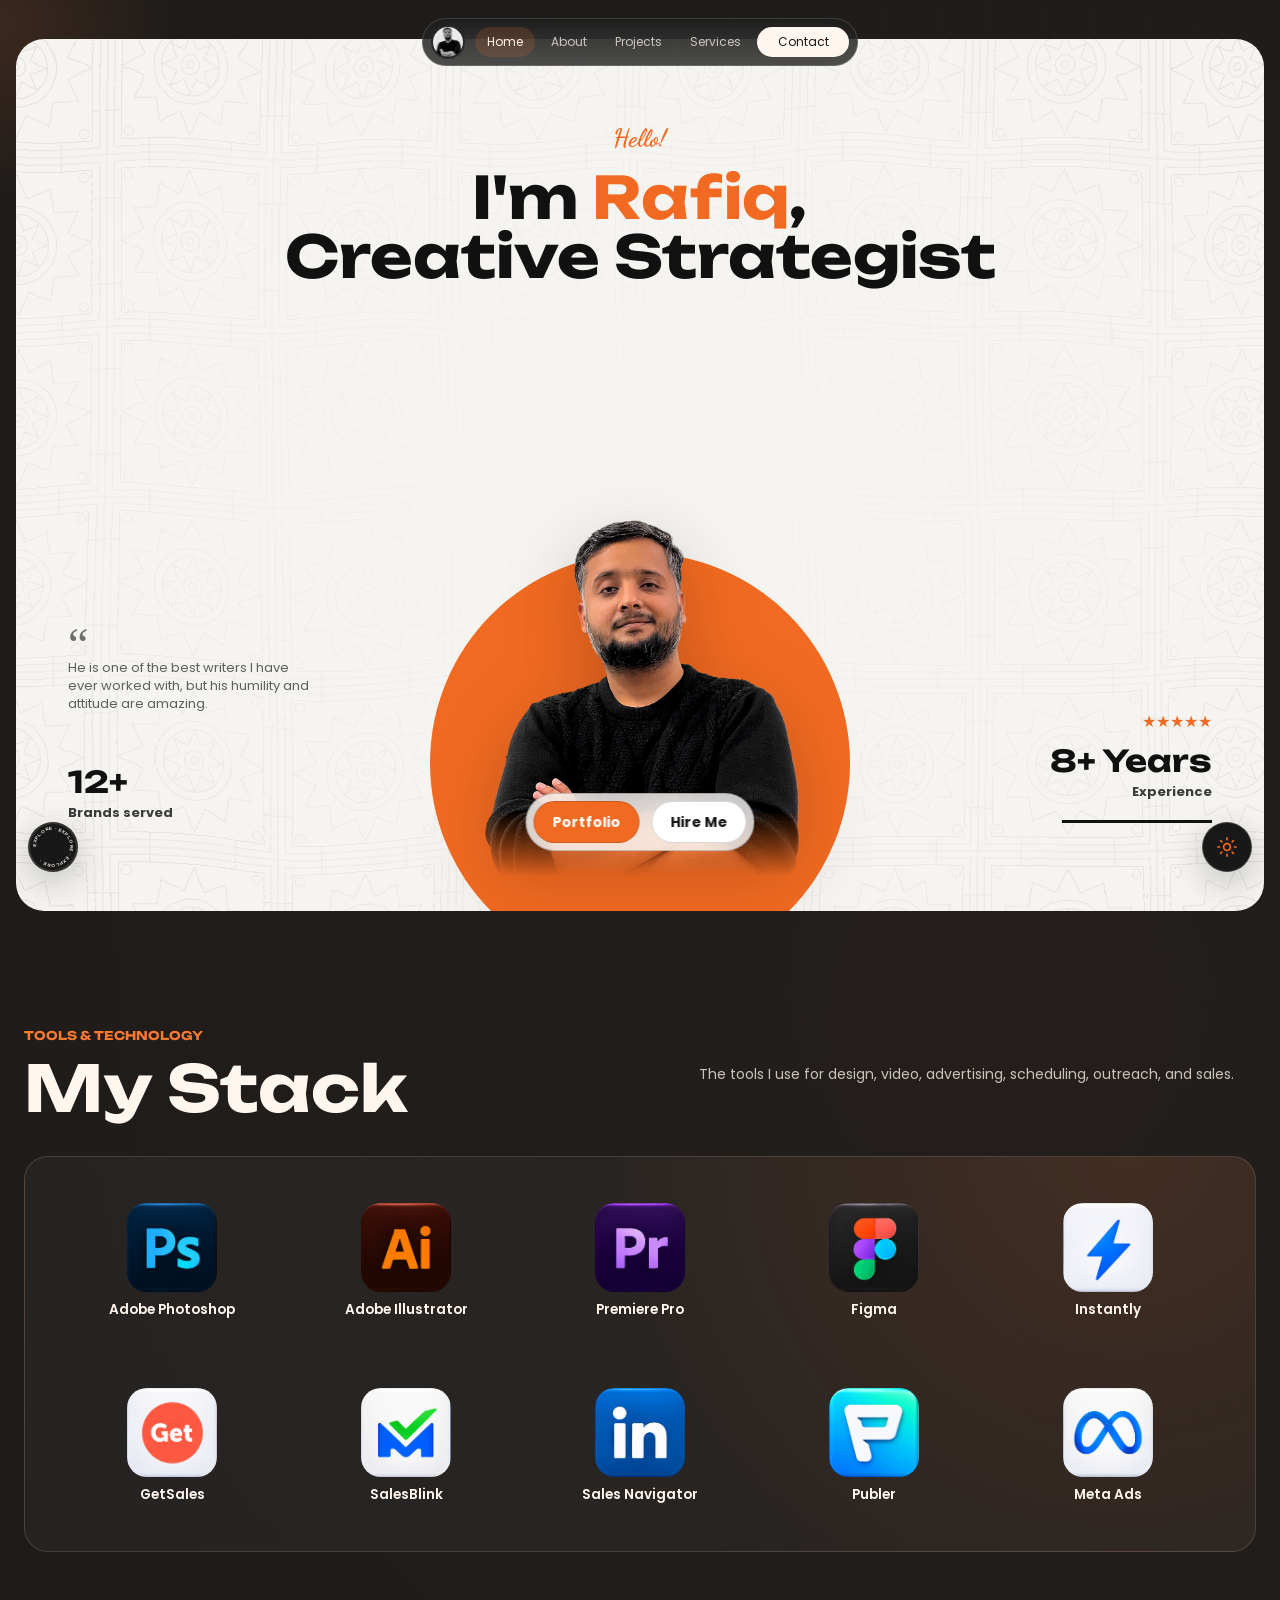
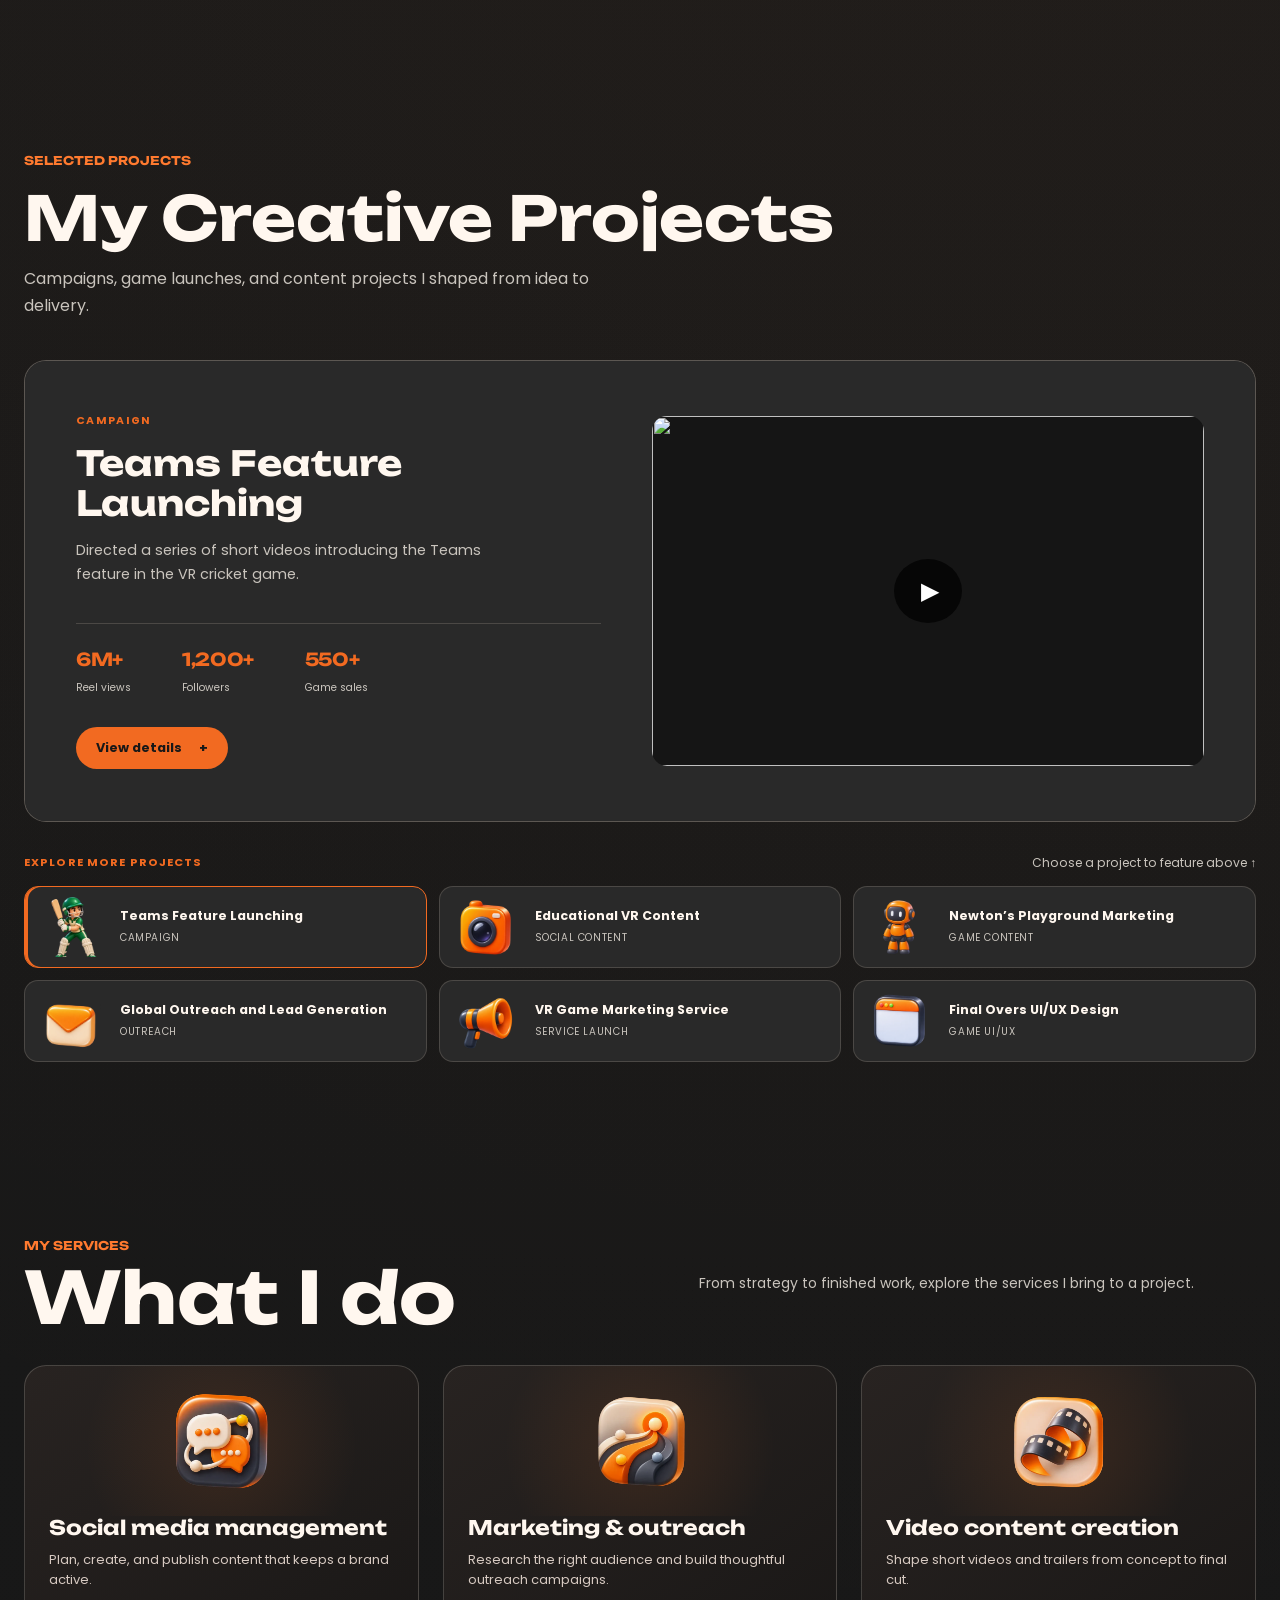
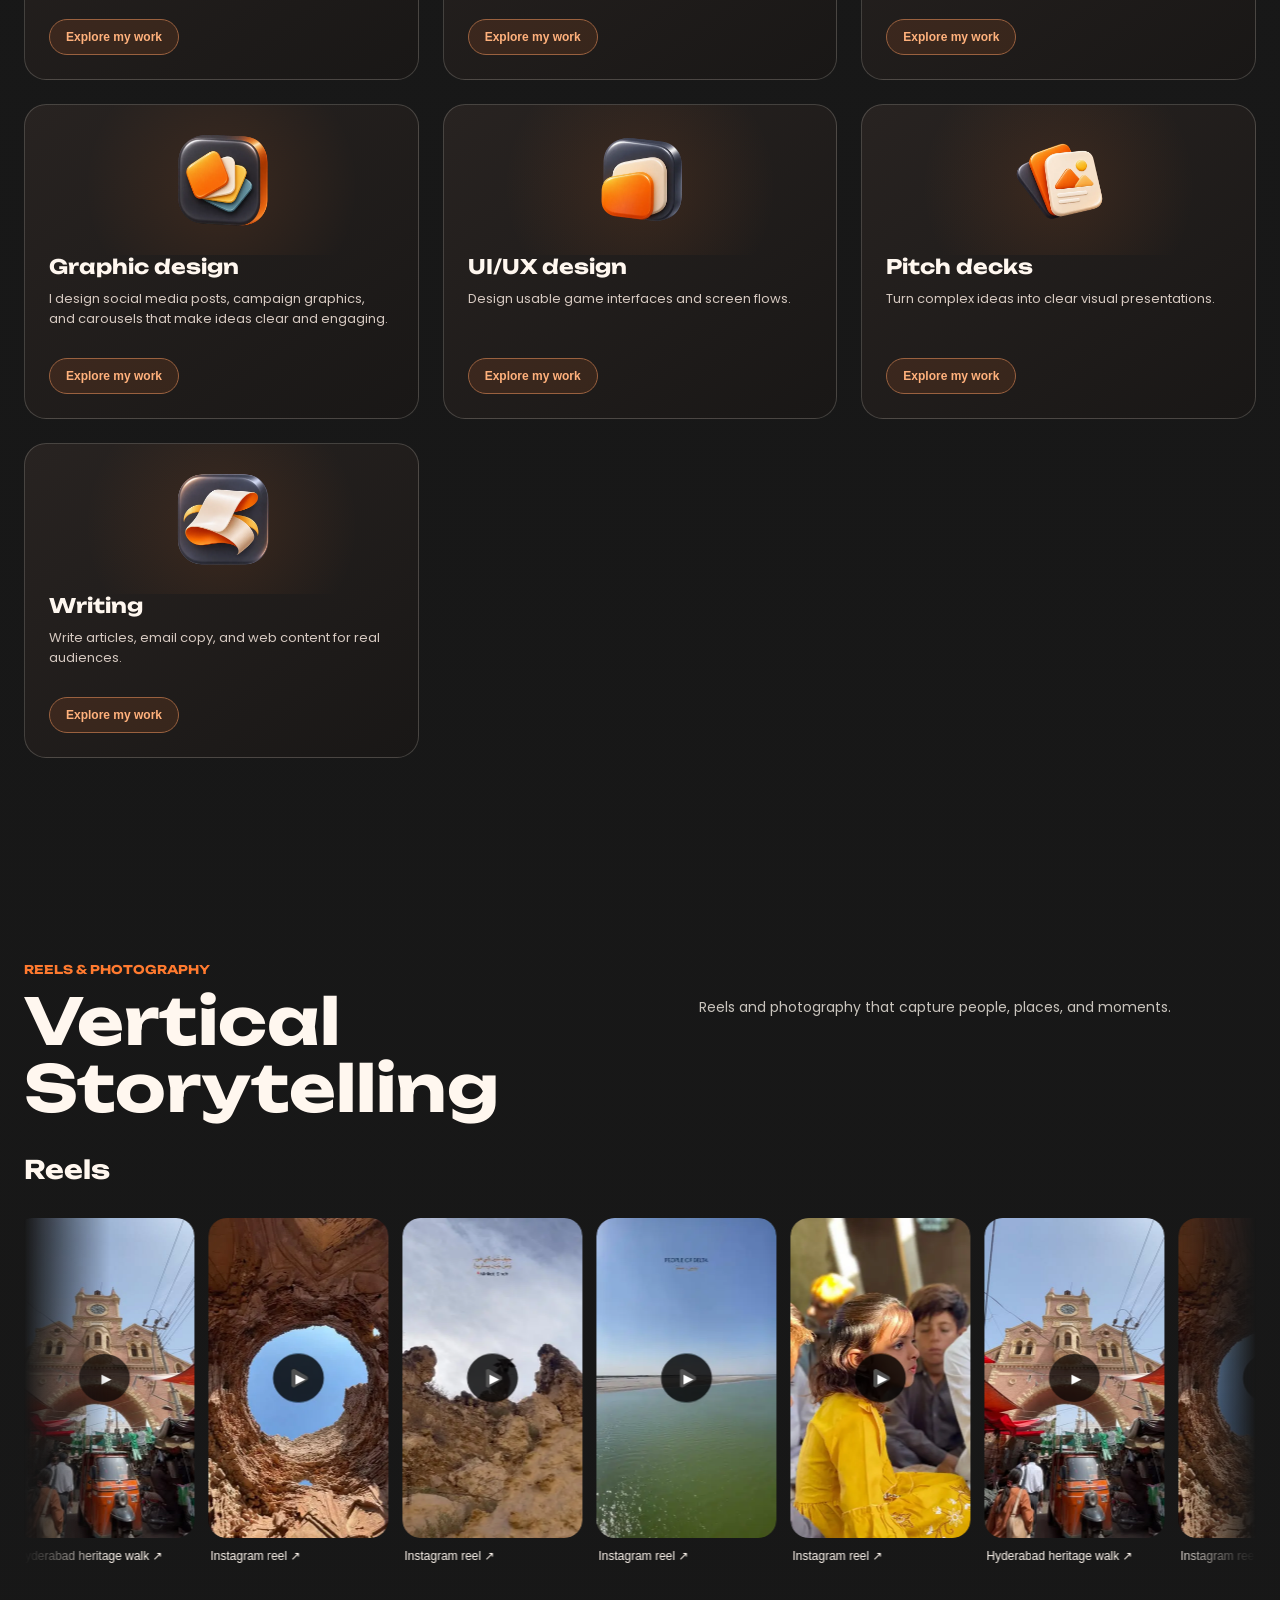
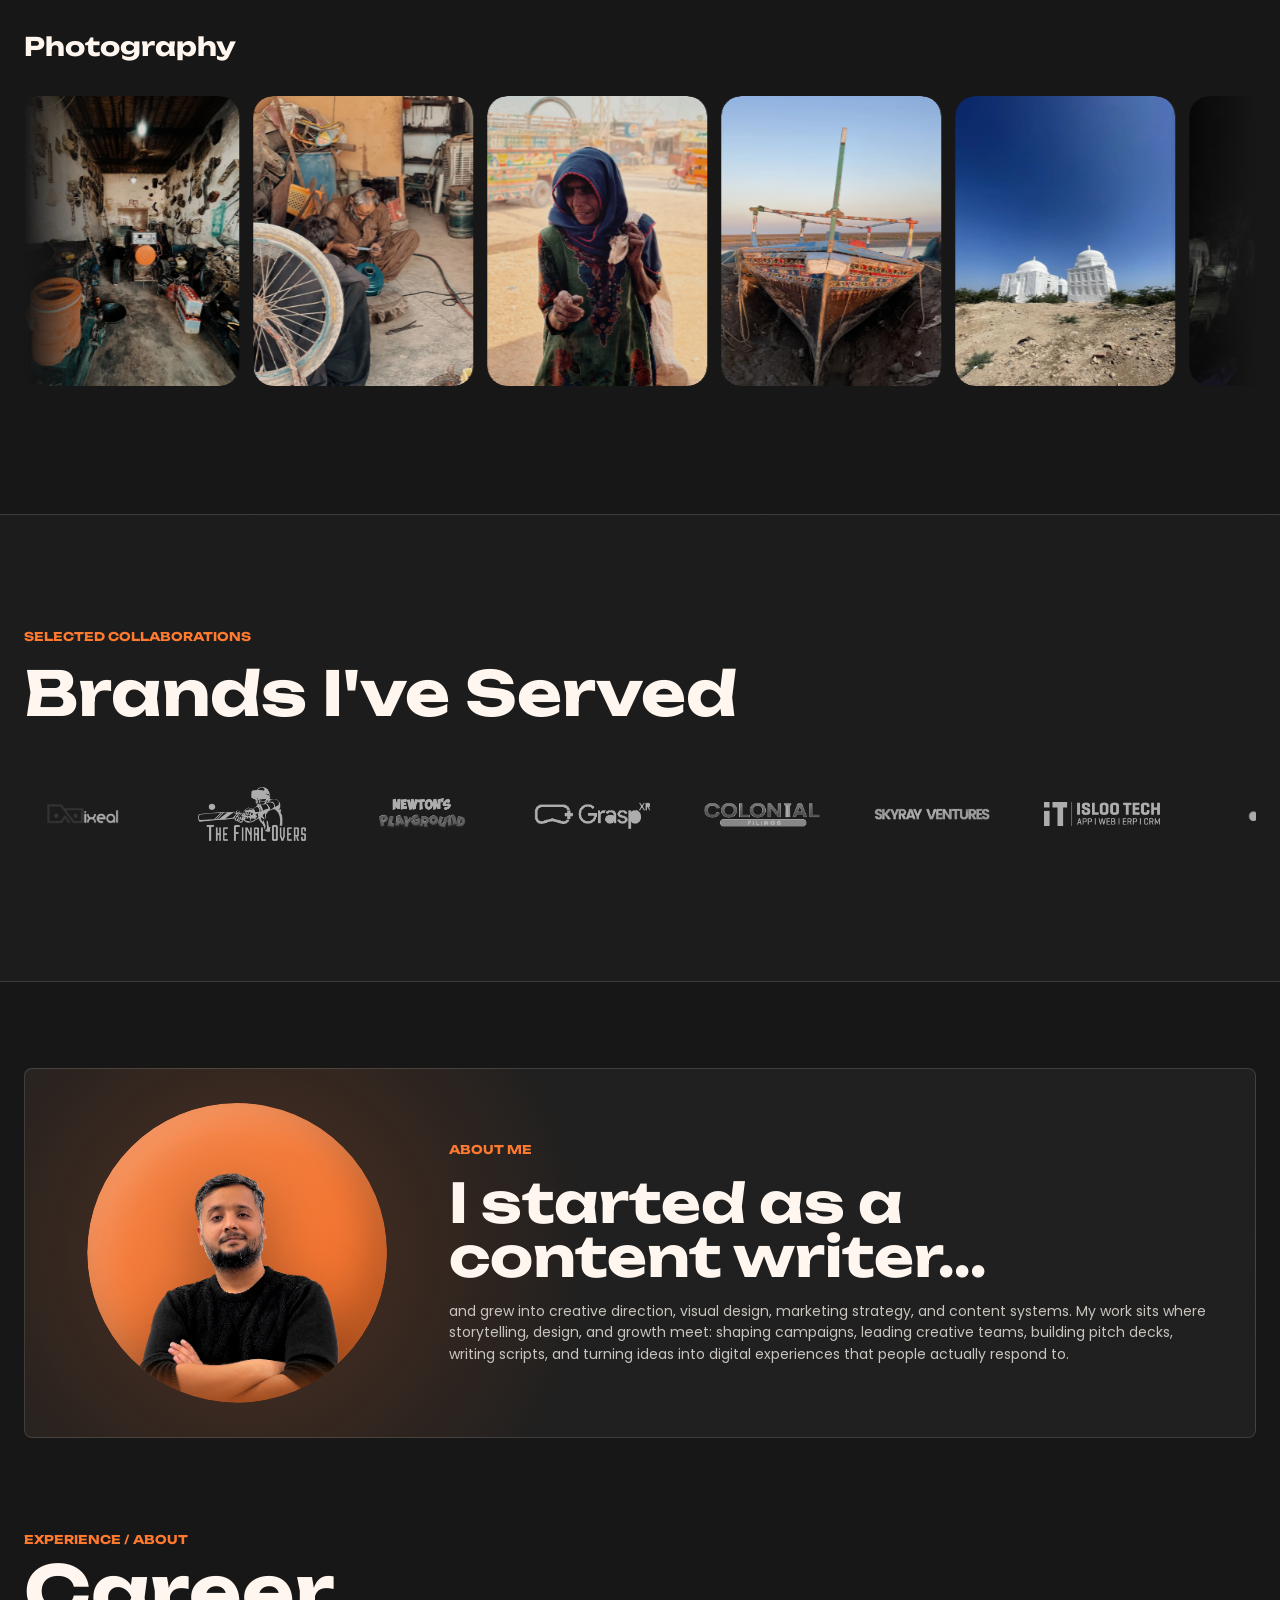
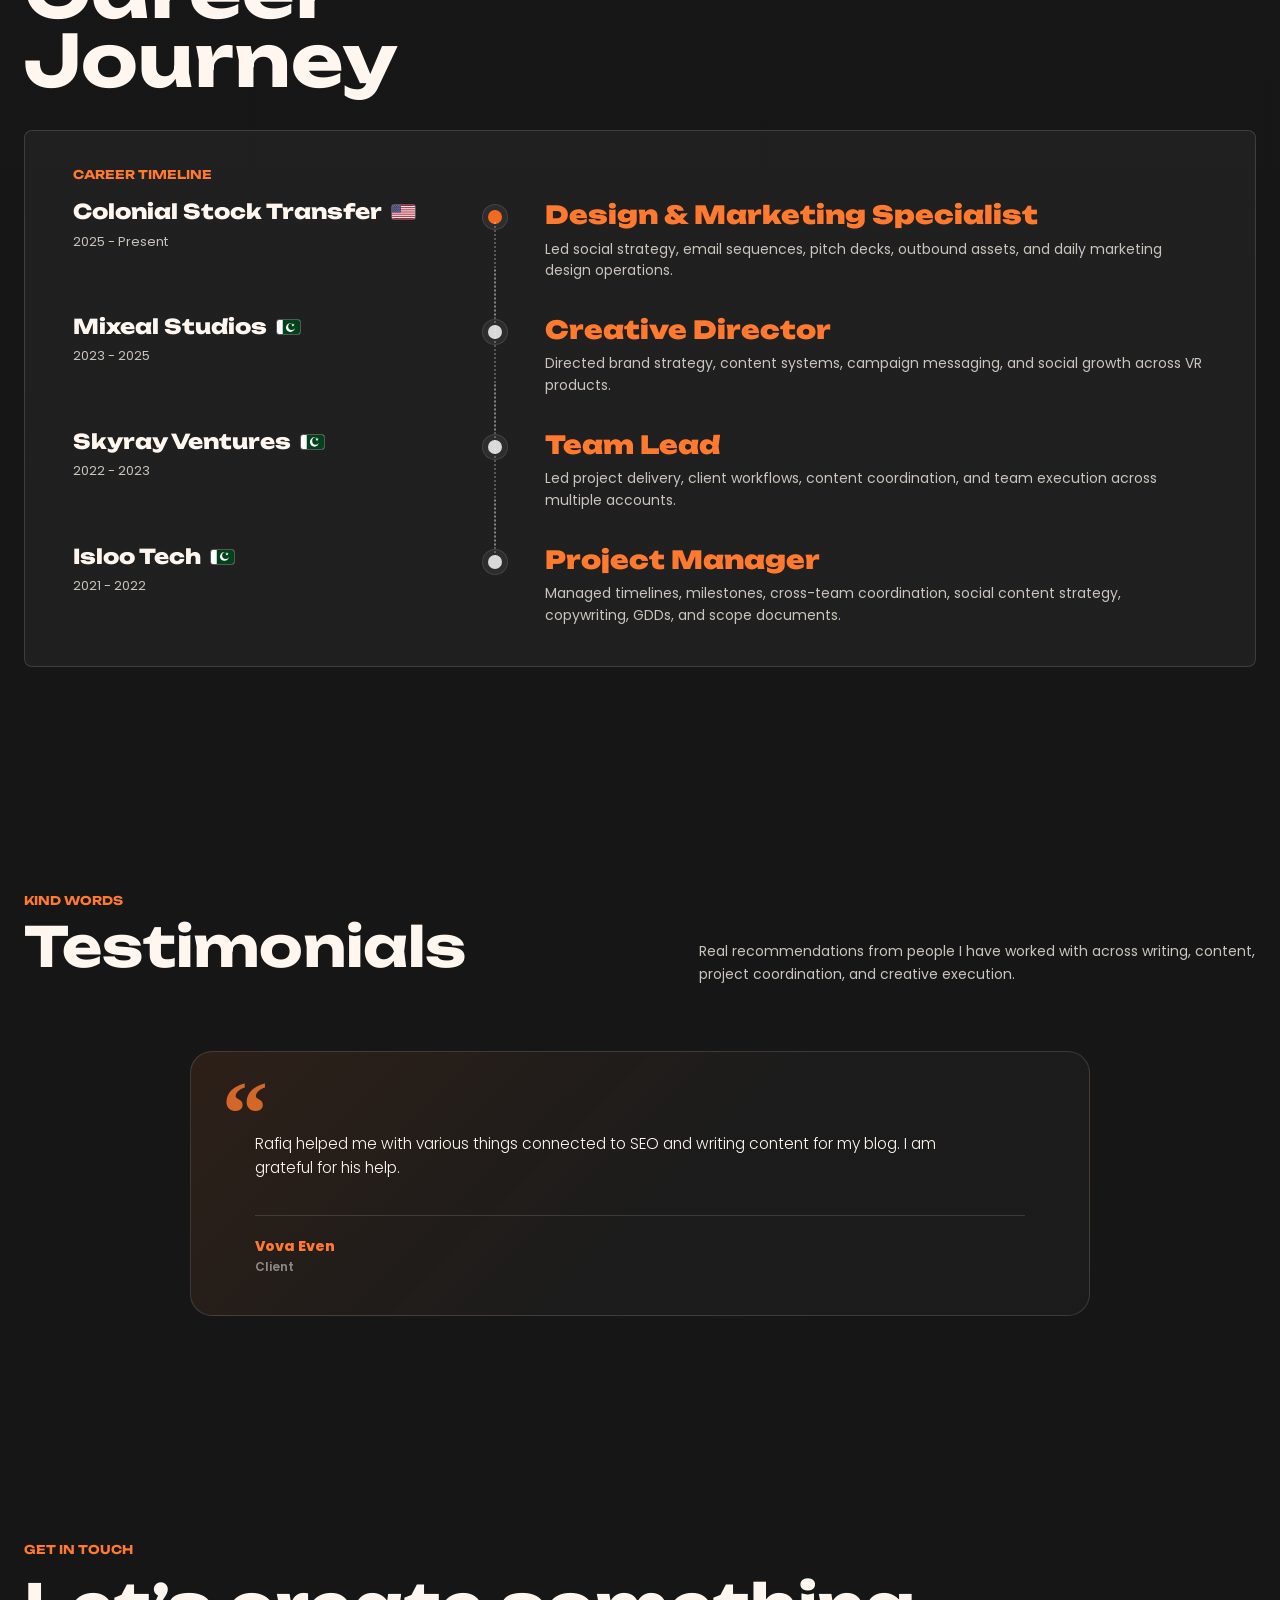
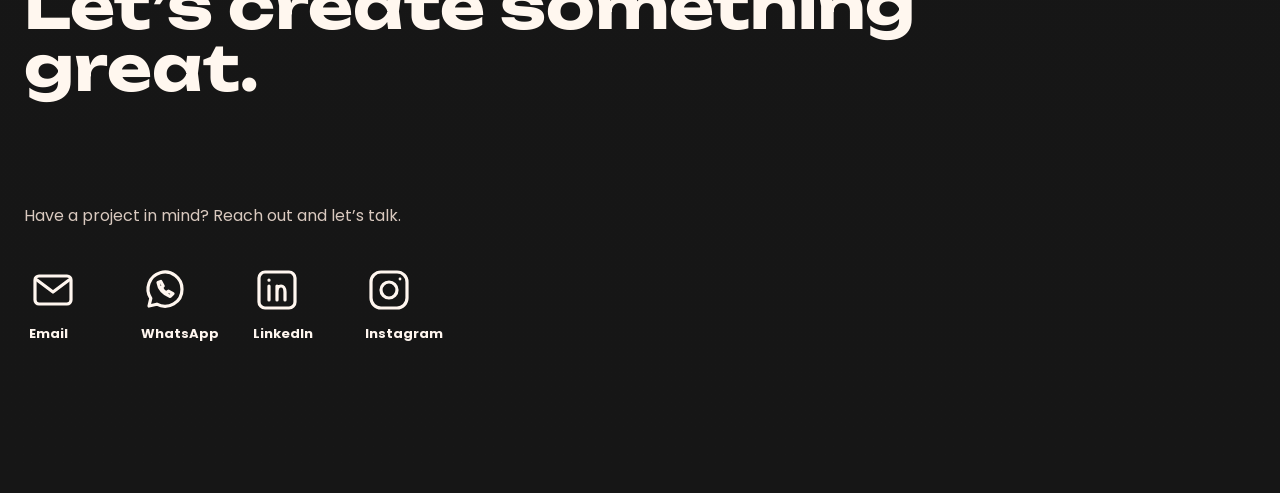
==== index.html @ 6b61ed1b "Refine service details and UI image" ====
<!DOCTYPE html>
<html lang="en">
  <head>
    <meta charset="UTF-8" />
    <meta name="viewport" content="width=device-width, initial-scale=1.0" />
    <title>Rafiq Azad - Creative Strategist & Creative Lead</title>
    <meta
      name="description"
      content="Portfolio of Rafiq Azad, a creative strategist and creative lead specializing in campaigns, content systems, visual direction, and brand growth."
    />
    <link rel="preconnect" href="https://fonts.googleapis.com" />
    <link rel="preconnect" href="https://fonts.gstatic.com" crossorigin />
    <link href="https://fonts.googleapis.com/css2?family=Dancing+Script:wght@700&family=Poppins:wght@200;300;400;600;700;800&family=Unbounded:wght@400;500;600;700;800&display=swap" rel="stylesheet" />
    <link rel="stylesheet" href="styles.css?v=20261031-flags-aligned" />
    <link rel="stylesheet" href="service-feature.css?v=20261113-v6" />
    <link rel="stylesheet" href="theme-navigation.css?v=20261105" />
    <script>try{if(localStorage.getItem("rafiq-theme")==="light")document.documentElement.dataset.theme="light"}catch(e){}</script>
  <link rel="stylesheet" href="creative-grid.css?v=20261113-v6" />
  <link rel="stylesheet" href="corner-controls.css?v=20261113-v5" />
  </head>
  <body>
    <svg class="ajrak-filters" aria-hidden="true" focusable="false" width="0" height="0">
      <filter id="ajrak-wave" x="-10%" y="-10%" width="120%" height="120%" color-interpolation-filters="sRGB">
        <feTurbulence type="fractalNoise" baseFrequency="0.006 0.002" numOctaves="1" seed="6" result="ripples" />
        <feOffset in="ripples" dx="0" dy="0" result="moving-ripples">
          <animate attributeName="dx" values="-120;120;-120" dur="9s" repeatCount="indefinite" />
        </feOffset>
        <feDisplacementMap in="SourceGraphic" in2="moving-ripples" scale="34" xChannelSelector="R" yChannelSelector="G" />
      </filter>
    </svg>
    <div class="noise" aria-hidden="true"></div>
    <div class="cursor-glow" aria-hidden="true"></div>

    <header class="site-header">
      <a class="brand-mark avatar-mark" href="#intro" aria-label="Rafiq Azad home">
        <img src="media/001-my-photo.webp" alt="" aria-hidden="true" />
      </a>
      <nav aria-label="Primary navigation">
        <a href="#intro">Home</a>
        <a href="#about">About</a>
        <a href="#projects">Projects</a>
        <a href="#work">Services</a>
        <a class="nav-contact" href="#contact">Contact</a>
      </nav>
      <span class="nav-progress" role="progressbar" aria-label="Page scroll progress" aria-valuemin="0" aria-valuemax="100" aria-valuenow="0"></span>
      <button class="theme-toggle" type="button" aria-label="Switch to light mode" title="Switch to light mode"><span aria-hidden="true">☀</span></button>
    </header>

    <main>
      <section class="hero" id="intro">
        <div class="hero-intro reveal">
          <p class="hello-badge">Hello!</p>
          <h1>
            I'm <span class="hero-name">Rafiq</span><span class="hero-punctuation">,</span><br />
            <span
              class="role-rotator"
              role="text"
              aria-label="Creative Strategist and Creative Lead"
            >
              <span class="role-track" aria-hidden="true">
                <span>Creative Strategist</span>
                <span>Creative Lead</span>
                <span>Creative Strategist</span>
              </span>
            </span>
          </h1>
        </div>

        <aside class="hero-testimonial reveal" aria-live="polite">
          <span class="quote-mark">“</span>
          <p id="hero-testimonial-text">Rafiq helped me with SEO and writing content for my blog. I am grateful for his help.</p>
          <div class="hero-metric">
            <strong>12+</strong>
            <span>Brands served</span>
          </div>
        </aside>

        <div class="hero-stage reveal">
          <div class="orange-sun" aria-hidden="true"></div>
          <img src="media/002-rafeeq-hero-cutout-color-fade.webp" alt="Portrait of Rafiq Azad" />
          <div class="hero-actions hero-actions-floating">
            <a class="button primary" href="#projects">Portfolio</a>
            <a class="button ghost" href="#contact">Hire Me</a>
          </div>
        </div>

        <aside class="hero-proof reveal">
          <div class="stars" aria-label="Five star rating">★★★★★</div>
          <strong>8+ Years</strong>
          <span>Experience</span>
        </aside>

        <a class="hero-bottom-pill" href="#tools" aria-label="Scroll to tools section"></a>
      </section>

      <section class="tools-section" id="tools" aria-labelledby="tools-title">
        <div class="section-heading reveal">
          <p class="eyebrow">Tools &amp; technology</p>
          <h2 id="tools-title">My Stack</h2>
          <p class="section-description">The tools I use for design, video, advertising, scheduling, outreach, and sales.</p>
        </div>
        <div class="tools-groups">
          <div class="tools-group reveal">
            <ul class="tools-grid">
              <li class="tool-card"><button class="tool-button" type="button" aria-describedby="tool-tip-1" aria-expanded="false"><span class="tool-icon" aria-hidden="true"><img loading="lazy" decoding="async" src="media/tool-icons/photoshop.svg" alt="" /></span><span class="tool-name">Adobe Photoshop</span></button><span class="tool-tip" id="tool-tip-1" role="tooltip">Photo editing and visual design.</span></li>
              <li class="tool-card"><button class="tool-button" type="button" aria-describedby="tool-tip-2" aria-expanded="false"><span class="tool-icon" aria-hidden="true"><img loading="lazy" decoding="async" src="media/tool-icons/illustrator.svg" alt="" /></span><span class="tool-name">Adobe Illustrator</span></button><span class="tool-tip" id="tool-tip-2" role="tooltip">Vector graphics and illustration.</span></li>
              <li class="tool-card"><button class="tool-button" type="button" aria-describedby="tool-tip-3" aria-expanded="false"><span class="tool-icon" aria-hidden="true"><img loading="lazy" decoding="async" src="media/tool-icons/premiere.svg" alt="" /></span><span class="tool-name">Premiere Pro</span></button><span class="tool-tip" id="tool-tip-3" role="tooltip">Editing videos and Reels.</span></li>
              <li class="tool-card"><button class="tool-button" type="button" aria-describedby="tool-tip-4" aria-expanded="false"><span class="tool-icon" aria-hidden="true"><img loading="lazy" decoding="async" src="media/tool-icons/figma.png" alt="" /></span><span class="tool-name">Figma</span></button><span class="tool-tip" id="tool-tip-4" role="tooltip">UI/UX design and wireframes.</span></li>
              <li class="tool-card"><button class="tool-button" type="button" aria-describedby="tool-tip-5" aria-expanded="false"><span class="tool-icon" aria-hidden="true"><img loading="lazy" decoding="async" src="media/tool-icons/instantly.png" alt="" /></span><span class="tool-name">Instantly</span></button><span class="tool-tip" id="tool-tip-5" role="tooltip">Cold email outreach.</span></li>
              <li class="tool-card"><button class="tool-button" type="button" aria-describedby="tool-tip-6" aria-expanded="false"><span class="tool-icon" aria-hidden="true"><img loading="lazy" decoding="async" src="media/tool-icons/getsales.png" alt="" /></span><span class="tool-name">GetSales</span></button><span class="tool-tip" id="tool-tip-6" role="tooltip">Outreach and lead generation.</span></li>
              <li class="tool-card"><button class="tool-button" type="button" aria-describedby="tool-tip-7" aria-expanded="false"><span class="tool-icon" aria-hidden="true"><img loading="lazy" decoding="async" src="media/tool-icons/salesblink.png" alt="" /></span><span class="tool-name">SalesBlink</span></button><span class="tool-tip" id="tool-tip-7" role="tooltip">Email outreach and sequences.</span></li>
              <li class="tool-card"><button class="tool-button" type="button" aria-describedby="tool-tip-8" aria-expanded="false"><span class="tool-icon" aria-hidden="true"><img loading="lazy" decoding="async" src="media/tool-icons/linkedin.png" alt="" /></span><span class="tool-name">Sales Navigator</span></button><span class="tool-tip" id="tool-tip-8" role="tooltip">Researching and finding prospects.</span></li>
              <li class="tool-card"><button class="tool-button" type="button" aria-describedby="tool-tip-9" aria-expanded="false"><span class="tool-icon" aria-hidden="true"><span class="stack-letter">P</span></span><span class="tool-name">Publer</span></button><span class="tool-tip" id="tool-tip-9" role="tooltip">Scheduling social media posts.</span></li>
              <li class="tool-card"><button class="tool-button" type="button" aria-describedby="tool-tip-10" aria-expanded="false"><span class="tool-icon" aria-hidden="true"><span class="stack-meta">∞</span></span><span class="tool-name">Meta Ads</span></button><span class="tool-tip" id="tool-tip-10" role="tooltip">Managing social media advertising.</span></li>
            </ul>
          </div>
        </div>
      </section>

<section class="creative-project-grid" id="projects" aria-labelledby="led-projects-title">
<div class="creative-project-heading"><p class="eyebrow">SELECTED PROJECTS</p><h2 id="led-projects-title">My Creative Projects</h2><p>Campaigns, game launches, and content projects I shaped from idea to delivery.</p></div>
<div class="creative-project-cards"><a class="project-grid-card" href="project-final-overs.html" aria-label="View Final Overs: Teams Feature Launch">
      <div class="project-grid-art"><img src="media/project-avatars/v3-final-overs.webp" alt="" loading="lazy"></div>
      <div class="project-grid-copy"><p class="project-grid-tag">CAMPAIGN</p><h3>Final Overs: Teams Feature Launch</h3><p class="project-grid-description">Launched the Teams feature for the VR cricket game.</p><span class="project-grid-action">Explore project <span aria-hidden="true">↗</span></span></div></a><a class="project-grid-card" href="project-mixeal.html" aria-label="View Mixeal: VR Education Content">
      <div class="project-grid-art"><img src="media/project-avatars/v3-mixeal.webp" alt="" loading="lazy"></div>
      <div class="project-grid-copy"><p class="project-grid-tag">SOCIAL CONTENT</p><h3>Mixeal: VR Education Content</h3><p class="project-grid-description">Social videos that made VR easier to understand.</p><span class="project-grid-action">Explore project <span aria-hidden="true">↗</span></span></div></a><a class="project-grid-card" href="project-newtons-playground.html" aria-label="View Newton’s Playground: Videos &amp; Trailer">
      <div class="project-grid-art"><img src="media/project-avatars/v3-newtons.webp" alt="" loading="lazy"></div>
      <div class="project-grid-copy"><p class="project-grid-tag">GAME CONTENT</p><h3>Newton’s Playground: Videos &amp; Trailer</h3><p class="project-grid-description">Created trailers and social videos for the sandbox game.</p><span class="project-grid-action">Explore project <span aria-hidden="true">↗</span></span></div></a><a class="project-grid-card" href="project-colonial.html" aria-label="View Colonial Stock Transfer: Global Outreach">
      <div class="project-grid-art"><img src="media/project-avatars/v3-outreach.webp" alt="" loading="lazy"></div>
      <div class="project-grid-copy"><p class="project-grid-tag">OUTREACH</p><h3>Colonial Stock Transfer: Global Outreach</h3><p class="project-grid-description">Global CFO, controller, and IR prospecting with Instantly and GetSales.</p><span class="project-grid-action">Explore project <span aria-hidden="true">↗</span></span></div></a><a class="project-grid-card" href="project-vr-marketing.html" aria-label="View VR Game Marketing: Service Launch">
      <div class="project-grid-art"><img src="media/project-avatars/v3-vr-marketing.webp" alt="" loading="lazy"></div>
      <div class="project-grid-copy"><p class="project-grid-tag">SERVICE LAUNCH</p><h3>VR Game Marketing: Service Launch</h3><p class="project-grid-description">Led the rollout of a VR game marketing service.</p><span class="project-grid-action">Explore project <span aria-hidden="true">↗</span></span></div></a><a class="project-grid-card" href="ui-ux.html" aria-label="View Final Overs: Cricket Game UI/UX">
      <div class="project-grid-art"><img src="media/project-avatars/v3-cricket-ui.webp" alt="" loading="lazy"></div>
      <div class="project-grid-copy"><p class="project-grid-tag">GAME UI/UX</p><h3>Final Overs: Cricket Game UI/UX</h3><p class="project-grid-description">Designed game screens and interface flows.</p><span class="project-grid-action">Explore project <span aria-hidden="true">↗</span></span></div></a></div></section>
<section class="service-offers" id="work" aria-labelledby="service-offers-title"><div class="section-heading"><p class="eyebrow">MY SERVICES</p><h2 id="service-offers-title">What I do</h2><p class="section-description">From strategy to finished work, explore the services I bring to a project.</p></div><div class="service-offer-grid"><article class="service-offer-card"><div class="service-offer-art" aria-hidden="true"><img class="service-offer-rest" src="media/service-visuals/social-media.webp" alt="" loading="lazy" decoding="async" /><img class="service-offer-hover" src="media/service-visuals/social-media-hover.webp" alt="" loading="lazy" decoding="async" /></div><div class="service-offer-copy"><h3>Social media management</h3><p>Plan, create, and publish content that keeps a brand active.</p><button type="button" data-service-id="social-media" aria-label="Explore my Social media management work">Explore my work</button></div></article><article class="service-offer-card"><div class="service-offer-art" aria-hidden="true"><img class="service-offer-rest" src="media/service-visuals/marketing.webp" alt="" loading="lazy" decoding="async" /><img class="service-offer-hover" src="media/service-visuals/marketing-hover.webp" alt="" loading="lazy" decoding="async" /></div><div class="service-offer-copy"><h3>Marketing & outreach</h3><p>Research the right audience and build thoughtful outreach campaigns.</p><button type="button" data-service-id="marketing" aria-label="Explore my Marketing & outreach work">Explore my work</button></div></article><article class="service-offer-card"><div class="service-offer-art" aria-hidden="true"><img class="service-offer-rest" src="media/service-visuals/content-creation.webp" alt="" loading="lazy" decoding="async" /><img class="service-offer-hover" src="media/service-visuals/content-creation-hover.webp" alt="" loading="lazy" decoding="async" /></div><div class="service-offer-copy"><h3>Video content creation</h3><p>Shape short videos and trailers from concept to final cut.</p><button type="button" data-service-id="content-creation" aria-label="Explore my Video content creation work">Explore my work</button></div></article><article class="service-offer-card"><div class="service-offer-art" aria-hidden="true"><img class="service-offer-rest" src="media/service-visuals/social.webp" alt="" loading="lazy" decoding="async" /><img class="service-offer-hover" src="media/service-visuals/social-hover.webp" alt="" loading="lazy" decoding="async" /></div><div class="service-offer-copy"><h3>Graphic design</h3><p>I design social media posts, campaign graphics, and carousels that make ideas clear and engaging.</p><button type="button" data-service-id="social" aria-label="Explore my Graphic design work">Explore my work</button></div></article><article class="service-offer-card"><div class="service-offer-art" aria-hidden="true"><img class="service-offer-rest" src="media/service-visuals/uiux.webp" alt="" loading="lazy" decoding="async" /><img class="service-offer-hover" src="media/service-visuals/uiux-hover.webp" alt="" loading="lazy" decoding="async" /></div><div class="service-offer-copy"><h3>UI/UX design</h3><p>Design usable game interfaces and screen flows.</p><button type="button" data-service-id="uiux" aria-label="Explore my UI/UX design work">Explore my work</button></div></article><article class="service-offer-card"><div class="service-offer-art" aria-hidden="true"><img class="service-offer-rest" src="media/service-visuals/decks.webp" alt="" loading="lazy" decoding="async" /><img class="service-offer-hover" src="media/service-visuals/decks-hover.webp" alt="" loading="lazy" decoding="async" /></div><div class="service-offer-copy"><h3>Pitch decks</h3><p>Turn complex ideas into clear visual presentations.</p><button type="button" data-service-id="decks" aria-label="Explore my Pitch decks work">Explore my work</button></div></article><article class="service-offer-card"><div class="service-offer-art" aria-hidden="true"><img class="service-offer-rest" src="media/service-visuals/writing.webp" alt="" loading="lazy" decoding="async" /><img class="service-offer-hover" src="media/service-visuals/writing-hover.webp" alt="" loading="lazy" decoding="async" /></div><div class="service-offer-copy"><h3>Writing</h3><p>Write articles, email copy, and web content for real audiences.</p><button type="button" data-service-id="writing" aria-label="Explore my Writing work">Explore my work</button></div></article></div></section><div class="service-content-vault" hidden>
<section class="service-feature" id="social-media" aria-labelledby="social-media-title"><div class="service-feature-copy"><p class="eyebrow">SOCIAL MEDIA</p><h2 id="social-media-title">Social Media Management</h2><p>Social content, planning, and publishing for brands across different platforms.</p><div class="service-feature-tags" aria-label="Areas of work"><span>Content planning</span><span>Social posts</span><span>LinkedIn</span><span>Scheduling</span></div><div class="service-impact"><p class="impact-label">IMPACT</p><div class="impact-pills"><div class="impact-pill"><strong>100K+</strong><span>content impressions</span></div><div class="impact-pill"><strong>2K+</strong><span>LinkedIn followers gained</span></div></div></div></div><div class="service-marquee" data-marquee aria-label="Social Media Management examples"><div class="marquee-viewport"><div class="marquee-track"><div class="marquee-group"><button class="marquee-card" type="button" data-kind="image" data-media="media/022-cloudraise-cp-edited.webp" data-caption="Social post · CloudRaise"   aria-label="Open Social post · CloudRaise"><span class="marquee-media"><img src="media/022-cloudraise-cp-edited.webp" alt="" loading="lazy" decoding="async" /></span><span class="marquee-caption">Social post · CloudRaise</span></button><button class="marquee-card" type="button" data-kind="image" data-media="media/040-virtual-reality-med-vr-must.webp" data-caption="Social post · Mixeal"   aria-label="Open Social post · Mixeal"><span class="marquee-media"><img src="media/040-virtual-reality-med-vr-must.webp" alt="" loading="lazy" decoding="async" /></span><span class="marquee-caption">Social post · Mixeal</span></button><button class="marquee-card" type="button" data-kind="image" data-media="media/046-joe-root.webp" data-caption="Social post · Final Overs"   aria-label="Open Social post · Final Overs"><span class="marquee-media"><img src="media/046-joe-root.webp" alt="" loading="lazy" decoding="async" /></span><span class="marquee-caption">Social post · Final Overs</span></button><button class="marquee-card" type="button" data-kind="image" data-media="media/023-cap-table-management-cp.webp" data-caption="Social post · Colonial"   aria-label="Open Social post · Colonial"><span class="marquee-media"><img src="media/023-cap-table-management-cp.webp" alt="" loading="lazy" decoding="async" /></span><span class="marquee-caption">Social post · Colonial</span></button></div><div class="marquee-group" aria-hidden="true"><button class="marquee-card" type="button" data-kind="image" data-media="media/022-cloudraise-cp-edited.webp" data-caption="Social post · CloudRaise"  tabindex="-1" aria-label="Open Social post · CloudRaise"><span class="marquee-media"><img src="media/022-cloudraise-cp-edited.webp" alt="" loading="lazy" decoding="async" /></span><span class="marquee-caption">Social post · CloudRaise</span></button><button class="marquee-card" type="button" data-kind="image" data-media="media/040-virtual-reality-med-vr-must.webp" data-caption="Social post · Mixeal"  tabindex="-1" aria-label="Open Social post · Mixeal"><span class="marquee-media"><img src="media/040-virtual-reality-med-vr-must.webp" alt="" loading="lazy" decoding="async" /></span><span class="marquee-caption">Social post · Mixeal</span></button><button class="marquee-card" type="button" data-kind="image" data-media="media/046-joe-root.webp" data-caption="Social post · Final Overs"  tabindex="-1" aria-label="Open Social post · Final Overs"><span class="marquee-media"><img src="media/046-joe-root.webp" alt="" loading="lazy" decoding="async" /></span><span class="marquee-caption">Social post · Final Overs</span></button><button class="marquee-card" type="button" data-kind="image" data-media="media/023-cap-table-management-cp.webp" data-caption="Social post · Colonial"  tabindex="-1" aria-label="Open Social post · Colonial"><span class="marquee-media"><img src="media/023-cap-table-management-cp.webp" alt="" loading="lazy" decoding="async" /></span><span class="marquee-caption">Social post · Colonial</span></button></div></div></div></div></section>
<section class="service-feature service-feature-reverse" id="marketing" aria-labelledby="marketing-title"><div class="service-feature-copy"><p class="eyebrow">MARKETING</p><h2 id="marketing-title">Marketing & Outreach</h2><p>Prospect research, email outreach, and campaign work to reach the right people.</p><div class="service-feature-tags" aria-label="Areas of work"><span>Lead generation</span><span>Email outreach</span><span>Research</span><span>Campaigns</span></div><div class="service-impact"><p class="impact-label">IMPACT</p><div class="impact-pills"><div class="impact-pill"><strong>53%</strong><span>overall email open rate</span></div><div class="impact-pill"><strong>41%</strong><span>overall email reply rate</span></div><div class="impact-pill"><strong>200K+</strong><span>targeted leads</span></div></div></div></div><div class="service-marquee" data-marquee aria-label="Marketing & Outreach examples"><div class="marquee-viewport"><div class="marquee-track"><div class="marquee-group"><button class="marquee-card" type="button" data-kind="image" data-media="media/155-colonial-email-message-preview-v2.webp" data-caption="Email campaign · Colonial"   aria-label="Open Email campaign · Colonial"><span class="marquee-media"><img src="media/155-colonial-email-message-preview-v2.webp" alt="" loading="lazy" decoding="async" /></span><span class="marquee-caption">Email campaign · Colonial</span></button><button class="marquee-card" type="button" data-kind="image" data-media="media/156-colonial-email-analytics-v2.webp" data-caption="Email performance · Colonial"   aria-label="Open Email performance · Colonial"><span class="marquee-media"><img src="media/156-colonial-email-analytics-v2.webp" alt="" loading="lazy" decoding="async" /></span><span class="marquee-caption">Email performance · Colonial</span></button></div><div class="marquee-group" aria-hidden="true"><button class="marquee-card" type="button" data-kind="image" data-media="media/155-colonial-email-message-preview-v2.webp" data-caption="Email campaign · Colonial"  tabindex="-1" aria-label="Open Email campaign · Colonial"><span class="marquee-media"><img src="media/155-colonial-email-message-preview-v2.webp" alt="" loading="lazy" decoding="async" /></span><span class="marquee-caption">Email campaign · Colonial</span></button><button class="marquee-card" type="button" data-kind="image" data-media="media/156-colonial-email-analytics-v2.webp" data-caption="Email performance · Colonial"  tabindex="-1" aria-label="Open Email performance · Colonial"><span class="marquee-media"><img src="media/156-colonial-email-analytics-v2.webp" alt="" loading="lazy" decoding="async" /></span><span class="marquee-caption">Email performance · Colonial</span></button></div></div></div></div></section>
<section class="service-feature" id="content-creation" aria-labelledby="content-creation-title"><div class="service-feature-copy"><p class="eyebrow">CONTENT CREATION</p><h2 id="content-creation-title">Video Content Creation</h2><p>Ideas, scripts, and videos for social media, games, and brands.</p><div class="service-feature-tags" aria-label="Areas of work"><span>Ideas</span><span>Scriptwriting</span><span>Social content</span><span>Creative direction</span></div><div class="service-impact"><p class="impact-label">IMPACT</p><div class="impact-pills"><div class="impact-pill"><strong>6.23M+</strong><span>video views</span></div><div class="impact-pill"><strong>12K+</strong><span>likes &amp; comments</span></div><div class="impact-pill"><strong>1,200+</strong><span>followers</span></div></div></div></div><div class="service-marquee" data-marquee aria-label="Content Creation examples"><div class="marquee-viewport"><div class="marquee-track"><div class="marquee-group"><button class="marquee-card marquee-video" type="button" data-kind="video" data-media="media/201-mixeal-reel-meta-quest-2.mp4" data-preview="media/reel-previews-smooth/201.mp4" data-animated="media/reel-animated-smooth/201.webp" data-caption="Meta Quest 2: VR Headset" data-poster="media/reel-posters/201.webp"  aria-label="Open Meta Quest 2: VR Headset"><span class="marquee-media"><video muted loop playsinline preload="none" poster="media/reel-posters/201.webp" aria-hidden="true"></video></span><span class="marquee-caption">Meta Quest 2: VR Headset</span></button><button class="marquee-card marquee-video" type="button" data-kind="video" data-media="media/211-finalovers-reel-afridi.mp4" data-preview="media/reel-previews-smooth/211.mp4" data-animated="media/reel-animated-smooth/211.webp" data-caption="Facing Shaheen Afridi" data-poster="media/214-finalovers-thumb-afridi.webp"  aria-label="Open Facing Shaheen Afridi"><span class="marquee-media"><video muted loop playsinline preload="none" poster="media/214-finalovers-thumb-afridi.webp" aria-hidden="true"></video></span><span class="marquee-caption">Facing Shaheen Afridi</span></button><button class="marquee-card marquee-video" type="button" data-kind="video" data-media="media/217-newtons-reel-weapons.mp4" data-preview="media/reel-previews-smooth/217.mp4" data-animated="media/reel-animated-smooth/217.webp" data-caption="Newton’s Playground · Weapons" data-poster="media/220-newtons-thumb-weapons.webp"  aria-label="Open Newton’s Playground · Weapons"><span class="marquee-media"><video muted loop playsinline preload="none" poster="media/220-newtons-thumb-weapons.webp" aria-hidden="true"></video></span><span class="marquee-caption">Newton’s Playground · Weapons</span></button><button class="marquee-card marquee-video" type="button" data-kind="external" data-url="https://www.instagram.com/readsbyrafiq/reel/DcVdwLmAIKW/" data-caption="Tower Market · Hyderabad heritage walk" aria-label="Play Tower Market heritage walk"><span class="marquee-media"><img src="media/223-hyderabad-heritage-reel.jpg" alt="" loading="lazy" decoding="async" /></span><span class="marquee-caption">Tower Market · Hyderabad heritage walk</span></button><button class="marquee-card marquee-video" type="button" data-kind="video" data-media="media/202-mixeal-reel-meta-quest-3.mp4" data-preview="media/reel-previews-smooth/202.mp4" data-animated="media/reel-animated-smooth/202.webp" data-caption="Inside Mixeal with Meta Quest 3" data-poster="media/reel-posters/202.webp"  aria-label="Open Inside Mixeal with Meta Quest 3"><span class="marquee-media"><video muted loop playsinline preload="none" poster="media/reel-posters/202.webp" aria-hidden="true"></video></span><span class="marquee-caption">Inside Mixeal with Meta Quest 3</span></button><button class="marquee-card marquee-video" type="button" data-kind="video" data-media="media/212-finalovers-reel-wood.mp4" data-preview="media/reel-previews-smooth/212.mp4" data-animated="media/reel-animated-smooth/212.webp" data-caption="Facing Mark Wood" data-poster="media/215-finalovers-thumb-wood.webp"  aria-label="Open Facing Mark Wood"><span class="marquee-media"><video muted loop playsinline preload="none" poster="media/215-finalovers-thumb-wood.webp" aria-hidden="true"></video></span><span class="marquee-caption">Facing Mark Wood</span></button><button class="marquee-card marquee-video" type="button" data-kind="video" data-media="media/218-newtons-reel-crazy-things.mp4" data-preview="media/reel-previews-smooth/218.mp4" data-animated="media/reel-animated-smooth/218.webp" data-caption="Newton’s Playground · Crazy things" data-poster="media/221-newtons-thumb-crazy-things.webp"  aria-label="Open Newton’s Playground · Crazy things"><span class="marquee-media"><video muted loop playsinline preload="none" poster="media/221-newtons-thumb-crazy-things.webp" aria-hidden="true"></video></span><span class="marquee-caption">Newton’s Playground · Crazy things</span></button><button class="marquee-card marquee-video" type="button" data-kind="video" data-media="media/203-mixeal-reel-cornfield-chase.mp4" data-preview="media/reel-previews-smooth/203.mp4" data-animated="media/reel-animated-smooth/203.webp" data-caption="Mixeal · Cornfield Chase" data-poster="media/reel-posters/203.webp"  aria-label="Open Mixeal · Cornfield Chase"><span class="marquee-media"><video muted loop playsinline preload="none" poster="media/reel-posters/203.webp" aria-hidden="true"></video></span><span class="marquee-caption">Mixeal · Cornfield Chase</span></button><button class="marquee-card marquee-video" type="button" data-kind="video" data-media="media/213-finalovers-reel-starc.mp4" data-preview="media/reel-previews-smooth/213.mp4" data-animated="media/reel-animated-smooth/213.webp" data-caption="Facing Mitchell Starc" data-poster="media/216-finalovers-thumb-starc.webp"  aria-label="Open Facing Mitchell Starc"><span class="marquee-media"><video muted loop playsinline preload="none" poster="media/216-finalovers-thumb-starc.webp" aria-hidden="true"></video></span><span class="marquee-caption">Facing Mitchell Starc</span></button><button class="marquee-card marquee-video" type="button" data-kind="video" data-media="media/219-newtons-reel-insane-details.mp4" data-preview="media/reel-previews-smooth/219.mp4" data-animated="media/reel-animated-smooth/219.webp" data-caption="Newton’s Playground · Details" data-poster="media/222-newtons-thumb-insane-details.webp"  aria-label="Open Newton’s Playground · Details"><span class="marquee-media"><video muted loop playsinline preload="none" poster="media/222-newtons-thumb-insane-details.webp" aria-hidden="true"></video></span><span class="marquee-caption">Newton’s Playground · Details</span></button><button class="marquee-card marquee-video" type="button" data-kind="video" data-media="media/204-mixeal-reel-vr-development-skills.mp4" data-preview="media/reel-previews-smooth/204.mp4" data-animated="media/reel-animated-smooth/204.webp" data-caption="Five Skills Every VR Developer Needs" data-poster="media/reel-posters/204.webp"  aria-label="Open Five Skills Every VR Developer Needs"><span class="marquee-media"><video muted loop playsinline preload="none" poster="media/reel-posters/204.webp" aria-hidden="true"></video></span><span class="marquee-caption">Five Skills Every VR Developer Needs</span></button><button class="marquee-card marquee-video" type="button" data-kind="video" data-media="media/210-newtons-playground-early-access-trailer.mp4" data-preview="media/reel-previews-smooth/210.mp4" data-animated="media/reel-animated-smooth/210.webp" data-caption="Newton’s Playground · Early Access trailer" data-poster="media/reel-posters/210.webp"  aria-label="Open Newton’s Playground · Early Access trailer"><span class="marquee-media"><video muted loop playsinline preload="none" poster="media/reel-posters/210.webp" aria-hidden="true"></video></span><span class="marquee-caption">Newton’s Playground · Early Access trailer</span></button><button class="marquee-card marquee-video" type="button" data-kind="video" data-media="media/205-mixeal-reel-final-overs-development.mp4" data-preview="media/reel-previews-smooth/205.mp4" data-animated="media/reel-animated-smooth/205.webp" data-caption="How We Develop VR Games Like The Final Overs" data-poster="media/reel-posters/205.webp"  aria-label="Open How We Develop VR Games Like The Final Overs"><span class="marquee-media"><video muted loop playsinline preload="none" poster="media/reel-posters/205.webp" aria-hidden="true"></video></span><span class="marquee-caption">How We Develop VR Games Like The Final Overs</span></button><button class="marquee-card marquee-video" type="button" data-kind="video" data-media="media/206-mixeal-reel-vr-programming.mp4" data-preview="media/reel-previews-smooth/206.mp4" data-animated="media/reel-animated-smooth/206.webp" data-caption="VR Programming Challenge" data-poster="media/reel-posters/206.webp"  aria-label="Open VR Programming Challenge"><span class="marquee-media"><video muted loop playsinline preload="none" poster="media/reel-posters/206.webp" aria-hidden="true"></video></span><span class="marquee-caption">VR Programming Challenge</span></button></div><div class="marquee-group" aria-hidden="true"><button class="marquee-card marquee-video" type="button" data-kind="video" data-media="media/201-mixeal-reel-meta-quest-2.mp4" data-preview="media/reel-previews-smooth/201.mp4" data-animated="media/reel-animated-smooth/201.webp" data-caption="Meta Quest 2: VR Headset" data-poster="media/reel-posters/201.webp"  tabindex="-1" aria-label="Open Meta Quest 2: VR Headset"><span class="marquee-media"><video muted loop playsinline preload="none" poster="media/reel-posters/201.webp" aria-hidden="true"></video></span><span class="marquee-caption">Meta Quest 2: VR Headset</span></button><button class="marquee-card marquee-video" type="button" data-kind="video" data-media="media/211-finalovers-reel-afridi.mp4" data-preview="media/reel-previews-smooth/211.mp4" data-animated="media/reel-animated-smooth/211.webp" data-caption="Facing Shaheen Afridi" data-poster="media/214-finalovers-thumb-afridi.webp"  tabindex="-1" aria-label="Open Facing Shaheen Afridi"><span class="marquee-media"><video muted loop playsinline preload="none" poster="media/214-finalovers-thumb-afridi.webp" aria-hidden="true"></video></span><span class="marquee-caption">Facing Shaheen Afridi</span></button><button class="marquee-card marquee-video" type="button" data-kind="video" data-media="media/217-newtons-reel-weapons.mp4" data-preview="media/reel-previews-smooth/217.mp4" data-animated="media/reel-animated-smooth/217.webp" data-caption="Newton’s Playground · Weapons" data-poster="media/220-newtons-thumb-weapons.webp"  tabindex="-1" aria-label="Open Newton’s Playground · Weapons"><span class="marquee-media"><video muted loop playsinline preload="none" poster="media/220-newtons-thumb-weapons.webp" aria-hidden="true"></video></span><span class="marquee-caption">Newton’s Playground · Weapons</span></button><button class="marquee-card marquee-video" type="button" data-kind="external" data-url="https://www.instagram.com/readsbyrafiq/reel/DcVdwLmAIKW/" data-caption="Tower Market · Hyderabad heritage walk" tabindex="-1" aria-label="Play Tower Market heritage walk"><span class="marquee-media"><img src="media/223-hyderabad-heritage-reel.jpg" alt="" loading="lazy" decoding="async" /></span><span class="marquee-caption">Tower Market · Hyderabad heritage walk</span></button><button class="marquee-card marquee-video" type="button" data-kind="video" data-media="media/202-mixeal-reel-meta-quest-3.mp4" data-preview="media/reel-previews-smooth/202.mp4" data-animated="media/reel-animated-smooth/202.webp" data-caption="Inside Mixeal with Meta Quest 3" data-poster="media/reel-posters/202.webp"  tabindex="-1" aria-label="Open Inside Mixeal with Meta Quest 3"><span class="marquee-media"><video muted loop playsinline preload="none" poster="media/reel-posters/202.webp" aria-hidden="true"></video></span><span class="marquee-caption">Inside Mixeal with Meta Quest 3</span></button><button class="marquee-card marquee-video" type="button" data-kind="video" data-media="media/212-finalovers-reel-wood.mp4" data-preview="media/reel-previews-smooth/212.mp4" data-animated="media/reel-animated-smooth/212.webp" data-caption="Facing Mark Wood" data-poster="media/215-finalovers-thumb-wood.webp"  tabindex="-1" aria-label="Open Facing Mark Wood"><span class="marquee-media"><video muted loop playsinline preload="none" poster="media/215-finalovers-thumb-wood.webp" aria-hidden="true"></video></span><span class="marquee-caption">Facing Mark Wood</span></button><button class="marquee-card marquee-video" type="button" data-kind="video" data-media="media/218-newtons-reel-crazy-things.mp4" data-preview="media/reel-previews-smooth/218.mp4" data-animated="media/reel-animated-smooth/218.webp" data-caption="Newton’s Playground · Crazy things" data-poster="media/221-newtons-thumb-crazy-things.webp"  tabindex="-1" aria-label="Open Newton’s Playground · Crazy things"><span class="marquee-media"><video muted loop playsinline preload="none" poster="media/221-newtons-thumb-crazy-things.webp" aria-hidden="true"></video></span><span class="marquee-caption">Newton’s Playground · Crazy things</span></button><button class="marquee-card marquee-video" type="button" data-kind="video" data-media="media/203-mixeal-reel-cornfield-chase.mp4" data-preview="media/reel-previews-smooth/203.mp4" data-animated="media/reel-animated-smooth/203.webp" data-caption="Mixeal · Cornfield Chase" data-poster="media/reel-posters/203.webp"  tabindex="-1" aria-label="Open Mixeal · Cornfield Chase"><span class="marquee-media"><video muted loop playsinline preload="none" poster="media/reel-posters/203.webp" aria-hidden="true"></video></span><span class="marquee-caption">Mixeal · Cornfield Chase</span></button><button class="marquee-card marquee-video" type="button" data-kind="video" data-media="media/213-finalovers-reel-starc.mp4" data-preview="media/reel-previews-smooth/213.mp4" data-animated="media/reel-animated-smooth/213.webp" data-caption="Facing Mitchell Starc" data-poster="media/216-finalovers-thumb-starc.webp"  tabindex="-1" aria-label="Open Facing Mitchell Starc"><span class="marquee-media"><video muted loop playsinline preload="none" poster="media/216-finalovers-thumb-starc.webp" aria-hidden="true"></video></span><span class="marquee-caption">Facing Mitchell Starc</span></button><button class="marquee-card marquee-video" type="button" data-kind="video" data-media="media/219-newtons-reel-insane-details.mp4" data-preview="media/reel-previews-smooth/219.mp4" data-animated="media/reel-animated-smooth/219.webp" data-caption="Newton’s Playground · Details" data-poster="media/222-newtons-thumb-insane-details.webp"  tabindex="-1" aria-label="Open Newton’s Playground · Details"><span class="marquee-media"><video muted loop playsinline preload="none" poster="media/222-newtons-thumb-insane-details.webp" aria-hidden="true"></video></span><span class="marquee-caption">Newton’s Playground · Details</span></button><button class="marquee-card marquee-video" type="button" data-kind="video" data-media="media/204-mixeal-reel-vr-development-skills.mp4" data-preview="media/reel-previews-smooth/204.mp4" data-animated="media/reel-animated-smooth/204.webp" data-caption="Five Skills Every VR Developer Needs" data-poster="media/reel-posters/204.webp"  tabindex="-1" aria-label="Open Five Skills Every VR Developer Needs"><span class="marquee-media"><video muted loop playsinline preload="none" poster="media/reel-posters/204.webp" aria-hidden="true"></video></span><span class="marquee-caption">Five Skills Every VR Developer Needs</span></button><button class="marquee-card marquee-video" type="button" data-kind="video" data-media="media/210-newtons-playground-early-access-trailer.mp4" data-preview="media/reel-previews-smooth/210.mp4" data-animated="media/reel-animated-smooth/210.webp" data-caption="Newton’s Playground · Early Access trailer" data-poster="media/reel-posters/210.webp"  tabindex="-1" aria-label="Open Newton’s Playground · Early Access trailer"><span class="marquee-media"><video muted loop playsinline preload="none" poster="media/reel-posters/210.webp" aria-hidden="true"></video></span><span class="marquee-caption">Newton’s Playground · Early Access trailer</span></button><button class="marquee-card marquee-video" type="button" data-kind="video" data-media="media/205-mixeal-reel-final-overs-development.mp4" data-preview="media/reel-previews-smooth/205.mp4" data-animated="media/reel-animated-smooth/205.webp" data-caption="How We Develop VR Games Like The Final Overs" data-poster="media/reel-posters/205.webp"  tabindex="-1" aria-label="Open How We Develop VR Games Like The Final Overs"><span class="marquee-media"><video muted loop playsinline preload="none" poster="media/reel-posters/205.webp" aria-hidden="true"></video></span><span class="marquee-caption">How We Develop VR Games Like The Final Overs</span></button><button class="marquee-card marquee-video" type="button" data-kind="video" data-media="media/206-mixeal-reel-vr-programming.mp4" data-preview="media/reel-previews-smooth/206.mp4" data-animated="media/reel-animated-smooth/206.webp" data-caption="VR Programming Challenge" data-poster="media/reel-posters/206.webp"  tabindex="-1" aria-label="Open VR Programming Challenge"><span class="marquee-media"><video muted loop playsinline preload="none" poster="media/reel-posters/206.webp" aria-hidden="true"></video></span><span class="marquee-caption">VR Programming Challenge</span></button></div></div></div></div></section>
<section class="service-feature" id="social" aria-labelledby="social-title"><div class="service-feature-copy"><p class="eyebrow">GRAPHIC DESIGN</p><h2 id="social-title">Graphic Design</h2><p>I create social media posts, campaign graphics, and carousels for brands, turning ideas into visuals that communicate clearly.</p><div class="service-feature-tags" aria-label="Areas of work"><span>Social posts</span><span>Campaign graphics</span><span>Carousels</span></div></div><div class="service-marquee" data-marquee aria-label="Graphic Design examples"><div class="marquee-viewport"><div class="marquee-track"><div class="marquee-group"><button class="marquee-card" type="button" data-kind="image" data-media="media/022-cloudraise-cp-edited.webp" data-caption="Cloudraise company poster"   aria-label="Open Cloudraise company poster"><span class="marquee-media"><img src="media/022-cloudraise-cp-edited.webp" alt="" loading="lazy" decoding="async" /></span><span class="marquee-caption">Cloudraise company poster</span></button><button class="marquee-card" type="button" data-kind="image" data-media="media/020-mixeal-game-marketing-ad-must.webp" data-caption="Mixeal game marketing poster"   aria-label="Open Mixeal game marketing poster"><span class="marquee-media"><img src="media/020-mixeal-game-marketing-ad-must.webp" alt="" loading="lazy" decoding="async" /></span><span class="marquee-caption">Mixeal game marketing poster</span></button><button class="marquee-card" type="button" data-kind="image" data-media="media/046-joe-root.webp" data-caption="Final Overs Joe Root poster"   aria-label="Open Final Overs Joe Root poster"><span class="marquee-media"><img src="media/046-joe-root.webp" alt="" loading="lazy" decoding="async" /></span><span class="marquee-caption">Final Overs Joe Root poster</span></button><button class="marquee-card" type="button" data-kind="image" data-media="media/023-cap-table-management-cp.webp" data-caption="Cap Table Management company poster"   aria-label="Open Cap Table Management company poster"><span class="marquee-media"><img src="media/023-cap-table-management-cp.webp" alt="" loading="lazy" decoding="async" /></span><span class="marquee-caption">Cap Table Management company poster</span></button><button class="marquee-card" type="button" data-kind="image" data-media="media/040-virtual-reality-med-vr-must.webp" data-caption="Mixeal medical VR poster"   aria-label="Open Mixeal medical VR poster"><span class="marquee-media"><img src="media/040-virtual-reality-med-vr-must.webp" alt="" loading="lazy" decoding="async" /></span><span class="marquee-caption">Mixeal medical VR poster</span></button><button class="marquee-card" type="button" data-kind="image" data-media="media/047-vr-ad-must.webp" data-caption="Final Overs VR ad poster"   aria-label="Open Final Overs VR ad poster"><span class="marquee-media"><img src="media/047-vr-ad-must.webp" alt="" loading="lazy" decoding="async" /></span><span class="marquee-caption">Final Overs VR ad poster</span></button><button class="marquee-card" type="button" data-kind="image" data-media="media/024-form345-cp.webp" data-caption="Form345 company poster"   aria-label="Open Form345 company poster"><span class="marquee-media"><img src="media/024-form345-cp.webp" alt="" loading="lazy" decoding="async" /></span><span class="marquee-caption">Form345 company poster</span></button><button class="marquee-card" type="button" data-kind="image" data-media="media/041-cricket-vr-tournament-must.webp" data-caption="Mixeal cricket VR tournament poster"   aria-label="Open Mixeal cricket VR tournament poster"><span class="marquee-media"><img src="media/041-cricket-vr-tournament-must.webp" alt="" loading="lazy" decoding="async" /></span><span class="marquee-caption">Mixeal cricket VR tournament poster</span></button><button class="marquee-card" type="button" data-kind="image" data-media="media/048-must.webp" data-caption="Final Overs Ramadan poster"   aria-label="Open Final Overs Ramadan poster"><span class="marquee-media"><img src="media/048-must.webp" alt="" loading="lazy" decoding="async" /></span><span class="marquee-caption">Final Overs Ramadan poster</span></button><button class="marquee-card" type="button" data-kind="image" data-media="media/014-10-k-filing-deadline-must.webp" data-caption="10-K filing deadline"   aria-label="Open 10-K filing deadline"><span class="marquee-media"><img src="media/014-10-k-filing-deadline-must.webp" alt="" loading="lazy" decoding="async" /></span><span class="marquee-caption">10-K filing deadline</span></button><button class="marquee-card" type="button" data-kind="image" data-media="media/043-programming-is-the-creative-art-of-problem.webp" data-caption="Programming and creativity"   aria-label="Open Programming and creativity"><span class="marquee-media"><img src="media/043-programming-is-the-creative-art-of-problem.webp" alt="" loading="lazy" decoding="async" /></span><span class="marquee-caption">Programming and creativity</span></button><button class="marquee-card" type="button" data-kind="image" data-media="media/049-the-ultimate-test-begins-today-at-lord-s-m.webp" data-caption="The Ultimate Test"   aria-label="Open The Ultimate Test"><span class="marquee-media"><img src="media/049-the-ultimate-test-begins-today-at-lord-s-m.webp" alt="" loading="lazy" decoding="async" /></span><span class="marquee-caption">The Ultimate Test</span></button><button class="marquee-card" type="button" data-kind="image" data-media="media/026-crowdfunding-must.webp" data-caption="Crowdfunding"   aria-label="Open Crowdfunding"><span class="marquee-media"><img src="media/026-crowdfunding-must.webp" alt="" loading="lazy" decoding="async" /></span><span class="marquee-caption">Crowdfunding</span></button><button class="marquee-card" type="button" data-kind="image" data-media="media/044-virtual-reality-gaming-is-no-longer-a-thin.webp" data-caption="VR gaming"   aria-label="Open VR gaming"><span class="marquee-media"><img src="media/044-virtual-reality-gaming-is-no-longer-a-thin.webp" alt="" loading="lazy" decoding="async" /></span><span class="marquee-caption">VR gaming</span></button><button class="marquee-card" type="button" data-kind="image" data-media="media/050-we-re-excited-to-give-you-the-chance.webp" data-caption="Cricket community announcement"   aria-label="Open Cricket community announcement"><span class="marquee-media"><img src="media/050-we-re-excited-to-give-you-the-chance.webp" alt="" loading="lazy" decoding="async" /></span><span class="marquee-caption">Cricket community announcement</span></button><button class="marquee-card" type="button" data-kind="image" data-media="media/027-escheatment-must.webp" data-caption="Escheatment"   aria-label="Open Escheatment"><span class="marquee-media"><img src="media/027-escheatment-must.webp" alt="" loading="lazy" decoding="async" /></span><span class="marquee-caption">Escheatment</span></button><button class="marquee-card" type="button" data-kind="image" data-media="media/045-we-had-an-incredible-2023-and-for-that-we.webp" data-caption="Year in review"   aria-label="Open Year in review"><span class="marquee-media"><img src="media/045-we-had-an-incredible-2023-and-for-that-we.webp" alt="" loading="lazy" decoding="async" /></span><span class="marquee-caption">Year in review</span></button><button class="marquee-card" type="button" data-kind="image" data-media="media/051-over-6-500-international-runs-and-366-wick.webp" data-caption="Cricketer spotlight"   aria-label="Open Cricketer spotlight"><span class="marquee-media"><img src="media/051-over-6-500-international-runs-and-366-wick.webp" alt="" loading="lazy" decoding="async" /></span><span class="marquee-caption">Cricketer spotlight</span></button><button class="marquee-card" type="button" data-kind="image" data-media="media/028-guide-1-must.webp" data-caption="Investor guide"   aria-label="Open Investor guide"><span class="marquee-media"><img src="media/028-guide-1-must.webp" alt="" loading="lazy" decoding="async" /></span><span class="marquee-caption">Investor guide</span></button><button class="marquee-card" type="button" data-kind="image" data-media="media/021-final-overs-new-stadium-ad.webp" data-caption="New stadium announcement"   aria-label="Open New stadium announcement"><span class="marquee-media"><img src="media/021-final-overs-new-stadium-ad.webp" alt="" loading="lazy" decoding="async" /></span><span class="marquee-caption">New stadium announcement</span></button><button class="marquee-card" type="button" data-kind="image" data-media="media/029-insider-reporting-mistakes-must.webp" data-caption="Insider reporting mistakes"   aria-label="Open Insider reporting mistakes"><span class="marquee-media"><img src="media/029-insider-reporting-mistakes-must.webp" alt="" loading="lazy" decoding="async" /></span><span class="marquee-caption">Insider reporting mistakes</span></button><button class="marquee-card" type="button" data-kind="image" data-media="media/030-ipo-confidential-must.webp" data-caption="Confidential IPO filings"   aria-label="Open Confidential IPO filings"><span class="marquee-media"><img src="media/030-ipo-confidential-must.webp" alt="" loading="lazy" decoding="async" /></span><span class="marquee-caption">Confidential IPO filings</span></button><button class="marquee-card" type="button" data-kind="image" data-media="media/031-ipo-readiness-checklist-must.webp" data-caption="IPO readiness checklist"   aria-label="Open IPO readiness checklist"><span class="marquee-media"><img src="media/031-ipo-readiness-checklist-must.webp" alt="" loading="lazy" decoding="async" /></span><span class="marquee-caption">IPO readiness checklist</span></button><button class="marquee-card" type="button" data-kind="image" data-media="media/032-sec-proposes-must.webp" data-caption="SEC proposal"   aria-label="Open SEC proposal"><span class="marquee-media"><img src="media/032-sec-proposes-must.webp" alt="" loading="lazy" decoding="async" /></span><span class="marquee-caption">SEC proposal</span></button><button class="marquee-card" type="button" data-kind="image" data-media="media/033-top-ceos-must.webp" data-caption="CEO spotlight"   aria-label="Open CEO spotlight"><span class="marquee-media"><img src="media/033-top-ceos-must.webp" alt="" loading="lazy" decoding="async" /></span><span class="marquee-caption">CEO spotlight</span></button><button class="marquee-card" type="button" data-kind="image" data-media="media/034-cf-comparison-final.webp" data-caption="Regulatory comparison"   aria-label="Open Regulatory comparison"><span class="marquee-media"><img src="media/034-cf-comparison-final.webp" alt="" loading="lazy" decoding="async" /></span><span class="marquee-caption">Regulatory comparison</span></button><button class="marquee-card" type="button" data-kind="image" data-media="media/035-company-ipo.webp" data-caption="Going public"   aria-label="Open Going public"><span class="marquee-media"><img src="media/035-company-ipo.webp" alt="" loading="lazy" decoding="async" /></span><span class="marquee-caption">Going public</span></button><button class="marquee-card" type="button" data-kind="image" data-media="media/036-de-listed-stock.webp" data-caption="Delisted stock"   aria-label="Open Delisted stock"><span class="marquee-media"><img src="media/036-de-listed-stock.webp" alt="" loading="lazy" decoding="async" /></span><span class="marquee-caption">Delisted stock</span></button><button class="marquee-card" type="button" data-kind="image" data-media="media/037-employee-stock-purchase-plan.webp" data-caption="Employee stock purchase plan"   aria-label="Open Employee stock purchase plan"><span class="marquee-media"><img src="media/037-employee-stock-purchase-plan.webp" alt="" loading="lazy" decoding="async" /></span><span class="marquee-caption">Employee stock purchase plan</span></button><button class="marquee-card" type="button" data-kind="image" data-media="media/038-raising-capital.webp" data-caption="Raising capital"   aria-label="Open Raising capital"><span class="marquee-media"><img src="media/038-raising-capital.webp" alt="" loading="lazy" decoding="async" /></span><span class="marquee-caption">Raising capital</span></button><button class="marquee-card" type="button" data-kind="image" data-media="media/039-reg-comparison.webp" data-caption="Regulation comparison"   aria-label="Open Regulation comparison"><span class="marquee-media"><img src="media/039-reg-comparison.webp" alt="" loading="lazy" decoding="async" /></span><span class="marquee-caption">Regulation comparison</span></button></div><div class="marquee-group" aria-hidden="true"><button class="marquee-card" type="button" data-kind="image" data-media="media/022-cloudraise-cp-edited.webp" data-caption="Cloudraise company poster"   tabindex="-1" aria-label="Open Cloudraise company poster"><span class="marquee-media"><img src="media/022-cloudraise-cp-edited.webp" alt="" loading="lazy" decoding="async" /></span><span class="marquee-caption">Cloudraise company poster</span></button><button class="marquee-card" type="button" data-kind="image" data-media="media/020-mixeal-game-marketing-ad-must.webp" data-caption="Mixeal game marketing poster"   tabindex="-1" aria-label="Open Mixeal game marketing poster"><span class="marquee-media"><img src="media/020-mixeal-game-marketing-ad-must.webp" alt="" loading="lazy" decoding="async" /></span><span class="marquee-caption">Mixeal game marketing poster</span></button><button class="marquee-card" type="button" data-kind="image" data-media="media/046-joe-root.webp" data-caption="Final Overs Joe Root poster"   tabindex="-1" aria-label="Open Final Overs Joe Root poster"><span class="marquee-media"><img src="media/046-joe-root.webp" alt="" loading="lazy" decoding="async" /></span><span class="marquee-caption">Final Overs Joe Root poster</span></button><button class="marquee-card" type="button" data-kind="image" data-media="media/023-cap-table-management-cp.webp" data-caption="Cap Table Management company poster"   tabindex="-1" aria-label="Open Cap Table Management company poster"><span class="marquee-media"><img src="media/023-cap-table-management-cp.webp" alt="" loading="lazy" decoding="async" /></span><span class="marquee-caption">Cap Table Management company poster</span></button><button class="marquee-card" type="button" data-kind="image" data-media="media/040-virtual-reality-med-vr-must.webp" data-caption="Mixeal medical VR poster"   tabindex="-1" aria-label="Open Mixeal medical VR poster"><span class="marquee-media"><img src="media/040-virtual-reality-med-vr-must.webp" alt="" loading="lazy" decoding="async" /></span><span class="marquee-caption">Mixeal medical VR poster</span></button><button class="marquee-card" type="button" data-kind="image" data-media="media/047-vr-ad-must.webp" data-caption="Final Overs VR ad poster"   tabindex="-1" aria-label="Open Final Overs VR ad poster"><span class="marquee-media"><img src="media/047-vr-ad-must.webp" alt="" loading="lazy" decoding="async" /></span><span class="marquee-caption">Final Overs VR ad poster</span></button><button class="marquee-card" type="button" data-kind="image" data-media="media/024-form345-cp.webp" data-caption="Form345 company poster"   tabindex="-1" aria-label="Open Form345 company poster"><span class="marquee-media"><img src="media/024-form345-cp.webp" alt="" loading="lazy" decoding="async" /></span><span class="marquee-caption">Form345 company poster</span></button><button class="marquee-card" type="button" data-kind="image" data-media="media/041-cricket-vr-tournament-must.webp" data-caption="Mixeal cricket VR tournament poster"   tabindex="-1" aria-label="Open Mixeal cricket VR tournament poster"><span class="marquee-media"><img src="media/041-cricket-vr-tournament-must.webp" alt="" loading="lazy" decoding="async" /></span><span class="marquee-caption">Mixeal cricket VR tournament poster</span></button><button class="marquee-card" type="button" data-kind="image" data-media="media/048-must.webp" data-caption="Final Overs Ramadan poster"   tabindex="-1" aria-label="Open Final Overs Ramadan poster"><span class="marquee-media"><img src="media/048-must.webp" alt="" loading="lazy" decoding="async" /></span><span class="marquee-caption">Final Overs Ramadan poster</span></button><button class="marquee-card" type="button" data-kind="image" data-media="media/014-10-k-filing-deadline-must.webp" data-caption="10-K filing deadline"   tabindex="-1" aria-label="Open 10-K filing deadline"><span class="marquee-media"><img src="media/014-10-k-filing-deadline-must.webp" alt="" loading="lazy" decoding="async" /></span><span class="marquee-caption">10-K filing deadline</span></button><button class="marquee-card" type="button" data-kind="image" data-media="media/043-programming-is-the-creative-art-of-problem.webp" data-caption="Programming and creativity"   tabindex="-1" aria-label="Open Programming and creativity"><span class="marquee-media"><img src="media/043-programming-is-the-creative-art-of-problem.webp" alt="" loading="lazy" decoding="async" /></span><span class="marquee-caption">Programming and creativity</span></button><button class="marquee-card" type="button" data-kind="image" data-media="media/049-the-ultimate-test-begins-today-at-lord-s-m.webp" data-caption="The Ultimate Test"   tabindex="-1" aria-label="Open The Ultimate Test"><span class="marquee-media"><img src="media/049-the-ultimate-test-begins-today-at-lord-s-m.webp" alt="" loading="lazy" decoding="async" /></span><span class="marquee-caption">The Ultimate Test</span></button><button class="marquee-card" type="button" data-kind="image" data-media="media/026-crowdfunding-must.webp" data-caption="Crowdfunding"   tabindex="-1" aria-label="Open Crowdfunding"><span class="marquee-media"><img src="media/026-crowdfunding-must.webp" alt="" loading="lazy" decoding="async" /></span><span class="marquee-caption">Crowdfunding</span></button><button class="marquee-card" type="button" data-kind="image" data-media="media/044-virtual-reality-gaming-is-no-longer-a-thin.webp" data-caption="VR gaming"   tabindex="-1" aria-label="Open VR gaming"><span class="marquee-media"><img src="media/044-virtual-reality-gaming-is-no-longer-a-thin.webp" alt="" loading="lazy" decoding="async" /></span><span class="marquee-caption">VR gaming</span></button><button class="marquee-card" type="button" data-kind="image" data-media="media/050-we-re-excited-to-give-you-the-chance.webp" data-caption="Cricket community announcement"   tabindex="-1" aria-label="Open Cricket community announcement"><span class="marquee-media"><img src="media/050-we-re-excited-to-give-you-the-chance.webp" alt="" loading="lazy" decoding="async" /></span><span class="marquee-caption">Cricket community announcement</span></button><button class="marquee-card" type="button" data-kind="image" data-media="media/027-escheatment-must.webp" data-caption="Escheatment"   tabindex="-1" aria-label="Open Escheatment"><span class="marquee-media"><img src="media/027-escheatment-must.webp" alt="" loading="lazy" decoding="async" /></span><span class="marquee-caption">Escheatment</span></button><button class="marquee-card" type="button" data-kind="image" data-media="media/045-we-had-an-incredible-2023-and-for-that-we.webp" data-caption="Year in review"   tabindex="-1" aria-label="Open Year in review"><span class="marquee-media"><img src="media/045-we-had-an-incredible-2023-and-for-that-we.webp" alt="" loading="lazy" decoding="async" /></span><span class="marquee-caption">Year in review</span></button><button class="marquee-card" type="button" data-kind="image" data-media="media/051-over-6-500-international-runs-and-366-wick.webp" data-caption="Cricketer spotlight"   tabindex="-1" aria-label="Open Cricketer spotlight"><span class="marquee-media"><img src="media/051-over-6-500-international-runs-and-366-wick.webp" alt="" loading="lazy" decoding="async" /></span><span class="marquee-caption">Cricketer spotlight</span></button><button class="marquee-card" type="button" data-kind="image" data-media="media/028-guide-1-must.webp" data-caption="Investor guide"   tabindex="-1" aria-label="Open Investor guide"><span class="marquee-media"><img src="media/028-guide-1-must.webp" alt="" loading="lazy" decoding="async" /></span><span class="marquee-caption">Investor guide</span></button><button class="marquee-card" type="button" data-kind="image" data-media="media/021-final-overs-new-stadium-ad.webp" data-caption="New stadium announcement"   tabindex="-1" aria-label="Open New stadium announcement"><span class="marquee-media"><img src="media/021-final-overs-new-stadium-ad.webp" alt="" loading="lazy" decoding="async" /></span><span class="marquee-caption">New stadium announcement</span></button><button class="marquee-card" type="button" data-kind="image" data-media="media/029-insider-reporting-mistakes-must.webp" data-caption="Insider reporting mistakes"   tabindex="-1" aria-label="Open Insider reporting mistakes"><span class="marquee-media"><img src="media/029-insider-reporting-mistakes-must.webp" alt="" loading="lazy" decoding="async" /></span><span class="marquee-caption">Insider reporting mistakes</span></button><button class="marquee-card" type="button" data-kind="image" data-media="media/030-ipo-confidential-must.webp" data-caption="Confidential IPO filings"   tabindex="-1" aria-label="Open Confidential IPO filings"><span class="marquee-media"><img src="media/030-ipo-confidential-must.webp" alt="" loading="lazy" decoding="async" /></span><span class="marquee-caption">Confidential IPO filings</span></button><button class="marquee-card" type="button" data-kind="image" data-media="media/031-ipo-readiness-checklist-must.webp" data-caption="IPO readiness checklist"   tabindex="-1" aria-label="Open IPO readiness checklist"><span class="marquee-media"><img src="media/031-ipo-readiness-checklist-must.webp" alt="" loading="lazy" decoding="async" /></span><span class="marquee-caption">IPO readiness checklist</span></button><button class="marquee-card" type="button" data-kind="image" data-media="media/032-sec-proposes-must.webp" data-caption="SEC proposal"   tabindex="-1" aria-label="Open SEC proposal"><span class="marquee-media"><img src="media/032-sec-proposes-must.webp" alt="" loading="lazy" decoding="async" /></span><span class="marquee-caption">SEC proposal</span></button><button class="marquee-card" type="button" data-kind="image" data-media="media/033-top-ceos-must.webp" data-caption="CEO spotlight"   tabindex="-1" aria-label="Open CEO spotlight"><span class="marquee-media"><img src="media/033-top-ceos-must.webp" alt="" loading="lazy" decoding="async" /></span><span class="marquee-caption">CEO spotlight</span></button><button class="marquee-card" type="button" data-kind="image" data-media="media/034-cf-comparison-final.webp" data-caption="Regulatory comparison"   tabindex="-1" aria-label="Open Regulatory comparison"><span class="marquee-media"><img src="media/034-cf-comparison-final.webp" alt="" loading="lazy" decoding="async" /></span><span class="marquee-caption">Regulatory comparison</span></button><button class="marquee-card" type="button" data-kind="image" data-media="media/035-company-ipo.webp" data-caption="Going public"   tabindex="-1" aria-label="Open Going public"><span class="marquee-media"><img src="media/035-company-ipo.webp" alt="" loading="lazy" decoding="async" /></span><span class="marquee-caption">Going public</span></button><button class="marquee-card" type="button" data-kind="image" data-media="media/036-de-listed-stock.webp" data-caption="Delisted stock"   tabindex="-1" aria-label="Open Delisted stock"><span class="marquee-media"><img src="media/036-de-listed-stock.webp" alt="" loading="lazy" decoding="async" /></span><span class="marquee-caption">Delisted stock</span></button><button class="marquee-card" type="button" data-kind="image" data-media="media/037-employee-stock-purchase-plan.webp" data-caption="Employee stock purchase plan"   tabindex="-1" aria-label="Open Employee stock purchase plan"><span class="marquee-media"><img src="media/037-employee-stock-purchase-plan.webp" alt="" loading="lazy" decoding="async" /></span><span class="marquee-caption">Employee stock purchase plan</span></button><button class="marquee-card" type="button" data-kind="image" data-media="media/038-raising-capital.webp" data-caption="Raising capital"   tabindex="-1" aria-label="Open Raising capital"><span class="marquee-media"><img src="media/038-raising-capital.webp" alt="" loading="lazy" decoding="async" /></span><span class="marquee-caption">Raising capital</span></button><button class="marquee-card" type="button" data-kind="image" data-media="media/039-reg-comparison.webp" data-caption="Regulation comparison"   tabindex="-1" aria-label="Open Regulation comparison"><span class="marquee-media"><img src="media/039-reg-comparison.webp" alt="" loading="lazy" decoding="async" /></span><span class="marquee-caption">Regulation comparison</span></button></div></div></div></div><details class="service-more"><summary>View more graphic designs</summary><div class="unified-design-grid"><button type="button" data-full="media/022-cloudraise-cp-edited.webp" aria-label="Open Cloudraise company poster"><img loading="lazy" decoding="async" src="media/022-cloudraise-cp-edited.webp" alt="Cloudraise company poster" /></button><button type="button" data-full="media/023-cap-table-management-cp.webp" aria-label="Open Cap Table Management company poster"><img loading="lazy" decoding="async" src="media/023-cap-table-management-cp.webp" alt="Cap Table Management company poster" /></button><button type="button" data-full="media/024-form345-cp.webp" aria-label="Open Form345 company poster"><img loading="lazy" decoding="async" src="media/024-form345-cp.webp" alt="Form345 company poster" /></button><button type="button" data-full="media/014-10-k-filing-deadline-must.webp" aria-label="Open Colonial campaign design"><img loading="lazy" decoding="async" src="media/014-10-k-filing-deadline-must.webp" alt="Colonial campaign design" /></button><button type="button" data-full="media/020-mixeal-game-marketing-ad-must.webp" aria-label="Open Mixeal game marketing poster"><img loading="lazy" decoding="async" src="media/020-mixeal-game-marketing-ad-must.webp" alt="Mixeal game marketing poster" /></button><button type="button" data-full="media/040-virtual-reality-med-vr-must.webp" aria-label="Open Mixeal medical VR poster"><img loading="lazy" decoding="async" src="media/040-virtual-reality-med-vr-must.webp" alt="Mixeal medical VR poster" /></button><button type="button" data-full="media/041-cricket-vr-tournament-must.webp" aria-label="Open Mixeal cricket VR tournament poster"><img loading="lazy" decoding="async" src="media/041-cricket-vr-tournament-must.webp" alt="Mixeal cricket VR tournament poster" /></button><button type="button" data-full="media/046-joe-root.webp" aria-label="Open Final Overs Joe Root poster"><img loading="lazy" decoding="async" src="media/046-joe-root.webp" alt="Final Overs Joe Root poster" /></button><button type="button" data-full="media/026-crowdfunding-must.webp" aria-label="Open Colonial campaign design"><img loading="lazy" decoding="async" src="media/026-crowdfunding-must.webp" alt="Colonial campaign design" /></button><button type="button" data-full="media/027-escheatment-must.webp" aria-label="Open Colonial campaign design"><img loading="lazy" decoding="async" src="media/027-escheatment-must.webp" alt="Colonial campaign design" /></button><button type="button" data-full="media/028-guide-1-must.webp" aria-label="Open Colonial campaign design"><img loading="lazy" decoding="async" src="media/028-guide-1-must.webp" alt="Colonial campaign design" /></button><button type="button" data-full="media/029-insider-reporting-mistakes-must.webp" aria-label="Open Colonial campaign design"><img loading="lazy" decoding="async" src="media/029-insider-reporting-mistakes-must.webp" alt="Colonial campaign design" /></button><button type="button" data-full="media/030-ipo-confidential-must.webp" aria-label="Open Colonial campaign design"><img loading="lazy" decoding="async" src="media/030-ipo-confidential-must.webp" alt="Colonial campaign design" /></button><button type="button" data-full="media/031-ipo-readiness-checklist-must.webp" aria-label="Open Colonial campaign design"><img loading="lazy" decoding="async" src="media/031-ipo-readiness-checklist-must.webp" alt="Colonial campaign design" /></button><button type="button" data-full="media/032-sec-proposes-must.webp" aria-label="Open Colonial campaign design"><img loading="lazy" decoding="async" src="media/032-sec-proposes-must.webp" alt="Colonial campaign design" /></button><button type="button" data-full="media/033-top-ceos-must.webp" aria-label="Open Colonial campaign design"><img loading="lazy" decoding="async" src="media/033-top-ceos-must.webp" alt="Colonial campaign design" /></button><button type="button" data-full="media/034-cf-comparison-final.webp" aria-label="Open Colonial campaign design"><img loading="lazy" decoding="async" src="media/034-cf-comparison-final.webp" alt="Colonial campaign design" /></button><button type="button" data-full="media/035-company-ipo.webp" aria-label="Open Colonial campaign design"><img loading="lazy" decoding="async" src="media/035-company-ipo.webp" alt="Colonial campaign design" /></button><button type="button" data-full="media/036-de-listed-stock.webp" aria-label="Open Colonial campaign design"><img loading="lazy" decoding="async" src="media/036-de-listed-stock.webp" alt="Colonial campaign design" /></button><button type="button" data-full="media/037-employee-stock-purchase-plan.webp" aria-label="Open Colonial campaign design"><img loading="lazy" decoding="async" src="media/037-employee-stock-purchase-plan.webp" alt="Colonial campaign design" /></button><button type="button" data-full="media/038-raising-capital.webp" aria-label="Open Colonial campaign design"><img loading="lazy" decoding="async" src="media/038-raising-capital.webp" alt="Colonial campaign design" /></button><button type="button" data-full="media/039-reg-comparison.webp" aria-label="Open Colonial campaign design"><img loading="lazy" decoding="async" src="media/039-reg-comparison.webp" alt="Colonial campaign design" /></button><button type="button" data-full="media/043-programming-is-the-creative-art-of-problem.webp" aria-label="Open Mixeal social design"><img loading="lazy" decoding="async" src="media/043-programming-is-the-creative-art-of-problem.webp" alt="Mixeal social design" /></button><button type="button" data-full="media/044-virtual-reality-gaming-is-no-longer-a-thin.webp" aria-label="Open Mixeal social design"><img loading="lazy" decoding="async" src="media/044-virtual-reality-gaming-is-no-longer-a-thin.webp" alt="Mixeal social design" /></button><button type="button" data-full="media/045-we-had-an-incredible-2023-and-for-that-we.webp" aria-label="Open Mixeal social design"><img loading="lazy" decoding="async" src="media/045-we-had-an-incredible-2023-and-for-that-we.webp" alt="Mixeal social design" /></button><button type="button" data-full="media/047-vr-ad-must.webp" aria-label="Open Final Overs VR ad poster"><img loading="lazy" decoding="async" src="media/047-vr-ad-must.webp" alt="Final Overs VR ad poster" /></button><button type="button" data-full="media/048-must.webp" aria-label="Open Final Overs Ramadan poster"><img loading="lazy" decoding="async" src="media/048-must.webp" alt="Final Overs Ramadan poster" /></button><button type="button" data-full="media/049-the-ultimate-test-begins-today-at-lord-s-m.webp" aria-label="Open Final Overs social design"><img loading="lazy" decoding="async" src="media/049-the-ultimate-test-begins-today-at-lord-s-m.webp" alt="Final Overs social design" /></button><button type="button" data-full="media/050-we-re-excited-to-give-you-the-chance.webp" aria-label="Open Final Overs social design"><img loading="lazy" decoding="async" src="media/050-we-re-excited-to-give-you-the-chance.webp" alt="Final Overs social design" /></button><button type="button" data-full="media/051-over-6-500-international-runs-and-366-wick.webp" aria-label="Open Final Overs social design"><img loading="lazy" decoding="async" src="media/051-over-6-500-international-runs-and-366-wick.webp" alt="Final Overs social design" /></button><button type="button" data-full="media/021-final-overs-new-stadium-ad.webp" aria-label="Open Final Overs social design"><img loading="lazy" decoding="async" src="media/021-final-overs-new-stadium-ad.webp" alt="Final Overs social design" /></button></div></details></section>
<section class="service-feature service-feature-reverse" id="uiux" aria-labelledby="uiux-title"><div class="service-feature-copy"><p class="eyebrow">UI/UX DESIGN</p><h2 id="uiux-title">UI/UX Design</h2><p>Game interfaces and screens I’ve worked on.</p><div class="service-feature-tags" aria-label="Areas of work"><span>Game UI</span><span>Game screens</span></div></div><div class="service-marquee" data-marquee aria-label="UI/UX Design examples"><div class="marquee-viewport"><div class="marquee-track"><div class="marquee-group"><button class="marquee-card" type="button" data-kind="image" data-media="media/155-main-menu.webp" data-caption="Final Overs · Main menu"   aria-label="Open Final Overs · Main menu"><span class="marquee-media"><img src="media/155-main-menu.webp" alt="" loading="lazy" decoding="async" /></span><span class="marquee-caption">Final Overs · Main menu</span></button><button class="marquee-card" type="button" data-kind="image" data-media="media/160-batting-scorecard.webp" data-caption="Final Overs · Batting scorecard" aria-label="Open Final Overs · Batting scorecard"><span class="marquee-media"><img src="media/160-batting-scorecard.webp" alt="" loading="lazy" decoding="async" /></span><span class="marquee-caption">Final Overs · Batting scorecard</span></button><button class="marquee-card" type="button" data-kind="image" data-media="media/156-select-teams.webp" data-caption="Final Overs · Team selection"   aria-label="Open Final Overs · Team selection"><span class="marquee-media"><img src="media/156-select-teams.webp" alt="" loading="lazy" decoding="async" /></span><span class="marquee-caption">Final Overs · Team selection</span></button><button class="marquee-card" type="button" data-kind="image" data-media="media/161-over-completed.webp" data-caption="Final Overs · Over completed" aria-label="Open Final Overs · Over completed"><span class="marquee-media"><img src="media/161-over-completed.webp" alt="" loading="lazy" decoding="async" /></span><span class="marquee-caption">Final Overs · Over completed</span></button><button class="marquee-card" type="button" data-kind="image" data-media="media/162-scorecard-10.webp" data-caption="Final Overs · Scorecard" aria-label="Open Final Overs · Scorecard"><span class="marquee-media"><img src="media/162-scorecard-10.webp" alt="" loading="lazy" decoding="async" /></span><span class="marquee-caption">Final Overs · Scorecard</span></button></div><div class="marquee-group" aria-hidden="true"><button class="marquee-card" type="button" data-kind="image" data-media="media/155-main-menu.webp" data-caption="Final Overs · Main menu"  tabindex="-1" aria-label="Open Final Overs · Main menu"><span class="marquee-media"><img src="media/155-main-menu.webp" alt="" loading="lazy" decoding="async" /></span><span class="marquee-caption">Final Overs · Main menu</span></button><button class="marquee-card" type="button" data-kind="image" data-media="media/160-batting-scorecard.webp" data-caption="Final Overs · Batting scorecard" tabindex="-1" aria-label="Open Final Overs · Batting scorecard"><span class="marquee-media"><img src="media/160-batting-scorecard.webp" alt="" loading="lazy" decoding="async" /></span><span class="marquee-caption">Final Overs · Batting scorecard</span></button><button class="marquee-card" type="button" data-kind="image" data-media="media/156-select-teams.webp" data-caption="Final Overs · Team selection"  tabindex="-1" aria-label="Open Final Overs · Team selection"><span class="marquee-media"><img src="media/156-select-teams.webp" alt="" loading="lazy" decoding="async" /></span><span class="marquee-caption">Final Overs · Team selection</span></button><button class="marquee-card" type="button" data-kind="image" data-media="media/161-over-completed.webp" data-caption="Final Overs · Over completed" tabindex="-1" aria-label="Open Final Overs · Over completed"><span class="marquee-media"><img src="media/161-over-completed.webp" alt="" loading="lazy" decoding="async" /></span><span class="marquee-caption">Final Overs · Over completed</span></button><button class="marquee-card" type="button" data-kind="image" data-media="media/162-scorecard-10.webp" data-caption="Final Overs · Scorecard" tabindex="-1" aria-label="Open Final Overs · Scorecard"><span class="marquee-media"><img src="media/162-scorecard-10.webp" alt="" loading="lazy" decoding="async" /></span><span class="marquee-caption">Final Overs · Scorecard</span></button></div></div></div></div><details class="service-more"><summary>Explore UI/UX projects</summary>      <section class="ui-section" >
        <div class="section-heading reveal">
          <p class="eyebrow">UI/UX design work</p>
          <h2>UI/UX Design</h2>
          <p class="section-description">
            Here are some interface designs and wireframes I’ve worked on.
          </p>
        </div>
        <div class="ui-showcase reveal" data-ui-showcase>
          <button class="ui-nav ui-prev" type="button" data-ui-prev aria-label="Previous UI project">‹</button>
          <div class="ui-view">
            <div class="ui-identity">
              <p class="case-index" id="ui-kicker">Final Overs</p>
              <h3 id="ui-title">VR game interface system</h3>
            </div>
            <div class="ui-stage" data-ui-stage aria-label="Selected UI design screens"></div>
            <div class="ui-screen-rail" data-ui-strip aria-label="Selected UI design previews"></div>
            <div class="ui-tabs" data-ui-tabs aria-label="Choose UI project"></div>
          </div>
          <button class="ui-nav ui-next" type="button" data-ui-next aria-label="Next UI project">›</button>
        </div>
      </section>

</details></section>
<section class="service-feature" id="decks" aria-labelledby="decks-title"><div class="service-feature-copy"><p class="eyebrow">PITCH DECKS</p><h2 id="decks-title">Pitch Decks</h2><p>Presentations I’ve worked on for businesses, products, and services.</p><div class="deck-choices" role="group" aria-label="Choose a pitch deck"></div></div><div class="service-marquee" data-marquee aria-label="Selected pitch deck slides"><div class="marquee-viewport"><div class="marquee-track"><div class="marquee-group"></div><div class="marquee-group" aria-hidden="true"></div></div></div></div></section>
      <section class="writing-thumbs">
        <div class="split-section">
          <article class="mini-section reveal" id="writing">
            <div class="mini-heading">
              <div>
                <p class="eyebrow">Writing projects</p>
                <h2>Writing</h2>
              </div>
              <p>
                I started out as a content writer in 2019. Here are some of the articles, emails, and website content I’ve written.
              </p>
            </div>
            <a class="button writing-button" href="https://drive.google.com/drive/folders/1t4JWBqvAzOPCVdxQEkCY_nLgbKG4IuG4?usp=sharing" target="_blank" rel="noreferrer">View writing archive</a>
          </article>

        </div>
      </section>


      </div>
<section class="vertical story-compact" id="vertical" aria-labelledby="vertical-title"><div class="section-heading"><p class="eyebrow">REELS &amp; PHOTOGRAPHY</p><h2 id="vertical-title">Vertical Storytelling</h2><p class="section-description">Reels and photography that capture people, places, and moments.</p></div><div class="story-pair"><div class="story-lane"><h3>Reels</h3><div class="service-marquee" data-marquee aria-label="Reels gallery"><div class="marquee-viewport"><div class="marquee-track"><div class="marquee-group"><button class="marquee-card story-card" type="button" data-kind="external-link" data-url="https://www.instagram.com/readsbyrafiq/reel/DcVdwLmAIKW/" data-caption="Hyderabad heritage walk" aria-label="Open Hyderabad heritage walk on Instagram"><span class="marquee-media"><img src="media/223-hyderabad-heritage-reel.jpg" alt="" loading="lazy" decoding="async" /></span><span class="marquee-caption">Hyderabad heritage walk ↗</span></button><button class="marquee-card story-card" type="button" data-kind="external-link" data-url="https://www.instagram.com/readsbyrafiq/reel/DTBJwD5Dei0/" data-caption="Instagram reel" aria-label="Open Instagram reel on Instagram"><span class="marquee-media"><img src="media/058-reel-1-cover.webp" alt="" loading="lazy" decoding="async" /></span><span class="marquee-caption">Instagram reel ↗</span></button><button class="marquee-card story-card" type="button" data-kind="external-link" data-url="https://www.instagram.com/readsbyrafiq/reel/DTSZ8t0jBWI/" data-caption="Instagram reel" aria-label="Open Instagram reel on Instagram"><span class="marquee-media"><img src="media/059-reel-2-cover.webp" alt="" loading="lazy" decoding="async" /></span><span class="marquee-caption">Instagram reel ↗</span></button><button class="marquee-card story-card" type="button" data-kind="external-link" data-url="https://www.instagram.com/readsbyrafiq/reel/DTc5N-VDAMR/" data-caption="Instagram reel" aria-label="Open Instagram reel on Instagram"><span class="marquee-media"><img src="media/060-reel-3-cover.webp" alt="" loading="lazy" decoding="async" /></span><span class="marquee-caption">Instagram reel ↗</span></button><button class="marquee-card story-card" type="button" data-kind="external-link" data-url="https://www.instagram.com/readsbyrafiq/reel/DThwWYnjAeB/" data-caption="Instagram reel" aria-label="Open Instagram reel on Instagram"><span class="marquee-media"><img src="media/061-reel-4-cover.webp" alt="" loading="lazy" decoding="async" /></span><span class="marquee-caption">Instagram reel ↗</span></button></div><div class="marquee-group" aria-hidden="true"><button class="marquee-card story-card" type="button" data-kind="external-link" data-url="https://www.instagram.com/readsbyrafiq/reel/DcVdwLmAIKW/" data-caption="Hyderabad heritage walk" tabindex="-1" aria-label="Open Hyderabad heritage walk on Instagram"><span class="marquee-media"><img src="media/223-hyderabad-heritage-reel.jpg" alt="" loading="lazy" decoding="async" /></span><span class="marquee-caption">Hyderabad heritage walk ↗</span></button><button class="marquee-card story-card" type="button" data-kind="external-link" data-url="https://www.instagram.com/readsbyrafiq/reel/DTBJwD5Dei0/" data-caption="Instagram reel" tabindex="-1" aria-label="Open Instagram reel on Instagram"><span class="marquee-media"><img src="media/058-reel-1-cover.webp" alt="" loading="lazy" decoding="async" /></span><span class="marquee-caption">Instagram reel ↗</span></button><button class="marquee-card story-card" type="button" data-kind="external-link" data-url="https://www.instagram.com/readsbyrafiq/reel/DTSZ8t0jBWI/" data-caption="Instagram reel" tabindex="-1" aria-label="Open Instagram reel on Instagram"><span class="marquee-media"><img src="media/059-reel-2-cover.webp" alt="" loading="lazy" decoding="async" /></span><span class="marquee-caption">Instagram reel ↗</span></button><button class="marquee-card story-card" type="button" data-kind="external-link" data-url="https://www.instagram.com/readsbyrafiq/reel/DTc5N-VDAMR/" data-caption="Instagram reel" tabindex="-1" aria-label="Open Instagram reel on Instagram"><span class="marquee-media"><img src="media/060-reel-3-cover.webp" alt="" loading="lazy" decoding="async" /></span><span class="marquee-caption">Instagram reel ↗</span></button><button class="marquee-card story-card" type="button" data-kind="external-link" data-url="https://www.instagram.com/readsbyrafiq/reel/DThwWYnjAeB/" data-caption="Instagram reel" tabindex="-1" aria-label="Open Instagram reel on Instagram"><span class="marquee-media"><img src="media/061-reel-4-cover.webp" alt="" loading="lazy" decoding="async" /></span><span class="marquee-caption">Instagram reel ↗</span></button></div></div></div></div></div><span class="story-and" aria-hidden="true">&amp;</span><div class="story-lane"><h3>Photography</h3><div class="service-marquee" data-marquee aria-label="Photography gallery"><div class="marquee-viewport"><div class="marquee-track"><div class="marquee-group"><button class="marquee-card story-card" type="button" data-kind="image" data-media="media/062-a-local-auto-shop.webp" data-caption="Photo · a local auto shop" aria-label="Open Photo · a local auto shop"><span class="marquee-media"><img src="media/062-a-local-auto-shop.webp" alt="" loading="lazy" decoding="async" /></span><span class="marquee-caption">Photo · a local auto shop</span></button><button class="marquee-card story-card" type="button" data-kind="image" data-media="media/063-a-mechanic-staring-electricity-bill.webp" data-caption="Photo · a mechanic staring electricity bill" aria-label="Open Photo · a mechanic staring electricity bill"><span class="marquee-media"><img src="media/063-a-mechanic-staring-electricity-bill.webp" alt="" loading="lazy" decoding="async" /></span><span class="marquee-caption">Photo · a mechanic staring electricity bill</span></button><button class="marquee-card story-card" type="button" data-kind="image" data-media="media/064-a-underprivileged-woman.webp" data-caption="Photo · a underprivileged woman" aria-label="Open Photo · a underprivileged woman"><span class="marquee-media"><img src="media/064-a-underprivileged-woman.webp" alt="" loading="lazy" decoding="async" /></span><span class="marquee-caption">Photo · a underprivileged woman</span></button><button class="marquee-card story-card" type="button" data-kind="image" data-media="media/065-boat-1.webp" data-caption="Photo · boat 1" aria-label="Open Photo · boat 1"><span class="marquee-media"><img src="media/065-boat-1.webp" alt="" loading="lazy" decoding="async" /></span><span class="marquee-caption">Photo · boat 1</span></button><button class="marquee-card story-card" type="button" data-kind="image" data-media="media/066-img-5811.webp" data-caption="Photo · people and places" aria-label="Open Photo · people and places"><span class="marquee-media"><img src="media/066-img-5811.webp" alt="" loading="lazy" decoding="async" /></span><span class="marquee-caption">Photo · people and places</span></button><button class="marquee-card story-card" type="button" data-kind="image" data-media="media/067-img-5857.webp" data-caption="Photo · people and places" aria-label="Open Photo · people and places"><span class="marquee-media"><img src="media/067-img-5857.webp" alt="" loading="lazy" decoding="async" /></span><span class="marquee-caption">Photo · people and places</span></button><button class="marquee-card story-card" type="button" data-kind="image" data-media="media/068-img-6568.webp" data-caption="Photo · people and places" aria-label="Open Photo · people and places"><span class="marquee-media"><img src="media/068-img-6568.webp" alt="" loading="lazy" decoding="async" /></span><span class="marquee-caption">Photo · people and places</span></button><button class="marquee-card story-card" type="button" data-kind="image" data-media="media/069-img-6804.webp" data-caption="Photo · people and places" aria-label="Open Photo · people and places"><span class="marquee-media"><img src="media/069-img-6804.webp" alt="" loading="lazy" decoding="async" /></span><span class="marquee-caption">Photo · people and places</span></button><button class="marquee-card story-card" type="button" data-kind="image" data-media="media/070-img-8979.webp" data-caption="Photo · people and places" aria-label="Open Photo · people and places"><span class="marquee-media"><img src="media/070-img-8979.webp" alt="" loading="lazy" decoding="async" /></span><span class="marquee-caption">Photo · people and places</span></button><button class="marquee-card story-card" type="button" data-kind="image" data-media="media/071-mechanic-tools.webp" data-caption="Photo · mechanic tools" aria-label="Open Photo · mechanic tools"><span class="marquee-media"><img src="media/071-mechanic-tools.webp" alt="" loading="lazy" decoding="async" /></span><span class="marquee-caption">Photo · mechanic tools</span></button><button class="marquee-card story-card" type="button" data-kind="image" data-media="media/072-mechanic-wielding-cycle.webp" data-caption="Photo · mechanic wielding cycle" aria-label="Open Photo · mechanic wielding cycle"><span class="marquee-media"><img src="media/072-mechanic-wielding-cycle.webp" alt="" loading="lazy" decoding="async" /></span><span class="marquee-caption">Photo · mechanic wielding cycle</span></button><button class="marquee-card story-card" type="button" data-kind="image" data-media="media/073-sea-port.webp" data-caption="Photo · sea port" aria-label="Open Photo · sea port"><span class="marquee-media"><img src="media/073-sea-port.webp" alt="" loading="lazy" decoding="async" /></span><span class="marquee-caption">Photo · sea port</span></button><button class="marquee-card story-card" type="button" data-kind="image" data-media="media/074-unequal-shops.webp" data-caption="Photo · unequal shops" aria-label="Open Photo · unequal shops"><span class="marquee-media"><img src="media/074-unequal-shops.webp" alt="" loading="lazy" decoding="async" /></span><span class="marquee-caption">Photo · unequal shops</span></button><button class="marquee-card story-card" type="button" data-kind="image" data-media="media/075-img-6795.webp" data-caption="Photo · people and places" aria-label="Open Photo · people and places"><span class="marquee-media"><img src="media/075-img-6795.webp" alt="" loading="lazy" decoding="async" /></span><span class="marquee-caption">Photo · people and places</span></button><button class="marquee-card story-card" type="button" data-kind="image" data-media="media/076-img-6797.webp" data-caption="Photo · people and places" aria-label="Open Photo · people and places"><span class="marquee-media"><img src="media/076-img-6797.webp" alt="" loading="lazy" decoding="async" /></span><span class="marquee-caption">Photo · people and places</span></button><button class="marquee-card story-card" type="button" data-kind="image" data-media="media/077-img-9436.webp" data-caption="Photo · people and places" aria-label="Open Photo · people and places"><span class="marquee-media"><img src="media/077-img-9436.webp" alt="" loading="lazy" decoding="async" /></span><span class="marquee-caption">Photo · people and places</span></button><button class="marquee-card story-card" type="button" data-kind="image" data-media="media/078-img-8170.webp" data-caption="Photo · people and places" aria-label="Open Photo · people and places"><span class="marquee-media"><img src="media/078-img-8170.webp" alt="" loading="lazy" decoding="async" /></span><span class="marquee-caption">Photo · people and places</span></button><button class="marquee-card story-card" type="button" data-kind="image" data-media="media/079-img-7419.webp" data-caption="Photo · people and places" aria-label="Open Photo · people and places"><span class="marquee-media"><img src="media/079-img-7419.webp" alt="" loading="lazy" decoding="async" /></span><span class="marquee-caption">Photo · people and places</span></button><button class="marquee-card story-card" type="button" data-kind="image" data-media="media/080-car-mechanic-cleansing-filter.webp" data-caption="Photo · car mechanic cleansing filter" aria-label="Open Photo · car mechanic cleansing filter"><span class="marquee-media"><img src="media/080-car-mechanic-cleansing-filter.webp" alt="" loading="lazy" decoding="async" /></span><span class="marquee-caption">Photo · car mechanic cleansing filter</span></button><button class="marquee-card story-card" type="button" data-kind="image" data-media="media/081-vlcsnap-2025-04-26-15h12m52s404.webp" data-caption="Photo · people and places" aria-label="Open Photo · people and places"><span class="marquee-media"><img src="media/081-vlcsnap-2025-04-26-15h12m52s404.webp" alt="" loading="lazy" decoding="async" /></span><span class="marquee-caption">Photo · people and places</span></button><button class="marquee-card story-card" type="button" data-kind="image" data-media="media/082-vlcsnap-2025-04-26-15h40m32s011.webp" data-caption="Photo · people and places" aria-label="Open Photo · people and places"><span class="marquee-media"><img src="media/082-vlcsnap-2025-04-26-15h40m32s011.webp" alt="" loading="lazy" decoding="async" /></span><span class="marquee-caption">Photo · people and places</span></button><button class="marquee-card story-card" type="button" data-kind="image" data-media="media/083-img-6734.webp" data-caption="Photo · people and places" aria-label="Open Photo · people and places"><span class="marquee-media"><img src="media/083-img-6734.webp" alt="" loading="lazy" decoding="async" /></span><span class="marquee-caption">Photo · people and places</span></button></div><div class="marquee-group" aria-hidden="true"><button class="marquee-card story-card" type="button" data-kind="image" data-media="media/062-a-local-auto-shop.webp" data-caption="Photo · a local auto shop" tabindex="-1" aria-label="Open Photo · a local auto shop"><span class="marquee-media"><img src="media/062-a-local-auto-shop.webp" alt="" loading="lazy" decoding="async" /></span><span class="marquee-caption">Photo · a local auto shop</span></button><button class="marquee-card story-card" type="button" data-kind="image" data-media="media/063-a-mechanic-staring-electricity-bill.webp" data-caption="Photo · a mechanic staring electricity bill" tabindex="-1" aria-label="Open Photo · a mechanic staring electricity bill"><span class="marquee-media"><img src="media/063-a-mechanic-staring-electricity-bill.webp" alt="" loading="lazy" decoding="async" /></span><span class="marquee-caption">Photo · a mechanic staring electricity bill</span></button><button class="marquee-card story-card" type="button" data-kind="image" data-media="media/064-a-underprivileged-woman.webp" data-caption="Photo · a underprivileged woman" tabindex="-1" aria-label="Open Photo · a underprivileged woman"><span class="marquee-media"><img src="media/064-a-underprivileged-woman.webp" alt="" loading="lazy" decoding="async" /></span><span class="marquee-caption">Photo · a underprivileged woman</span></button><button class="marquee-card story-card" type="button" data-kind="image" data-media="media/065-boat-1.webp" data-caption="Photo · boat 1" tabindex="-1" aria-label="Open Photo · boat 1"><span class="marquee-media"><img src="media/065-boat-1.webp" alt="" loading="lazy" decoding="async" /></span><span class="marquee-caption">Photo · boat 1</span></button><button class="marquee-card story-card" type="button" data-kind="image" data-media="media/066-img-5811.webp" data-caption="Photo · people and places" tabindex="-1" aria-label="Open Photo · people and places"><span class="marquee-media"><img src="media/066-img-5811.webp" alt="" loading="lazy" decoding="async" /></span><span class="marquee-caption">Photo · people and places</span></button><button class="marquee-card story-card" type="button" data-kind="image" data-media="media/067-img-5857.webp" data-caption="Photo · people and places" tabindex="-1" aria-label="Open Photo · people and places"><span class="marquee-media"><img src="media/067-img-5857.webp" alt="" loading="lazy" decoding="async" /></span><span class="marquee-caption">Photo · people and places</span></button><button class="marquee-card story-card" type="button" data-kind="image" data-media="media/068-img-6568.webp" data-caption="Photo · people and places" tabindex="-1" aria-label="Open Photo · people and places"><span class="marquee-media"><img src="media/068-img-6568.webp" alt="" loading="lazy" decoding="async" /></span><span class="marquee-caption">Photo · people and places</span></button><button class="marquee-card story-card" type="button" data-kind="image" data-media="media/069-img-6804.webp" data-caption="Photo · people and places" tabindex="-1" aria-label="Open Photo · people and places"><span class="marquee-media"><img src="media/069-img-6804.webp" alt="" loading="lazy" decoding="async" /></span><span class="marquee-caption">Photo · people and places</span></button><button class="marquee-card story-card" type="button" data-kind="image" data-media="media/070-img-8979.webp" data-caption="Photo · people and places" tabindex="-1" aria-label="Open Photo · people and places"><span class="marquee-media"><img src="media/070-img-8979.webp" alt="" loading="lazy" decoding="async" /></span><span class="marquee-caption">Photo · people and places</span></button><button class="marquee-card story-card" type="button" data-kind="image" data-media="media/071-mechanic-tools.webp" data-caption="Photo · mechanic tools" tabindex="-1" aria-label="Open Photo · mechanic tools"><span class="marquee-media"><img src="media/071-mechanic-tools.webp" alt="" loading="lazy" decoding="async" /></span><span class="marquee-caption">Photo · mechanic tools</span></button><button class="marquee-card story-card" type="button" data-kind="image" data-media="media/072-mechanic-wielding-cycle.webp" data-caption="Photo · mechanic wielding cycle" tabindex="-1" aria-label="Open Photo · mechanic wielding cycle"><span class="marquee-media"><img src="media/072-mechanic-wielding-cycle.webp" alt="" loading="lazy" decoding="async" /></span><span class="marquee-caption">Photo · mechanic wielding cycle</span></button><button class="marquee-card story-card" type="button" data-kind="image" data-media="media/073-sea-port.webp" data-caption="Photo · sea port" tabindex="-1" aria-label="Open Photo · sea port"><span class="marquee-media"><img src="media/073-sea-port.webp" alt="" loading="lazy" decoding="async" /></span><span class="marquee-caption">Photo · sea port</span></button><button class="marquee-card story-card" type="button" data-kind="image" data-media="media/074-unequal-shops.webp" data-caption="Photo · unequal shops" tabindex="-1" aria-label="Open Photo · unequal shops"><span class="marquee-media"><img src="media/074-unequal-shops.webp" alt="" loading="lazy" decoding="async" /></span><span class="marquee-caption">Photo · unequal shops</span></button><button class="marquee-card story-card" type="button" data-kind="image" data-media="media/075-img-6795.webp" data-caption="Photo · people and places" tabindex="-1" aria-label="Open Photo · people and places"><span class="marquee-media"><img src="media/075-img-6795.webp" alt="" loading="lazy" decoding="async" /></span><span class="marquee-caption">Photo · people and places</span></button><button class="marquee-card story-card" type="button" data-kind="image" data-media="media/076-img-6797.webp" data-caption="Photo · people and places" tabindex="-1" aria-label="Open Photo · people and places"><span class="marquee-media"><img src="media/076-img-6797.webp" alt="" loading="lazy" decoding="async" /></span><span class="marquee-caption">Photo · people and places</span></button><button class="marquee-card story-card" type="button" data-kind="image" data-media="media/077-img-9436.webp" data-caption="Photo · people and places" tabindex="-1" aria-label="Open Photo · people and places"><span class="marquee-media"><img src="media/077-img-9436.webp" alt="" loading="lazy" decoding="async" /></span><span class="marquee-caption">Photo · people and places</span></button><button class="marquee-card story-card" type="button" data-kind="image" data-media="media/078-img-8170.webp" data-caption="Photo · people and places" tabindex="-1" aria-label="Open Photo · people and places"><span class="marquee-media"><img src="media/078-img-8170.webp" alt="" loading="lazy" decoding="async" /></span><span class="marquee-caption">Photo · people and places</span></button><button class="marquee-card story-card" type="button" data-kind="image" data-media="media/079-img-7419.webp" data-caption="Photo · people and places" tabindex="-1" aria-label="Open Photo · people and places"><span class="marquee-media"><img src="media/079-img-7419.webp" alt="" loading="lazy" decoding="async" /></span><span class="marquee-caption">Photo · people and places</span></button><button class="marquee-card story-card" type="button" data-kind="image" data-media="media/080-car-mechanic-cleansing-filter.webp" data-caption="Photo · car mechanic cleansing filter" tabindex="-1" aria-label="Open Photo · car mechanic cleansing filter"><span class="marquee-media"><img src="media/080-car-mechanic-cleansing-filter.webp" alt="" loading="lazy" decoding="async" /></span><span class="marquee-caption">Photo · car mechanic cleansing filter</span></button><button class="marquee-card story-card" type="button" data-kind="image" data-media="media/081-vlcsnap-2025-04-26-15h12m52s404.webp" data-caption="Photo · people and places" tabindex="-1" aria-label="Open Photo · people and places"><span class="marquee-media"><img src="media/081-vlcsnap-2025-04-26-15h12m52s404.webp" alt="" loading="lazy" decoding="async" /></span><span class="marquee-caption">Photo · people and places</span></button><button class="marquee-card story-card" type="button" data-kind="image" data-media="media/082-vlcsnap-2025-04-26-15h40m32s011.webp" data-caption="Photo · people and places" tabindex="-1" aria-label="Open Photo · people and places"><span class="marquee-media"><img src="media/082-vlcsnap-2025-04-26-15h40m32s011.webp" alt="" loading="lazy" decoding="async" /></span><span class="marquee-caption">Photo · people and places</span></button><button class="marquee-card story-card" type="button" data-kind="image" data-media="media/083-img-6734.webp" data-caption="Photo · people and places" tabindex="-1" aria-label="Open Photo · people and places"><span class="marquee-media"><img src="media/083-img-6734.webp" alt="" loading="lazy" decoding="async" /></span><span class="marquee-caption">Photo · people and places</span></button></div></div></div></div></div></div></section>
<section class="logos-section full-bleed" aria-labelledby="brands-title">
        <div class="section-kicker reveal">
          <p class="eyebrow">Selected collaborations</p>
          <h2 id="brands-title">Brands I've Served</h2>
        </div>
        <div class="logo-marquee reveal" aria-label="Brand logos">
          <div class="logo-track">
            <img loading="lazy" decoding="async" src="media/003-mixeal-logo.webp" alt="Mixeal" />
            <img loading="lazy" decoding="async" src="media/004-tfo-logo.webp" alt="Final Overs" />
            <img loading="lazy" decoding="async" src="media/005-newtons-logo.webp" alt="Newton's Playground" />
            <img loading="lazy" decoding="async" src="media/006-grasp-white.webp" alt="Grasp XR" />
            <img loading="lazy" decoding="async" src="media/007-colonial-stock-logo-new.webp" alt="Colonial Stock Transfer" />
            <img loading="lazy" decoding="async" src="media/008-skyray-ventures-logo.webp" alt="Skyray Ventures" />
            <img loading="lazy" decoding="async" src="media/009-isloo-white.webp" alt="Isloo Tech" />
            <img loading="lazy" decoding="async" src="media/010-wedo-white.webp" alt="WeDo Digitals" />
            <img loading="lazy" decoding="async" src="media/003-mixeal-logo.webp" alt="" aria-hidden="true" />
            <img loading="lazy" decoding="async" src="media/004-tfo-logo.webp" alt="" aria-hidden="true" />
            <img loading="lazy" decoding="async" src="media/005-newtons-logo.webp" alt="" aria-hidden="true" />
            <img loading="lazy" decoding="async" src="media/006-grasp-white.webp" alt="" aria-hidden="true" />
          </div>
        </div>
      </section>

      <section class="about-section" id="about">
        <div class="about-card reveal">
          <div class="about-face" aria-hidden="true">
            <div class="face-orbit"></div>
            <img loading="lazy" decoding="async" src="media/002-rafeeq-hero-cutout-color-fade.webp" alt="" />
          </div>
          <div class="about-copy">
            <p class="eyebrow">About me</p>
            <h2>I started as a content writer...</h2>
            <p>
              and grew into creative direction, visual design, marketing strategy, and content systems. My work sits where storytelling, design, and growth meet: shaping campaigns, leading creative teams, building pitch decks, writing scripts, and turning ideas into digital experiences that people actually respond to.
            </p>
          </div>
        </div>
      </section>

      <section class="experience" id="experience">
        <div class="section-heading reveal">
          <p class="eyebrow">Experience / about</p>
          <h2>Career Journey</h2>
        </div>
        <div class="experience-stack-grid">
          <div class="work-panel reveal">
            <p class="eyebrow">Career Timeline</p>
            <div class="timeline">
              <article class="timeline-item">
                <div class="timeline-company">
                  <h3><span class="company-name">Colonial Stock Transfer</span><img class="company-flag" src="media/flags/united-states-v2.svg" alt="United States-based company" title="United States-based company" /></h3>
                  <span>2025 - Present</span>
                </div>
                <div class="timeline-dot active"></div>
                <div class="timeline-role">
                  <h3>Design & Marketing Specialist</h3>
                  <p>Led social strategy, email sequences, pitch decks, outbound assets, and daily marketing design operations.</p>
                </div>
              </article>
              <article class="timeline-item">
                <div class="timeline-company">
                  <h3><span class="company-name">Mixeal Studios</span><img class="company-flag" src="media/flags/pakistan.svg" alt="Pakistan-based company" title="Pakistan-based company" /></h3>
                  <span>2023 - 2025</span>
                </div>
                <div class="timeline-dot"></div>
                <div class="timeline-role">
                  <h3>Creative Director</h3>
                  <p>Directed brand strategy, content systems, campaign messaging, and social growth across VR products.</p>
                </div>
              </article>
              <article class="timeline-item">
                <div class="timeline-company">
                  <h3><span class="company-name">Skyray Ventures</span><img class="company-flag" src="media/flags/pakistan.svg" alt="Pakistan-based company" title="Pakistan-based company" /></h3>
                  <span>2022 - 2023</span>
                </div>
                <div class="timeline-dot"></div>
                <div class="timeline-role">
                  <h3>Team Lead</h3>
                  <p>Led project delivery, client workflows, content coordination, and team execution across multiple accounts.</p>
                </div>
              </article>
              <article class="timeline-item">
                <div class="timeline-company">
                  <h3><span class="company-name">Isloo Tech</span><img class="company-flag" src="media/flags/pakistan.svg" alt="Pakistan-based company" title="Pakistan-based company" /></h3>
                  <span>2021 - 2022</span>
                </div>
                <div class="timeline-dot"></div>
                <div class="timeline-role">
                  <h3>Project Manager</h3>
                  <p>Managed timelines, milestones, cross-team coordination, social content strategy, copywriting, GDDs, and scope documents.</p>
                </div>
              </article>
            </div>
          </div>
        </div>
      </section>

      <section class="testimonials" id="testimonials">
        <div class="section-heading testimonial-heading reveal">
          <p class="eyebrow">Kind Words</p>
          <h2>Testimonials</h2>
          <p class="section-description">
            Real recommendations from people I have worked with across writing, content, project coordination, and creative execution.
          </p>
        </div>
        <div class="testimonial-rotator reveal" data-testimonial-rotator>
          <span class="testimonial-quote-mark" aria-hidden="true">“</span>
          <blockquote>
            <p data-testimonial-quote>Rafiq helped me with various things connected to SEO and writing content for my blog. I am grateful for his help.</p>
            <cite>
              <strong data-testimonial-name>Vova Even</strong>
              <span data-testimonial-role>Client</span>
            </cite>
          </blockquote>
        </div>
      </section>

      <section class="contact contact-simple" id="contact"><p class="eyebrow reveal">GET IN TOUCH</p><h2 class="reveal">Let’s create something great.</h2><p class="contact-intro">Have a project in mind? Reach out and let’s talk.</p><div class="contact-icons reveal"><a href="mailto:rafiqazadm@gmail.com" aria-label="Email Rafiq"><svg viewBox="0 0 24 24" aria-hidden="true"><rect x="3" y="5" width="18" height="14" rx="2"/><path d="m4 7 8 6 8-6"/></svg><span>Email</span></a><a href="https://wa.me/923128097833" target="_blank" rel="noreferrer" aria-label="Message Rafiq on WhatsApp"><svg viewBox="0 0 24 24" aria-hidden="true"><path d="M20.5 11.6a8.5 8.5 0 0 1-12.6 7.5L4 20l.9-3.8a8.5 8.5 0 1 1 15.6-4.6Z"/><path d="M8.5 8.2c.5 3.3 2.7 5.6 6.1 7l1.4-1.4-2.3-1.2-.9.8c-1.2-.5-2-1.3-2.5-2.5l.8-.9-1.2-2.3-1.4.5Z"/></svg><span>WhatsApp</span></a><a href="https://linkedin.com/in/rafiqazadmangi" target="_blank" rel="noreferrer" aria-label="Open Rafiq's LinkedIn"><svg viewBox="0 0 24 24" aria-hidden="true"><rect x="3" y="3" width="18" height="18" rx="3"/><path d="M8 10v7m0-10v.1M12 17v-7m0 3c0-4 4-4 4 0v4"/></svg><span>LinkedIn</span></a><a href="https://www.instagram.com/readsbyrafiq/" target="_blank" rel="noreferrer" aria-label="Open Rafiq's Instagram"><svg viewBox="0 0 24 24" aria-hidden="true"><rect x="3" y="3" width="18" height="18" rx="5"/><circle cx="12" cy="12" r="4"/><circle cx="17.5" cy="6.5" r=".7" fill="currentColor" stroke="none"/></svg><span>Instagram</span></a></div></section>
    </main>

    <div class="lightbox" id="image-lightbox" aria-hidden="true">
      <button class="lightbox-close" type="button" aria-label="Close preview">X</button>
      <img src="" alt="" />
    </div>

    <script src="script.js?v=20261113-v2"></script>
    <dialog class="work-dialog" aria-labelledby="work-dialog-title"><div class="work-dialog-inner"><button type="button" class="work-dialog-close" aria-label="Close work details">×</button><div class="work-dialog-media"></div><p class="work-dialog-kicker">SELECTED WORK</p><h2 id="work-dialog-title"></h2><p class="work-dialog-description"></p></div></dialog>
    <dialog class="project-dialog" aria-labelledby="project-dialog-title"><div class="project-dialog-shell"><div class="project-dialog-bar"><p id="project-dialog-title">Project details</p><button class="project-dialog-close" type="button" aria-label="Close project details">×</button></div><p class="project-dialog-loading" role="status">Loading project…</p><iframe class="project-dialog-frame" title="Project details" loading="lazy"></iframe></div></dialog>
    <dialog class="service-dialog" aria-labelledby="service-dialog-title"><div class="service-dialog-shell"><div class="service-dialog-bar"><h2 id="service-dialog-title">Explore my work</h2><button type="button" class="service-dialog-close" aria-label="Close service details">×</button></div><div class="service-dialog-content"></div></div></dialog>
    <script src="service-feature.js?v=20261105-progress"></script>
    <script src="theme-navigation.js?v=20261105"></script>
    <script src="corner-controls.js?v=20261113-v2"></script>
  
<script src="project-browser.js?v=20261113-v6"></script>
  </body>
</html>
---- styles.css ----
:root {
  --bg: #181818;
  --bg-2: #202020;
  --panel: #292929;
  --panel-soft: rgba(255, 255, 255, 0.055);
  --text: #fff7ef;
  --muted: #c9c4bd;
  --soft: #8d8984;
  --orange: #f26a21;
  --orange-2: #ff7a2f;
  --line: rgba(255, 247, 239, 0.14);
  --shadow: 0 30px 90px rgba(0, 0, 0, 0.36);
  --sans: "Unbounded", "Poppins", "Avenir Next", "Inter", "Segoe UI", sans-serif;
  --body: "Poppins", "Avenir Next", "Inter", "Segoe UI", sans-serif;
  --script: "Dancing Script", "Brush Script MT", cursive;
}

* {
  box-sizing: border-box;
}

html {
  scroll-behavior: smooth;
  overflow-x: hidden;
}

body {
  margin: 0;
  background:
    radial-gradient(circle at 78% 12%, rgba(228, 133, 69, 0.055), transparent 30%),
    linear-gradient(180deg, #191919 0%, #161616 100%);
  color: var(--text);
  font-family: var(--body);
  letter-spacing: 0;
  overflow-x: hidden;
}

img {
  display: block;
  max-width: 100%;
}

a {
  color: inherit;
  text-decoration: none;
}

.noise {
  position: fixed;
  inset: 0;
  pointer-events: none;
  z-index: 80;
  opacity: 0.08;
  background-image:
    linear-gradient(90deg, rgba(255, 255, 255, 0.06) 1px, transparent 1px),
    linear-gradient(rgba(255, 255, 255, 0.04) 1px, transparent 1px);
  background-size: 52px 52px;
  mix-blend-mode: overlay;
}

.cursor-glow {
  position: fixed;
  width: 420px;
  height: 420px;
  border-radius: 50%;
  background: radial-gradient(circle, rgba(180, 95, 50, 0.2), transparent 62%);
  pointer-events: none;
  transform: translate(-50%, -50%);
  z-index: 1;
  contain: layout paint;
}

.site-header {
  position: fixed;
  top: 18px;
  left: 50%;
  z-index: 60;
  width: auto;
  display: flex;
  align-items: center;
  justify-content: space-between;
  gap: 10px;
  padding: 6px 8px;
  border: 1px solid var(--line);
  border-radius: 999px;
  background: rgba(18, 18, 18, 0.72);
  backdrop-filter: blur(20px);
  opacity: 1;
  transform: translateX(-50%);
  transition:
    width 320ms ease,
    opacity 220ms ease,
    transform 220ms ease,
    background 220ms ease,
    border-color 220ms ease,
    box-shadow 220ms ease;
}

.site-header:hover,
.site-header:focus-within {
  background: rgba(18, 18, 18, 0.86);
  opacity: 1;
  transform: translateX(-50%) translateY(0);
}

.site-header.is-glass {
  background: rgba(18, 18, 18, 0.34);
  border-color: rgba(255, 247, 239, 0.08);
  box-shadow: 0 18px 60px rgba(0, 0, 0, 0.22);
}

.site-header.is-glass:not(:hover):not(:focus-within) {
  opacity: 0.62;
}

.site-header.is-glass:not(:hover):not(:focus-within) .brand-mark,
.site-header.is-glass:not(:hover):not(:focus-within) nav {
  filter: blur(3px);
  opacity: 0.38;
  transform: scale(0.96);
}

.site-header .brand-mark,
.site-header nav {
  transition: filter 260ms ease, opacity 260ms ease, transform 260ms ease;
}

.brand-mark {
  display: grid;
  width: 34px;
  height: 34px;
  place-items: center;
  border-radius: 50%;
  background: var(--orange);
  color: #1f1d1a;
  font-family: var(--sans);
  font-size: 13px;
  font-weight: 800;
}

.avatar-mark {
  overflow: hidden;
  border: 2px solid rgba(255, 255, 255, 0.1);
  background: #111;
}

.avatar-mark img {
  width: 100%;
  height: 100%;
  object-fit: cover;
  filter: grayscale(1) contrast(1.08);
}

nav {
  display: flex;
  gap: 4px;
}

nav a {
  padding: 9px 12px;
  border-radius: 999px;
  color: var(--muted);
  font-size: 12px;
  line-height: 1;
  text-align: center;
  transition: color 180ms ease, background 180ms ease;
}

nav a:hover {
  background: var(--panel-soft);
  color: var(--text);
}

nav a.nav-contact {
  min-width: 92px;
  background: var(--text);
  color: #171717;
  text-align: center;
}

main {
  position: relative;
  z-index: 2;
}

section {
  width: min(1440px, calc(100% - 48px));
  margin: 0 auto;
  padding: 112px 0;
}

.full-bleed {
  width: 100%;
  max-width: none;
  padding-inline: max(24px, calc((100vw - 1440px) / 2));
  border-block: 1px solid var(--line);
  background: rgba(255, 255, 255, 0.025);
}

.hero {
  height: calc(100vh - 28px);
  min-height: 640px;
  display: grid;
  grid-template-columns: minmax(230px, 0.8fr) minmax(320px, 1.15fr) minmax(220px, 0.8fr);
  grid-template-rows: auto 1fr;
  align-items: end;
  gap: 4px 28px;
  width: min(1440px, calc(100% - 32px));
  margin-top: 14px;
  padding: 78px 52px 34px;
  position: relative;
  overflow: hidden;
  border-radius: 28px;
  background: #f5f4f0;
  color: #121212;
}

.eyebrow {
  margin: 0 0 16px;
  color: var(--orange-2);
  font-family: var(--sans);
  font-size: 12px;
  font-weight: 700;
  letter-spacing: 0;
  text-transform: uppercase;
}

h1,
h2,
h3 {
  margin: 0;
  font-family: var(--sans);
  letter-spacing: 0;
  overflow-wrap: normal;
  word-break: normal;
}

h1 {
  max-width: 840px;
  font-size: clamp(52px, 6.1vw, 86px);
  line-height: 0.86;
  text-transform: uppercase;
}

h2 {
  max-width: 900px;
  font-size: clamp(34px, 4.8vw, 64px);
  line-height: 1;
}

h3 {
  font-size: clamp(26px, 3vw, 44px);
  line-height: 1;
}

p {
  color: var(--muted);
  font-size: 16px;
  line-height: 1.7;
}

.hero-actions,
.contact-links {
  display: flex;
  flex-wrap: wrap;
  gap: 12px;
  margin-top: 34px;
}

.button,
.contact-links a {
  display: inline-flex;
  align-items: center;
  justify-content: center;
  min-height: 48px;
  padding: 0 20px;
  border: 1px solid var(--line);
  border-radius: 999px;
  color: var(--text);
  font-size: 14px;
  font-weight: 700;
  white-space: nowrap;
  transition: transform 180ms ease, background 180ms ease, border-color 180ms ease;
}

.button:hover,
.contact-links a:hover {
  transform: translateY(-2px);
  border-color: rgba(223, 137, 80, 0.65);
  background: rgba(223, 137, 80, 0.08);
}

.button.primary {
  border-color: transparent;
  background: var(--orange);
  color: #171512;
}

.button.compact {
  min-height: 42px;
  padding: 0 16px;
}

.hero-intro {
  grid-column: 1 / -1;
  align-self: start;
  justify-self: center;
  width: 100%;
  text-align: center;
  z-index: 4;
}

.hello-badge {
  display: inline-flex;
  margin: 0 0 10px;
  padding: 0;
  border: 0;
  border-radius: 999px;
  color: var(--orange);
  background: transparent;
  font-family: var(--script);
  font-size: 25px;
  font-style: normal;
  font-weight: 700;
  box-shadow: none;
}

.hero-intro h1 {
  width: 100%;
  max-width: 960px;
  margin-inline: auto;
  color: #111;
  font-size: clamp(42px, 4.55vw, 68px);
  line-height: 0.94;
  text-transform: none;
}

.hero-intro h1 .hero-name {
  color: var(--orange);
}

.role-rotator {
  position: relative;
  display: block;
  width: 100%;
  max-width: none;
  margin-inline: auto;
  height: 1.12em;
  overflow: hidden;
  overflow: clip;
  isolation: isolate;
  color: #111;
  font-size: clamp(34px, 4.55vw, 64px);
  line-height: 1.06;
  vertical-align: bottom;
}

.role-track {
  position: absolute;
  inset: 0;
  display: grid;
  grid-template-rows: repeat(3, 1fr);
  width: 100%;
  height: 300%;
  color: inherit;
  animation: hero-role-track 6s cubic-bezier(0.76, 0, 0.24, 1) infinite;
  will-change: transform;
}

.role-track > span {
  display: flex;
  align-items: center;
  justify-content: center;
  min-width: 0;
  color: inherit;
  white-space: nowrap;
}

@keyframes hero-role-track {
  0%,
  42% {
    transform: translate3d(0, 0, 0);
  }

  50%,
  92% {
    transform: translate3d(0, -33.333333%, 0);
  }

  100% {
    transform: translate3d(0, -66.666667%, 0);
  }
}

.hero-testimonial,
.hero-proof {
  position: relative;
  z-index: 5;
  align-self: center;
}

.hero-testimonial {
  max-width: 310px;
  align-self: end;
  padding-bottom: 54px;
}

.quote-mark {
  display: block;
  height: 24px;
  color: #6d6d6d;
  font-family: Georgia, serif;
  font-size: 46px;
  line-height: 0.7;
}

.hero-testimonial p {
  max-width: 250px;
  min-height: 54px;
  margin: 6px 0 54px;
  color: #5f5f5f;
  font-size: 13px;
  line-height: 1.38;
  transition: opacity 450ms ease, transform 450ms ease;
}

.hero-testimonial p.is-changing {
  opacity: 0;
  transform: translateY(8px);
}

.hero-metric strong,
.hero-proof strong {
  display: block;
  color: #111;
  font-family: var(--sans);
  font-size: clamp(22px, 2.35vw, 34px);
  line-height: 1;
}

.hero-metric span,
.hero-proof span {
  display: block;
  margin-top: 6px;
  color: #3b3b3b;
  font-size: 13px;
  font-weight: 700;
}

.hero-stage {
  position: relative;
  z-index: 3;
  align-self: end;
  justify-self: center;
  width: min(335px, 100%);
  min-height: 335px;
  display: flex;
  align-items: end;
  justify-content: center;
}

.orange-sun {
  position: absolute;
  bottom: -96px;
  left: 50%;
  width: min(420px, 118vw);
  aspect-ratio: 1;
  border-radius: 50%;
  background: var(--orange);
  transform: translateX(-50%);
  z-index: 1;
}

.hero-stage img {
  position: relative;
  z-index: 2;
  width: min(335px, 104%);
  max-height: 360px;
  object-fit: contain;
  object-position: center bottom;
  filter: drop-shadow(0 24px 36px rgba(0, 0, 0, 0.2));
}

.hero-actions-floating {
  position: absolute;
  left: 50%;
  bottom: 26px;
  z-index: 4;
  margin: 0;
  padding: 7px;
  border: 1px solid rgba(18, 18, 18, 0.2);
  border-radius: 999px;
  background: rgba(255, 255, 255, 0.78);
  backdrop-filter: blur(16px);
  transform: translateX(-50%);
  flex-wrap: nowrap;
}

.hero-actions-floating .button {
  min-height: 42px;
  border-color: rgba(18, 18, 18, 0.16);
  color: #171717;
  padding-inline: 18px;
}

.hero-actions-floating .button.primary {
  background: var(--orange);
  color: #fff;
}

.hero-actions-floating .button.ghost {
  background: #fff;
}

.hero-proof {
  justify-self: end;
  width: min(260px, 100%);
  text-align: right;
  align-self: end;
  padding-bottom: 54px;
}

.stars {
  margin-bottom: 12px;
  color: var(--orange);
  font-size: 16px;
}

.hero-proof::after {
  content: "";
  display: block;
  width: 150px;
  height: 3px;
  margin: 18px 0 0 auto;
  background: #111;
}

.hero-bottom-pill {
  position: absolute;
  left: 50%;
  bottom: 18px;
  width: 36px;
  height: 18px;
  border: 2px solid rgba(18, 18, 18, 0.2);
  border-radius: 999px;
  background: var(--orange);
  transform: translateX(-50%);
}

.hero-bottom-pill::before {
  content: "";
  position: absolute;
  top: 50%;
  left: 6px;
  width: 9px;
  height: 9px;
  border-radius: 50%;
  background: #fff;
  transform: translateY(-50%);
}

.section-kicker,
.section-heading {
  margin-bottom: 34px;
}

.section-heading {
  display: grid;
  grid-template-columns: minmax(260px, 0.9fr) minmax(320px, 0.82fr);
  column-gap: clamp(28px, 5vw, 78px);
  row-gap: 8px;
  align-items: start;
}

.section-heading .eyebrow {
  grid-column: 1 / -1;
  margin-bottom: 0;
}

.section-heading h2 {
  font-size: clamp(38px, 5.6vw, 74px);
  line-height: 0.96;
}

.section-description {
  max-width: 680px;
  margin: 8px 0 0;
  color: var(--muted);
  font-size: clamp(14px, 1vw, 17px);
  line-height: 1.68;
}

.logos-section {
  max-width: 100%;
  overflow: hidden;
}

.logo-marquee {
  max-width: 100%;
  overflow: hidden;
  border-block: 0;
  background: transparent;
  contain: paint;
}

.logo-track {
  display: flex;
  width: max-content;
  align-items: center;
  gap: 54px;
  padding: 28px 0;
  animation: marquee 28s linear infinite;
}

.logo-track img {
  width: 116px;
  max-height: 54px;
  object-fit: contain;
  filter: grayscale(1) brightness(1.6) contrast(0.72);
  opacity: 0.76;
}

.about-section {
  padding-top: 86px;
  padding-bottom: 46px;
}

.about-card {
  display: grid;
  grid-template-columns: minmax(260px, 0.45fr) minmax(0, 1fr);
  gap: 40px;
  align-items: center;
  padding: 34px 40px;
  border: 1px solid var(--line);
  border-radius: 8px;
  background:
    radial-gradient(circle at 18% 50%, rgba(242, 106, 33, 0.22), transparent 34%),
    rgba(255, 255, 255, 0.04);
  overflow: hidden;
}

.about-face {
  position: relative;
  width: min(300px, 100%);
  aspect-ratio: 1;
  justify-self: center;
  display: grid;
  place-items: end center;
  border-radius: 50%;
  background:
    linear-gradient(145deg, rgba(255, 255, 255, 0.18), rgba(255, 255, 255, 0.02)),
    var(--orange);
  box-shadow:
    inset -18px -22px 38px rgba(0, 0, 0, 0.22),
    inset 18px 18px 34px rgba(255, 255, 255, 0.16),
    0 34px 90px rgba(0, 0, 0, 0.34);
}

.about-face::before {
  content: "";
  position: absolute;
  inset: 0;
  z-index: 1;
  border-radius: 50%;
  overflow: hidden;
}

.about-face img {
  position: relative;
  z-index: 2;
  width: 68%;
  height: 91%;
  max-height: 91%;
  object-fit: contain;
  object-position: center bottom;
  filter: drop-shadow(0 20px 30px rgba(0, 0, 0, 0.34));
}

.about-face {
  clip-path: circle(50% at 50% 50%);
}

.face-orbit {
  position: absolute;
  inset: -18px;
  border: 1px solid rgba(255, 247, 239, 0.2);
  border-radius: 50%;
  transform: rotate(-8deg);
}

.face-orbit::after {
  content: "";
  position: absolute;
  right: 20%;
  top: 2%;
  width: 18px;
  height: 18px;
  border-radius: 50%;
  background: var(--orange-2);
  box-shadow: 0 0 0 8px rgba(242, 106, 33, 0.14);
}

.about-copy h2 {
  max-width: 640px;
  color: var(--text);
  font-size: clamp(33px, 4.25vw, 64px);
}

.about-copy p:not(.eyebrow) {
  max-width: 760px;
  margin: 16px 0 0;
  color: var(--muted);
  font-size: clamp(14px, 0.95vw, 15px);
  line-height: 1.55;
}

.experience-stack-grid > *,
.campaign-card > *,
.deck-showcase > *,
.split-section > *,
.mini-section {
  min-width: 0;
}

.work-panel,
.mini-section,
blockquote {
  border: 1px solid var(--line);
  border-radius: 8px;
  background: rgba(255, 255, 255, 0.04);
}

.experience-stack-grid {
  display: block;
}

.experience {
  padding-top: 46px;
}

.work-panel {
  position: relative;
  padding: 34px 48px 40px;
  overflow: hidden;
}

.timeline {
  position: relative;
  display: grid;
  gap: 34px;
  z-index: 2;
}

.timeline::before {
  display: none;
}

.timeline-item {
  display: grid;
  grid-template-columns: minmax(180px, 0.72fr) 56px minmax(300px, 1.28fr);
  gap: 0 22px;
  align-items: start;
}

.timeline-company h3,
.timeline-role h3 {
  line-height: 1.1;
}

.timeline-company h3 {
  color: var(--text);
  font-size: clamp(18px, 1.6vw, 23px);
  font-weight: 800;
}

.timeline-role h3 {
  color: var(--orange-2);
  font-size: clamp(20px, 1.95vw, 28px);
  font-weight: 900;
}

.timeline-company span {
  display: block;
  margin-top: 8px;
  color: var(--muted);
  font-size: 13px;
}

.timeline-dot {
  position: relative;
  z-index: 2;
  width: 24px;
  height: 24px;
  margin: 4px auto 0;
  border: 5px solid #2d2d2d;
  border-radius: 50%;
  background: #d9d9d9;
  box-shadow: 0 0 0 1px rgba(255, 255, 255, 0.16);
}

.timeline-dot::before {
  content: "";
  position: absolute;
  left: 50%;
  top: -56px;
  bottom: -92px;
  z-index: -1;
  border-left: 2px dotted rgba(255, 247, 239, 0.26);
  transform: translateX(-50%);
}

.timeline-item:first-child .timeline-dot::before {
  top: 12px;
}

.timeline-item:last-child .timeline-dot::before {
  bottom: 12px;
}

.timeline-dot.active {
  background: var(--orange);
}

.timeline-role p {
  margin: 10px 0 0;
  color: var(--muted);
  font-size: 14px;
  line-height: 1.55;
}

.campaign-section {
  padding-bottom: 0;
}

.campaign-scroll {
  display: grid;
  gap: 0;
}

.campaign-panel {
  display: flex;
  min-height: 142vh;
  align-items: flex-start;
  padding-top: 10vh;
  opacity: 0.3;
  transform: scale(0.965);
  transition: opacity 500ms ease, transform 500ms ease;
}

.campaign-panel.is-active {
  opacity: 1;
  transform: scale(1);
}

.campaign-card {
  position: sticky;
  top: 84px;
  display: grid;
  width: 100%;
  min-height: 0;
  grid-template-columns: minmax(0, 1.08fr) minmax(320px, 0.72fr);
  gap: 34px;
  align-items: center;
  padding: 34px;
  border: 1px solid rgba(255, 247, 239, 0.18);
  border-radius: 8px;
  background:
    radial-gradient(circle at 18% 12%, rgba(255, 114, 35, 0.14), transparent 28%),
    linear-gradient(135deg, rgba(255, 247, 239, 0.08), rgba(255, 255, 255, 0.025)),
    var(--bg-2);
  box-shadow: 0 26px 90px rgba(0, 0, 0, 0.24);
  overflow: hidden;
}

.campaign-card::before {
  content: "";
  position: absolute;
  inset: 18px;
  pointer-events: none;
  border: 1px solid rgba(255, 247, 239, 0.08);
  border-radius: 6px;
}

.campaign-copy {
  position: relative;
  z-index: 1;
  display: flex;
  min-width: 0;
  flex-direction: column;
}

.case-index {
  margin: 0 0 18px;
  color: var(--orange-2);
  font-family: var(--sans);
  font-size: 12px;
  font-weight: 800;
  text-transform: uppercase;
}

.campaign-copy h3 {
  max-width: 820px;
  margin-bottom: 20px;
  color: var(--text);
  font-size: clamp(25px, 2.65vw, 40px);
  line-height: 1;
}

.impact-title {
  margin: 0 0 14px;
  color: var(--orange);
  font-family: var(--sans);
  font-size: 13px;
  font-weight: 800;
  text-transform: uppercase;
}

.campaign-description {
  max-width: 680px;
  margin: 0 0 18px;
  color: rgba(255, 247, 239, 0.78);
  font-size: 15px;
  line-height: 1.55;
}

.campaign-keywords {
  display: flex;
  flex-wrap: wrap;
  gap: 8px;
  margin: 0 0 26px;
  padding-bottom: 22px;
  border-bottom: 1px solid rgba(255, 247, 239, 0.1);
}

.campaign-keywords span {
  padding: 8px 11px;
  border: 1px solid rgba(255, 114, 35, 0.34);
  border-radius: 999px;
  color: rgba(255, 247, 239, 0.78);
  background: rgba(255, 114, 35, 0.08);
  font-size: 11px;
  font-weight: 700;
  line-height: 1;
  text-transform: uppercase;
}

.campaign-process {
  max-width: 700px;
  margin-bottom: 14px;
  padding-top: 2px;
}

.strategy-timeline {
  position: relative;
  display: grid;
  grid-template-columns: repeat(3, minmax(0, 1fr));
  gap: 16px;
}

.strategy-timeline::before {
  content: "";
  position: absolute;
  top: 19px;
  left: 33px;
  width: calc(((100% - 32px) / 3) * 2 + 32px);
  height: 1px;
  background: rgba(255, 114, 35, 0.72);
}

.strategy-step {
  position: relative;
  display: grid;
  gap: 18px;
  align-content: start;
  min-height: 148px;
  padding: 0 14px 16px;
  border: 1px solid rgba(255, 247, 239, 0.11);
  border-radius: 7px;
  background: rgba(0, 0, 0, 0.13);
}

.step-icon {
  position: relative;
  z-index: 1;
  display: grid;
  width: 38px;
  height: 38px;
  place-items: center;
  margin-top: -1px;
  border: 1px solid rgba(255, 247, 239, 0.18);
  border-radius: 50%;
  color: #fff7ef;
  background: var(--orange);
  box-shadow: 0 0 0 7px rgba(255, 114, 35, 0.13);
  font-family: var(--sans);
  font-size: 11px;
  font-weight: 900;
}

.strategy-step p {

  margin: 8px 0 0;
  color: rgba(255, 247, 239, 0.68);
  font-size: 12px;
  line-height: 1.45;
}

.strategy-step strong,
.strategy-step span:not(.step-icon) {
  display: block;
}

.strategy-step strong {
  margin-bottom: 6px;
  color: var(--text);
  font-size: 14px;
  line-height: 1.1;
}

.campaign-impact {
  margin-top: 0;
}

.campaign-metrics {
  display: grid;
  grid-template-columns: repeat(3, minmax(0, 1fr));
  gap: 10px;
  max-width: 720px;
}

.campaign-metrics div {
  display: flex;
  min-height: 86px;
  flex-direction: column;
  justify-content: flex-end;
  padding: 13px;
  border: 1px solid rgba(255, 247, 239, 0.12);
  border-radius: 7px;
  background: rgba(0, 0, 0, 0.18);
}

.campaign-metrics strong {
  color: var(--text);
  font-family: var(--sans);
  font-size: clamp(24px, 2.45vw, 36px);
  line-height: 0.95;
}

.campaign-metrics span {
  margin-top: 8px;
  color: var(--muted);
  font-size: 12px;
  line-height: 1.25;
  text-transform: uppercase;
}

.campaign-visual {
  position: relative;
  z-index: 1;
  display: grid;
  place-items: center;
  align-self: center;
  aspect-ratio: 1;
  max-height: calc(100vh - 160px);
  min-height: 0;
  overflow: hidden;
  border: 1px solid rgba(255, 247, 239, 0.16);
  border-radius: 8px;
  background:
    linear-gradient(135deg, rgba(255, 247, 239, 0.92), rgba(244, 238, 231, 0.82)),
    rgba(255, 255, 255, 0.92);
}

.campaign-visual span {
  position: absolute;
  top: 16px;
  right: 18px;
  z-index: 2;
  color: rgba(19, 19, 18, 0.12);
  font-family: var(--sans);
  font-size: clamp(54px, 8vw, 96px);
  font-weight: 900;
  line-height: 1;
}

.campaign-visual img {
  width: 100%;
  height: 100%;
  object-fit: cover;
  transition: transform 700ms ease, filter 700ms ease;
}

.campaign-visual-logo img {
  width: 64%;
  height: 64%;
  object-fit: contain;
  filter: drop-shadow(0 26px 36px rgba(0, 0, 0, 0.18));
}

.campaign-card:hover .campaign-visual img {
  transform: scale(1.045);
}

.campaign-evidence-board {
  display: block;
  isolation: isolate;
  background:
    radial-gradient(circle at 68% 24%, rgba(23, 104, 187, 0.26), transparent 30%),
    radial-gradient(circle at 18% 80%, rgba(255, 114, 35, 0.18), transparent 32%),
    linear-gradient(145deg, #111315, #252525);
}

.campaign-evidence-board::after {
  content: "";
  position: absolute;
  inset: 0;
  z-index: 0;
  background:
    linear-gradient(rgba(255, 255, 255, 0.04) 1px, transparent 1px),
    linear-gradient(90deg, rgba(255, 255, 255, 0.035) 1px, transparent 1px);
  background-size: 34px 34px;
  opacity: 0.34;
  pointer-events: none;
}

.evidence-card {
  position: absolute;
  z-index: 1;
  appearance: none;
  overflow: hidden;
  padding: 0;
  border: 1px solid rgba(255, 247, 239, 0.17);
  border-radius: 8px;
  color: inherit;
  font: inherit;
  background: rgba(255, 255, 255, 0.08);
  box-shadow: 0 22px 46px rgba(0, 0, 0, 0.34);
  cursor: zoom-in;
  transition: transform 360ms ease, box-shadow 360ms ease, border-color 360ms ease;
}

.evidence-card img {
  display: block;
  width: 100%;
  height: 100%;
  object-fit: cover;
}

.campaign-card:hover .campaign-evidence-board img {
  transform: none;
}

.evidence-card:hover,
.evidence-card:focus-visible {
  z-index: 5;
  border-color: rgba(255, 114, 35, 0.58);
  box-shadow: 0 28px 70px rgba(0, 0, 0, 0.46);
  transform: scale(1.08);
}

.colonial-website-center {
  z-index: 3;
  left: 24%;
  top: 30%;
  width: 52%;
  height: 40%;
  border-color: rgba(255, 247, 239, 0.34);
  box-shadow: 0 28px 62px rgba(0, 0, 0, 0.48);
}

.colonial-website-center img {
  object-fit: cover;
  object-position: top center;
}

.colonial-calendar-corner {
  left: 4%;
  top: 5%;
  width: 40%;
  height: 30%;
}

.colonial-calendar-corner img {
  object-fit: cover;
  object-position: 58% center;
}

.colonial-email-corner {
  right: 4%;
  top: 5%;
  width: 40%;
  height: 30%;
  background: #17191c;
}

.colonial-email-corner img {
  object-fit: cover;
  object-position: center 42%;
}

.colonial-deck-corner {
  left: 4%;
  bottom: 5%;
  width: 40%;
  height: 30%;
  background: #ffffff;
}

.colonial-deck-corner img {
  object-fit: contain;
  object-position: center;
}

.colonial-analytics-corner {
  right: 4%;
  bottom: 5%;
  width: 40%;
  height: 30%;
  background: #17191c;
}

.colonial-analytics-corner img {
  object-fit: cover;
  object-position: center;
}

.evidence-chip {
  position: absolute;
  left: 18px;
  bottom: 18px;
  z-index: 3;
  margin: 0;
  padding: 9px 12px;
  border: 1px solid rgba(255, 114, 35, 0.38);
  border-radius: 999px;
  color: rgba(255, 247, 239, 0.9);
  background: rgba(0, 0, 0, 0.46);
  backdrop-filter: blur(10px);
  font-size: 11px;
  font-weight: 800;
  text-transform: uppercase;
}

.mixeal-reel-showcase {
  isolation: isolate;
  display: block;
  padding: 56px 48px 92px;
  color: #fff7ef;
  background:
    radial-gradient(circle at 50% 38%, rgba(75, 139, 255, 0.34), transparent 34%),
    radial-gradient(circle at 20% 84%, rgba(255, 114, 35, 0.24), transparent 30%),
    linear-gradient(145deg, #0b0d12, #171b24 54%, #111012);
}

.mixeal-reel-showcase::before {
  content: "";
  position: absolute;
  inset: 0;
  z-index: 0;
  background:
    linear-gradient(rgba(255, 255, 255, 0.035) 1px, transparent 1px),
    linear-gradient(90deg, rgba(255, 255, 255, 0.03) 1px, transparent 1px);
  background-size: 32px 32px;
  mask-image: linear-gradient(to bottom, black, transparent 88%);
  pointer-events: none;
}

.mixeal-reel-showcase span {
  position: static;
  color: inherit;
  font: inherit;
  line-height: inherit;
}

.mixeal-reel-topline {
  position: absolute;
  top: 18px;
  right: 22px;
  left: 22px;
  z-index: 6;
  display: flex;
  justify-content: space-between;
  align-items: center;
  gap: 14px;
}

.mixeal-reel-topline p,
.mixeal-reel-topline strong {
  margin: 0;
  color: rgba(255, 247, 239, 0.78);
  font-size: 10px;
  font-weight: 850;
  letter-spacing: 0.12em;
  text-transform: uppercase;
}

.mixeal-reel-topline strong { color: var(--orange); }

.mixeal-phone-stage {
  position: relative;
  z-index: 2;
  display: grid;
  width: 100%;
  height: 100%;
  place-items: center;
}

.mixeal-active-phone,
.mixeal-peek-phone {
  aspect-ratio: 9 / 16;
  border: 1px solid rgba(255, 247, 239, 0.22);
  box-shadow: 0 24px 54px rgba(0, 0, 0, 0.48);
}

.mixeal-active-phone {
  position: relative;
  z-index: 3;
  height: 100%;
  overflow: hidden;
  padding: 7px;
  border-radius: 28px;
  background: linear-gradient(145deg, #252a32, #050607 68%);
  transition: transform 360ms ease, opacity 260ms ease;
}

.mixeal-phone-speaker {
  position: absolute;
  top: 11px;
  left: 50%;
  z-index: 5;
  width: 34%;
  height: 12px;
  border-radius: 999px;
  background: #050607;
  transform: translateX(-50%);
  box-shadow: 0 1px 0 rgba(255, 255, 255, 0.12);
}

.mixeal-phone-screen {
  position: relative;
  width: 100%;
  height: 100%;
  overflow: hidden;
  border-radius: 21px;
  background: radial-gradient(circle at 45% 20%, rgba(75, 139, 255, 0.52), transparent 38%), linear-gradient(160deg, #151a22, #08090c);
}

.mixeal-phone-screen video {
  display: block;
  width: 100%;
  height: 100%;
  object-fit: cover;
  background: #08090c;
}

.mixeal-video-shade {
  position: absolute;
  inset: auto 0 0;
  height: 26%;
  background: linear-gradient(transparent, rgba(0, 0, 0, 0.58));
  pointer-events: none;
}

.mixeal-video-toggle {
  position: absolute;
  right: 10px;
  bottom: 10px;
  z-index: 4;
  min-width: 52px;
  padding: 7px 9px;
  border: 1px solid rgba(255, 247, 239, 0.3);
  border-radius: 999px;
  color: #fff7ef;
  background: rgba(0, 0, 0, 0.58);
  backdrop-filter: blur(8px);
  font: inherit;
  font-size: 9px;
  font-weight: 850;
  text-transform: uppercase;
  cursor: pointer;
}

.mixeal-peek-phone {
  position: absolute;
  top: 15%;
  z-index: 1;
  display: flex;
  height: 70%;
  flex-direction: column;
  justify-content: flex-end;
  gap: 5px;
  overflow: hidden;
  padding: 16px 11px;
  border-radius: 22px;
  color: rgba(255, 247, 239, 0.9);
  background:
    linear-gradient(180deg, transparent 34%, rgba(0, 0, 0, 0.82)),
    radial-gradient(circle at 50% 22%, rgba(75, 139, 255, 0.72), transparent 42%),
    linear-gradient(145deg, #262d3c, #0a0b0f);
  opacity: 0.62;
  cursor: pointer;
  transition: opacity 240ms ease, transform 320ms ease, border-color 240ms ease;
}

.mixeal-peek-phone::before {
  content: "▶";
  position: absolute;
  top: 24%;
  left: 50%;
  display: grid;
  width: 34px;
  height: 34px;
  place-items: center;
  border: 1px solid rgba(255, 247, 239, 0.32);
  border-radius: 50%;
  background: rgba(0, 0, 0, 0.34);
  transform: translateX(-50%);
}

.mixeal-peek-phone.is-prev { left: 3%; transform: translateX(-8%) scale(0.9) rotate(-4deg); }
.mixeal-peek-phone.is-next { right: 3%; transform: translateX(8%) scale(0.9) rotate(4deg); }

.mixeal-peek-phone:hover,
.mixeal-peek-phone:focus-visible {
  z-index: 4;
  border-color: rgba(255, 114, 35, 0.68);
  opacity: 0.94;
}

.mixeal-peek-phone.is-prev:hover,
.mixeal-peek-phone.is-prev:focus-visible { transform: translateX(-3%) scale(0.95) rotate(-2deg); }
.mixeal-peek-phone.is-next:hover,
.mixeal-peek-phone.is-next:focus-visible { transform: translateX(3%) scale(0.95) rotate(2deg); }

.mixeal-peek-phone span,
.mixeal-peek-phone strong {
  position: relative;
  z-index: 2;
  display: block;
  text-align: left;
}

.mixeal-peek-phone span {
  color: var(--orange);
  font-size: 8px;
  font-weight: 850;
  letter-spacing: 0.08em;
  text-transform: uppercase;
}

.mixeal-peek-phone strong { font-size: 10px; line-height: 1.15; }

.mixeal-reel-arrow {
  position: absolute;
  top: 50%;
  z-index: 7;
  display: grid;
  width: 38px;
  height: 38px;
  place-items: center;
  border: 1px solid rgba(255, 247, 239, 0.28);
  border-radius: 50%;
  color: #fff7ef;
  background: rgba(4, 5, 8, 0.72);
  backdrop-filter: blur(10px);
  cursor: pointer;
  transform: translateY(-50%);
  transition: border-color 220ms ease, background 220ms ease, transform 220ms ease;
}

.mixeal-reel-arrow.is-prev { left: 12px; }
.mixeal-reel-arrow.is-next { right: 12px; }

.mixeal-reel-arrow:hover,
.mixeal-reel-arrow:focus-visible {
  border-color: var(--orange);
  background: rgba(255, 114, 35, 0.22);
  transform: translateY(-50%) scale(1.08);
}

.mixeal-reel-meta {
  position: absolute;
  right: 18px;
  bottom: 15px;
  left: 18px;
  z-index: 6;
  display: grid;
  justify-items: center;
  gap: 5px;
  text-align: center;
}

.mixeal-reel-meta > strong {
  max-width: 88%;
  overflow: hidden;
  color: #fff7ef;
  font-size: 12px;
  line-height: 1.15;
  text-overflow: ellipsis;
  white-space: nowrap;
}

.mixeal-reel-meta p,
.mixeal-reel-meta small { margin: 0; }

.mixeal-reel-meta p {
  max-width: 88%;
  overflow: hidden;
  color: rgba(255, 247, 239, 0.66);
  font-size: 9px;
  text-overflow: ellipsis;
  white-space: nowrap;
}

.mixeal-reel-meta small {
  color: rgba(255, 247, 239, 0.42);
  font-size: 8px;
  font-weight: 700;
  letter-spacing: 0.06em;
  text-transform: uppercase;
}

.mixeal-reel-dots { display: flex; align-items: center; gap: 6px; }

.mixeal-reel-dots button {
  width: 7px;
  height: 7px;
  padding: 0;
  border: 0;
  border-radius: 999px;
  background: rgba(255, 247, 239, 0.28);
  cursor: pointer;
  transition: width 220ms ease, background 220ms ease;
}

.mixeal-reel-dots button.is-active { width: 22px; background: var(--orange); }

.mixeal-reel-showcase.is-changing .mixeal-active-phone {
  opacity: 0.42;
  transform: translateY(10px) scale(0.95);
}

@media (max-width: 680px) {
  .mixeal-reel-showcase { padding: 52px 42px 104px; }
  .mixeal-peek-phone { display: none; }
  .mixeal-active-phone { height: 100%; max-height: 360px; }
  .mixeal-reel-arrow.is-prev { left: 8px; }
  .mixeal-reel-arrow.is-next { right: 8px; }
  .mixeal-reel-meta > strong,
  .mixeal-reel-meta p { max-width: 96%; }
}

.final-root-post img {
  object-fit: contain;
  background:
    radial-gradient(circle at 50% 45%, rgba(255, 255, 255, 0.08), transparent 40%),
    #f1eeee;
}

.deck-showcase {
  --deck-glow: rgba(255, 114, 35, 0.2);
  position: relative;
  display: grid;
  grid-template-columns: 64px minmax(0, 1fr) 64px;
  gap: 18px;
  align-items: center;
  min-height: 680px;
  padding: 58px 30px 30px;
  border: 1px solid var(--line);
  border-radius: 8px;
  background:
    radial-gradient(circle at 50% 36%, var(--deck-glow), transparent 34%),
    linear-gradient(135deg, rgba(255, 247, 239, 0.06), rgba(255, 255, 255, 0.015)),
    var(--bg-2);
  overflow: hidden;
  transition: background 420ms ease;
}

.deck-view {
  display: grid;
  min-width: 0;
  gap: 30px;
  align-self: stretch;
  align-content: center;
}

.deck-brand {
  display: flex;
  justify-content: center;
  align-items: center;
  gap: 16px;
  text-align: left;
}

.deck-brand h3 {
  margin: 0;
  color: var(--text);
  font-size: clamp(28px, 3.2vw, 48px);
  line-height: 1;
}

.deck-logo {
  display: grid;
  width: 82px;
  height: 82px;
  place-items: center;
  padding: 14px;
  border: 1px solid rgba(255, 247, 239, 0.16);
  border-radius: 50%;
  color: #111110;
  background: rgba(255, 247, 239, 0.92);
  font-size: 22px;
  font-weight: 950;
  box-shadow: 0 18px 55px rgba(0, 0, 0, 0.24);
}

.deck-logo img {
  width: 100%;
  height: 100%;
  object-fit: contain;
}

.deck-nav {
  align-self: center;
  z-index: 8;
  display: grid;
  width: 58px;
  height: 58px;
  place-items: center;
  border: 1px solid rgba(255, 247, 239, 0.18);
  border-radius: 50%;
  color: var(--text);
  background: rgba(10, 10, 10, 0.64);
  font: inherit;
  font-size: 40px;
  line-height: 1;
  cursor: pointer;
  transition: transform 180ms ease, border-color 180ms ease, background 180ms ease;
}

.deck-nav:hover {
  border-color: rgba(255, 114, 35, 0.72);
  background: rgba(255, 114, 35, 0.18);
  transform: scale(1.06);
}

.deck-switcher {
  display: flex;
  flex-wrap: nowrap;
  justify-content: flex-start;
  max-width: min(100%, 760px);
  overflow-x: auto;
  overflow-y: hidden;
  padding: 0 4px 8px;
  gap: 9px;
  scrollbar-width: none;
}

.deck-switcher::-webkit-scrollbar {
  display: none;
}

.deck-switcher button {
  flex: 0 0 auto;
  min-height: 38px;
  padding: 0 14px;
  border: 1px solid rgba(255, 114, 35, 0.34);
  border-radius: 999px;
  color: rgba(255, 247, 239, 0.62);
  background: rgba(255, 114, 35, 0.08);
  font-size: 11px;
  font-weight: 900;
  text-transform: uppercase;
  cursor: pointer;
  transition: color 180ms ease, background 180ms ease, border-color 180ms ease, transform 180ms ease;
}

.deck-switcher button:hover,
.deck-switcher button.is-active {
  border-color: rgba(255, 114, 35, 0.84);
  color: #111110;
  background: var(--orange);
  transform: translateY(-2px);
}

.deck-rail {
  position: relative;
  display: grid;
  min-height: 410px;
  grid-template-columns: repeat(12, 1fr);
  align-items: center;
  overflow: visible;
  padding: 34px 42px 54px;
  isolation: isolate;
  cursor: grab;
  touch-action: pan-y;
  user-select: none;
}

.deck-rail::before {
  content: "";
  position: absolute;
  inset: 12% 6%;
  border-radius: 50%;
  background: radial-gradient(circle, rgba(255, 114, 35, 0.2), transparent 62%);
  filter: blur(18px);
  z-index: -1;
}

.deck-slide,
.deck-thumb {
  border: 0;
  padding: 0;
  color: inherit;
  font: inherit;
  cursor: zoom-in;
}

.deck-slide {
  background: transparent;
  transition: opacity 260ms ease, filter 300ms ease;
}

.deck-slide img {
  width: 100%;
  display: block;
  border: 1px solid var(--line);
  border-radius: 8px;
  box-shadow: var(--shadow);
  transform-origin: center;
  transition: transform 320ms cubic-bezier(0.2, 0.8, 0.2, 1), border-color 220ms ease, box-shadow 320ms ease;
}

.deck-slide:nth-child(1) {
  grid-column: 2 / 7;
  grid-row: 1;
  transform: rotate(-5deg) translateY(30px);
  z-index: 4;
}

.deck-slide:nth-child(2) {
  grid-column: 5 / 10;
  grid-row: 1;
  transform: rotate(1deg) translateY(-26px) scale(1.07);
  z-index: 5;
}

.deck-slide:nth-child(3) {
  grid-column: 8 / 12;
  grid-row: 1;
  transform: rotate(6deg) translateY(34px);
  z-index: 3;
}

.deck-slide:hover {
  z-index: 8;
}

.deck-slide:hover img {
  border-color: rgba(255, 114, 35, 0.7);
  box-shadow: 0 34px 95px rgba(0, 0, 0, 0.52), 0 0 0 1px rgba(255, 114, 35, 0.18);
  transform: scale(1.16);
}

.deck-strip-wrap {
  display: grid;
  gap: 26px;
  min-width: 0;
}

.deck-strip {
  display: grid;
  grid-auto-flow: column;
  grid-auto-columns: clamp(140px, 11vw, 178px);
  gap: 12px;
  overflow-x: auto;
  overflow-y: hidden;
  padding: 4px 4px 14px;
  scroll-snap-type: x proximity;
  scrollbar-color: rgba(255, 114, 35, 0.78) rgba(255, 247, 239, 0.08);
  scrollbar-width: thin;
}

.deck-strip::-webkit-scrollbar {
  height: 8px;
}

.deck-strip::-webkit-scrollbar-track {
  border-radius: 999px;
  background: rgba(255, 247, 239, 0.08);
}

.deck-strip::-webkit-scrollbar-thumb {
  border-radius: 999px;
  background: rgba(255, 114, 35, 0.78);
}

.deck-thumb {
  display: grid;
  min-height: 104px;
  place-items: center;
  padding: 8px;
  border: 1px solid rgba(255, 247, 239, 0.14);
  border-radius: 8px;
  background: rgba(0, 0, 0, 0.16);
  scroll-snap-align: start;
  overflow: visible;
  transition: border-color 180ms ease, opacity 180ms ease, box-shadow 220ms ease;
}

.deck-thumb img {
  width: 100%;
  height: 100%;
  max-height: 118px;
  object-fit: contain;
  border-radius: 5px;
  transform-origin: center;
  transition: transform 260ms cubic-bezier(0.2, 0.8, 0.2, 1);
}

.deck-thumb:hover {
  border-color: rgba(255, 114, 35, 0.58);
  box-shadow: 0 18px 42px rgba(0, 0, 0, 0.32);
  z-index: 3;
}

.deck-thumb:hover img {
  transform: scale(1.13);
}

.deck-more {
  justify-self: center;
  min-height: 44px;
  padding: 0 18px;
  border: 1px solid rgba(255, 247, 239, 0.18);
  border-radius: 999px;
  color: var(--text);
  background: rgba(0, 0, 0, 0.18);
  font: inherit;
  font-size: 13px;
  font-weight: 900;
  cursor: pointer;
  transition: transform 180ms ease, background 180ms ease, border-color 180ms ease;
}

.deck-more:hover {
  border-color: rgba(255, 114, 35, 0.68);
  background: rgba(255, 114, 35, 0.16);
  transform: translateY(-2px);
}

.deck-actions {
  display: grid;
  justify-items: center;
  gap: 18px;
}

.deck-showcase.is-changing .deck-rail,
.deck-showcase.is-changing .deck-brand,
.deck-showcase.is-changing .deck-strip {
  opacity: 0;
  transform: translateY(12px) scale(0.985);
}

.deck-rail,
.deck-brand,
.deck-strip {
  transition: opacity 300ms ease, transform 300ms ease;
}

.social-campaigns {
  display: grid;
  gap: 58px;
}

.social-case {
  display: grid;
  grid-template-columns: minmax(260px, 0.42fr) minmax(0, 1fr);
  gap: 28px;
  align-items: center;
  padding: 28px;
  border: 1px solid var(--line);
  border-radius: 8px;
  background:
    radial-gradient(circle at 16% 16%, rgba(255, 114, 35, 0.16), transparent 24%),
    linear-gradient(135deg, rgba(255, 247, 239, 0.06), rgba(255, 255, 255, 0.02)),
    var(--bg-2);
  overflow: hidden;
}

.social-case-copy {
  position: relative;
  z-index: 2;
}

.brand-tile {
  display: grid;
  width: 116px;
  height: 86px;
  place-items: center;
  margin-bottom: 26px;
  padding: 18px;
  border: 1px solid rgba(255, 247, 239, 0.16);
  border-radius: 8px;
  background: rgba(255, 247, 239, 0.92);
}

.brand-tile img {
  max-width: 100%;
  max-height: 100%;
  object-fit: contain;
}

.social-case-copy h3 {
  max-width: 520px;
  margin-bottom: 14px;
  color: var(--text);
  font-size: clamp(30px, 3.15vw, 46px);
  line-height: 1.02;
}

.social-case-copy p:not(.case-index) {
  max-width: 460px;
  margin: 0;
  color: var(--muted);
  font-size: 14px;
  line-height: 1.55;
}

.social-tags {
  display: flex;
  flex-wrap: wrap;
  gap: 8px;
  margin-top: 18px;
}

.social-tags span {
  padding: 8px 11px;
  border: 1px solid rgba(255, 114, 35, 0.32);
  border-radius: 999px;
  color: rgba(255, 247, 239, 0.76);
  background: rgba(255, 114, 35, 0.08);
  font-size: 11px;
  font-weight: 800;
  text-transform: uppercase;
}

.campaign-stage {
  position: relative;
  min-height: 560px;
  perspective: 1200px;
}

.showcase-post,
.design-board button {
  border: 0;
  padding: 0;
  color: inherit;
  font: inherit;
  cursor: zoom-in;
}

.showcase-post {
  position: absolute;
  display: grid;
  place-items: center;
  border: 1px solid rgba(255, 247, 239, 0.16);
  border-radius: 8px;
  background:
    linear-gradient(145deg, rgba(255, 247, 239, 0.1), rgba(255, 255, 255, 0.025)),
    rgba(0, 0, 0, 0.24);
  box-shadow: 0 26px 70px rgba(0, 0, 0, 0.3);
  overflow: hidden;
  transition: transform 500ms ease, border-color 180ms ease, z-index 180ms ease;
}

.showcase-post img,
.design-board img {
  display: block;
  width: 100%;
  height: 100%;
  object-fit: contain;
}

.hero-post {
  top: 54px;
  left: 12%;
  width: 42%;
  aspect-ratio: 4 / 5;
  padding: 12px;
  transform: rotate(-3deg) translateZ(50px);
  z-index: 4;
}

.side-post.one {
  top: 100px;
  left: 40%;
  width: 32%;
  aspect-ratio: 4 / 5;
  padding: 10px;
  transform: rotate(5deg) translateZ(20px);

  z-index: 3;
}

.side-post.two {
  right: 2%;
  bottom: 78px;
  width: 30%;
  aspect-ratio: 1;
  padding: 10px;
  transform: rotate(-7deg);
  z-index: 2;
}

.showcase-post:hover {
  border-color: rgba(255, 114, 35, 0.64);
  transform: scale(1.06) rotate(0deg) translateZ(80px);
  z-index: 8;
}

.phone-profile {
  position: absolute;
  top: 34px;
  right: 0;
  display: grid;
  width: 250px;
  min-height: 470px;
  align-content: start;
  padding: 38px 14px 16px;
  border: 1px solid rgba(255, 247, 239, 0.16);
  border-radius: 30px;
  background: #10100f;
  box-shadow: 0 28px 80px rgba(0, 0, 0, 0.38);
  transform: rotate(7deg);
  overflow: hidden;
  z-index: 1;
}

.profile-head {
  display: flex;
  align-items: center;
  gap: 10px;
  margin-bottom: 16px;
  color: var(--text);
  font-size: 12px;
}

.profile-head img {
  width: 42px;
  height: 42px;
  padding: 8px;
  border-radius: 50%;
  background: rgba(255, 247, 239, 0.92);
  object-fit: contain;
}

.profile-grid {
  display: grid;
  grid-template-columns: repeat(2, 1fr);
  gap: 6px;
}

.profile-grid img {
  width: 100%;
  aspect-ratio: 1;
  border-radius: 5px;
  object-fit: cover;
}

.design-board {
  grid-column: 1 / -1;
  display: grid;
  grid-auto-flow: column;
  grid-auto-columns: clamp(180px, 13vw, 230px);
  grid-template-columns: none;
  gap: 12px;
  padding: 8px 4px 14px;
  overflow-x: auto;
  overflow-y: hidden;
  overscroll-behavior-inline: contain;
  scroll-padding-inline: 4px;
  scroll-snap-type: x proximity;
  scrollbar-color: rgba(255, 114, 35, 0.78) rgba(255, 247, 239, 0.08);
  scrollbar-width: thin;
}

.design-board::-webkit-scrollbar {
  height: 8px;
}

.design-board::-webkit-scrollbar-track {
  border-radius: 999px;
  background: rgba(255, 247, 239, 0.08);
}

.design-board::-webkit-scrollbar-thumb {
  border-radius: 999px;
  background: rgba(255, 114, 35, 0.78);
}

.design-board button {
  display: grid;
  min-height: 220px;
  place-items: center;
  padding: 10px;
  border: 1px solid rgba(255, 247, 239, 0.14);
  border-radius: 8px;
  background: rgba(0, 0, 0, 0.16);
  scroll-snap-align: start;
  transition: transform 320ms ease, border-color 180ms ease;
}

.design-board button:hover {
  border-color: rgba(255, 114, 35, 0.58);
  transform: translateY(-5px);
}

.lightbox {
  position: fixed;
  inset: 0;
  z-index: 200;
  display: none;
  place-items: center;
  padding: 34px;
  background: rgba(6, 6, 6, 0.86);
  backdrop-filter: blur(12px);
}

.lightbox.is-open {
  display: grid;
}

.lightbox img {
  max-width: min(92vw, 1200px);
  max-height: 88vh;
  border: 1px solid rgba(255, 247, 239, 0.2);
  border-radius: 8px;
  object-fit: contain;
  background: #111;
  box-shadow: 0 30px 100px rgba(0, 0, 0, 0.55);
}

.lightbox-close {
  position: fixed;
  top: 22px;
  right: 24px;
  display: grid;
  width: 42px;
  height: 42px;
  place-items: center;
  border: 1px solid rgba(255, 247, 239, 0.28);
  border-radius: 50%;
  color: var(--text);
  background: rgba(255, 255, 255, 0.08);
  cursor: pointer;
}

.screen-frame,
.thumb-frame,
.desktop-mockup,
.phone-mockup,
.mobile-ui-frame {
  position: relative;
  margin: 0;
  border: 1px solid rgba(255, 247, 239, 0.14);
  border-radius: 8px;
  background:
    linear-gradient(145deg, rgba(255, 247, 239, 0.1), rgba(255, 255, 255, 0.025)),
    rgba(0, 0, 0, 0.18);
  box-shadow: 0 24px 70px rgba(0, 0, 0, 0.26);
  overflow: hidden;
  transition: transform 450ms ease, border-color 180ms ease;
}

.poster-frame:hover,
.screen-frame:hover,
.thumb-frame:hover,
.desktop-mockup:hover,
.phone-mockup:hover,
.mobile-ui-frame:hover {
  border-color: rgba(255, 114, 35, 0.58);
  transform: translateY(-5px);
}

.poster-frame {
  display: grid;
  place-items: center;
  padding: 12px;
}

.poster-portrait {
  aspect-ratio: 4 / 5;
}

.poster-landscape {
  aspect-ratio: 5 / 4;
}

.poster-square {
  aspect-ratio: 1;
}

.poster-frame img,
.screen-frame img,
.thumb-frame img,
.desktop-mockup img,
.phone-mockup img,
.mobile-ui-frame img {
  display: block;
  width: 100%;
  height: 100%;
  object-fit: contain;
}

.phone-mockup {
  display: grid;
  place-items: center;
  aspect-ratio: 9 / 16;
  padding: 36px 14px 18px;
  border-radius: 28px;
  background:
    linear-gradient(145deg, rgba(255, 247, 239, 0.12), rgba(255, 255, 255, 0.03)),
    #11100f;
}

.phone-mockup img {
  border-radius: 18px;
  background: #050505;
}

.phone-speaker {
  position: absolute;
  top: 14px;
  left: 50%;
  width: 58px;
  height: 6px;
  border-radius: 999px;
  background: rgba(255, 247, 239, 0.32);
  transform: translateX(-50%);
}

.tilted-left {
  transform: rotate(-5deg);
}

.tilted-left:hover {
  transform: rotate(-5deg) translateY(-5px);
}

.ui-showcase {
  --ui-glow: rgba(255, 114, 35, 0.2);
  position: relative;
  display: grid;
  grid-template-columns: 64px minmax(0, 1fr) 64px;
  gap: 18px;
  align-items: center;
  min-height: 760px;
  padding: 86px 30px 30px;
  border: 1px solid var(--line);
  border-radius: 8px;
  background:
    radial-gradient(circle at 50% 40%, var(--ui-glow), transparent 36%),
    linear-gradient(135deg, rgba(255, 247, 239, 0.06), rgba(255, 255, 255, 0.015)),
    var(--bg-2);
  overflow: hidden;
  transition: background 420ms ease;
}

.ui-view {
  display: grid;
  min-width: 0;
  gap: 30px;
  align-self: stretch;
  align-content: center;
}

.ui-identity {
  text-align: center;
}

.ui-identity h3 {
  margin: 0;
  color: var(--text);
  font-size: clamp(34px, 4.5vw, 72px);
  line-height: 0.96;
}

.ui-stage {
  position: relative;
  display: grid;
  min-height: 360px;
  grid-template-columns: repeat(3, minmax(0, 1fr));
  align-items: stretch;
  gap: 18px;
  padding: 28px 36px 38px;
  isolation: isolate;
}

.ui-stage::before {
  content: "";
  position: absolute;
  inset: 10% 7%;
  z-index: -1;
  border-radius: 50%;
  background: radial-gradient(circle, var(--ui-glow), transparent 65%);
  filter: blur(18px);
}

.ui-screen {
  display: grid;
  place-items: center;
  border: 0;
  padding: 0;
  background: transparent;
  color: inherit;
  font: inherit;
  cursor: zoom-in;
  transition: transform 520ms ease, filter 260ms ease;
}

.ui-screen img {
  display: block;
  width: 100%;
  border: 1px solid rgba(255, 247, 239, 0.16);
  border-radius: 8px;
  background: #10100f;
  box-shadow: 0 26px 80px rgba(0, 0, 0, 0.34);
}

.ui-screen.primary {
  z-index: 4;
}

.ui-screen.left {
  z-index: 3;
}

.ui-screen.right {
  z-index: 2;
}

.ui-screen.mobile {
  justify-self: center;
  width: min(210px, 100%);
  z-index: 4;
}

.ui-screen.mobile img {
  border-radius: 24px;
}

.ui-screen:hover {
  transform: translateY(-6px);
  z-index: 8;
}

.ui-screen-rail {
  display: grid;
  grid-auto-flow: column;
  grid-auto-columns: clamp(150px, 12vw, 190px);
  gap: 12px;
  overflow-x: auto;
  overflow-y: hidden;
  padding: 4px 4px 14px;
  scroll-snap-type: x proximity;
  scrollbar-color: rgba(255, 114, 35, 0.78) rgba(255, 247, 239, 0.08);
  scrollbar-width: thin;
}

.ui-screen-rail::-webkit-scrollbar {
  height: 8px;
}

.ui-screen-rail::-webkit-scrollbar-track {
  border-radius: 999px;
  background: rgba(255, 247, 239, 0.08);
}

.ui-screen-rail::-webkit-scrollbar-thumb {
  border-radius: 999px;
  background: rgba(255, 114, 35, 0.78);
}

.ui-thumb {
  display: grid;
  min-height: 112px;
  place-items: center;
  padding: 8px;
  border: 1px solid rgba(255, 247, 239, 0.14);
  border-radius: 8px;
  background: rgba(0, 0, 0, 0.16);
  color: inherit;
  font: inherit;
  cursor: zoom-in;
  scroll-snap-align: start;
  transition: transform 220ms ease, border-color 180ms ease;
}

.ui-thumb img {
  display: block;
  width: 100%;
  height: 100%;
  max-height: 126px;
  object-fit: contain;
  border-radius: 5px;
}

.ui-thumb:hover {
  border-color: rgba(255, 114, 35, 0.58);
  transform: translateY(-4px);
}

.ui-tabs {
  display: flex;
  flex-wrap: nowrap;
  justify-content: center;
  gap: 9px;
  overflow-x: auto;
  overflow-y: hidden;
  padding: 0 4px 8px;
  scrollbar-width: none;
}

.ui-tabs::-webkit-scrollbar {
  display: none;
}

.ui-tabs button {
  flex: 0 0 auto;
  min-height: 38px;
  padding: 0 14px;
  border: 1px solid rgba(255, 114, 35, 0.34);
  border-radius: 999px;
  color: rgba(255, 247, 239, 0.62);
  background: rgba(255, 114, 35, 0.08);
  font: inherit;
  font-size: 11px;
  font-weight: 900;
  text-transform: uppercase;
  cursor: pointer;
  transition: color 180ms ease, background 180ms ease, border-color 180ms ease, transform 180ms ease;
}

.ui-tabs button:hover,
.ui-tabs button.is-active {
  border-color: rgba(255, 114, 35, 0.84);
  color: #111110;
  background: var(--orange);
  transform: translateY(-2px);
}

.ui-nav {
  position: relative;
  z-index: 20;
  display: grid;
  width: 58px;
  height: 58px;
  place-items: center;
  border: 1px solid rgba(255, 247, 239, 0.18);
  border-radius: 50%;
  color: var(--text);
  background: rgba(10, 10, 10, 0.64);
  font: inherit;
  font-size: 40px;
  line-height: 1;
  cursor: pointer;
  transition: transform 180ms ease, border-color 180ms ease, background 180ms ease;
}

.ui-nav:hover {
  border-color: rgba(255, 114, 35, 0.72);
  background: rgba(255, 114, 35, 0.18);
  transform: scale(1.06);
}

.ui-showcase.is-changing .ui-stage,
.ui-showcase.is-changing .ui-identity,
.ui-showcase.is-changing .ui-screen-rail {
  opacity: 0;
  transform: translateY(12px) scale(0.985);
}

.ui-stage,
.ui-identity,
.ui-screen-rail {
  transition: opacity 300ms ease, transform 300ms ease;
}

.ui-view {
  gap: 42px;
}

.split-section {
  display: grid;
  grid-template-columns: minmax(0, 0.85fr) minmax(0, 1.15fr);
  gap: 24px;
}

.mini-section {
  padding: 28px;
  overflow: hidden;
}

.mini-heading {
  display: grid;
  grid-template-columns: minmax(220px, 0.74fr) minmax(300px, 1fr);
  gap: clamp(22px, 4vw, 54px);
  align-items: start;
}

#writing .mini-heading {
  grid-template-columns: 1fr;
  gap: 18px;
}

.mini-section h2 {
  font-size: clamp(32px, 3.8vw, 50px);
  line-height: 1;
}

#writing h2 {
  max-width: 420px;
  font-size: clamp(32px, 3vw, 44px);
  overflow-wrap: normal;
  word-break: normal;
}

#writing .mini-heading > p {
  max-width: min(100%, 520px);
  font-size: clamp(14px, 0.95vw, 16px);
}

.mini-section p:not(.eyebrow) {
  max-width: 760px;
  color: var(--muted);
  font-size: clamp(15px, 1.05vw, 18px);
  line-height: 1.58;
}

.writing-button {
  margin-top: 26px;
}

.thumb-showcase {
  display: grid;
  grid-template-columns: repeat(2, minmax(0, 1fr));
  gap: 14px;
  margin-top: 24px;
}

.thumb-frame {
  grid-column: auto;
  aspect-ratio: 16 / 9;
  padding: 10px;
}

.thumb-frame:nth-child(3) {
  grid-column: auto;
}

.vertical-story-stream {
  display: grid;
  grid-template-columns: repeat(12, 1fr);
  gap: 18px;
  align-items: start;
}

.vertical-story-card {
  position: relative;
  grid-column: span 3;
  display: block;
  aspect-ratio: 9 / 13.5;
  border: 0;
  border-radius: 8px;
  padding: 0;
  background: transparent;
  cursor: zoom-in;
  overflow: hidden;
  transition: transform 420ms ease, filter 420ms ease;
}

.vertical-story-card:nth-child(4n + 2) {
  margin-top: 0;
}

.vertical-story-card:nth-child(4n + 3) {
  margin-top: 0;
}

.vertical-story-card.tall {
  aspect-ratio: 9 / 13.5;
}

.vertical-story-card img {
  display: block;
  width: 100%;
  height: 100%;
  border-radius: 8px;
  object-fit: cover;
  box-shadow: 0 24px 70px rgba(0, 0, 0, 0.26);
}

.vertical-story-card:hover {
  transform: translateY(-8px);
  filter: saturate(1.08);
}

.vertical-story-card.reel::after {
  content: "";
  position: absolute;
  left: 50%;
  top: 50%;
  width: 62px;
  height: 62px;
  border: 1px solid rgba(255, 247, 239, 0.52);
  border-radius: 50%;
  background:
    linear-gradient(90deg, rgba(255, 247, 239, 0.92) 0 0) center / 0 0 no-repeat,
    rgba(0, 0, 0, 0.38);
  transform: translate(-50%, -50%);
  backdrop-filter: blur(8px);
}

.vertical-story-card.reel::before {
  content: "";
  position: absolute;
  left: calc(50% + 4px);
  top: 50%;
  z-index: 2;
  width: 0;
  height: 0;
  border-top: 11px solid transparent;
  border-bottom: 11px solid transparent;
  border-left: 16px solid rgba(255, 247, 239, 0.92);
  transform: translate(-50%, -50%);
}

.testimonial-heading h2 {
  max-width: 520px;
  font-size: clamp(34px, 4.3vw, 58px);
}

.testimonial-rotator {
  position: relative;
  display: grid;
  justify-items: center;
  max-width: 900px;
  min-height: 360px;
  margin: 72px auto 0;
  padding: clamp(36px, 5vw, 62px) clamp(18px, 3vw, 36px);
  text-align: left;
}

.testimonial-quote-mark {
  position: absolute;
  left: 50%;
  top: -14px;
  z-index: 0;
  color: var(--orange-2);
  font-family: Georgia, serif;
  font-size: clamp(210px, 17vw, 320px);
  font-weight: 900;
  line-height: 1;
  opacity: 0.16;
  pointer-events: none;
  transform: translateX(-50%);
}

.testimonial-rotator blockquote {
  position: relative;
  z-index: 1;
  display: grid;
  justify-items: stretch;
  align-content: center;
  width: min(100%, 790px);
  min-height: 230px;
  margin: 0;
  padding: clamp(28px, 3.6vw, 44px) clamp(34px, 4.8vw, 54px) 26px;
  border-color: rgba(255, 247, 239, 0.11);
  background:
    radial-gradient(circle at 50% 10%, rgba(255, 114, 35, 0.09), transparent 35%),
    rgba(255, 255, 255, 0.026);
  box-shadow: 0 26px 84px rgba(0, 0, 0, 0.25);
  transition: opacity 520ms ease, transform 520ms ease;
}

.testimonial-rotator.is-changing blockquote {
  opacity: 0;
  transform: translateY(10px);
}

.testimonial-rotator blockquote p {
  position: relative;
  z-index: 2;
  max-width: 620px;
  min-height: 92px;
  margin: 0 auto 26px 0;
  color: var(--text);
  font-family: var(--body);
  font-size: clamp(15px, 1.18vw, 18px);
  font-weight: 200;
  line-height: 1.58;
}

.testimonial-rotator cite {
  position: relative;
  z-index: 2;
  display: grid;
  gap: 3px;
  justify-items: center;
  align-self: end;
  margin-top: 4px;
}

.testimonial-rotator cite strong {
  color: var(--orange-2);
  font-size: clamp(14px, 1vw, 17px);
  font-style: normal;
  font-weight: 800;
}

.testimonial-rotator cite span {
  color: var(--soft);
  font-size: 12px;
  font-weight: 600;
  line-height: 1.1;
}

cite {
  display: grid;
  gap: 4px;
  color: var(--orange-2);
  font-style: normal;
  font-weight: 800;
}

cite span {
  color: var(--soft);
  font-size: 12px;
  font-weight: 600;
}

.contact {
  margin-bottom: 32px;
}

.contact h2 {
  max-width: 1040px;
}

.contact-links {
  display: grid;
  grid-template-columns: repeat(4, minmax(0, 1fr));
  gap: 14px;
}

.contact-card {
  --contact-color: var(--orange);
  position: relative;
  justify-content: flex-start;
  min-height: 116px;
  padding: 18px;
  gap: 14px;
  border-color: color-mix(in srgb, var(--contact-color) 42%, rgba(255, 247, 239, 0.16));
  border-radius: 8px;
  background:
    radial-gradient(circle at 18% 16%, color-mix(in srgb, var(--contact-color) 24%, transparent), transparent 48%),
    linear-gradient(145deg, rgba(255, 247, 239, 0.06), rgba(255, 255, 255, 0.015)),
    rgba(255, 255, 255, 0.03);
  box-shadow: inset 0 0 0 1px rgba(255, 255, 255, 0.025);
  white-space: normal;
  overflow: hidden;
}

.contact-card::before {
  content: "";
  position: absolute;
  inset: -1px;
  pointer-events: none;
  border-radius: inherit;
  background: linear-gradient(135deg, color-mix(in srgb, var(--contact-color) 70%, transparent), transparent 45%);
  opacity: 0.12;
}

.contact-card:hover {
  border-color: color-mix(in srgb, var(--contact-color) 82%, rgba(255, 247, 239, 0.18));
  background:
    radial-gradient(circle at 18% 16%, color-mix(in srgb, var(--contact-color) 34%, transparent), transparent 50%),
    rgba(255, 255, 255, 0.045);
  box-shadow: 0 18px 50px color-mix(in srgb, var(--contact-color) 18%, transparent);
}

.contact-card small,
.contact-card span:last-child {
  position: relative;
  z-index: 1;
}

.contact-card span:last-child {
  display: grid;
  min-width: 0;
  gap: 6px;
  color: var(--text);
  font-size: 14px;
  line-height: 1.25;
  overflow-wrap: anywhere;
}

.contact-card small {
  color: color-mix(in srgb, var(--contact-color) 74%, var(--text));
  font-family: var(--sans);
  font-size: 11px;
  font-weight: 800;
  letter-spacing: 0;
  text-transform: uppercase;
}

.contact-icon {
  position: relative;
  z-index: 1;
  display: grid;
  flex: 0 0 auto;
  width: 46px;
  height: 46px;
  place-items: center;
  border: 1px solid color-mix(in srgb, var(--contact-color) 62%, rgba(255, 255, 255, 0.12));
  border-radius: 50%;
  color: var(--contact-color);
  background: color-mix(in srgb, var(--contact-color) 14%, rgba(0, 0, 0, 0.46));
  box-shadow: 0 0 32px color-mix(in srgb, var(--contact-color) 22%, transparent);
}

.contact-icon svg {
  width: 24px;
  height: 24px;
  fill: none;
  stroke: currentColor;
  stroke-linecap: round;
  stroke-linejoin: round;
  stroke-width: 1.8;
}

.contact-icon.text-icon {
  font-family: Arial, sans-serif;
  font-size: 21px;
  font-weight: 800;
}

.contact-card.gmail {
  --contact-color: #ea4335;
}

.contact-card.whatsapp {
  --contact-color: #25d366;
}

.contact-card.linkedin {
  --contact-color: #0a66c2;
}

.contact-card.instagram {
  --contact-color: #e1306c;
}

.contact-links .contact-card {
  justify-content: flex-start;
  min-height: 116px;
  padding: 18px;
  border-color: color-mix(in srgb, var(--contact-color) 42%, rgba(255, 247, 239, 0.16));
  border-radius: 8px;
  background:
    radial-gradient(circle at 18% 16%, color-mix(in srgb, var(--contact-color) 24%, transparent), transparent 48%),
    linear-gradient(145deg, rgba(255, 247, 239, 0.06), rgba(255, 255, 255, 0.015)),
    rgba(255, 255, 255, 0.03);
  white-space: normal;
}

.contact-links .contact-card:hover {
  border-color: color-mix(in srgb, var(--contact-color) 82%, rgba(255, 247, 239, 0.18));
  background:
    radial-gradient(circle at 18% 16%, color-mix(in srgb, var(--contact-color) 34%, transparent), transparent 50%),
    rgba(255, 255, 255, 0.045);
  box-shadow: 0 18px 50px color-mix(in srgb, var(--contact-color) 18%, transparent);
}

.reveal {
  opacity: 0;
  transform: translateY(26px);
  transition: opacity 700ms ease, transform 700ms ease;
}

.reveal.visible {
  opacity: 1;
  transform: translateY(0);
}

.campaign-panel.reveal,
.campaign-panel.reveal.visible {
  opacity: 0.3;
  transform: scale(0.965);
}

.campaign-panel.reveal.is-active,
.campaign-panel.reveal.visible.is-active {
  opacity: 1;
  transform: scale(1);
}

.scroll-scene {
  opacity: 0.32;
  transform: scale(0.972) translateY(24px);
  transition: opacity 620ms ease, transform 620ms ease;
}

.scroll-scene.is-active {
  opacity: 1;
  transform: scale(1) translateY(0);
}

/* Keep work readable as it enters the viewport while retaining gentle depth. */
.scroll-scene,
.campaign-panel.reveal,
.campaign-panel.reveal.visible {
  opacity: 1;
  transform: none;
}

.tools-section {
  padding: clamp(70px, 9vw, 140px) 0;
  scroll-margin-top: 90px;
}

.tools-groups { display: block; }

.tools-group {
  padding: clamp(22px, 3vw, 38px);
  border: 1px solid var(--line);
  border-radius: 24px;
  background: radial-gradient(circle at 90% 0%, rgba(242, 106, 33, .12), transparent 45%), rgba(255, 255, 255, .035);
}

.tools-group-heading span {
  color: var(--orange-2);
  font-size: .7rem;
  font-weight: 700;
  letter-spacing: .1em;
}

.tools-group-heading h3 {
  font-family: var(--sans);
  font-size: clamp(1.1rem, 1.6vw, 1.5rem);
  margin: 10px 0 24px;
}

.tools-grid {
  display: grid;
  grid-template-columns: repeat(3, minmax(0, 1fr));
  gap: 12px;
  list-style: none;
  margin: 0;
  padding: 0;
}

.tool-card {
  display: flex;
  align-items: center;
  gap: 14px;
  min-width: 0;
  min-height: 88px;
  padding: 14px;
  border: 1px solid rgba(255,255,255,.08);
  border-radius: 16px;
  background: rgba(0,0,0,.2);
  font-size: .85rem;
  font-weight: 600;
  transition: border-color 250ms ease, transform 250ms ease;
}

.tool-card:hover { transform: translateY(-4px); border-color: rgba(242,106,33,.5); }
.tool-icon {
  display: grid;
  place-items: center;
  flex: 0 0 50px;
  width: 50px;
  height: 50px;
  border: 1px solid rgba(255,255,255,.26);
  border-radius: 14px;
  color: white;
  font-family: var(--sans);
  font-size: 1rem;
  font-weight: 700;
  box-shadow: inset 0 1px 2px rgba(255,255,255,.35), inset 0 -5px 10px rgba(0,0,0,.25), 0 7px 0 rgba(0,0,0,.26), 0 14px 20px rgba(0,0,0,.2);
  transform: rotate(-4deg);
  transition: transform 250ms ease;
}
.tool-card:hover .tool-icon { transform: rotate(3deg) translateY(-3px); }
.tool-icon-blue { background: linear-gradient(145deg, #337acc, #183a77); }
.tool-icon-orange { background: linear-gradient(145deg, #f98939, #9f3b16); }
.tool-icon-purple { background: linear-gradient(145deg, #8e70cf, #443379); }
.tool-icon-pink { background: linear-gradient(145deg, #dc748d, #863d63); }
@media (max-width: 680px) {
  .tools-grid { grid-template-columns: repeat(2, minmax(0, 1fr)); }
  .tool-card { gap: 10px; padding: 10px; font-size: .76rem; }
  .tool-icon { flex-basis: 42px; width: 42px; height: 42px; }
}
@media (prefers-reduced-motion: reduce) {
  .tool-card:hover { transform: none; }
  .tool-card:hover .tool-icon { transform: rotate(-4deg); }
}

.work-index {
  display: flex;
  flex-wrap: wrap;
  align-items: center;
  gap: 10px;
  margin: 0 0 32px;
}

.work-index-label {
  color: var(--muted);
  font-size: 0.75rem;
  font-weight: 600;
  letter-spacing: 0.09em;
  margin-right: 8px;
  text-transform: uppercase;
}

.work-index a {
  display: inline-flex;
  align-items: center;
  gap: 12px;
  padding: 10px 15px;
  border: 1px solid var(--line);
  border-radius: 999px;
  background: rgba(255, 255, 255, 0.04);
  font-size: 0.78rem;
  transition: background 220ms ease, border-color 220ms ease, transform 220ms ease;
}

.work-index a:hover,
.work-index a:focus-visible {
  background: rgba(242, 106, 33, 0.16);
  border-color: var(--orange);
  transform: translateY(-3px);
}

.work-index a:focus-visible {
  outline: 2px solid var(--orange);
  outline-offset: 3px;
}

.work-index a span {
  color: var(--orange-2);
  transition: transform 220ms ease;
}

.work-index a:hover span,
.work-index a:focus-visible span {
  transform: translate(3px, -3px);
}

@media (prefers-reduced-motion: reduce) {
  .work-index a:hover,
  .work-index a:focus-visible,
  .work-index a:hover span,
  .work-index a:focus-visible span {
    transform: none;
  }
}

@keyframes marquee {
  from {
    transform: translateX(0);
  }
  to {
    transform: translateX(-50%);
  }
}

@keyframes breathe {
  0%,
  100% {
    transform: scale(1);
  }
  50% {
    transform: scale(1.04);
  }
}

@media (max-width: 980px) {
  section {
    padding-block: 78px;
  }

  .section-heading {
    grid-template-columns: 1fr;
    align-items: start;
  }

  .section-heading .eyebrow {
    grid-column: auto;
  }

  .section-description {
    max-width: 760px;
  }

  .testimonial-rotator {
    min-height: 340px;
    padding-inline: 0;
  }

  .testimonial-rotator blockquote p {
    min-height: 92px;
  }

  .mini-heading {
    grid-template-columns: 1fr;
  }

  #writing .mini-heading {
    grid-template-columns: 1fr;
  }

  .hero,
  .about-card,
  .experience-stack-grid,
  .campaign-card,
  .split-section {
    grid-template-columns: 1fr;
  }

  .hero {
    grid-template-rows: auto;
    gap: 24px;
    padding-inline: 28px;
    height: auto;
    min-height: 0;
    text-align: center;
  }

  .hero-intro {
    order: 1;
  }

  .hero-stage {
    order: 2;
    min-height: 390px;
  }

  .hero-testimonial {
    order: 3;

    justify-self: center;
    text-align: center;
  }

  .hero-proof {
    order: 4;
    justify-self: center;
    text-align: center;
  }

  .hero-proof::after {
    margin-inline: auto;
  }

  .campaign-panel {
    min-height: auto;
    padding-block: 18px;
    opacity: 1;
    transform: none;
  }

  .campaign-panel.reveal,
  .campaign-panel.reveal.visible,
  .campaign-panel.reveal.is-active,
  .campaign-panel.reveal.visible.is-active {
    opacity: 1;
    transform: none;
  }

  .campaign-card {
    position: relative;
    top: auto;
    min-height: 0;
  }

  .campaign-visual {
    order: -1;
    max-height: 460px;
  }

  .campaign-metrics {
    grid-template-columns: repeat(2, minmax(0, 1fr));
  }

  .strategy-timeline {
    grid-template-columns: 1fr;
  }

  .strategy-timeline::before {
    top: 18px;
    bottom: calc(100% / 6 + 18px);
    left: 19px;
    width: 1px;
    height: auto;
    background: rgba(255, 114, 35, 0.72);
  }

  .strategy-step {
    min-height: 0;
    grid-template-columns: 38px 1fr;
    padding: 0 12px 16px 0;
    border-color: transparent;
    background: transparent;
  }

  .strategy-step p {
    margin-top: 2px;
  }

  .step-icon {
    grid-row: 1;
  }

  .hero {
    padding-top: 118px;
  }

  .social-case,
  .ui-stack,
  .vertical-story-stream {
    grid-template-columns: 1fr 1fr;
  }

  .ui-showcase {
    grid-template-columns: 52px minmax(0, 1fr) 52px;
    min-height: 700px;
    padding: 76px 24px 28px;
  }

  .ui-nav {
    width: 48px;
    height: 48px;
    font-size: 34px;
  }

  .ui-stage {
    min-height: 330px;
    grid-template-columns: repeat(3, minmax(0, 1fr));
    padding-inline: 22px;
  }

  .vertical-story-card {
    grid-column: span 1;
  }

  .social-case {
    grid-template-columns: 1fr;
  }

  .campaign-stage {
    min-height: 520px;
  }

  .design-board {
    grid-auto-columns: clamp(170px, 28vw, 220px);
    grid-template-columns: none;
  }

  .deck-showcase {
    grid-template-columns: 52px minmax(0, 1fr) 52px;
    min-height: 700px;
    padding: 42px 24px 28px;
  }

  .deck-nav {
    width: 48px;
    height: 48px;
    font-size: 34px;
  }

  .deck-rail {
    min-height: 430px;
    padding-inline: 24px;
  }

  .deck-slide:nth-child(1) {
    grid-column: 1 / 6;
  }

  .deck-slide:nth-child(2) {
    grid-column: 4 / 10;
  }

  .deck-slide:nth-child(3) {
    grid-column: 8 / 13;
  }

  .timeline::before {
    left: 24px;
  }

  .timeline-item {
    grid-template-columns: 48px 1fr;
    gap: 0 18px;
  }

  .timeline-company {
    grid-column: 2;
  }

  .timeline-dot {
    grid-column: 1;
    grid-row: 1 / span 2;
  }

  .timeline-role {
    grid-column: 2;
  }

  .about-card {
    text-align: center;
  }

  .about-face {
    width: min(260px, 82vw);
  }

  .deck-rail {
    min-height: 440px;
  }

  .deck-slide:nth-child(1) {
    grid-column: 1 / 8;
  }

  .deck-slide:nth-child(2) {
    grid-column: 4 / 11;
  }

  .deck-slide:nth-child(3) {
    grid-column: 7 / 13;
  }

  .deck-switcher {
    margin-top: 0;
  }

  .contact-links {
    grid-template-columns: repeat(2, minmax(0, 1fr));
  }
}

@media (max-width: 680px) {
  .cursor-glow {
    display: none;
  }

  .site-header {
    top: 10px;
    right: auto;
    left: 50%;
    width: calc(100% - 18px);
    flex-direction: row;
    justify-content: center;
    gap: 8px;
    border-radius: 999px;
    opacity: 1;
    transform: translateX(-50%);
  }

  .site-header.is-glass:not(:hover):not(:focus-within) {
    opacity: 0.82;
  }

  .site-header.is-glass:not(:hover):not(:focus-within) .brand-mark,
  .site-header.is-glass:not(:hover):not(:focus-within) nav {
    filter: blur(1.4px);
    opacity: 0.62;
    transform: scale(0.98);
  }

  .site-header:hover,
  .site-header:focus-within {
    transform: translateX(-50%);
  }

  nav {
    width: auto;
    flex-direction: row;
  }

  nav a {
    padding: 10px 7px;
    font-size: 12px;
  }

  nav a.nav-contact {
    min-width: 82px;
  }

  .contact-links {
    grid-template-columns: 1fr;
  }

  .contact-card {
    min-height: 96px;
  }

  .brand-mark {
    width: 38px;
    height: 38px;
  }

  section {
    width: min(100% - 18px, 1440px);
  }

  h1 {
    font-size: clamp(48px, 15vw, 74px);
  }

  h2 {
    font-size: clamp(34px, 12vw, 54px);
  }

  .hero {
    min-height: auto;
    width: min(100% - 18px, 1440px);
    padding: 104px 18px 76px;
  }

  .hero-intro h1 {
    font-size: clamp(36px, 10.5vw, 56px);
  }

  .hero-stage {
    width: min(320px, 92vw);
    min-height: 360px;
  }

  .hero-stage img {
    width: min(300px, 94%);
  }

  .orange-sun {
    bottom: -76px;
    width: min(380px, 112vw);
  }

  .hero-actions-floating {
    bottom: 24px;
    max-width: calc(100vw - 42px);
  }

  .hero-actions-floating .button {
    min-height: 42px;
    padding-inline: 14px;
    font-size: 13px;
  }

  .hero-testimonial p {
    min-height: 116px;
  }

  .hero-proof::after {
    width: 110px;
  }

  .stack-grid,
  .campaign-metrics,
  .social-case,
  .ui-stack,
  .vertical-story-stream,
  .thumb-showcase {
    grid-template-columns: 1fr;
  }

  .full-bleed {
    padding-inline: 9px;
  }

  .about-card {
    padding: 24px;
  }

  .about-copy h2 {
    font-size: clamp(34px, 12vw, 50px);
  }

  .deck-showcase {
    grid-template-columns: 1fr;
    min-height: 0;
    gap: 18px;
    padding: 30px 18px 20px;
  }

  .deck-prev {
    order: 2;
    justify-self: start;
    margin-left: 8px;
  }

  .deck-next {
    order: 3;
    justify-self: end;
    margin-right: 8px;
    margin-top: -66px;
  }

  .deck-view {
    order: 1;
  }

  .deck-brand {
    display: grid;
    justify-items: center;
    text-align: center;
  }

  .deck-logo {
    width: 70px;
    height: 70px;
  }

  .deck-rail {
    min-height: 380px;
    padding-inline: 18px;
  }

  .deck-brand h3 {
    font-size: clamp(34px, 12vw, 50px);
  }

  .deck-slide:nth-child(1) {
    grid-column: 1 / 10;
    transform: rotate(-5deg) translateY(16px);
  }

  .deck-slide:nth-child(2) {
    grid-column: 3 / 13;
    transform: rotate(4deg) translateY(-42px);
  }

  .deck-slide:nth-child(3) {
    display: none;
  }

  .deck-strip {
    grid-auto-columns: minmax(170px, 72vw);
  }

  .ui-showcase {
    grid-template-columns: 1fr;
    min-height: 0;
    gap: 18px;
    padding: 30px 18px 20px;
  }

  .ui-prev {
    order: 2;
    justify-self: start;
    margin-left: 8px;
  }

  .ui-next {
    order: 3;
    justify-self: end;
    margin-top: -66px;
    margin-right: 8px;
  }

  .ui-view {
    order: 1;
  }

  .ui-identity h3 {
    font-size: clamp(34px, 12vw, 50px);
  }

  .ui-stage {
    min-height: 0;
    grid-template-columns: 1fr;
    gap: 14px;
    padding-inline: 12px;
  }

  .ui-screen.primary,
  .ui-screen.left,
  .ui-screen.right,
  .ui-screen.mobile {
    width: 100%;
    transform: none;
  }

  .ui-screen-rail {
    grid-auto-columns: minmax(170px, 72vw);
  }

  .campaign-panel {
    padding-block: 12px;
  }

  .campaign-card {
    padding: 18px;
  }

  .campaign-copy h3 {
    font-size: clamp(28px, 10vw, 42px);
  }

  .campaign-description {
    font-size: 15px;
  }

  .campaign-keywords span {
    font-size: 10px;
  }

  .strategy-step p {
    font-size: 12px;
  }

  .campaign-metrics div {
    min-height: 90px;
  }

  .campaign-visual {
    max-height: none;
  }

  .social-case {
    padding: 18px;
  }

  .social-case-copy h3 {
    font-size: clamp(34px, 11vw, 48px);
  }

  .brand-tile {
    width: 104px;
    height: 76px;
    margin-bottom: 18px;
  }

  .campaign-stage {
    display: grid;
    min-height: 0;
    gap: 14px;
  }

  .showcase-post,
  .hero-post,
  .side-post.one,
  .side-post.two,
  .phone-profile,
  .thumb-frame,
  .thumb-frame:nth-child(3) {
    position: relative;
    top: auto;
    right: auto;
    bottom: auto;
    left: auto;
    width: 100%;
    grid-column: auto;
    transform: none;
  }

  .phone-profile {
    min-height: 0;
    width: min(100%, 280px);
    justify-self: center;
  }

  .hero-post,
  .side-post.one,
  .side-post.two {
    aspect-ratio: auto;
    min-height: 260px;
  }

  .design-board {
    grid-auto-columns: minmax(170px, 72vw);
    grid-template-columns: none;
  }

  .design-board button {
    min-height: 230px;
  }

  .desktop-mockup {
    padding: 32px 10px 10px;
  }

  .phone-mockup {
    width: min(100%, 300px);
    justify-self: center;
  }

  .vertical-story-card,
  .vertical-story-card.tall {
    min-height: 420px;
    margin-top: 0;
  }
}

@media (prefers-reduced-motion: reduce) {
  .role-track {
    animation: none !important;
    transform: none;
  }

  .role-track > span:not(:first-child) {
    display: none;
  }

  *,
  *::before,
  *::after {
    animation-duration: 0.01ms !important;
    animation-iteration-count: 1 !important;
    scroll-behavior: auto !important;
    transition-duration: 0.01ms !important;
  }
}


/* VR game marketing campaign: strategy to secured-client proof */
.vr-game-proof {
  isolation: isolate;
  display: block;
  padding: 0;
  color: #fff7ef;
  background:
    radial-gradient(circle at 18% 18%, rgba(124, 86, 255, 0.28), transparent 34%),
    radial-gradient(circle at 86% 78%, rgba(255, 114, 35, 0.2), transparent 30%),
    linear-gradient(145deg, #0b0d14, #171720 58%, #0b0c10);
}

.vr-game-proof::before {
  content: "";
  position: absolute;
  inset: 0;
  z-index: 0;
  background:
    linear-gradient(rgba(255, 255, 255, 0.035) 1px, transparent 1px),
    linear-gradient(90deg, rgba(255, 255, 255, 0.03) 1px, transparent 1px);
  background-size: 28px 28px;
  mask-image: linear-gradient(to bottom, black, transparent 92%);
  pointer-events: none;
}

.vr-game-proof span {
  position: static;
  color: inherit;
  font: inherit;
  line-height: inherit;
}

.vr-proof-deck {
  position: absolute;
  top: 5%;
  left: 5%;
  z-index: 2;
  width: 61%;
  height: 37%;
  overflow: hidden;
  padding: 0;
  border: 1px solid rgba(255, 247, 239, 0.22);
  border-radius: 9px;
  background: #071d25;
  box-shadow: 0 24px 54px rgba(0, 0, 0, 0.42);
  cursor: pointer;
}

.vr-proof-deck::after {
  content: "";
  position: absolute;
  inset: 0;
  background: linear-gradient(180deg, transparent 42%, rgba(3, 5, 9, 0.9));
  pointer-events: none;
}

.vr-proof-deck img {
  display: block;
  width: 100%;
  height: 100%;
  object-fit: cover;
  object-position: center;
  transition: transform 500ms ease, filter 500ms ease;
}

.campaign-card:hover .vr-game-proof img {
  transform: none;
}

.vr-proof-deck:hover img,
.vr-proof-deck:focus-visible img {
  transform: scale(1.035);
  filter: saturate(1.08);
}

.vr-proof-caption {
  position: absolute !important;
  right: 14px !important;
  bottom: 12px;
  left: 14px;
  z-index: 2;
  display: grid;
  gap: 2px;
  text-align: left;
}

.vr-proof-caption small,
.vr-client-card small,
.vr-trailer-feature small {
  color: var(--orange-2);
  font-size: 8px;
  font-style: normal;
  font-weight: 850;
  letter-spacing: 0.1em;
  text-transform: uppercase;
}

.vr-proof-caption strong {
  color: #fff7ef;
  font-size: clamp(10px, 1.05vw, 14px);
  line-height: 1.15;
}

.vr-client-stack {
  position: absolute;
  top: 5%;
  right: 5%;
  z-index: 2;
  display: grid;
  width: 26%;
  height: 37%;
  grid-template-rows: repeat(3, 1fr);
  gap: 6px;
}

.vr-client-card {
  position: relative;
  display: grid;
  min-height: 0;
  grid-template-columns: 42% 1fr;
  gap: 7px;
  align-items: center;
  overflow: hidden;
  padding: 7px;
  border: 1px solid rgba(255, 247, 239, 0.14);
  border-radius: 8px;
  background: rgba(6, 8, 12, 0.76);
  box-shadow: 0 12px 26px rgba(0, 0, 0, 0.22);
  backdrop-filter: blur(10px);
}

.vr-client-card::after {
  content: "✓";
  position: absolute;
  top: 5px;
  right: 6px;
  display: grid;
  width: 15px;
  height: 15px;
  place-items: center;
  border-radius: 50%;
  color: #10110f;
  background: var(--orange);
  font-size: 9px;
  font-weight: 900;
}

.vr-client-card img {
  display: block;
  width: 100%;
  height: 100%;
  max-height: 54px;
  object-fit: contain;
}

.vr-client-card.is-newtons img {
  border-radius: 4px;
  background: #000;
}

.vr-client-card span {
  display: grid;
  min-width: 0;
  gap: 2px;
  padding-right: 10px;
  text-align: left;
}

.vr-client-card strong {
  overflow: hidden;
  color: #fff7ef;
  font-size: clamp(8px, 0.76vw, 11px);
  line-height: 1.08;
  text-overflow: ellipsis;
}

.vr-client-card small {
  color: rgba(255, 247, 239, 0.46);
  font-size: 6px;
}

.vr-trailer-feature {
  position: absolute;
  right: 5%;
  bottom: 5%;
  left: 5%;
  z-index: 2;
  height: 49%;
  overflow: hidden;
  margin: 0;
  border: 1px solid rgba(255, 247, 239, 0.2);
  border-radius: 9px;
  background: #040507;
  box-shadow: 0 28px 60px rgba(0, 0, 0, 0.5);
}

.vr-trailer-feature video {
  display: block;
  width: 100%;
  height: 100%;
  object-fit: cover;
  background: #040507;
}

.vr-trailer-feature figcaption {
  position: absolute;
  top: 10px;
  right: 10px;
  left: 10px;
  z-index: 2;
  display: flex;
  align-items: start;
  justify-content: space-between;
  gap: 12px;
  padding: 9px 10px 28px;
  border-radius: 7px;
  color: #fff7ef;
  background: linear-gradient(rgba(0, 0, 0, 0.84), transparent);
  pointer-events: none;
}

.vr-trailer-feature figcaption span {
  display: grid;
  gap: 2px;
  text-align: left;
}

.vr-trailer-feature figcaption strong {
  color: #fff7ef;
  font-size: clamp(11px, 1.1vw, 15px);
}

.vr-trailer-feature figcaption em {
  color: rgba(255, 247, 239, 0.72);
  font-size: 8px;
  font-style: normal;
  font-weight: 750;
  letter-spacing: 0.06em;
  text-transform: uppercase;
}

.vr-client-impact {
  position: absolute;
  top: 42.8%;
  left: 6.5%;
  z-index: 4;
  display: flex;
  align-items: center;
  gap: 7px;
  margin: 0;
  padding: 6px 10px;
  border: 1px solid rgba(255, 114, 35, 0.45);
  border-radius: 999px;
  background: rgba(6, 7, 10, 0.9);
  box-shadow: 0 12px 28px rgba(0, 0, 0, 0.34);
  backdrop-filter: blur(10px);
}

.vr-client-impact strong {
  color: var(--orange);
  font-size: 17px;
  line-height: 1;
}

.vr-client-impact span {
  color: rgba(255, 247, 239, 0.8);
  font-size: 7px;
  font-weight: 800;
  letter-spacing: 0.07em;
  text-transform: uppercase;
}

@media (max-width: 680px) {
  .vr-proof-deck {
    width: 58%;
  }

  .vr-client-stack {
    width: 29%;
  }

  .vr-client-card {
    grid-template-columns: 1fr;
    gap: 1px;
    padding: 5px;
  }

  .vr-client-card img {
    max-height: 28px;
  }

  .vr-client-card span {
    display: none;
  }

  .vr-client-card::after {
    width: 13px;
    height: 13px;
    font-size: 8px;
  }

  .vr-trailer-feature figcaption {
    padding-inline: 7px;
  }

  .vr-trailer-feature figcaption em {
    display: none;
  }
}

@media (prefers-reduced-motion: reduce) {
  .vr-proof-deck img {
    transition: none;
  }
}


/* Colonial campaign automatic visual slider */
.colonial-showcase {
  isolation: isolate;
  display: block;
  padding: 0;
  color: #fff7ef;
  background:
    radial-gradient(circle at 18% 22%, rgba(255, 114, 35, 0.22), transparent 30%),
    radial-gradient(circle at 82% 70%, rgba(24, 89, 164, 0.3), transparent 34%),
    linear-gradient(145deg, #0d0f12, #1b1d22 58%, #0a0b0d);
}

.colonial-showcase::before {
  content: "";
  position: absolute;
  inset: 0;
  z-index: 0;
  background:
    linear-gradient(rgba(255, 255, 255, 0.035) 1px, transparent 1px),
    linear-gradient(90deg, rgba(255, 255, 255, 0.03) 1px, transparent 1px);
  background-size: 30px 30px;
  mask-image: linear-gradient(to bottom, black, transparent 92%);
  pointer-events: none;
}

.colonial-showcase span {
  position: static;
  color: inherit;
  font: inherit;
  line-height: inherit;
}

.colonial-slide-stage {
  position: absolute;
  inset: 0;
  z-index: 1;
  overflow: hidden;
}

.colonial-slide {
  position: absolute;
  inset: 0;
  display: grid;
  opacity: 0;
  pointer-events: none;
  transform: translateX(14%) scale(0.985);
  transition: opacity 660ms ease, transform 760ms cubic-bezier(0.22, 1, 0.36, 1);
}

.colonial-slide.is-active {
  z-index: 2;
  opacity: 1;
  pointer-events: auto;
  transform: translateX(0) scale(1);
}

.colonial-slide.is-leaving {
  z-index: 1;
  opacity: 0;
  transform: translateX(-16%) scale(0.975);
}

.colonial-slide.is-entering-back {
  transform: translateX(-14%) scale(0.985);
}

.colonial-slide.is-leaving-back {
  z-index: 1;
  opacity: 0;
  transform: translateX(16%) scale(0.975);
}

.colonial-poster-slide {
  grid-template-columns: repeat(3, minmax(0, 1fr));
  gap: 11px;
  align-items: center;
  padding: 10% 6% 21%;
}

.colonial-poster-slide button,
.colonial-single-slide button {
  appearance: none;
  overflow: hidden;
  padding: 0;
  border: 1px solid rgba(255, 247, 239, 0.2);
  border-radius: 8px;
  background: rgba(5, 7, 10, 0.7);
  box-shadow: 0 24px 52px rgba(0, 0, 0, 0.42);
  cursor: zoom-in;
}

.colonial-poster-slide button {
  aspect-ratio: 4 / 5;
  transform: translateY(5px) rotate(-2deg);
  transition: transform 260ms ease, border-color 260ms ease;
}

.colonial-poster-slide button:nth-child(2) {
  z-index: 2;
  transform: translateY(-5px) scale(1.04);
}

.colonial-poster-slide button:nth-child(3) {
  transform: translateY(5px) rotate(2deg);
}

.colonial-poster-slide button:hover,

.colonial-poster-slide button:focus-visible {
  z-index: 3;
  border-color: rgba(255, 114, 35, 0.75);
  transform: translateY(-7px) scale(1.055);
}

.colonial-poster-slide img {
  display: block;
  width: 100%;
  height: 100%;
  object-fit: cover;
}

.colonial-single-slide {
  place-items: center;
  padding: 7% 5% 21%;
}

.colonial-single-slide button {
  display: grid;
  width: 100%;
  height: 100%;
  place-items: center;
  overflow: visible;
  border: 0;
  background: transparent;
  box-shadow: none;
}

.colonial-single-slide img {
  display: block;
  width: auto;
  height: auto;
  max-width: 100%;
  max-height: 100%;
  object-fit: contain;
  border-radius: 11px;
  background: transparent;
  box-shadow:
    0 26px 64px rgba(0, 0, 0, 0.52),
    0 0 34px rgba(255, 114, 35, 0.16),
    0 0 54px rgba(24, 89, 164, 0.12);
  transition: transform 500ms ease, filter 500ms ease, box-shadow 500ms ease;
}

.colonial-single-slide button:hover img,
.colonial-single-slide button:focus-visible img {
  transform: scale(1.025);
  filter: saturate(1.05);
}

.campaign-card:hover .colonial-showcase img {
  transform: none;
}

.campaign-card:hover .colonial-showcase .colonial-poster-slide button:hover img,
.campaign-card:hover .colonial-showcase .colonial-single-slide button:hover img {
  transform: scale(1.025);
}

.colonial-slider-arrow {
  position: absolute;
  top: 45%;
  z-index: 6;
  display: grid;
  width: 38px;
  height: 38px;
  place-items: center;
  padding: 0;
  border: 1px solid rgba(255, 247, 239, 0.25);
  border-radius: 50%;
  color: #fff7ef;
  background: rgba(4, 5, 8, 0.7);
  box-shadow: 0 12px 28px rgba(0, 0, 0, 0.3);
  backdrop-filter: blur(10px);
  cursor: pointer;
  transform: translateY(-50%);
  transition: border-color 220ms ease, background 220ms ease, transform 220ms ease;
}

.colonial-slider-arrow.is-prev {
  left: 12px;
}

.colonial-slider-arrow.is-next {
  right: 12px;
}

.colonial-slider-arrow:hover,
.colonial-slider-arrow:focus-visible {
  border-color: var(--orange);
  background: rgba(255, 114, 35, 0.22);
  transform: translateY(-50%) scale(1.08);
}

.colonial-slider-meta {
  position: absolute;
  right: 20px;
  bottom: 16px;
  left: 20px;
  z-index: 7;
  display: grid;
  justify-items: center;
  gap: 9px;
  text-align: center;
  pointer-events: none;
}

.colonial-slider-meta > strong {
  overflow: hidden;
  max-width: 92%;
  color: #fff7ef;
  font-size: clamp(12px, 1.3vw, 17px);
  line-height: 1.1;
  text-overflow: ellipsis;
  white-space: nowrap;
}

.colonial-slider-controls {
  display: flex;
  align-items: center;
  gap: 12px;
  pointer-events: auto;
}

.colonial-slider-dots {
  display: flex;
  align-items: center;
  gap: 6px;
}

.colonial-slider-dots button {
  width: 7px;
  height: 7px;
  padding: 0;
  border: 0;
  border-radius: 999px;
  background: rgba(255, 247, 239, 0.3);
  cursor: pointer;
  transition: width 220ms ease, background 220ms ease;
}

.colonial-slider-dots button.is-active {
  width: 22px;
  background: var(--orange);
}

.colonial-slider-toggle {
  min-width: 54px;
  padding: 6px 9px;
  border: 1px solid rgba(255, 247, 239, 0.24);
  border-radius: 999px;
  color: rgba(255, 247, 239, 0.9);
  background: rgba(4, 5, 8, 0.72);
  font: inherit;
  font-size: 8px;
  font-weight: 850;
  letter-spacing: 0.06em;
  text-transform: uppercase;
  cursor: pointer;
}

@media (max-width: 680px) {
  .colonial-poster-slide {
    gap: 6px;
    padding: 11% 5% 24%;
  }

  .colonial-single-slide {
    padding: 8% 5% 24%;
  }

  .colonial-slider-arrow {
    width: 34px;
    height: 34px;
  }

  .colonial-slider-arrow.is-prev {
    left: 7px;
  }

  .colonial-slider-arrow.is-next {
    right: 7px;
  }

  .colonial-slider-meta {
    right: 12px;
    bottom: 12px;
    left: 12px;
  }
}

@media (prefers-reduced-motion: reduce) {
  .colonial-slide,
  .colonial-poster-slide button,
  .colonial-single-slide img {
    transition: none;
  }
}


/* VR game marketing slider, matched to the Colonial showcase */
.vr-marketing-showcase {
  background:
    radial-gradient(circle at 18% 22%, rgba(124, 86, 255, 0.3), transparent 32%),
    radial-gradient(circle at 82% 72%, rgba(255, 114, 35, 0.22), transparent 34%),
    linear-gradient(145deg, #090b12, #171823 58%, #090a0e);
}

.vr-trailer-slide {
  place-items: center;
  padding: 7% 5% 21%;
}

.vr-trailer-slide video {
  display: block;
  width: 100%;
  height: 100%;
  object-fit: cover;
  overflow: hidden;
  border: 1px solid rgba(255, 247, 239, 0.2);
  border-radius: 11px;
  background: #040507;
  box-shadow:
    0 28px 66px rgba(0, 0, 0, 0.56),
    0 0 40px rgba(124, 86, 255, 0.22),
    0 0 58px rgba(255, 114, 35, 0.1);
}

.vr-logo-slide {
  grid-template-columns: repeat(3, minmax(0, 1fr));
  gap: 11px;
  align-items: center;
  padding: 10% 6% 21%;
}

.vr-logo-slide figure {
  position: relative;
  display: grid;
  aspect-ratio: 1;
  min-width: 0;
  place-items: center;
  overflow: hidden;
  margin: 0;
  padding: 10px;
  border: 1px solid rgba(255, 247, 239, 0.18);
  border-radius: 12px;
  background: rgba(5, 7, 11, 0.78);
  box-shadow:
    0 24px 54px rgba(0, 0, 0, 0.48),
    0 0 30px rgba(124, 86, 255, 0.14);
  transform: translateY(5px) rotate(-2deg);
}

.vr-logo-slide figure:nth-child(2) {
  z-index: 2;
  transform: translateY(-5px) scale(1.04);
}

.vr-logo-slide figure:nth-child(3) {
  transform: translateY(5px) rotate(2deg);
}

.vr-logo-slide img {
  display: block;
  width: 100%;
  height: 100%;
  object-fit: contain;
}

.vr-logo-slide .is-newtons {
  background: #000;
}

.vr-deck-slide img {
  box-shadow:
    0 28px 66px rgba(0, 0, 0, 0.56),
    0 0 42px rgba(124, 86, 255, 0.22),
    0 0 58px rgba(255, 114, 35, 0.1);
}

@media (max-width: 680px) {
  .vr-trailer-slide,
  .vr-logo-slide {
    padding-bottom: 24%;
  }

  .vr-logo-slide {
    gap: 6px;
  }

  .vr-logo-slide figure {
    padding: 6px;
    border-radius: 9px;
  }
}


/* Final Overs teams feature reels: active video with thumbnail side phones */
.finalovers-reel-showcase {
  background:
    radial-gradient(circle at 50% 38%, rgba(242, 209, 56, 0.2), transparent 34%),
    radial-gradient(circle at 20% 84%, rgba(113, 188, 48, 0.2), transparent 30%),
    linear-gradient(145deg, #090c0b, #172018 54%, #100e0c);
}

.finalovers-peek-phone {
  padding: 6px;
  background: linear-gradient(145deg, #252a28, #050706 68%);
}

.finalovers-peek-phone img {
  position: absolute;
  inset: 6px;
  z-index: 0;
  display: block;
  width: calc(100% - 12px);
  height: calc(100% - 12px);
  object-fit: cover;
  border-radius: 16px;
  filter: saturate(0.86) brightness(0.76);
  transition: filter 260ms ease, transform 320ms ease;
}

.finalovers-peek-phone::before {
  z-index: 2;
}

.finalovers-peek-phone::after {
  content: "";
  position: absolute;
  inset: 6px;
  z-index: 1;
  border-radius: 16px;
  background: linear-gradient(180deg, transparent 45%, rgba(0, 0, 0, 0.88));
  pointer-events: none;
}

.finalovers-peek-phone:hover img,
.finalovers-peek-phone:focus-visible img {
  filter: saturate(1.05) brightness(0.94);
  transform: scale(1.035);
}

.finalovers-peek-phone span,
.finalovers-peek-phone strong {
  z-index: 3;
  padding-inline: 3px;
  text-shadow: 0 2px 10px rgba(0, 0, 0, 0.8);
}

.campaign-card:hover .finalovers-reel-showcase img {
  transform: none;
}

.campaign-card:hover .finalovers-reel-showcase .finalovers-peek-phone:hover img,
.campaign-card:hover .finalovers-reel-showcase .finalovers-peek-phone:focus-visible img {
  transform: scale(1.035);
}

@media (max-width: 680px) {
  .finalovers-reel-showcase .mixeal-active-phone {
    max-height: 360px;
  }
}


/* Responsive hardening pass: phones and tablets */
[id] {
  scroll-margin-top: 92px;
}

@media (min-width: 681px) and (max-width: 980px) {
  .hero {
    grid-template-columns: minmax(0, 1fr) minmax(0, 1fr);
    gap: 18px 28px;
    padding-bottom: 48px;
  }

  .hero-intro,
  .hero-stage {
    grid-column: 1 / -1;
  }

  .hero-stage {
    min-height: 420px;
  }

  .hero-testimonial {
    grid-column: 1;
    align-self: start;
    justify-self: stretch;
    max-width: none;
    text-align: left;
  }

  .hero-testimonial p {
    min-height: 0;
  }

  .hero-proof {
    grid-column: 2;
    align-self: start;
    justify-self: stretch;
    padding-bottom: 0;
    text-align: right;
  }

  .campaign-visual {
    width: min(100%, 560px);
    justify-self: center;
  }

  .work-panel {
    padding-inline: 30px;
  }
}

@media (max-width: 680px) {
  html,
  body {
    max-width: 100%;
    overflow-x: clip;
  }

  [id] {
    scroll-margin-top: 78px;
  }

  section {
    padding-block: 62px;
  }

  .section-heading,
  .section-kicker {
    margin-bottom: 26px;
  }

  .section-description {
    font-size: 14px;
    line-height: 1.58;
  }

  .site-header {
    max-width: calc(100vw - 18px);
    overflow: hidden;
  }

  .site-header nav {
    min-width: 0;
  }

  .site-header nav a {
    flex: 0 1 auto;
    white-space: nowrap;
  }

  .hero-stage {
    width: 100%;
    max-width: 320px;
    overflow: hidden;
  }

  .hero-stage img {
    max-width: 100%;
  }

  .orange-sun {
    max-width: 118%;
  }

  .about-face {
    width: min(260px, 100%);
    max-width: 100%;
    overflow: hidden;
  }

  .face-orbit {
    inset: 0;
  }

  .work-panel {
    padding: 26px 18px 30px;
  }

  .timeline,
  .timeline-item,
  .timeline-company,
  .timeline-role {
    width: 100%;
    min-width: 0;
  }

  .timeline-item {
    grid-template-columns: 34px minmax(0, 1fr);
    gap: 0 12px;
  }

  .timeline::before {
    left: 17px;
  }

  .timeline-dot {
    width: 22px;
    height: 22px;
  }

  .campaign-card {
    gap: 24px;
    padding: 18px;
  }

  .campaign-card::before {
    inset: 10px;
  }

  .campaign-copy,
  .campaign-process,
  .campaign-impact {
    min-width: 0;
  }

  .campaign-copy h3,
  .social-case-copy h3,
  .deck-brand h3,
  .ui-identity h3 {
    overflow-wrap: anywhere;
  }

  .campaign-visual {
    width: 100%;
    max-width: 480px;
    justify-self: center;
  }

  .mixeal-reel-showcase {
    min-height: 350px;
    padding: 48px 24px 82px;
  }

  .mixeal-reel-topline {
    top: 14px;
    right: 16px;
    left: 16px;
  }

  .mixeal-reel-topline p,
  .mixeal-reel-topline strong {
    font-size: 8px;
  }

  .mixeal-active-phone {
    max-height: none;
  }

  .mixeal-reel-meta {
    right: 34px;
    bottom: 12px;
    left: 34px;
    gap: 5px;
  }

  .mixeal-reel-meta small {
    font-size: 7px;
  }

  .deck-view,
  .deck-strip-wrap,
  .deck-actions,
  .ui-view,
  .ui-screen-rail-wrap {
    width: 100%;
    min-width: 0;
    overflow: hidden;
  }

  .deck-strip,
  .deck-switcher,
  .ui-screen-rail {
    max-width: 100%;
    overscroll-behavior-inline: contain;
  }

  .deck-actions {
    gap: 12px;
  }

  .social-case,
  .about-card,
  .work-panel,
  .campaign-card,
  .deck-showcase,
  .ui-showcase {
    max-width: 100%;
  }

  .contact-card,
  .button,
  .deck-nav,
  .ui-nav,
  .mixeal-reel-arrow,
  .colonial-slider-arrow {
    touch-action: manipulation;
  }
}

@media (max-width: 420px) {
  .mixeal-reel-showcase {
    aspect-ratio: 4 / 5;
    min-height: 340px;
  }

  .hero {
    padding-inline: 14px;
  }

  .hero-stage {
    min-height: 330px;
  }

  .hero-actions-floating {
    max-width: calc(100vw - 34px);
  }

  .campaign-copy h3 {
    font-size: clamp(27px, 9.6vw, 38px);
  }

  .campaign-metrics strong {
    font-size: clamp(30px, 11vw, 44px);
  }

  .colonial-slider-meta > strong {
    max-width: 82%;
  }
}

@media (max-width: 360px) {
  .site-header {
    padding-inline: 6px;
  }

  .site-header .brand-mark {
    display: none;
  }

  .site-header nav {
    width: 100%;
    justify-content: space-between;
    gap: 2px;
  }

  .site-header nav a {
    padding: 9px 4px;
    font-size: 10.5px;
  }

  .site-header nav a.nav-contact {
    min-width: 68px;
  }

  .hero-intro h1 {
    font-size: clamp(34px, 10.2vw, 42px);
  }

  .role-rotator {
    font-size: clamp(23px, 6.65vw, 30px);
  }

  .about-card,
  .social-case,
  .campaign-card {
    padding-inline: 16px;
  }

  .deck-showcase,
  .ui-showcase {
    padding-inline: 14px;
  }

  .mixeal-reel-showcase {
    min-height: 330px;
    padding-inline: 18px;
  }
}

/* Mobile visual polish: preserve artwork, simplify timelines, and keep media visible. */
@media (max-width: 680px) {
  .hero-stage {
    overflow: visible;
  }

  .orange-sun {
    bottom: -58px;
    width: min(310px, 100%);
    max-width: 100%;
  }

  .timeline {
    gap: 30px;
  }

  .timeline::before {
    content: "";
    position: absolute;
    top: 15px;
    bottom: 18px;
    left: 17px;
    display: block;
    width: 2px;
    height: auto;
    background: linear-gradient(
      to bottom,
      rgba(242, 106, 33, 0.9),
      rgba(255, 247, 239, 0.22) 18%,
      rgba(255, 247, 239, 0.22) 82%,
      rgba(242, 106, 33, 0.9)
    );
    transform: translateX(-50%);
  }

  .timeline-dot {
    margin-top: 3px;
    border-width: 4px;
    box-shadow:
      0 0 0 1px rgba(255, 247, 239, 0.18),
      0 0 14px rgba(242, 106, 33, 0.14);
  }

  .timeline-dot::before {
    display: none;
  }

  .mixeal-reel-showcase {
    padding-bottom: 96px;
  }

  .mixeal-phone-stage {
    align-items: start;
  }

  .mixeal-active-phone,
  .finalovers-reel-showcase .mixeal-active-phone {
    height: calc(100% - 22px);
    max-height: 338px;
  }

  .mixeal-reel-meta {
    bottom: 14px;
  }

  .vertical {
    overflow: hidden;
  }

  .vertical-story-stream,
  .vertical-story-stream.reveal {
    display: grid;
    grid-template-columns: none;
    grid-auto-flow: column;
    grid-auto-columns: min(78vw, 300px);
    gap: 14px;
    width: 100%;
    max-width: 100%;
    overflow-x: auto;
    overflow-y: hidden;
    padding: 4px 2px 18px;
    opacity: 1;
    transform: none;
    scroll-snap-type: inline mandatory;
    scroll-padding-inline: 2px;
    overscroll-behavior-inline: contain;
    scrollbar-width: none;
    -webkit-overflow-scrolling: touch;
  }

  .vertical-story-stream::-webkit-scrollbar {
    display: none;
  }

  .vertical-story-card,
  .vertical-story-card.tall {
    grid-column: auto;
    width: 100%;
    max-width: none;
    min-height: 0;
    margin-top: 0;
    aspect-ratio: 9 / 13.5;
    scroll-snap-align: start;
    scroll-snap-stop: always;
  }
}

@media (max-width: 420px) {
  .orange-sun {
    bottom: -46px;
    width: min(286px, 96%);
  }

  .mixeal-reel-showcase {
    min-height: 360px;
  }

  .mixeal-active-phone,
  .finalovers-reel-showcase .mixeal-active-phone {
    max-height: 316px;
  }
}

/* Final mobile spacing pass based on physical-device review. */
@media (max-width: 680px) {
  .hero-stage {
    width: min(292px, 82vw);
    min-height: 338px;
    margin-bottom: 62px;
  }

  .hero-stage img {
    width: min(250px, 90%);
    max-height: 304px;
    filter: none;
    -webkit-mask-image: linear-gradient(
      to bottom,
      #000 0%,
      #000 76%,
      rgba(0, 0, 0, 0.92) 84%,
      rgba(0, 0, 0, 0.48) 93%,
      transparent 100%
    );
    mask-image: linear-gradient(
      to bottom,
      #000 0%,
      #000 76%,
      rgba(0, 0, 0, 0.92) 84%,
      rgba(0, 0, 0, 0.48) 93%,
      transparent 100%
    );
  }

  .hero-stage::before,
  .hero-stage::after {
    content: "";
    position: absolute;
    bottom: -38px;
    z-index: 3;
    width: 50%;
    aspect-ratio: 1;
    pointer-events: none;
  }

  .hero-stage::before {
    left: 0;
    background: radial-gradient(
      circle farthest-side at 100% 0%,
      transparent calc(100% - 1px),
      #f5f4f0 100%
    );
  }

  .hero-stage::after {
    right: 0;
    background: radial-gradient(
      circle farthest-side at 0% 0%,
      transparent calc(100% - 1px),
      #f5f4f0 100%
    );
  }

  .orange-sun {
    bottom: -38px;
    width: min(292px, 100%);
  }

  .hero-testimonial {
    max-width: min(300px, 100%);
    padding-bottom: 20px;
  }

  .hero-testimonial p {
    min-height: 0;
    margin: 8px 0 34px;
  }

  .about-copy {
    display: grid;
    justify-items: start;
    text-align: left;
  }

  .about-copy h2,
  .about-copy p:not(.eyebrow) {
    margin-right: auto;
    margin-left: 0;
  }

  .mixeal-reel-showcase,
  .finalovers-reel-showcase,
  .newtons-reel-showcase {
    aspect-ratio: auto;
    min-height: 458px;
    padding: 48px 24px 94px;
  }

  .mixeal-phone-stage {
    height: 316px;
    align-items: start;
  }

  .mixeal-active-phone,
  .finalovers-reel-showcase .mixeal-active-phone {
    width: auto;
    height: 294px;
    max-height: 294px;
  }

  .mixeal-reel-meta {
    bottom: 18px;
  }

  .contact-card.whatsapp .contact-icon svg {
    width: 25px;
    height: 25px;
    stroke-width: 1.65;
  }
}

@media (max-width: 420px) {
  .hero-stage {
    width: min(280px, 80vw);
    min-height: 326px;
  }

  .hero-stage img {
    width: min(246px, 90%);
  }

  .orange-sun {
    width: min(280px, 100%);
  }

  .hero-stage::after {
    width: min(280px, 100%);
  }

  .mixeal-reel-showcase,
  .finalovers-reel-showcase,
  .newtons-reel-showcase {
    aspect-ratio: auto;
    min-height: 442px;
  }

  .mixeal-phone-stage {
    height: 300px;
  }

  .mixeal-active-phone,
  .finalovers-reel-showcase .mixeal-active-phone {
    height: 280px;
    max-height: 280px;
  }
}

@media (max-width: 680px) {
  .hero-intro,
  .hero-intro h1,
  .role-rotator {
    width: 100%;
    max-width: 100%;
    min-width: 0;
  }

  .hero-intro {
    justify-self: stretch;
    overflow: hidden;
  }

  .role-rotator {
    height: 1.16em;
    margin-top: 0.14em;
    font-size: clamp(22px, 6.6vw, 28px);
    line-height: 1.06;
    contain: paint;
    clip-path: inset(1px 0);
  }

  .hero-punctuation {
    display: none;
  }
}


/* Keep the navigation legible and section headings clear of the fixed header. */
.site-header.is-glass,
.site-header.is-glass:not(:hover):not(:focus-within) {
  background: rgba(18, 18, 18, .88);
  opacity: 1;
}
.site-header.is-glass:not(:hover):not(:focus-within) .brand-mark,
.site-header.is-glass:not(:hover):not(:focus-within) nav {
  filter: none;
  opacity: 1;
  transform: none;
}
main [id] { scroll-margin-top: 100px; }
.campaign-section .section-heading h2,
.decks .section-heading h2,
.gallery-section .section-heading h2,
.ui-section .section-heading h2,
.vertical .section-heading h2,
.tools-section .section-heading h2 {
  font-size: clamp(2.2rem, 5vw, 4.6rem);
  line-height: 1.05;
}
.campaign-copy h3 { font-size: clamp(1.45rem, 2.6vw, 2.6rem); line-height: 1.12; }
.site-header a:focus-visible {
  outline: 2px solid var(--orange-2);
  outline-offset: 2px;
}

/* Authentic app marks on dimensional cards. */
.tool-icon { background: #f5f4f0; padding: 5px; overflow: hidden; }
.tool-icon img { width: 100%; height: 100%; object-fit: contain; border-radius: 8px; }

/* A restrained Ajrak-inspired outline drifts like a light piece of cloth. */
.hero { isolation: isolate; }
.hero::before {
  content: "";
  position: absolute;
  inset: -7%;
  z-index: 0;
  pointer-events: none;
  background: url("media/ajrak-outline.svg") repeat;
  background-size: 175px 175px;
  opacity: .10;
  mask-image: radial-gradient(ellipse at center, transparent 5%, rgba(0,0,0,.38) 50%, #000 100%);
  transform-origin: center;
  animation: ajrak-breeze 12s ease-in-out infinite alternate;
  filter: url(#ajrak-wave);
}
@keyframes ajrak-breeze {
  0% { transform: translate3d(-8px, 0, 0) skewY(-.4deg) scale(1.01); }
  50% { transform: translate3d(0, 3px, 0) skewY(.35deg) scale(1.015); }
  100% { transform: translate3d(8px, 0, 0) skewY(-.4deg) scale(1.01); }
}
@media (prefers-reduced-motion: reduce) {
  .hero::before { animation: none; transform: none; filter: none; }
}

/* Editorial campaign process: clear numbered rows. */
.campaign-process .strategy-timeline {
  display: grid;
  grid-template-columns: 1fr;
  gap: 0;
}
.campaign-process .strategy-timeline::before { display: none; }
.campaign-process .strategy-step {
  display: grid;
  grid-template-columns: clamp(58px, 7vw, 92px) minmax(0, 1fr);
  align-items: center;
  align-content: center;
  gap: clamp(14px, 2vw, 24px);
  min-height: 90px;
  padding: 16px 0;
  border: 0;
  border-bottom: 1px solid rgba(255,247,239,.14);
  border-radius: 0;
  background: transparent;
}
.campaign-process .step-icon {
  display: flex;
  align-items: center;
  justify-content: flex-start;
  width: auto;
  height: 100%;
  min-height: 58px;
  margin: 0;
  padding-right: 14px;
  border: 0;
  border-right: 1px solid rgba(255,247,239,.16);
  border-radius: 0;
  background: transparent;
  box-shadow: none;
  color: var(--orange-2);
  font-size: clamp(2rem, 3.1vw, 3.25rem);
  line-height: 1;
  letter-spacing: -.06em;
}
.campaign-process .strategy-step p {
  margin: 0;
  font-size: clamp(.82rem, 1vw, .95rem);
  line-height: 1.5;
  color: rgba(255,247,239,.78);
}
.campaign-process .strategy-step strong {
  margin-bottom: 7px;
  font-size: clamp(1rem, 1.3vw, 1.2rem);
  line-height: 1.15;
}
@media (max-width: 680px) {
  .campaign-process .strategy-step { grid-template-columns: 64px minmax(0, 1fr); min-height: 78px; gap: 14px; padding: 13px 0; }
  .campaign-process .step-icon { min-height: 48px; font-size: 1.7rem; }
  .campaign-process .strategy-step p { font-size: .82rem; }
}

/* Keep the number and divider separate at every width. */
.campaign-process .strategy-step { grid-template-columns: max-content minmax(0, 1fr); }
.campaign-process .step-icon { width: 2.45em; box-sizing: border-box; }
@media (max-width: 680px) {
  .campaign-process .strategy-step { grid-template-columns: max-content minmax(0, 1fr); }
}

/* Dimensional tool blocks with the real marks as their face. */
.tools-grid { gap: 18px; padding: 4px 4px 12px; }
.tool-card {
  position: relative;
  overflow: visible;
  background: linear-gradient(145deg, #3a3533 0%, #272422 48%, #1e1d1c 100%);
  border: 1px solid rgba(255,247,239,.15);
  box-shadow: inset 0 1px 0 rgba(255,255,255,.1), 0 5px 0 #161514, 0 8px 0 #11100f, 0 15px 20px rgba(0,0,0,.32);
  transform: translateY(0);
  transition: transform 240ms ease, box-shadow 240ms ease, border-color 240ms ease;
}
.tool-card:hover {
  transform: translateY(-4px);
  border-color: rgba(255,122,47,.65);
  box-shadow: inset 0 1px 0 rgba(255,255,255,.13), 0 8px 0 #161514, 0 12px 0 #11100f, 0 22px 26px rgba(0,0,0,.32);
}
.tool-card .tool-icon, .tool-card:hover .tool-icon {
  background: transparent;
  border: 0;
  border-radius: 0;
  box-shadow: none;
  padding: 2px;
  transform: none;
}
.tool-card .tool-icon img { filter: drop-shadow(0 3px 3px rgba(0,0,0,.25)); }
@media (prefers-reduced-motion: reduce) {
  .tool-card:hover { transform: none; }
}

/* The logos themselves are dimensional; the surrounding cards stay flat. */
.tools-grid { gap: 24px 16px; padding: 0; }
.tool-card, .tool-card:hover {
  display: flex;
  flex-direction: column;
  justify-content: flex-start;
  align-items: center;
  gap: 8px;
  min-height: 0;
  padding: 8px;
  border: 0;
  border-radius: 0;
  background: transparent;
  box-shadow: none;
  transform: none;
  text-align: center;
}
.tool-card .tool-icon, .tool-card:hover .tool-icon {
  display: block;
  width: clamp(90px, 9vw, 124px);
  height: clamp(90px, 9vw, 124px);
  flex: 0 0 auto;
  padding: 0;
  overflow: visible;
  background: none;
  border: 0;
  box-shadow: none;
  transform: none;
}
.tool-card .tool-icon img { width: 100%; height: 100%; object-fit: contain; border-radius: 0; filter: none; transition: transform 250ms ease; }
.tool-card:hover .tool-icon img { transform: translateY(-4px); }
@media (max-width: 680px) {
  .tool-card .tool-icon, .tool-card:hover .tool-icon { width: 96px; height: 96px; }
  .tool-card { font-size: .8rem; }
}
@media (prefers-reduced-motion: reduce) { .tool-card:hover .tool-icon img { transform: none; } }

/* Compact campaign results on mobile. */
@media (max-width: 680px) {
  .campaign-metrics { grid-template-columns: repeat(2,minmax(0,1fr)); }
  .campaign-metrics div { min-height: 78px; padding: 12px; }
  .campaign-metrics strong { font-size: clamp(1.45rem, 7vw, 1.9rem); }
  .campaign-metrics span { font-size: .66rem; line-height: 1.3; }
}

/* Give mobile carousel controls more room for touch without enlarging the dots. */
@media (max-width: 680px) {
  .colonial-slider-arrow, .mixeal-reel-arrow { width: 44px; height: 44px; }
  .colonial-slider-dots, .mixeal-reel-dots { gap: 0; }
  .colonial-slider-dots button, .mixeal-reel-dots button,
  .colonial-slider-dots button.is-active, .mixeal-reel-dots button.is-active {
    position: relative;
    width: 24px;
    height: 24px;
    flex: 0 0 24px;
    background: transparent;
  }
  .colonial-slider-dots button::before, .mixeal-reel-dots button::before {
    content: '';
    position: absolute;
    top: 50%; left: 50%;
    width: 7px; height: 7px;
    border-radius: 999px;
    background: rgba(255, 247, 239, .3);
    transform: translate(-50%, -50%);
  }
  .colonial-slider-dots button.is-active::before, .mixeal-reel-dots button.is-active::before {
    width: 18px;
    background: var(--orange);
  }
  .colonial-slider-toggle, .mixeal-video-toggle { min-height: 44px; }
}

/* Keep enlarged portfolio images inside the padded viewer on narrow screens. */
.lightbox { grid-template-columns: minmax(0, 1fr); }
.lightbox img { max-width: min(100%, 1200px); justify-self: center; }

/* Keep the Ajrak movement light on phones and touch devices. */
@media (max-width: 767px), (pointer: coarse) {
  .hero::before { filter: none; }
}

/* Country flags sit quietly alongside company names. */
.timeline-company .company-flag {
  display: inline-block;
  width: 25px;
  height: 16px;
  margin-left: 5px;
  border: 1px solid rgba(255, 255, 255, .25);
  border-radius: 3px;
  object-fit: cover;
  vertical-align: .02em;
}
@media (min-width: 1000px) { .tools-grid { grid-template-columns: repeat(5, minmax(0, 1fr)); } }

/* Keep each company and its flag aligned even when a name wraps. */
.timeline-company h3 { display: flex; align-items: center; gap: 9px; }
.timeline-company h3 .company-name { display: block; margin: 0; color: inherit; font: inherit; min-width: 0; }
.timeline-company h3 .company-flag { flex: 0 0 25px; margin: 0; }
---- service-feature.css ----
.service-feature {display:grid;grid-template-columns:minmax(0,.9fr) minmax(0,1.1fr);align-items:center;gap:clamp(32px,6vw,85px);padding:clamp(70px,9vw,130px) 0;scroll-margin-top:90px;}
.service-feature-copy h2 {font-family:var(--sans);font-size:clamp(32px,4vw,58px);line-height:1.08;letter-spacing:-.04em;margin:12px 0 22px;}
.service-feature-copy>p:not(.eyebrow) {color:var(--muted);line-height:1.7;max-width:480px;}
.service-feature-tags {display:flex;flex-wrap:wrap;gap:8px;margin-top:24px;}
.service-feature-tags span {border:1px solid rgba(255,122,47,.3);border-radius:999px;color:#f4cfb6;padding:8px 13px;font-size:12px;}
.service-slider {border:1px solid rgba(255,247,239,.18);background:linear-gradient(145deg,#312822,#1b1b1b);border-radius:16px;padding:14px;}
.service-stage {position:relative;border-radius:9px;overflow:hidden;background:#17191e;aspect-ratio:4/3;}
.service-slide {position:absolute;inset:0;margin:0;display:grid;place-items:center;animation:service-fade .45s ease;}
.service-slide[hidden] {display:none;}
.service-slide img,.service-slide video {width:100%;height:100%;object-fit:contain;}
.service-slide figcaption {position:absolute;bottom:0;left:0;right:0;padding:24px 16px 13px;background:linear-gradient(transparent,rgba(0,0,0,.8));color:white;font-size:12px;font-weight:600;}
@keyframes service-fade {from{opacity:.3}to{opacity:1}}
.service-controls {display:flex;align-items:center;gap:10px;padding-top:12px;}
.service-controls button {min-width:44px;min-height:44px;border:1px solid rgba(255,247,239,.24);border-radius:50%;background:#23211f;color:#fff7ef;cursor:pointer;font:inherit;}
.service-controls .service-pause {margin-left:auto;border-radius:999px;padding:0 18px;font-size:12px;}
.service-controls button:focus-visible,.campaign-projects summary:focus-visible {outline:2px solid var(--orange-2);outline-offset:3px;}
.service-count {font-size:12px;color:var(--muted);font-variant-numeric:tabular-nums;}
.campaign-projects {margin-top:28px;}
.campaign-projects>summary {display:inline-flex;align-items:center;min-height:48px;padding:12px 20px;border:1px solid rgba(255,122,47,.4);border-radius:999px;cursor:pointer;font-size:13px;font-weight:600;list-style:none;}
.campaign-projects>summary::-webkit-details-marker {display:none;}
.campaign-projects>summary::after {content:' +';margin-left:10px;color:var(--orange-2);}
.campaign-projects[open]>summary::after {content:' −';}
@media(max-width:767px){.service-feature {grid-template-columns:1fr;gap:26px;padding:65px 0;}.service-feature-copy h2 {font-size:clamp(30px,8vw,40px);}.service-stage {aspect-ratio:1/1;}}
@media(prefers-reduced-motion:reduce){.service-slide {animation:none;}}
/* Service-first layout: each discipline pairs its description with real work. */
.service-overview {padding:75px 0 15px;scroll-margin-top:90px;}
.service-overview h2 {font-family:var(--sans);font-size:clamp(32px,5vw,60px);line-height:1.1;margin:12px 0 24px;}
.service-feature {border-top:1px solid rgba(255,247,239,.12);}
.service-feature-reverse .service-feature-copy {grid-column:2;grid-row:1;}
.service-feature-reverse .service-slider {grid-column:1;grid-row:1;}
.service-feature .service-result {color:#ff9d65;font-size:13px;font-weight:700;margin-top:25px;}
.service-slide {opacity:0;visibility:hidden;transition:opacity 800ms ease,visibility 800ms;animation:none;pointer-events:none;}
.service-slide.is-active {opacity:1;visibility:visible;z-index:1;}
.service-more {grid-column:1 / -1;margin-top:-5px;}
.service-more>summary {display:inline-flex;align-items:center;min-height:48px;padding:12px 20px;border:1px solid rgba(255,122,47,.4);border-radius:999px;cursor:pointer;font-size:13px;font-weight:600;list-style:none;}
.service-more>summary::-webkit-details-marker {display:none;}
.service-more>summary::after {content:' +';margin-left:10px;color:var(--orange-2);}
.service-more[open]>summary::after {content:' −';}
.unified-design-grid {display:grid;grid-template-columns:repeat(4,minmax(0,1fr));gap:12px;margin-top:24px;}
.unified-design-grid button {padding:0;border:1px solid var(--line);border-radius:9px;overflow:hidden;background:#242424;cursor:pointer;aspect-ratio:1;}
.unified-design-grid img {width:100%;height:100%;object-fit:cover;}
.service-more>section {width:100%;padding:35px 0;}
@media(max-width:767px){.service-feature-reverse .service-feature-copy,.service-feature-reverse .service-slider {grid-column:auto;grid-row:auto;}.service-more {grid-column:auto;}.unified-design-grid {grid-template-columns:repeat(2,minmax(0,1fr));gap:8px;}}
@media(prefers-reduced-motion:reduce){.service-slide {transition:none;}}
/* Show each full image; captions sit below the artwork rather than covering it. */
.service-stage .service-slide>img,.service-stage .service-slide>video {position:absolute;left:0;top:0;width:100%;height:calc(100% - 40px);object-fit:contain;}
.service-slide figcaption {height:40px;display:flex;align-items:center;padding:0 14px;background:#1d1c1c;color:#fff7ef;}
.service-stage.phone-showcase {min-height:430px;}
.service-phone {position:absolute;top:16px;bottom:52px;aspect-ratio:9/19;border:7px solid #202126;border-radius:29px;background:#050505;overflow:hidden;box-shadow:0 12px 30px rgba(0,0,0,.48),0 0 0 2px #51535b;}
.service-phone video {position:absolute;inset:0;width:100%;height:100%;object-fit:contain;background:#080808;}
.service-phone-notch {position:absolute;z-index:2;top:7px;left:50%;width:35%;height:9px;transform:translateX(-50%);border-radius:999px;background:#111;}
@media(max-width:767px){.service-stage.phone-showcase {min-height:420px;}}
.service-feature-copy,.service-slider {min-width:0;}
.service-stage.phone-showcase {aspect-ratio:auto;height:430px;min-height:0;}
@media(max-width:767px){.service-feature {grid-template-columns:minmax(0,1fr);}.service-stage.phone-showcase {height:420px;min-height:0;}}
/* Continuous, unboxed work strips. Each item remains fully visible. */
.service-feature-reverse .service-marquee {grid-column:1;grid-row:1;}
.service-marquee {min-width:0;overflow:hidden;}
.marquee-viewport {overflow:hidden;padding:20px 0 16px;}
.marquee-track {display:flex;width:max-content;animation:work-marquee var(--marquee-duration,50s) linear infinite;will-change:transform;}
.marquee-group {display:flex;flex:none;gap:14px;padding-right:14px;}
@keyframes work-marquee {to {transform:translateX(-50%);}}
.service-marquee:has(:focus-visible) .marquee-track,.service-marquee.is-paused .marquee-track,.service-marquee.is-offscreen .marquee-track {animation-play-state:paused;}
@media (hover:hover) {.service-marquee:hover .marquee-track {animation-play-state:paused;}}
.marquee-card {display:flex;flex:0 0 240px;width:240px;flex-direction:column;padding:0;border:0;border-radius:12px;background:#252321;color:#fff7ef;text-align:left;cursor:pointer;transition:transform .25s ease,box-shadow .25s ease;transform-origin:center;}
.marquee-card:hover,.marquee-card:focus-visible {transform:scale(1.055);box-shadow:0 14px 32px rgba(0,0,0,.35);position:relative;z-index:2;}
.marquee-card:focus-visible,.marquee-pause:focus-visible,.work-dialog-close:focus-visible {outline:3px solid #ff9a5a;outline-offset:4px;}
.marquee-media {display:flex;width:100%;height:210px;align-items:center;justify-content:center;overflow:hidden;border-radius:12px 12px 0 0;background:#17191e;}
.marquee-media img,.marquee-media video {display:block;width:100%;height:100%;object-fit:contain;}
.marquee-video .marquee-media {height:295px;}
.marquee-caption {display:flex;align-items:center;min-height:46px;padding:10px 12px;font-size:11px;line-height:1.35;}
.marquee-pause {border:0;background:transparent;color:#d4c8be;font:inherit;font-size:11px;text-decoration:underline;text-underline-offset:3px;padding:9px 3px;cursor:pointer;}
.service-impact {margin-top:30px;}
.service-impact .impact-label {color:var(--orange-2);font-family:var(--sans);font-size:13px;font-weight:800;letter-spacing:.05em;margin:0 0 12px;}
.impact-pills {display:flex;flex-wrap:wrap;gap:10px;}
.impact-pill {display:flex;flex-direction:column;justify-content:center;gap:3px;padding:13px 18px;border-radius:18px;background:#f37022;color:#20120a;min-width:132px;max-width:235px;}
.impact-pill strong {font-family:var(--sans);font-size:clamp(20px,2.3vw,30px);line-height:1.1;}
.impact-pill span {font-size:11px;line-height:1.35;font-weight:600;}
.work-dialog {width:min(860px,calc(100% - 28px));max-height:90dvh;padding:0;border:1px solid #62554c;border-radius:16px;color:#fff7ef;background:#201d1b;overflow:auto;}
.work-dialog::backdrop {background:rgba(0,0,0,.82);}
.work-dialog-inner {position:relative;padding:18px;}
.work-dialog-close {position:absolute;top:26px;right:26px;z-index:2;width:44px;height:44px;border:1px solid #777;border-radius:50%;color:white;background:#181818;cursor:pointer;font-size:25px;}
.work-dialog-media {display:grid;place-items:center;min-height:180px;background:#111;border-radius:10px;overflow:hidden;}
.work-dialog-media img,.work-dialog-media video {display:block;max-width:100%;max-height:65dvh;object-fit:contain;}
.work-dialog-kicker {font-size:11px;color:#ff8b49;font-weight:700;letter-spacing:.08em;margin:20px 0 6px;}
.work-dialog h2 {font-family:var(--sans);font-size:clamp(18px,3vw,27px);margin:0 0 8px;}
@media(max-width:767px){.service-feature-reverse .service-marquee {grid-column:auto;grid-row:auto;}.marquee-card {flex-basis:205px;width:205px;}.marquee-media {height:190px;}.marquee-video .marquee-media {height:260px;}.impact-pill {min-width:120px;flex:1 1 125px;}}
@media(prefers-reduced-motion:reduce){.marquee-track {animation:none;}.marquee-viewport {overflow-x:auto;}.marquee-group[aria-hidden="true"] {display:none;}.marquee-card {transition:none;}}
.work-dialog-description {color:#d2c9c2;font-size:14px;line-height:1.6;margin:0 0 8px;}
@media(prefers-reduced-motion:reduce){.marquee-pause {display:none;}}
/* Give the work more presence and soften its entry and exit at the edges. */
.marquee-viewport {
  -webkit-mask-image: linear-gradient(to right, transparent 0%, #000 7%, #000 93%, transparent 100%);
  mask-image: linear-gradient(to right, transparent 0%, #000 7%, #000 93%, transparent 100%);
}
.marquee-card { flex-basis: 310px; width: 310px; }
.marquee-media { height: 275px; }
.marquee-video .marquee-media { height: 390px; }
.marquee-caption { font-size: 12px; }
@media (max-width:767px) {
  .marquee-card { flex-basis: min(280px, 80vw); width: min(280px, 80vw); }
  .marquee-media { height: 255px; }
  .marquee-video .marquee-media { height: 355px; }
}
/* Larger full-frame work; labels appear on hover or keyboard focus. */
.marquee-card {position:relative;flex-basis:400px;width:400px;overflow:visible;}
.marquee-media {height:355px;border-radius:12px;}
.marquee-video .marquee-media {height:600px;}
.marquee-caption {position:absolute;left:0;right:0;bottom:0;min-height:0;padding:18px 14px 13px;border-radius:0 0 12px 12px;background:linear-gradient(transparent,rgba(0,0,0,.9));color:#fff;opacity:0;visibility:hidden;transition:opacity .22s ease,visibility .22s;pointer-events:none;}
.marquee-card:hover .marquee-caption,.marquee-card:focus-visible .marquee-caption {opacity:1;visibility:visible;}
@media (max-width:767px) {.marquee-card {flex-basis:min(340px,90vw);width:min(340px,90vw);}.marquee-media {height:320px;}.marquee-video .marquee-media {height:530px;}}
/* Tool details work with hover, keyboard focus, and tap. */
.tool-card {position:relative;overflow:visible;}
.tool-card:hover,.tool-card:has(.tool-button:focus-visible),.tool-card.is-open {z-index:5;}
.tool-button {display:flex;flex-direction:column;align-items:center;gap:8px;padding:0;border:0;color:inherit;background:transparent;font:inherit;cursor:pointer;text-align:center;}
.tool-button:focus-visible {outline:2px solid var(--orange-2);outline-offset:5px;border-radius:12px;}
.tool-card .tool-button .tool-icon img {transition:transform .25s ease;}
.tool-card:has(.tool-button:focus-visible) .tool-icon img,.tool-card.is-open .tool-icon img {transform:translateY(-5px) scale(1.1);}
.tool-tip {position:absolute;z-index:8;left:50%;top:calc(100% + 3px);width:210px;padding:12px 14px;border:1px solid rgba(255,135,65,.55);border-radius:12px;background:#2c2724;color:#fff7ef;box-shadow:0 12px 28px rgba(0,0,0,.42);font-size:12px;font-weight:500;line-height:1.45;text-align:center;opacity:0;visibility:hidden;pointer-events:none;transform:translate(-50%,-6px);transition:opacity .2s ease,transform .2s ease,visibility .2s;}
.tool-card:has(.tool-button:focus-visible) .tool-tip,.tool-card.is-open .tool-tip {opacity:1;visibility:visible;transform:translate(-50%,0);}
@media (hover:hover) {.tool-card:hover .tool-tip {opacity:1;visibility:visible;transform:translate(-50%,0);}.tool-card:hover .tool-icon img {transform:translateY(-5px) scale(1.1);}}
@media (max-width:680px) {.tool-card:nth-child(odd) .tool-tip {left:0;right:auto;transform:translate(0,-6px);}.tool-card:nth-child(even) .tool-tip {left:auto;right:0;transform:translate(0,-6px);}.tool-card.is-open .tool-tip,.tool-card:has(.tool-button:focus-visible) .tool-tip {transform:translate(0,0);}}
@media (prefers-reduced-motion:reduce) {.marquee-caption,.tool-tip,.tool-card .tool-button .tool-icon img {transition:none;}.tool-card:hover .tool-icon img,.tool-card:has(.tool-button:focus-visible) .tool-icon img,.tool-card.is-open .tool-icon img {transform:none;}}

/* Draggable work strips and light speech bubbles. */
.marquee-track {animation:none!important;}
.marquee-viewport {touch-action:pan-y;cursor:grab;user-select:none;}
.marquee-viewport.is-dragging {cursor:grabbing;}
.marquee-viewport.is-dragging .marquee-card {pointer-events:none;}
.marquee-viewport:focus-visible {outline:2px solid #ff9a5a;outline-offset:-3px;}
@media(prefers-reduced-motion:reduce){.marquee-viewport {overflow:hidden;}.marquee-group[aria-hidden="true"] {display:flex;}}
.tool-tip {background:#fff;color:#24201d;border:1px solid #e5dcd5;box-shadow:0 12px 28px rgba(0,0,0,.35);border-radius:14px;}
.tool-tip::before {content:"";position:absolute;top:-7px;left:50%;width:12px;height:12px;transform:translateX(-50%) rotate(45deg);background:#fff;border-left:1px solid #e5dcd5;border-top:1px solid #e5dcd5;}
@media(max-width:680px){.tool-card:nth-child(odd) .tool-tip::before {left:32%;}.tool-card:nth-child(even) .tool-tip::before {left:68%;}}
.deck-expanded {grid-column:1 / -1;min-width:0;}
.deck-switcher-top {display:flex;flex-wrap:wrap;gap:8px;margin:20px 0;}
.deck-switcher-top button {background:#f37022!important;color:#211309!important;border:1px solid #f37022!important;border-radius:999px!important;padding:9px 16px!important;font-weight:700;cursor:pointer;}
.deck-switcher-top button.is-active {background:#fff3e9!important;border-color:#fff3e9!important;}

/* Keep the visual work beside the description, with room to see the details. */
@media(min-width:768px){
 .service-feature {grid-template-columns:minmax(235px,.62fr) minmax(0,1.38fr);gap:clamp(24px,3vw,48px);}
 #uiux.service-feature-reverse .service-feature-copy {grid-column:1;grid-row:1;}
 #uiux.service-feature-reverse .service-marquee {grid-column:2;grid-row:1;}
 .marquee-card {flex-basis:clamp(400px,37vw,520px);width:clamp(400px,37vw,520px);}
 #uiux .marquee-card {flex-basis:clamp(480px,44vw,620px);width:clamp(480px,44vw,620px);}
 #uiux .marquee-media {height:410px;}
}
.impact-pill {min-width:110px;padding:10px 14px;border-radius:15px;}
.impact-pill strong {font-size:clamp(18px,1.8vw,25px);}
.impact-pill span {font-size:10px;}
.deck-choices {display:flex;flex-wrap:wrap;gap:8px;margin-top:26px;}
.deck-choices button {border:1px solid #f37022;border-radius:999px;background:#f37022;color:#24140a;padding:10px 14px;font:inherit;font-size:12px;font-weight:700;cursor:pointer;}
.deck-choices button.is-active {background:#fff3e9;border-color:#fff3e9;}
.deck-choices button:focus-visible {outline:3px solid #fff;outline-offset:3px;}
.marquee-media img,.marquee-media video {-webkit-user-drag:none;user-select:none;}

/* Give captions room and let artwork stand on its own. */
@media(min-width:768px){
 .service-feature {grid-template-columns:minmax(250px,.72fr) minmax(0,1.28fr);gap:clamp(52px,6vw,96px);}
 #marketing {grid-template-columns:minmax(0,1.28fr) minmax(250px,.72fr);}
}
.service-feature:not(#uiux) .marquee-card:not(.marquee-video) {width:auto;flex:0 0 auto;background:transparent;box-shadow:none;}
.service-feature:not(#uiux) .marquee-card:not(.marquee-video) .marquee-media {width:auto;background:transparent;overflow:visible;}
.service-feature:not(#uiux) .marquee-card:not(.marquee-video) .marquee-media img {width:auto;height:auto;max-width:min(480px,75vw);max-height:100%;object-fit:contain;border-radius:8px;}
.service-feature:not(#uiux) .marquee-group {align-items:center;gap:20px;padding-right:20px;}
#marketing .marquee-card:not(.marquee-video) .marquee-media img {max-width:min(560px,85vw);}
#marketing .marquee-media {height:390px;}
.work-dialog-media iframe {display:block;width:min(100%,420px);height:min(68dvh,700px);border:0;background:white;}
.reel-external-link {color:#ff9a5a;padding:12px;font-weight:700;}
@media(max-width:767px){#marketing .marquee-media {height:320px;}.service-feature:not(#uiux) .marquee-card:not(.marquee-video) .marquee-media img {max-width:82vw;}}

/* Let the short writing card fit its content beside the thumbnail gallery. */
.writing-thumbs .split-section {align-items:start;}

/* On touch devices, animated image previews avoid browser autoplay restrictions. */
.marquee-video .marquee-media {position:relative;}
.marquee-video .mobile-animated-preview {position:absolute;inset:0;width:100%;height:100%;object-fit:contain;}

/* Touch screens cannot rely on hover to identify a work item. */
@media (hover:none) {
  .marquee-caption {position:static;display:block;opacity:1;visibility:visible;min-height:0;padding:10px 3px 0;background:none;color:#eee4dd;font-size:12px;line-height:1.4;}
  .marquee-card {justify-content:flex-start;}
}

/* Rounded edges on video frames and mobile animated previews. */
.marquee-video .marquee-media {border-radius:20px;overflow:hidden;}
.marquee-video .marquee-media video,
.marquee-video .marquee-media img {border-radius:20px;}

/* One consistent left-to-right service layout. */
@media(min-width:768px){
 .service-feature-reverse .service-feature-copy {grid-column:1;grid-row:1;}
 .service-feature-reverse .service-marquee {grid-column:2;grid-row:1;}
 #marketing.service-feature {grid-template-columns:minmax(250px,.72fr) minmax(0,1.28fr);}
}
/* A project is a single link to its full case study. */
.project-marquee-card {display:flex!important;flex-direction:column!important;width:320px!important;flex:0 0 320px!important;background:#252220!important;border:1px solid #4d4038!important;border-radius:16px!important;overflow:hidden!important;color:#faf4ef!important;text-decoration:none!important;}
.project-art {display:block;width:100%;height:250px;background:#201d1c;overflow:hidden;}
.project-art img {display:block;width:100%;height:100%;object-fit:contain;}
.project-card-info {display:flex;flex-direction:column;gap:10px;padding:18px;min-height:142px;}
.project-card-tag {color:#ff985c;font-size:10px;font-weight:700;text-transform:uppercase;letter-spacing:.06em;}
.project-card-info strong {font-size:18px;line-height:1.25;}
.project-card-bottom {display:flex;align-items:center;justify-content:space-between;margin-top:auto;color:#ff985c;font-size:12px;font-weight:700;}
.project-card-bottom span:last-child {font-size:24px;}
.project-marquee-card:focus-visible {outline:3px solid #ff9a5a;outline-offset:3px;}
/* The visible video is the frame: portrait reels and landscape trailers keep their native proportions. */
#content-creation .marquee-card.marquee-video {width:min(340px,85vw);flex:0 0 min(340px,85vw);background:transparent;}
#content-creation .marquee-video .marquee-media {width:100%;height:auto;aspect-ratio:9 / 16;border-radius:20px;overflow:hidden;background:transparent;}
#content-creation .marquee-video[data-media^="media/210-"] .marquee-media {aspect-ratio:16 / 9;}
#content-creation .marquee-video .marquee-media video,#content-creation .marquee-video .marquee-media img {width:100%;height:100%;object-fit:cover;border-radius:20px;}
#content-creation .marquee-video[data-kind="external"] .marquee-media img {object-fit:contain;}
/* Reels and photographs share a compact two-column section. */
.story-pair {display:grid;grid-template-columns:minmax(0,1fr) auto minmax(0,1fr);gap:16px;align-items:center;}
.story-lane {min-width:0;}.story-lane h3 {font-family:var(--sans);font-size:clamp(22px,2vw,30px);margin:0 0 10px;}.story-and {color:#f4772b;font-family:var(--sans);font-size:34px;font-weight:800;}
.story-compact .story-card {flex:0 0 180px;width:180px;background:transparent;}
.story-compact .story-card .marquee-media {height:260px;background:transparent;border-radius:12px;}
.story-compact .story-card .marquee-media img {object-fit:contain;border-radius:12px;}
.story-compact .marquee-group {align-items:center;}
.writing-thumbs .split-section {grid-template-columns:minmax(0,1fr);}
.writing-thumbs #writing {max-width:650px;}
@media(max-width:767px){.story-pair {grid-template-columns:minmax(0,1fr);gap:22px;}.story-and {justify-self:center;font-size:24px;}.story-compact .story-card {flex-basis:155px;width:155px;}.story-compact .story-card .marquee-media {height:230px;}.project-marquee-card {width:min(320px,82vw)!important;flex-basis:min(320px,82vw)!important;}}

/* Floating project illustrations: no card or box around the 3D artwork. */
.led-projects .project-marquee-card {background:transparent!important;border:0!important;border-radius:0!important;overflow:visible!important;box-shadow:none!important;}
.led-projects .project-art {position:relative;display:grid;place-items:center;height:260px;background:transparent;overflow:visible;}
.led-projects .project-avatar {position:absolute;inset:0;display:block;width:100%;height:100%;object-fit:contain;transition:opacity .35s ease,transform .4s ease;}
.led-projects .project-avatar-hover {opacity:0;transform:translateY(6px) scale(.97);}
@media(hover:hover){.led-projects .project-marquee-card:hover .project-avatar-rest {opacity:0;transform:translateY(-4px) scale(1.02);}.led-projects .project-marquee-card:hover .project-avatar-hover {opacity:1;transform:translateY(0) scale(1.04);}}
.led-projects .project-marquee-card:focus-visible .project-avatar-rest {opacity:0;}
.led-projects .project-marquee-card:focus-visible .project-avatar-hover {opacity:1;transform:none;}
.led-projects .project-card-info {padding:12px 6px 18px;min-height:122px;}
@media(prefers-reduced-motion:reduce){.led-projects .project-avatar {transition:none!important;}}

/* Compact single-object illustrations for the led projects. */
.led-projects .project-marquee-card{width:240px!important;flex:0 0 240px!important;}
.led-projects .project-art{height:170px;}
.led-projects .project-avatar{inset:auto;left:50%;top:50%;width:148px;height:148px;max-width:68%;transform:translate(-50%,-50%);filter:drop-shadow(0 8px 8px rgba(0,0,0,.12));}
.led-projects .project-avatar-hover{opacity:0;transform:translate(-50%,-46%) scale(.96);}
@media(hover:hover){
  .led-projects .project-marquee-card:hover .project-avatar-rest{opacity:0;transform:translate(-50%,-53%) scale(1.02);}
  .led-projects .project-marquee-card:hover .project-avatar-hover{opacity:1;transform:translate(-50%,-50%) scale(1);}
}
.led-projects .project-marquee-card:focus-visible .project-avatar-rest{opacity:0;}
.led-projects .project-marquee-card:focus-visible .project-avatar-hover{opacity:1;transform:translate(-50%,-50%);}
.led-projects .project-card-info{align-items:center;text-align:center;padding:7px 8px 14px;min-height:104px;gap:7px;}
.led-projects .project-card-info strong{font-size:16px;line-height:1.25;}
.led-projects .project-card-bottom{justify-content:center;width:100%;font-size:11px;}
@media(max-width:767px){.led-projects .project-marquee-card{width:min(230px,72vw)!important;flex-basis:min(230px,72vw)!important;}}
.project-dialog{padding:0;border:1px solid #755543;border-radius:18px;background:#201d1c;color:#fffaf4;width:min(1100px,calc(100vw - 24px));max-width:none;height:min(88dvh,850px);max-height:none;overflow:hidden;box-shadow:0 26px 80px rgba(0,0,0,.6);}
.project-dialog::backdrop{background:rgba(11,9,8,.78);backdrop-filter:blur(6px);}
.project-dialog-shell{height:100%;display:flex;flex-direction:column;}
.project-dialog-bar{display:flex;align-items:center;justify-content:space-between;gap:20px;padding:10px 16px;background:#292321;border-bottom:1px solid #604638;}
.project-dialog-bar p{margin:0;font-size:12px;letter-spacing:.08em;text-transform:uppercase;color:#f5b089;font-weight:700;}
.project-dialog-close{width:38px;height:38px;border:1px solid #86543c;border-radius:50%;background:#3d2d27;color:#fff;font-size:26px;line-height:1;cursor:pointer;}
.project-dialog-close:hover,.project-dialog-close:focus-visible{background:#b65b2d;outline:2px solid #ffb88c;outline-offset:2px;}
.project-dialog-frame{display:block;width:100%;height:100%;flex:1;border:0;background:#201d1c;opacity:0;}
.project-dialog.is-loaded .project-dialog-frame{opacity:1;}
.project-dialog-loading{position:absolute;top:50%;left:50%;transform:translate(-50%,-50%);margin:0;color:#e9c7b4;}
.project-dialog.is-loaded .project-dialog-loading{display:none;}
@media(max-width:767px){.project-dialog{width:100vw;height:100dvh;border:0;border-radius:0;}.project-dialog-bar{padding:8px 14px;}}

/* Featured projects: names and purpose lead; images and CTAs stay evenly spaced. */
.led-projects .marquee-group{gap:24px;}
.led-projects .project-marquee-card{width:278px!important;flex:0 0 278px!important;padding:10px 12px 14px!important;background:linear-gradient(145deg,rgba(255,247,239,.065),rgba(255,247,239,.02))!important;border:1px solid rgba(255,247,239,.17)!important;border-radius:18px!important;overflow:hidden!important;transition:border-color .25s ease,background .25s ease,transform .25s ease;}
.led-projects .project-marquee-card:hover,.led-projects .project-marquee-card:focus-visible{border-color:rgba(244,119,43,.72)!important;background:linear-gradient(145deg,rgba(244,119,43,.11),rgba(255,247,239,.035))!important;}
.led-projects .project-art{height:164px;}
.led-projects .project-card-info{min-height:178px;padding:7px 4px 0;gap:8px;align-items:center;text-align:center;}
.led-projects .project-card-info strong{font-size:17px;line-height:1.28;max-width:24ch;}
.led-projects .project-card-summary{font-size:12px;line-height:1.45;color:#d4c8c0;max-width:30ch;}
.led-projects .project-card-bottom{display:block;width:auto;margin-top:auto;padding:8px 13px;border:1px solid rgba(244,119,43,.45);border-radius:999px;font-size:11px;letter-spacing:.02em;color:#ffb17c;}
@media(max-width:767px){.led-projects .project-marquee-card{width:min(270px,80vw)!important;flex-basis:min(270px,80vw)!important;}}

/* Seven service cards; detailed galleries move into a modal on demand. */
.service-content-vault[hidden]{display:none!important;}
.service-offers{padding:84px max(24px,calc((100vw - 1280px)/2)) 90px;scroll-margin-top:90px;}
.service-offers .section-heading{margin-bottom:32px;}
.service-offers .section-heading h2{max-width:18ch;}
.service-offer-grid{display:grid;grid-template-columns:repeat(3,minmax(0,1fr));gap:20px;}
.service-offer-card{position:relative;display:flex;flex-direction:column;min-width:0;min-height:350px;border:1px solid rgba(255,247,239,.18);border-radius:22px;overflow:hidden;background:linear-gradient(145deg,#282321,#191716);transition:transform .28s ease,border-color .28s ease,box-shadow .28s ease;}
.service-offer-card:hover,.service-offer-card:focus-within{transform:translateY(-5px);border-color:rgba(244,119,43,.65);box-shadow:0 22px 50px rgba(0,0,0,.22);}
.service-offer-card:last-child{grid-column:2;}
.service-offer-art{position:relative;height:180px;display:grid;place-items:center;background:radial-gradient(circle at 50% 54%,rgba(244,119,43,.12),transparent 64%);}
.service-offer-art img{position:absolute;inset:50% auto auto 50%;width:170px;height:170px;max-width:76%;object-fit:contain;transform:translate(-50%,-50%);transition:opacity .3s ease,transform .35s ease;}
.service-offer-hover{opacity:0;}
@media(hover:hover){.service-offer-card:hover .service-offer-rest{opacity:0;transform:translate(-50%,-54%) scale(.98);}.service-offer-card:hover .service-offer-hover{opacity:1;transform:translate(-50%,-50%) scale(1.04);}}
.service-offer-card:focus-within .service-offer-rest{opacity:0;}
.service-offer-card:focus-within .service-offer-hover{opacity:1;}
.service-offer-copy{display:flex;flex:1;flex-direction:column;align-items:flex-start;gap:10px;padding:0 24px 24px;}
.service-offer-copy h3{font-family:var(--sans);font-size:20px;line-height:1.2;margin:0;}
.service-offer-copy p{font-size:13px;line-height:1.55;color:#d6c9c1;margin:0 0 14px;}
.service-offer-copy button{margin-top:auto;border:1px solid #9a613f;border-radius:999px;background:rgba(244,119,43,.12);color:#ffb17c;padding:10px 16px;font-size:12px;font-weight:700;cursor:pointer;}
.service-offer-copy button:hover,.service-offer-copy button:focus-visible{background:#f4772b;color:#181411;outline:2px solid #ffb17c;outline-offset:2px;}
@media(max-width:900px){.service-offer-grid{grid-template-columns:repeat(2,minmax(0,1fr));}.service-offer-card:last-child{grid-column:auto;}}
@media(max-width:600px){.service-offers{padding:65px 20px;}.service-offer-grid{grid-template-columns:1fr;}.service-offer-card{min-height:330px;}.service-offer-art{height:165px;}}

.service-dialog{padding:0;border:1px solid #755543;border-radius:18px;background:#201d1c;color:#fffaf4;width:min(1120px,calc(100vw - 24px));max-width:none;height:min(88dvh,900px);max-height:none;overflow:hidden;box-shadow:0 26px 80px rgba(0,0,0,.6);}
.service-dialog::backdrop{background:rgba(11,9,8,.78);backdrop-filter:blur(6px);}
.service-dialog-shell{height:100%;display:flex;flex-direction:column;}
.service-dialog-bar{display:flex;align-items:center;justify-content:space-between;gap:20px;padding:10px 16px;background:#292321;border-bottom:1px solid #604638;}
.service-dialog-bar h2{margin:0;font-size:14px;letter-spacing:.02em;color:#f5b089;}
.service-dialog-close{width:38px;height:38px;border:1px solid #86543c;border-radius:50%;background:#3d2d27;color:#fff;font-size:26px;line-height:1;cursor:pointer;}
.service-dialog-close:hover,.service-dialog-close:focus-visible{background:#b65b2d;outline:2px solid #ffb88c;outline-offset:2px;}
.service-dialog-content{overflow:auto;flex:1;padding:16px 28px 40px;}
.service-dialog-content .service-feature,.service-dialog-content .writing-thumbs{margin:0;max-width:none;}
.service-dialog-content .service-feature{padding-top:35px;}
@media(max-width:767px){.service-dialog{width:100vw;height:100dvh;border:0;border-radius:0;}.service-dialog-content{padding:14px 18px 35px;}}

/* Reels first, photography second; the media itself is the frame. */
#vertical .story-pair{display:grid;grid-template-columns:minmax(0,1fr);gap:54px;}
#vertical .story-and{display:none;}
#vertical .story-lane{width:100%;}
#vertical .story-lane h3{margin-bottom:16px;}
#vertical .story-lane:first-child .story-card{width:180px;flex:0 0 180px;background:transparent;border:0;box-shadow:none;padding:0;}
#vertical .story-lane:first-child .story-card .marquee-media{width:100%;height:auto;aspect-ratio:9/16;border-radius:18px;overflow:hidden;background:transparent;}
#vertical .story-lane:first-child .story-card .marquee-media img{width:100%;height:100%;object-fit:cover;border-radius:18px;}
#vertical .story-lane:first-child .story-card .marquee-caption{bottom:8px;}
@media(max-width:767px){#vertical .story-pair{gap:38px;}}

/* Compact contact links with standalone glossy icons. */
.contact-simple .contact-intro{margin:10px auto 0;color:#d9c9bf;text-align:center;}
.contact-simple .contact-icons{display:flex;justify-content:center;align-items:flex-start;flex-wrap:wrap;gap:22px;margin-top:32px;}
.contact-simple .contact-icons a{display:flex;flex-direction:column;align-items:center;gap:7px;width:114px;padding:5px;color:#fff6ef;text-decoration:none;font-size:13px;font-weight:700;border:0;background:transparent;transition:transform .25s ease;}
.contact-simple .contact-icons a:hover,.contact-simple .contact-icons a:focus-visible{transform:translateY(-6px);color:#ffb17c;outline:none;}
.contact-simple .contact-icons a:focus-visible img{outline:2px solid #ffb17c;outline-offset:4px;border-radius:18px;}
.contact-simple .contact-icons img{display:block;width:86px;height:86px;object-fit:contain;}

/* Visible page-scroll progress, independent of project completion. */
.scroll-meter{position:fixed;right:20px;bottom:18px;z-index:58;display:grid;grid-template-columns:auto auto;gap:5px 11px;align-items:center;min-width:145px;padding:10px 12px;border:1px solid rgba(255,247,239,.23);border-radius:14px;background:rgba(18,18,18,.82);backdrop-filter:blur(16px);color:#f5e8de;box-shadow:0 8px 28px rgba(0,0,0,.3);font-size:10px;letter-spacing:.04em;text-transform:uppercase;}
.scroll-meter strong{justify-self:end;color:#ffad77;font-size:16px;letter-spacing:0;}
.scroll-meter-track{grid-column:1/-1;width:100%;height:4px;border-radius:999px;background:rgba(255,255,255,.18);overflow:hidden;}
.scroll-meter-track span{display:block;width:0;height:100%;background:#f4772b;border-radius:inherit;transition:width .12s linear;}
@media(max-width:600px){.scroll-meter{right:10px;bottom:10px;padding:7px 9px;min-width:112px;font-size:9px;}.scroll-meter strong{font-size:13px;}}
@media(prefers-reduced-motion:reduce){.service-offer-card,.service-offer-art img,.scroll-meter-track span{transition:none;}}

/* Shared left edge for the featured projects, service heading, and card grid. */
.led-projects{align-items:start;}
.led-projects .service-feature-copy{text-align:left;}
.led-projects .project-card-info{align-items:flex-start;text-align:left;}
.led-projects .project-card-info strong,.led-projects .project-card-summary{max-width:none;}
.led-projects .project-card-bottom{align-self:flex-start;}
.service-offers{width:min(1440px,calc(100% - 48px));padding:84px 0 90px;}
.service-offers .section-heading{justify-items:start;text-align:left;}
.service-offers .section-heading h2{max-width:18ch;}
.service-offer-card:last-child{grid-column:auto;}
.service-offer-card{min-height:315px;}
.service-offer-art{height:150px;}
.service-offer-art img{width:128px;height:128px;}
@media(min-width:1180px){.service-offer-grid{grid-template-columns:repeat(4,minmax(0,1fr));}}
@media(max-width:600px){.service-offers{width:calc(100% - 40px);padding:65px 0;}.service-offer-art{height:145px;}}

/* Larger rounded photo frames, matching the Reel presentation. */
#vertical .story-lane:last-child .story-card{width:220px;flex:0 0 220px;padding:0;border:0;border-radius:20px;background:transparent;box-shadow:none;overflow:hidden;}
#vertical .story-lane:last-child .story-card .marquee-media{width:100%;height:290px;border-radius:20px;overflow:hidden;background:transparent;}
#vertical .story-lane:last-child .story-card .marquee-media img{width:100%;height:100%;object-fit:cover;border-radius:20px;}
#vertical .story-lane:last-child .story-card .marquee-caption{padding:10px 2px;}
@media(max-width:600px){#vertical .story-lane:last-child .story-card{width:190px;flex-basis:190px;}#vertical .story-lane:last-child .story-card .marquee-media{height:250px;}}

/* Contact copy and links follow the page's left edge. */
.contact-simple{text-align:left;}
.contact-simple .contact-intro{max-width:520px;margin:clamp(72px,8vw,120px) 0 0;text-align:left;}
.contact-simple .contact-icons{justify-content:flex-start;}
.contact-simple .contact-icons a{align-items:flex-start;text-align:left;}

/* The header outline grows with the page's scroll position. */
.site-header{--page-progress:0%;isolation:isolate;}
.site-header::before{content:"";position:absolute;inset:-3px;padding:2px;border-radius:inherit;pointer-events:none;background:conic-gradient(from -90deg,#f4772b 0 var(--page-progress),rgba(255,247,239,.08) var(--page-progress) 100%);-webkit-mask:linear-gradient(#000 0 0) content-box,linear-gradient(#000 0 0);-webkit-mask-composite:xor;mask:linear-gradient(#000 0 0) content-box,linear-gradient(#000 0 0);mask-composite:exclude;}
.nav-progress{display:flex;align-items:center;justify-content:center;min-width:42px;padding:0 7px;color:#ffae76;font-size:11px;font-weight:800;font-variant-numeric:tabular-nums;}
@media(max-width:600px){.nav-progress{min-width:32px;padding:0 2px;font-size:9px;}}


/* Three evenly spaced service columns, with a quieter visual hierarchy. */
@media (min-width:901px){.service-offer-grid{grid-template-columns:repeat(3,minmax(0,1fr));gap:24px;}}
.service-offer-art img{width:108px;height:108px;}
.service-offer-card{height:100%;}
/* A simple editorial frame keeps the recommendation in focus. */
.testimonial-rotator{max-width:900px;min-height:0;margin:48px auto 0;padding:0;text-align:left;}
.testimonial-quote-mark{left:32px;top:16px;transform:none;font-size:92px;line-height:1;opacity:.8;}
.testimonial-rotator blockquote{width:100%;min-height:0;padding:80px clamp(26px,5vw,64px) 42px;border:1px solid rgba(255,247,239,.14);border-radius:22px;background:linear-gradient(135deg,rgba(244,119,43,.10),rgba(255,255,255,.025) 55%);box-shadow:none;}
.testimonial-rotator blockquote p{max-width:700px;min-height:0;margin:0 0 30px;font-size:clamp(18px,2vw,25px);font-weight:300;line-height:1.55;}
.testimonial-rotator cite{justify-items:start;border-top:1px solid rgba(255,247,239,.14);padding-top:20px;}

/* Portfolio refinement */
.tool-card .tool-icon, .tool-card:hover .tool-icon { width: clamp(66px, 7vw, 90px); height: clamp(66px, 7vw, 90px); }
@media(max-width:680px){.tool-card .tool-icon,.tool-card:hover .tool-icon{width:70px;height:70px;}}
.testimonial-heading .section-description { margin-top: 20px; }
.testimonial-rotator { margin-top: 64px; }
.testimonial-rotator blockquote p { font-size: clamp(16px, 1.35vw, 19px); line-height: 1.6; }
#vertical .story-lane:first-child .story-card { overflow: visible; }
#vertical .story-lane:first-child .story-card .marquee-caption { position: static; display:block; opacity:1; visibility:visible; padding:10px 2px 0; background:none; color:inherit; text-align:left; }
#vertical .story-lane:first-child .story-card .marquee-media { position:relative; }
#vertical .story-lane:first-child .story-card .marquee-media::after { content:"▶"; position:absolute; top:50%; left:50%; transform:translate(-50%,-50%); display:grid; place-items:center; width:48px; height:48px; padding-left:3px; border-radius:50%; color:white; background:rgba(0,0,0,.68); pointer-events:none; }
.corner-progress-number { visibility:hidden; }

.testimonial-rotator blockquote p {font-size:clamp(15px,1.2vw,17px);}
.testimonial-quote-mark {transition:opacity .52s ease, transform .52s ease;}
.testimonial-rotator.is-changing .testimonial-quote-mark {opacity:0;transform:translateY(8px);}
.contact-simple .contact-icons svg {display:block;width:48px;height:48px;fill:none;stroke:currentColor;stroke-width:1.6;stroke-linecap:round;stroke-linejoin:round;}
.contact-simple .contact-icons a {width:90px;gap:10px;}
.contact-simple .contact-icons a:focus-visible svg {outline:2px solid #ffb17c;outline-offset:5px;border-radius:8px;}
@media(prefers-reduced-motion:reduce){.testimonial-quote-mark{transition:none}}

/* Restrained dimensional tiles inspired by the approved concept. */
.tool-card .tool-icon,.tool-card:hover .tool-icon{display:grid;place-items:center;padding:13px;border:1px solid rgba(255,255,255,.13);border-radius:22%;background:linear-gradient(145deg,#292d34,#14171e);box-shadow:inset 0 1px 1px rgba(255,255,255,.16),inset 0 -3px 2px rgba(0,0,0,.3),0 8px 16px rgba(0,0,0,.25);}
.tool-card .tool-icon img{width:100%;height:100%;object-fit:contain;border-radius:10%;filter:none;}
.stack-letter,.stack-meta{font:700 38px/1 var(--sans);color:#fff}.stack-meta{font-size:48px;color:#328aff}
html[data-theme="light"] .tool-card .tool-icon{box-shadow:inset 0 1px 1px rgba(255,255,255,.2),0 8px 16px rgba(65,45,35,.18)}

/* Individually rendered icons from the coordinated dimensional artwork. */
.tools-grid .tool-card .tool-icon,.tools-grid .tool-card:hover .tool-icon{padding:0;border:0;border-radius:22%;box-shadow:none;background-image:url("media/tool-icons/stack-dimension-v2.png");background-repeat:no-repeat;background-size:500% 200%;overflow:hidden;}
.tools-grid .tool-icon img,.tools-grid .tool-icon .stack-letter,.tools-grid .tool-icon .stack-meta{display:none}
.tools-grid .tool-card:nth-child(1) .tool-icon{background-position:0% 0%}
.tools-grid .tool-card:nth-child(2) .tool-icon{background-position:25% 0%}
.tools-grid .tool-card:nth-child(3) .tool-icon{background-position:50% 0%}
.tools-grid .tool-card:nth-child(4) .tool-icon{background-position:75% 0%}
.tools-grid .tool-card:nth-child(5) .tool-icon{background-position:100% 0%}
.tools-grid .tool-card:nth-child(6) .tool-icon{background-position:0% 100%}
.tools-grid .tool-card:nth-child(7) .tool-icon{background-position:25% 100%}
.tools-grid .tool-card:nth-child(8) .tool-icon{background-position:50% 100%}
.tools-grid .tool-card:nth-child(9) .tool-icon{background-position:75% 100%}
.tools-grid .tool-card:nth-child(10) .tool-icon{background-position:100% 100%}

/* Keep more breathing room between the stack rows. */
.tools-grid{row-gap:clamp(34px,4vw,52px);}
---- theme-navigation.css ----
/* Navigation progress is drawn inside the header so mobile clipping cannot hide it. */
.site-header{overflow:visible!important;opacity:1!important}
.site-header::before{inset:0!important;padding:2px!important;z-index:5;opacity:1}
.site-header.is-glass:not(:hover):not(:focus-within) .brand-mark,.site-header.is-glass:not(:hover):not(:focus-within) nav{filter:none;opacity:1;transform:none}
.nav-progress{position:absolute!important;width:1px!important;height:1px!important;padding:0!important;margin:-1px!important;overflow:hidden!important;clip:rect(0,0,0,0)!important;white-space:nowrap;border:0}
.site-header nav a.is-current:not(.nav-contact){color:#fff3e9;background:rgba(244,119,43,.16)}
.site-header nav a.nav-contact.is-current{box-shadow:0 0 0 2px rgba(244,119,43,.65)}
.theme-toggle{position:relative;z-index:6;flex:0 0 34px;width:34px;height:34px;display:grid;place-items:center;border:1px solid rgba(255,247,239,.22);border-radius:50%;background:rgba(255,255,255,.07);color:#ffd09f;font-size:19px;line-height:1;cursor:pointer}
.theme-toggle:hover{background:rgba(244,119,43,.2)}
.theme-toggle:focus-visible{outline:2px solid #ff9a5a;outline-offset:3px}
@media(max-width:680px){.site-header{width:calc(100% - 16px);gap:2px;padding:5px 4px;justify-content:space-between}.site-header .brand-mark{width:30px;height:30px;flex:0 0 30px}.site-header nav{flex:1;justify-content:center;gap:0}.site-header nav a{padding:9px 4px;font-size:clamp(9px,2.7vw,11px)}.site-header nav a.nav-contact{min-width:0}.theme-toggle{width:30px;height:30px;flex-basis:30px;font-size:17px}}
/* A short, non-interactive day/night interlude. */
.theme-interlude{position:fixed;inset:0;z-index:1000;display:grid;place-items:center;pointer-events:none;opacity:0;visibility:hidden;transition:opacity .28s ease,visibility .28s;background:#f7ede0}
.theme-interlude.is-night{background:#1b1d2b}.theme-interlude.is-visible{opacity:1;visibility:visible}
.theme-interlude span{font-size:clamp(70px,14vw,130px);color:#e87623;transform:translateY(24px) scale(.8);transition:transform .4s ease}.theme-interlude.is-night span{color:#f7e8bf}.theme-interlude.is-visible span{transform:translateY(0) scale(1)}
/* Warm light palette, while photographs and video keep their original colors. */
html[data-theme="light"]{--bg:#f8f2e9;--bg-2:#f0e7db;--panel:#fffaf4;--panel-soft:rgba(75,45,27,.07);--text:#29231f;--muted:#62564e;--soft:#76685e;--line:rgba(78,51,34,.18);--shadow:0 25px 65px rgba(71,45,25,.12);--orange-2:#bd4912}
html[data-theme="light"] body{background:radial-gradient(circle at 80% 8%,rgba(244,147,68,.12),transparent 34%),linear-gradient(#fbf6ef,#efe6da);color:var(--text)}
html[data-theme="light"] .site-header,html[data-theme="light"] .site-header.is-glass{background:rgba(255,250,244,.94);border-color:rgba(85,55,36,.2);box-shadow:0 10px 35px rgba(70,45,25,.12)}
html[data-theme="light"] .site-header nav a{color:#594b43}
html[data-theme="light"] .site-header nav a.is-current:not(.nav-contact){color:#82360f;background:rgba(210,90,28,.15)}
html[data-theme="light"] .site-header nav a.nav-contact{background:#32271f;color:#fff8ef}
html[data-theme="light"] .theme-toggle{background:#fff8ef;border-color:rgba(85,55,36,.22);color:#753c1d}
html[data-theme="light"] .led-projects .project-marquee-card{background:linear-gradient(145deg,#fffaf5,#f5e8db)!important;border-color:rgba(106,68,42,.22)!important;color:#29231f!important}
html[data-theme="light"] .led-projects .project-card-summary{color:#62564e}
html[data-theme="light"] .led-projects .project-card-bottom{color:#99410f}
html[data-theme="light"] .service-offer-card{background:linear-gradient(145deg,#fffdf9,#f4e9dd);border-color:rgba(106,68,42,.2);box-shadow:0 12px 30px rgba(80,50,30,.06)}
html[data-theme="light"] .service-offer-copy p{color:#62564e}
html[data-theme="light"] .service-offer-copy button{color:#8e3c12;border-color:#bb805d}
html[data-theme="light"] .tools-group,html[data-theme="light"] .about-card,html[data-theme="light"] .testimonial-rotator blockquote{background:rgba(255,252,247,.76);border-color:rgba(106,68,42,.18);box-shadow:0 15px 40px rgba(70,45,25,.07)}
html[data-theme="light"] .tool-button{color:#29231f}
html[data-theme="light"] .service-dialog,html[data-theme="light"] .project-dialog{background:#faf3e9;color:#29231f;border-color:#c5a38a}
html[data-theme="light"] .service-dialog-bar,html[data-theme="light"] .project-dialog-bar{background:#f0e3d5;border-color:#d9c4b1}
html[data-theme="light"] .service-dialog-bar h2,html[data-theme="light"] .project-dialog-bar p{color:#8e3c12}
html[data-theme="light"] .service-dialog-close,html[data-theme="light"] .project-dialog-close{background:#fff9f1;color:#422b1d;border-color:#b78f73}
html[data-theme="light"] .case-story{background:#fffaf3;color:#29231f;border-color:#d8c5b4}
html[data-theme="light"] .case-story-item{border-color:#e2d0c0}
html[data-theme="light"] .case-story-item p,html[data-theme="light"] .case-story-heading>p:last-child{color:#62564e}
html[data-theme="light"] .case-story-item h3,html[data-theme="light"] .case-story-eyebrow{color:#a64211}
@media(prefers-reduced-motion:reduce){.theme-interlude,.theme-interlude span{transition:none}}
---- creative-grid.css ----
.creative-project-grid{padding:clamp(72px,9vw,140px) clamp(22px,6vw,96px)}
.creative-project-heading{max-width:1300px;margin:0 auto 40px}
.creative-project-heading h2{margin:0 0 12px}
.creative-project-heading>p:last-child{color:var(--muted);max-width:600px}
.creative-project-cards{max-width:1300px;margin:auto;display:grid;grid-template-columns:repeat(3,minmax(0,1fr));gap:22px}
.project-grid-card{display:flex;flex-direction:column;min-width:0;overflow:hidden;background:var(--panel);border:1px solid rgba(153,142,132,.28);border-radius:22px;color:var(--text);text-decoration:none;transition:transform .22s,border-color .22s,box-shadow .22s}
.project-grid-card:hover{transform:translateY(-5px);border-color:var(--orange);box-shadow:0 16px 35px rgba(0,0,0,.14)}
.project-grid-card:focus-visible{outline:3px solid var(--orange);outline-offset:4px}
.project-grid-art{height:clamp(190px,20vw,285px);overflow:hidden;background:#29231f}
.project-grid-art img{display:block;width:100%;height:100%;object-fit:contain;transition:transform .3s}
.project-grid-card:hover .project-grid-art img{transform:scale(1.04)}
.project-grid-copy{display:flex;flex-direction:column;flex:1;padding:24px}
.project-grid-tag{color:var(--orange);font-size:.7rem;font-weight:700;letter-spacing:.11em;margin:0 0 10px}
.project-grid-copy h3{font-size:clamp(1.05rem,1.5vw,1.3rem);line-height:1.3;margin:0 0 10px}
.project-grid-description{color:var(--muted);font-size:.9rem;line-height:1.55;margin:0 0 20px}
.project-grid-action{margin-top:auto;padding-top:15px;border-top:1px solid rgba(153,142,132,.25);display:flex;justify-content:space-between;align-items:center;font-size:.8rem;font-weight:600;color:var(--orange)}
.project-grid-action span{font-size:1.1rem}
@media(max-width:900px){.creative-project-cards{grid-template-columns:repeat(2,minmax(0,1fr))}.project-grid-art{height:240px}}
@media(max-width:560px){.creative-project-cards{grid-template-columns:1fr;gap:16px}.project-grid-art{height:240px}.project-grid-copy{padding:20px}}
@media(prefers-reduced-motion:reduce){.project-grid-card,.project-grid-art img{transition:none}}
.creative-project-grid{width:min(1440px,calc(100% - 48px));padding:84px 0 90px;margin-inline:auto}
.creative-project-heading,.creative-project-cards{max-width:none}
.project-side-panel{position:fixed;inset:0 0 0 auto;margin:0;padding:0;width:min(680px,100%);height:100dvh;max-height:none;max-width:none;border:0;border-left:1px solid rgba(153,142,132,.3);background:var(--bg);color:var(--text);overflow:auto;box-shadow:-20px 0 70px rgba(0,0,0,.35)}
.project-side-panel::backdrop{background:rgba(0,0,0,.65)}
.project-panel-top{position:sticky;top:0;z-index:2;display:flex;justify-content:space-between;align-items:center;padding:18px 28px;background:var(--bg);border-bottom:1px solid rgba(153,142,132,.25)}
.project-panel-top span{color:var(--muted);font-size:.75rem;letter-spacing:.09em;text-transform:uppercase}
.project-panel-close,.project-panel-nav button{font:inherit;color:var(--text);background:var(--panel);border:1px solid rgba(153,142,132,.35);border-radius:50%;width:42px;height:42px;cursor:pointer}
.project-panel-inner{padding:30px clamp(22px,5vw,42px) 60px}
.project-panel-hero{height:250px;background:#29231f;border-radius:18px;overflow:hidden;margin-bottom:28px}
.project-panel-hero img{width:100%;height:100%;object-fit:contain}
.project-panel-inner h2{font-size:clamp(1.5rem,3vw,2.2rem);line-height:1.18;margin:10px 0 15px}
.project-panel-inner h3{font-size:1rem;margin:0 0 12px}
.project-panel-inner p{color:var(--muted);line-height:1.65}
.project-panel-block{border-top:1px solid rgba(153,142,132,.25);margin-top:26px;padding-top:23px}
.project-panel-metrics{display:flex;gap:10px;flex-wrap:wrap}
.project-panel-metric{background:var(--panel);border-radius:12px;padding:12px 15px;font-size:.85rem}
.project-panel-metric strong{color:var(--orange);display:block;font-size:1.15rem}
.project-panel-tools{display:flex;flex-wrap:wrap;gap:10px}
.project-panel-tool{display:flex;align-items:center;gap:8px;background:var(--panel);border-radius:10px;padding:8px 12px;font-size:.85rem}
.project-panel-tool img{width:30px;height:30px;object-fit:contain}
.project-panel-work-heading{display:flex;align-items:center;justify-content:space-between}
.project-panel-nav{display:flex;gap:8px}.project-panel-nav button{width:36px;height:36px}
.project-panel-work{display:flex;gap:12px;overflow-x:auto;scroll-snap-type:x mandatory;padding:4px 0 12px}
.project-work-item{flex:0 0 210px;scroll-snap-align:start;background:var(--panel);border-radius:14px;overflow:hidden}
.project-work-item video{display:block;width:100%;height:190px;object-fit:cover;background:#111}
.project-work-item span{display:block;padding:12px;font-size:.78rem}
.project-panel-placeholder{margin:0;font-size:.85rem}
@media(max-width:600px){.creative-project-grid{width:calc(100% - 40px);padding:65px 0}.project-panel-top{padding:15px 20px}.project-panel-hero{height:200px}}
.inline-project-layout{display:grid;grid-template-columns:minmax(240px,.78fr) minmax(0,1.45fr);gap:24px;align-items:start}
.inline-project-layout .creative-project-cards{display:flex;flex-direction:column;gap:10px;max-width:none;margin:0}
.inline-project-choice{width:100%;display:flex;align-items:center;gap:15px;text-align:left;font:inherit;color:var(--text);background:var(--panel);border:1px solid rgba(153,142,132,.28);border-radius:15px;padding:10px;cursor:pointer}
.inline-project-choice:hover,.inline-project-choice.is-active{border-color:var(--orange)}
.inline-project-choice.is-active{box-shadow:inset 3px 0 0 var(--orange)}
.inline-project-choice:focus-visible{outline:3px solid var(--orange);outline-offset:3px}
.inline-project-choice img{width:64px;height:64px;flex:none;object-fit:cover;border-radius:10px}
.inline-project-choice strong{display:block;font-size:.88rem;line-height:1.35}
.inline-project-choice small{display:block;margin-top:6px;color:var(--muted);font-size:.65rem;letter-spacing:.07em}
.inline-project-detail{background:var(--panel);border:1px solid rgba(153,142,132,.28);border-radius:20px;overflow:hidden;min-width:0}
.inline-project-hero{height:260px;background:#29231f}.inline-project-hero img{width:100%;height:100%;object-fit:contain}
.inline-project-content{padding:clamp(22px,3vw,36px)}.inline-project-content h3{font-size:clamp(1.3rem,2vw,1.8rem);line-height:1.2;margin:8px 0 12px}.inline-project-content h4{font-size:1rem;margin:0 0 12px}.inline-project-content p{color:var(--muted);line-height:1.6}.inline-project-content .eyebrow{color:var(--orange)}
.inline-project-content .project-panel-metric,.inline-project-content .project-panel-tool,.inline-project-content .project-work-item{background:var(--bg)}.project-panel-nav[hidden]{display:none}
@media(max-width:760px){.inline-project-layout{grid-template-columns:1fr}.inline-project-layout .creative-project-cards{display:grid;grid-template-columns:repeat(2,minmax(0,1fr))}.inline-project-choice{gap:8px;padding:8px}.inline-project-choice img{width:44px;height:44px}.inline-project-choice strong{font-size:.72rem}.inline-project-choice small{font-size:.58rem}.inline-project-hero{height:210px}}
.rotating-showcase{position:relative;display:grid;grid-template-columns:1fr 1.05fr;gap:25px;align-items:center;padding:clamp(25px,4vw,54px);border:1px solid rgba(153,142,132,.45);border-radius:22px;background:var(--panel);overflow:hidden;min-height:370px}
.showcase-copy{position:relative;z-index:1}.showcase-category,.rotating-project-tag{font-size:.67rem;letter-spacing:.12em;color:var(--orange);font-weight:700}.showcase-copy h3{font-size:clamp(1.6rem,3.3vw,3rem);line-height:1.14;margin:14px 0}.showcase-description{color:var(--muted);line-height:1.6;max-width:410px}.showcase-stats{display:flex;gap:20px;flex-wrap:wrap;border-top:1px solid rgba(153,142,132,.3);margin-top:23px;padding-top:18px}.showcase-stats strong,.showcase-stats span{display:block}.showcase-stats strong{font-size:1.2rem;color:var(--orange)}.showcase-stats span{font-size:.68rem;color:var(--muted)}
.showcase-explore,.rotating-project-link{font:inherit;cursor:pointer}.showcase-explore{margin-top:23px;border:0;border-radius:30px;background:var(--orange);color:#181818;padding:12px 20px;font-weight:700;font-size:.8rem}.showcase-explore span{margin-left:14px}.showcase-visual{height:clamp(220px,27vw,340px);border-radius:15px;background:#221e1c;overflow:hidden}.showcase-visual img{width:100%;height:100%;object-fit:contain}.showcase-controls{position:absolute;right:20px;bottom:14px;display:flex;align-items:center;gap:7px}.showcase-controls button{font:inherit;color:var(--text);background:var(--bg);border:1px solid rgba(153,142,132,.35);border-radius:50%;width:34px;height:34px;cursor:pointer}.showcase-controls span{color:var(--muted);font-size:.7rem}
.creative-project-cards.rotating-project-grid{display:grid;grid-template-columns:repeat(3,minmax(0,1fr));gap:26px;margin:25px auto 0}.rotating-project-card{min-width:0}.rotating-project-art{height:clamp(180px,19vw,260px);background:#29231f;border-radius:12px;overflow:hidden}.rotating-project-art img{height:100%;width:100%;object-fit:contain}.rotating-project-tag{margin:17px 0 8px}.rotating-project-card h3{font-size:1.1rem;line-height:1.3;margin:0 0 8px}.rotating-project-description{color:var(--muted);font-size:.85rem;line-height:1.55;margin:0 0 12px}.rotating-project-link{background:none;border:0;padding:0;color:var(--orange);font-size:.78rem;font-weight:600}.rotating-project-link:hover{text-decoration:underline}
.project-preview-dialog{position:fixed;inset:0;margin:auto;width:min(600px,calc(100% - 36px));max-height:calc(100% - 36px);overflow:auto;background:var(--panel);color:var(--text);border:1px solid rgba(153,142,132,.4);border-radius:20px;padding:0}.project-preview-dialog::backdrop{background:rgba(0,0,0,.7)}.project-preview-inner{padding:35px;position:relative}.project-preview-inner h2{font-size:clamp(1.4rem,3vw,2rem);margin:12px 45px 15px 0}.project-preview-inner p{color:var(--muted);line-height:1.6}.project-preview-close{position:absolute;right:20px;top:20px;width:40px;height:40px;border:1px solid rgba(153,142,132,.4);border-radius:50%;background:var(--bg);color:var(--text);cursor:pointer}.project-preview-placeholder{border-top:1px solid rgba(153,142,132,.3);margin-top:25px;padding-top:20px}
@media(max-width:760px){.rotating-showcase{grid-template-columns:1fr;padding:22px 22px 65px}.showcase-visual{grid-row:1;height:210px}.creative-project-cards.rotating-project-grid{grid-template-columns:repeat(2,minmax(0,1fr));gap:20px}.rotating-project-art{height:160px}}@media(max-width:420px){.creative-project-cards.rotating-project-grid{grid-template-columns:1fr}.rotating-project-art{height:210px}}
.showcase-copy,.showcase-visual{opacity:1;transition:opacity .3s ease}
.is-project-changing .showcase-copy,.is-project-changing .showcase-visual{opacity:0;pointer-events:none}
.is-project-changing .rotating-project-grid{pointer-events:none}
.creative-project-cards.rotating-project-grid{display:flex;overflow-x:auto;scroll-snap-type:x mandatory;scrollbar-width:thin;padding-bottom:12px}
.creative-project-cards.rotating-project-grid{scrollbar-width:none;-ms-overflow-style:none;touch-action:pan-x pan-y;cursor:grab}
.creative-project-cards.rotating-project-grid::-webkit-scrollbar{display:none}
.creative-project-cards.rotating-project-grid.is-dragging{cursor:grabbing;scroll-snap-type:none;user-select:none}
.rotating-project-grid img{-webkit-user-drag:none;user-select:none}
.rotating-project-grid .rotating-project-card{flex:0 0 calc((100% - 52px)/3);scroll-snap-align:start}
@media(max-width:760px){.rotating-project-grid .rotating-project-card{flex-basis:calc((100% - 20px)/2)}}
@media(max-width:420px){.rotating-project-grid .rotating-project-card{flex-basis:85%}}
@media(prefers-reduced-motion:reduce){.showcase-copy,.showcase-visual{transition:none}}
.rotating-showcase{height:420px;min-height:0}
.showcase-copy{display:flex;flex-direction:column;align-items:flex-start;height:100%;min-height:0}
.showcase-copy h3{font-size:clamp(1.5rem,2.7vw,2.5rem);margin:10px 0;line-height:1.15}
.showcase-description{margin:0;line-height:1.45;font-size:.9rem}
.showcase-stats{min-height:67px;margin-top:auto;padding-top:12px;gap:16px}
.showcase-stats strong{font-size:1rem}.showcase-stats span{font-size:.65rem}.showcase-stats-note{color:var(--muted);font-size:.75rem}
.showcase-explore{margin-top:14px}.showcase-visual{height:100%;max-height:320px}
.creative-project-cards.rotating-project-grid{scroll-snap-type:none}
@media(max-width:760px){.rotating-showcase{height:560px;grid-template-rows:210px 1fr;gap:14px;padding:22px}.showcase-visual{height:210px}.showcase-copy h3{font-size:1.4rem}.showcase-description{font-size:.82rem}.showcase-stats{min-height:55px}.showcase-explore{margin-top:10px}}
.rotating-showcase{height:460px;padding:clamp(30px,4vw,52px);gap:clamp(28px,4vw,55px)}
.showcase-copy{justify-content:flex-start}
.showcase-category{margin:0 0 14px}
.showcase-copy h3{margin:0 0 16px;max-width:20ch}
.showcase-description{margin:0;max-width:46ch;line-height:1.65}
.showcase-stats{width:100%;margin-top:auto;padding-top:18px;min-height:70px;gap:clamp(15px,2vw,28px)}
.showcase-stats strong{margin-bottom:5px}
.showcase-explore{margin-top:16px;flex:none}
.showcase-visual{width:100%;height:100%;max-height:350px;align-self:center}
.creative-project-cards.rotating-project-grid{margin-top:28px;gap:26px}
@media(max-width:760px){.rotating-showcase{height:650px;grid-template-rows:210px minmax(0,1fr);padding:24px;gap:25px}.showcase-visual{height:210px}.showcase-category{margin-bottom:10px}.showcase-copy h3{margin-bottom:12px;line-height:1.2}.showcase-description{line-height:1.55}.showcase-stats{padding-top:14px;min-height:62px}.showcase-explore{margin-top:14px}}
.showcase-visual,.rotating-project-art{position:relative}
.showcase-visual img,.rotating-project-art img{display:block;width:100%;height:100%;object-fit:contain;object-position:center}
.showcase-visual,.rotating-project-art{background:#151515}
.project-play{position:absolute;top:50%;left:50%;transform:translate(-50%,-50%);width:54px;height:54px;border-radius:50%;border:1px solid rgba(255,255,255,.8);color:white;background:rgba(0,0,0,.7);cursor:pointer;font-size:1.1rem;display:grid;place-items:center}
.project-play[hidden]{display:none}.project-play:focus-visible,.project-video-close:focus-visible{outline:3px solid var(--orange);outline-offset:3px}
.project-video-dialog{position:fixed;inset:0;margin:auto;width:min(960px,calc(100% - 32px));max-width:none;max-height:calc(100% - 32px);padding:0;border:0;border-radius:16px;background:#161616;color:white;overflow:visible}.project-video-dialog::backdrop{background:rgba(0,0,0,.8)}.project-video-shell{position:relative;padding:45px 10px 10px}.project-video-close{position:absolute;right:10px;top:7px;width:34px;height:34px;border:1px solid #777;border-radius:50%;background:#222;color:#fff;cursor:pointer}.project-video-content{aspect-ratio:16/9;background:#000}.project-video-content iframe,.project-video-content video{display:block;width:100%;height:100%;border:0;object-fit:contain}
.showcase-visual img,.rotating-project-art img{object-fit:cover;object-position:center}
.showcase-stats{padding-top:25px;min-height:88px;column-gap:clamp(28px,4vw,60px);row-gap:16px}
.showcase-stats strong{margin-bottom:9px}
.showcase-stats.is-empty{border-top-color:transparent}
@media(max-width:760px){.showcase-stats{padding-top:20px;min-height:78px;column-gap:25px}.showcase-stats strong{margin-bottom:7px}}
.showcase-stats strong{font-family:var(--sans);font-size:clamp(1.12rem,1.25vw,1.3rem);line-height:1.2;letter-spacing:-.025em}
.project-browser-card{touch-action:pan-y}
.project-inline-details{background:var(--panel);border:1px solid rgba(153,142,132,.3);border-radius:18px;padding:28px 32px;margin-top:14px;color:var(--text)}
.project-inline-details[hidden]{display:none}.project-inline-head{display:flex;align-items:center;justify-content:space-between;gap:16px}.project-inline-head h3{margin:0;font-size:1.1rem}.project-inline-details p{color:var(--muted);line-height:1.6}.project-detail-note{font-size:.85rem}
.project-details-close,.project-step,.project-dot{font:inherit;cursor:pointer}.project-details-close{background:none;border:0;color:var(--orange);font-size:.8rem}.project-browser-nav{display:flex;justify-content:center;align-items:center;gap:18px;margin-top:22px}.project-step{border:1px solid rgba(153,142,132,.4);background:var(--panel);color:var(--text);width:38px;height:38px;border-radius:50%}.project-dots{display:flex;align-items:center;gap:5px}.project-dot{width:32px;height:32px;border:0;padding:0;background:transparent;display:grid;place-items:center}.project-dot::before{content:'';display:block;width:8px;height:8px;border-radius:50%;background:#8a8581;opacity:.6}.project-dot.is-active::before{width:11px;height:11px;background:var(--orange);opacity:1}.project-swipe-hint{text-align:center;color:var(--muted);font-size:.75rem;margin:7px 0 0}
@media(max-width:450px){.project-dots{gap:0}.project-dot{width:29px}.project-browser-nav{gap:10px}.project-inline-details{padding:22px}}
.spotlight-projects-heading{display:flex;justify-content:space-between;align-items:center;gap:15px;margin:32px 0 14px;font-size:.7rem;letter-spacing:.1em;font-weight:700;color:var(--orange)}
.spotlight-projects-heading span:last-child{color:var(--muted);font-weight:400;letter-spacing:0;font-size:.76rem}
.spotlight-projects{display:grid;grid-template-columns:repeat(3,minmax(0,1fr));gap:12px}
.spotlight-project-choice{display:flex;align-items:center;gap:13px;min-width:0;padding:10px;background:var(--panel);color:var(--text);border:1px solid rgba(153,142,132,.3);border-radius:14px;text-align:left;font:inherit;cursor:pointer;transition:border-color .2s,background .2s}
.spotlight-project-choice:hover,.spotlight-project-choice.is-active{border-color:var(--orange)}
.spotlight-project-choice.is-active{box-shadow:inset 3px 0 0 var(--orange)}
.spotlight-project-choice:focus-visible{outline:3px solid var(--orange);outline-offset:3px}
.spotlight-project-choice img{width:72px;height:60px;object-fit:cover;border-radius:9px;flex:none}
.spotlight-project-choice span{min-width:0}.spotlight-project-choice strong{display:block;font-size:.78rem;line-height:1.4}.spotlight-project-choice small{display:block;color:var(--muted);font-size:.63rem;letter-spacing:.06em;margin-top:5px}
@media(max-width:850px){.spotlight-projects{grid-template-columns:repeat(2,minmax(0,1fr))}}
@media(max-width:480px){.spotlight-projects{gap:8px}.spotlight-project-choice{padding:8px;gap:8px}.spotlight-project-choice img{width:48px;height:48px}.spotlight-project-choice strong{font-size:.68rem}.spotlight-project-choice small{font-size:.58rem}.spotlight-projects-heading span:last-child{font-size:.67rem}}
.project-case-shell{background:var(--panel);border:1px solid rgba(153,142,132,.45);border-radius:22px;overflow:hidden}
.project-case-shell .project-browser-card{border:0;border-radius:0}
.project-case-reveal{display:grid;grid-template-rows:0fr;opacity:0;transition:grid-template-rows .4s ease,opacity .3s ease}
.project-case-reveal[hidden]{display:none}.project-case-reveal.is-open{grid-template-rows:1fr;opacity:1}.project-case-inner{overflow:hidden;min-height:0;padding-inline:clamp(25px,4vw,54px)}
.case-top{display:flex;align-items:center;justify-content:space-between;gap:15px;padding:24px 0;border-top:1px solid rgba(153,142,132,.3);border-bottom:1px solid rgba(153,142,132,.22)}
.case-top>span,.case-kicker{font-size:.68rem;font-weight:700;letter-spacing:.12em;color:var(--orange)}
.case-top button,.case-bottom button{border:1px solid rgba(153,142,132,.4);background:transparent;color:var(--text);padding:10px 15px;border-radius:30px;font:inherit;font-size:.75rem;cursor:pointer}
.case-top button:hover,.case-bottom button:hover{border-color:var(--orange);color:var(--orange)}
.case-overview{display:grid;grid-template-columns:1fr 1fr;gap:clamp(30px,6vw,90px);padding:clamp(50px,6vw,90px) 0}
.project-case-inner h3{font-size:clamp(1.6rem,2.6vw,2.6rem);line-height:1.15;letter-spacing:-.04em;margin:12px 0 0}.project-case-inner h3 span{color:var(--orange)}
.case-overview-text{font-size:clamp(1rem,1.15vw,1.1rem);line-height:1.8;color:var(--text);margin:22px 0 0;max-width:57ch}
.case-process,.case-tools,.case-work{border-top:1px solid rgba(153,142,132,.25);padding:clamp(50px,5vw,75px) 0}
.case-steps{display:grid;grid-template-columns:repeat(3,minmax(0,1fr));gap:16px;margin-top:32px}
.case-step{background:var(--bg);border:1px solid rgba(153,142,132,.16);border-radius:16px;padding:24px;min-height:190px}.case-step>span{font-family:var(--sans);color:var(--orange);font-size:.8rem}.case-step h4{font-size:1rem;margin:25px 0 10px}.case-step p,.case-section-heading>p:last-child,.case-tools-note{color:var(--muted);font-size:.9rem;line-height:1.7;margin:0}
.case-tools{display:grid;grid-template-columns:1fr 1fr;gap:30px;align-items:center}.case-tool-list{display:flex;gap:12px;flex-wrap:wrap}.case-tool-chip{display:flex;align-items:center;gap:10px;padding:12px 16px;background:var(--bg);border:1px solid rgba(153,142,132,.2);border-radius:14px;font-size:.86rem}.case-tool-chip img{width:34px;height:34px;object-fit:contain}
.case-section-heading>p:last-child{margin-top:12px}.case-samples{display:grid;grid-template-columns:repeat(3,minmax(0,1fr));gap:16px;margin-top:30px}.case-sample{min-width:0}.case-sample-media{height:250px;background:#111;border-radius:14px;overflow:hidden}.case-sample-media img,.case-sample-media video{display:block;width:100%;height:100%;object-fit:contain}.case-sample>p{font-size:.8rem;color:var(--muted);margin:12px 2px 0}
.case-bottom{border-top:1px solid rgba(153,142,132,.25);padding:25px 0 32px;display:flex;align-items:center;justify-content:space-between;gap:20px}.case-bottom>span{font-size:.8rem;color:var(--muted)}
@media(max-width:760px){.case-overview,.case-tools{grid-template-columns:1fr;gap:20px}.case-overview-text{margin-top:0}.case-steps{grid-template-columns:1fr;gap:10px}.case-step{min-height:0;padding:20px}.case-step h4{margin-top:15px}.case-samples{grid-template-columns:repeat(2,minmax(0,1fr));gap:12px}.case-sample-media{height:210px}.case-top>span{font-size:.6rem}.case-bottom{align-items:flex-start;flex-direction:column}}
@media(max-width:420px){.case-samples{grid-template-columns:1fr}.case-sample-media{height:250px}}
@media(prefers-reduced-motion:reduce){.project-case-reveal{transition:none}}
.project-case-shell.is-expanded .project-browser-card{height:420px;padding-block:34px}
.case-top{padding:16px 0}
.case-phone-icon{display:inline-block;width:18px;height:29px;border:2px solid #a8a8aa;border-radius:4px;position:relative;flex:none}
.case-phone-icon::after{content:'';position:absolute;bottom:2px;left:50%;transform:translateX(-50%);width:5px;height:2px;border-radius:2px;background:#a8a8aa}
.case-sample-media.is-portrait{height:auto;aspect-ratio:9/16;background:transparent;border-radius:18px}
.case-sample-media.is-portrait video{width:100%;height:100%;object-fit:cover;border-radius:18px}
.case-sample-media.is-landscape{height:auto;aspect-ratio:16/9}
.case-bottom>span{color:var(--orange);font-family:var(--sans);font-weight:600;font-size:clamp(1rem,1.5vw,1.35rem);line-height:1.4}
@media(max-width:760px){.project-case-shell.is-expanded .project-browser-card{height:625px;padding-block:22px}}
.case-samples{display:flex;flex-wrap:wrap;align-items:flex-start;gap:24px}
.case-sample.sample-portrait{width:min(185px,calc((100% - 24px)/2));flex:none}
.case-sample.sample-landscape{width:min(380px,100%);flex:none}
.case-sample:not(.sample-portrait):not(.sample-landscape){width:min(300px,100%);flex:1 1 220px}
.case-sample-media iframe{display:block;width:100%;height:100%;border:0}
.case-samples{align-items:flex-end}
.case-sample>p{min-height:3.6em;line-height:1.4}
.case-youtube-preview{position:relative;display:block;width:100%;height:100%;padding:0;border:0;background:#111;cursor:pointer}
.case-youtube-preview img{width:100%;height:100%;object-fit:cover}
.case-youtube-preview span{position:absolute;left:50%;top:50%;transform:translate(-50%,-50%);display:grid;place-items:center;width:62px;height:46px;border-radius:12px;background:#e62117;color:#fff;font-size:20px}
.case-youtube-preview:focus-visible{outline:3px solid var(--orange);outline-offset:-3px}
.case-sample-media.is-portrait iframe{width:100%;height:100%;border:0;border-radius:18px}

.showcase-visual.has-video { cursor:pointer; position:relative; }
.showcase-visual.has-video::after { content:"▶"; position:absolute; inset:50% auto auto 50%; transform:translate(-50%,-50%); display:grid; place-items:center; width:64px; height:64px; padding-left:4px; border-radius:50%; color:#fff; background:rgba(0,0,0,.72); font-size:24px; pointer-events:none; }
.showcase-visual.has-video:focus-visible { outline:3px solid #ffad77; outline-offset:4px; }

/* Keep complete thumbnails and UI screens visible within the frame. */
.project-browser .showcase-visual img {object-fit:contain;}

.project-browser .showcase-visual.has-video img {object-fit:cover;}

/* Fill the featured frame for every project. */
.project-browser .showcase-visual img{object-fit:cover;object-position:center;}
---- corner-controls.css ----
.corner-progress{display:none}
@media(min-width:0px){
 .site-header::before{display:none!important}
 .corner-progress,.theme-toggle.corner-theme{position:fixed;bottom:28px;z-index:90}
 .corner-progress{left:28px;width:84px;height:84px;display:grid;place-items:center;border-radius:50%;background:var(--bg);box-shadow:0 10px 35px rgba(0,0,0,.22);color:var(--text);pointer-events:none}
 .corner-progress-ring{position:relative;width:84px;height:84px;border-radius:50%;background:conic-gradient(var(--orange) var(--corner-progress,0%),rgba(153,142,132,.23) 0);display:grid;place-items:center}
 .corner-progress-ring::before{content:'';position:absolute;inset:3px;border-radius:50%;background:var(--bg)}
 .corner-progress-ring svg{position:absolute;inset:0;width:100%;height:100%;overflow:visible;animation:corner-orbit 24s linear infinite}
 .corner-progress-ring text{fill:var(--muted);font-family:var(--sans);font-size:7px;font-weight:600;letter-spacing:1.8px}
 .corner-progress-number{position:relative;font-family:var(--sans);font-size:.7rem;font-weight:700;color:var(--text);font-variant-numeric:tabular-nums}
 .theme-toggle.corner-theme{right:28px;left:auto;top:auto;bottom:28px;width:84px;height:84px;z-index:90;border:1px solid rgba(153,142,132,.35);background:var(--bg);color:var(--orange);box-shadow:0 10px 35px rgba(0,0,0,.22);font-size:30px;transition:transform .2s ease,border-color .2s ease,background .2s ease}
 .theme-toggle.corner-theme:hover{transform:translateY(-3px);border-color:var(--orange);background:var(--panel)}.theme-toggle.corner-theme span{line-height:1}
 html[data-theme="light"] .theme-toggle.corner-theme{background:var(--bg);color:#8e3c12}
 @keyframes corner-orbit{to{transform:rotate(360deg)}}
 @media(prefers-reduced-motion:reduce){.corner-progress-ring svg{animation:none}.theme-toggle.corner-theme{transition:none}}
}
@media(min-width:0px){
 .corner-progress,.corner-progress-ring{width:50px;height:50px}
 .corner-progress-ring::before{inset:2px}
 .corner-progress-ring text{font-size:8px;letter-spacing:1.3px}
 .corner-progress-number{font-size:.57rem}
 .theme-toggle.corner-theme{width:50px;height:50px}
 .theme-toggle.corner-theme span{font-size:0;display:grid;place-items:center;width:24px;height:24px}
 .theme-toggle.corner-theme span::before{content:'';width:22px;height:22px;background:currentColor;display:block;mask:url("data:image/svg+xml,%3Csvg xmlns='http://www.w3.org/2000/svg' viewBox='0 0 24 24' fill='none' stroke='black' stroke-width='1.8' stroke-linecap='round'%3E%3Ccircle cx='12' cy='12' r='3.7'/%3E%3Cpath d='M12 2v2M12 20v2M4.93 4.93l1.42 1.42M17.65 17.65l1.42 1.42M2 12h2M20 12h2M4.93 19.07l1.42-1.42M17.65 6.35l1.42-1.42'/%3E%3C/svg%3E") center/contain no-repeat}
 html[data-theme="light"] .theme-toggle.corner-theme span::before{mask-image:url("data:image/svg+xml,%3Csvg xmlns='http://www.w3.org/2000/svg' viewBox='0 0 24 24' fill='none' stroke='black' stroke-width='1.8' stroke-linecap='round' stroke-linejoin='round'%3E%3Cpath d='M20.5 14.2A8.5 8.5 0 0 1 9.8 3.5 8.6 8.6 0 1 0 20.5 14.2Z'/%3E%3Cpath d='M16.5 4v2M15.5 5h2'/%3E%3C/svg%3E")}
}
@media(max-width:760px){.corner-progress{left:16px;bottom:16px}.theme-toggle.corner-theme{right:16px;bottom:16px}}

.corner-hint{position:fixed;bottom:120px;z-index:89;pointer-events:none;color:var(--text);background:var(--bg);border:1px solid rgba(153,142,132,.35);border-radius:20px;padding:6px 10px;font:600 10px var(--sans);opacity:0;animation:hint-appear 14s ease-in-out infinite;}
.progress-hint{left:28px}.theme-hint{right:28px;animation-delay:3s}
@keyframes hint-appear{0%,10%,38%,100%{opacity:0}16%,30%{opacity:.85}}
@media(max-width:760px){.corner-hint{bottom:78px;font-size:9px}.progress-hint{left:16px}.theme-hint{right:16px}}
@media(prefers-reduced-motion:reduce){.corner-hint{animation:none;display:none}}

/* Align each pointer with the centre of its control. */
.corner-hint{bottom:88px;overflow:visible}
.progress-hint{left:28px}.theme-hint{right:28px}
.corner-hint::after{content:"";position:absolute;bottom:-5px;width:8px;height:8px;background:var(--bg);border-right:1px solid rgba(153,142,132,.35);border-bottom:1px solid rgba(153,142,132,.35);transform:rotate(45deg)}
.progress-hint::after{left:20px}.theme-hint::after{right:20px}
@media(max-width:760px){.corner-hint{bottom:76px}.progress-hint{left:16px}.theme-hint{right:16px}}
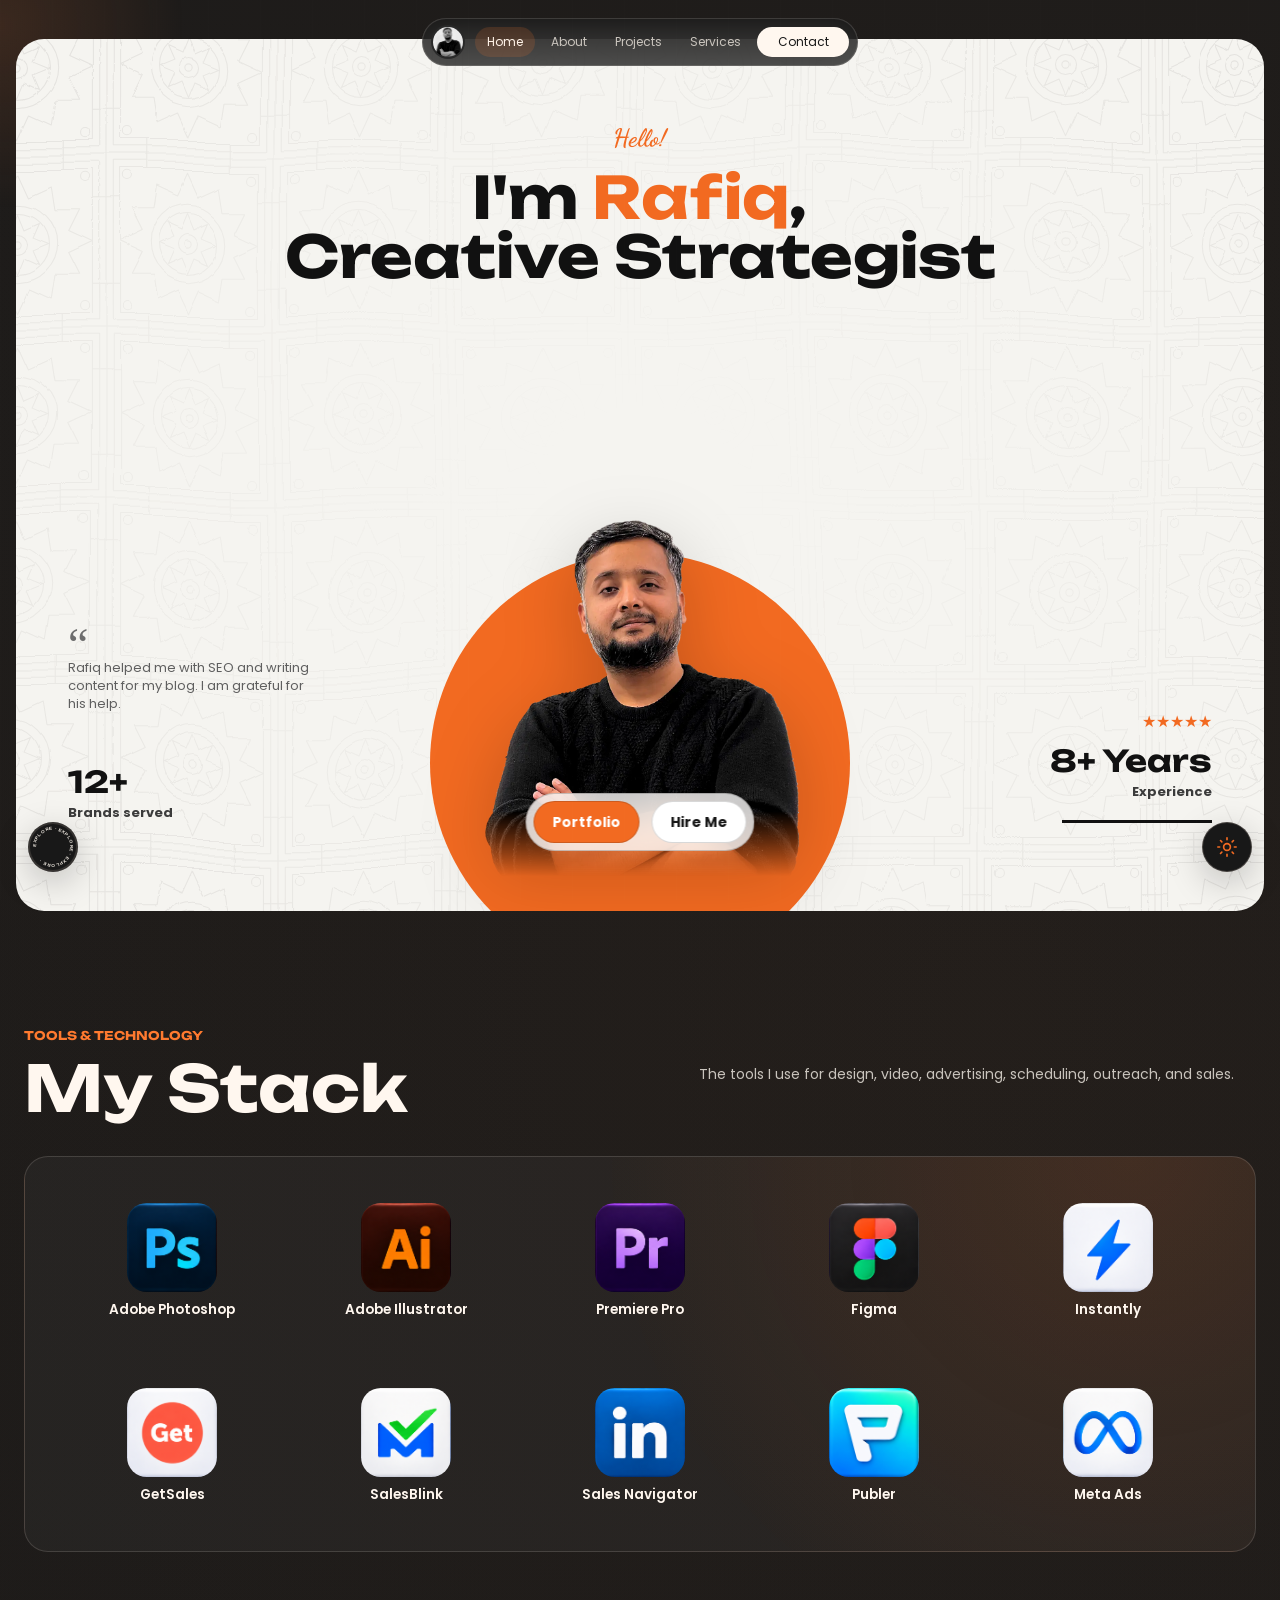
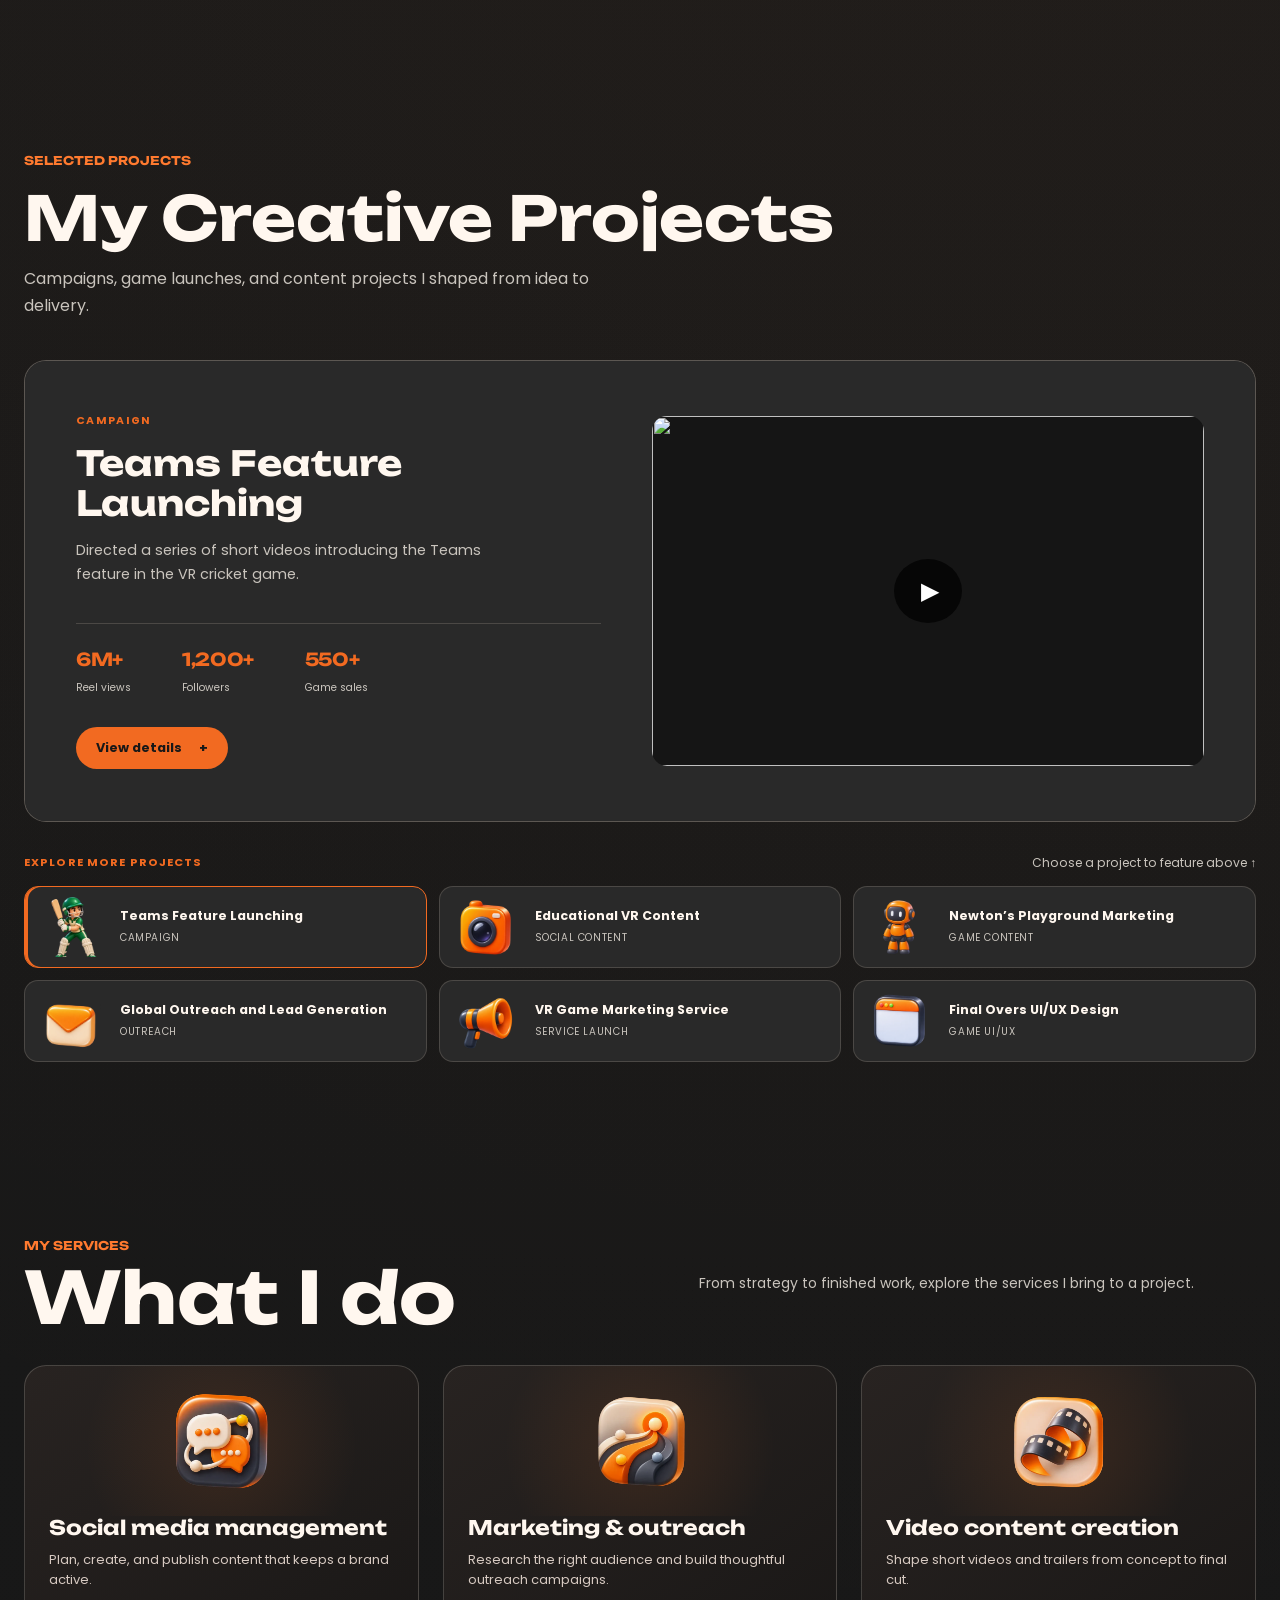
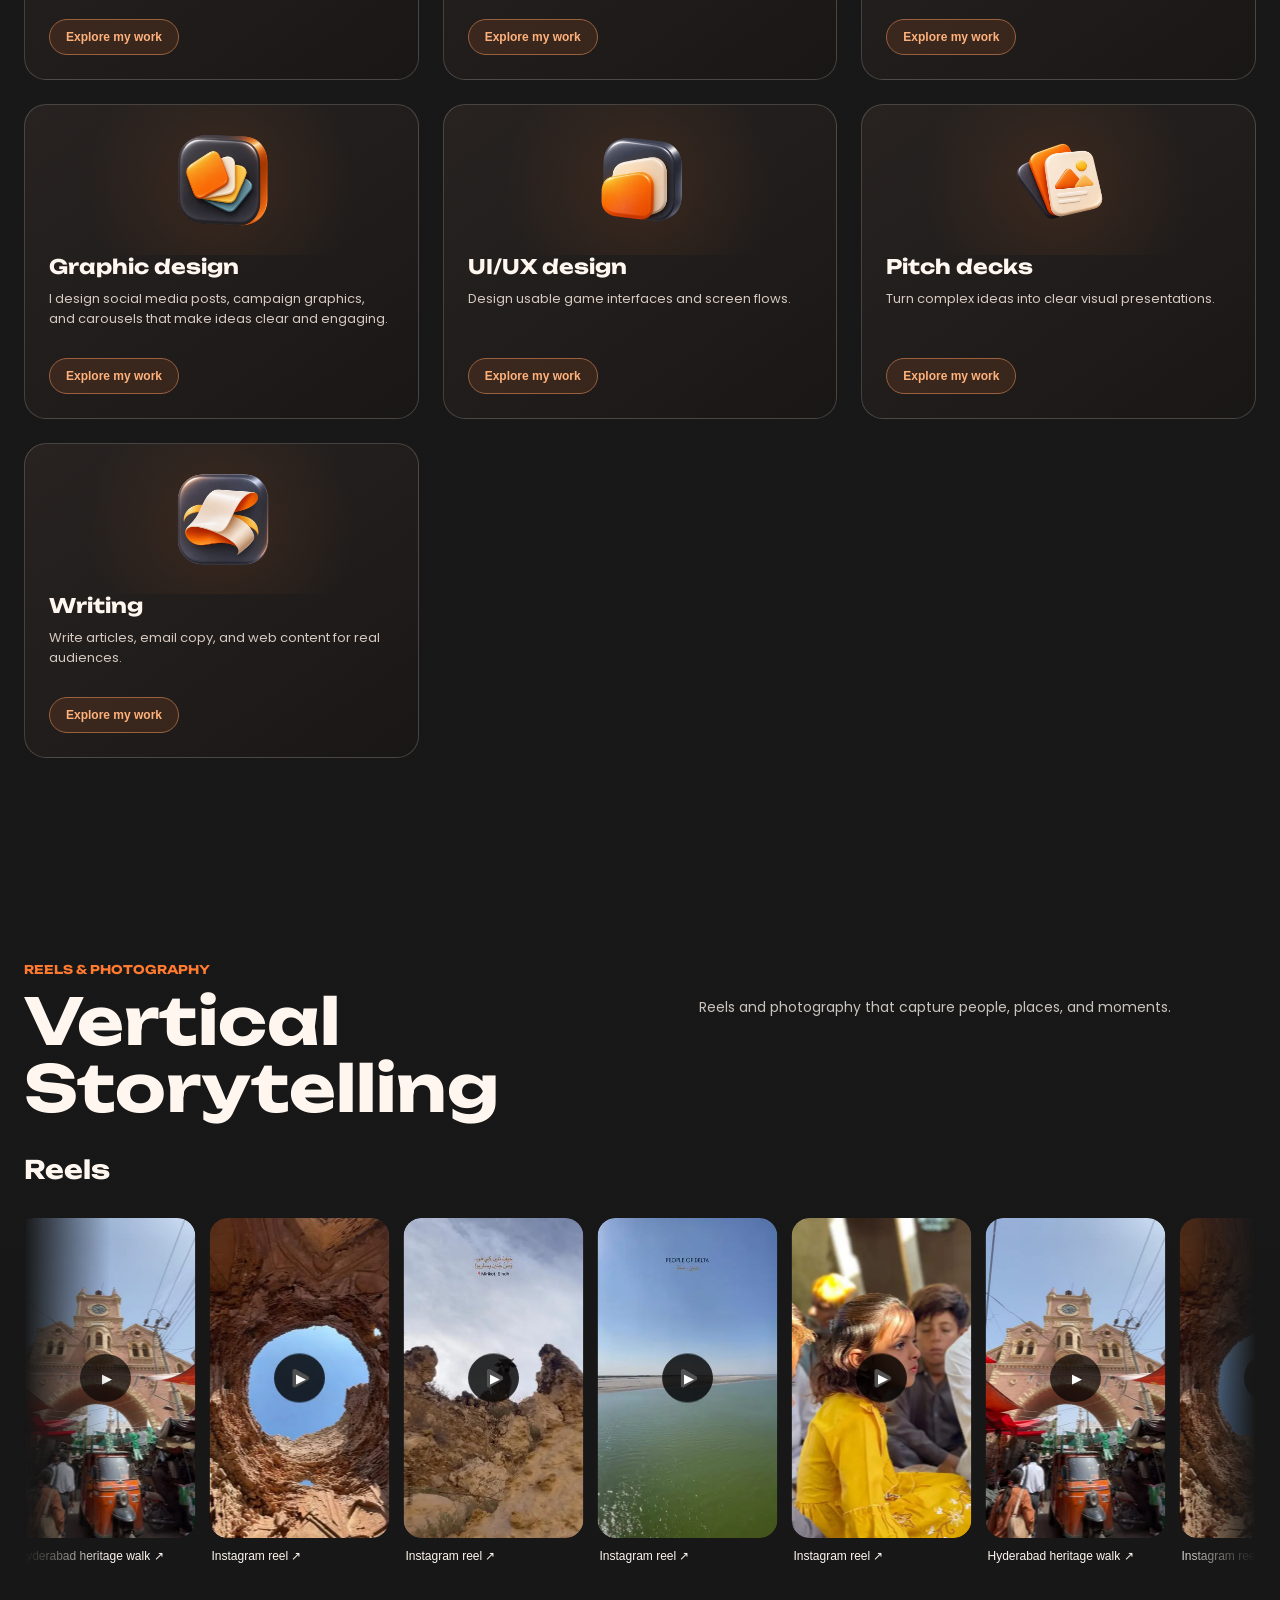
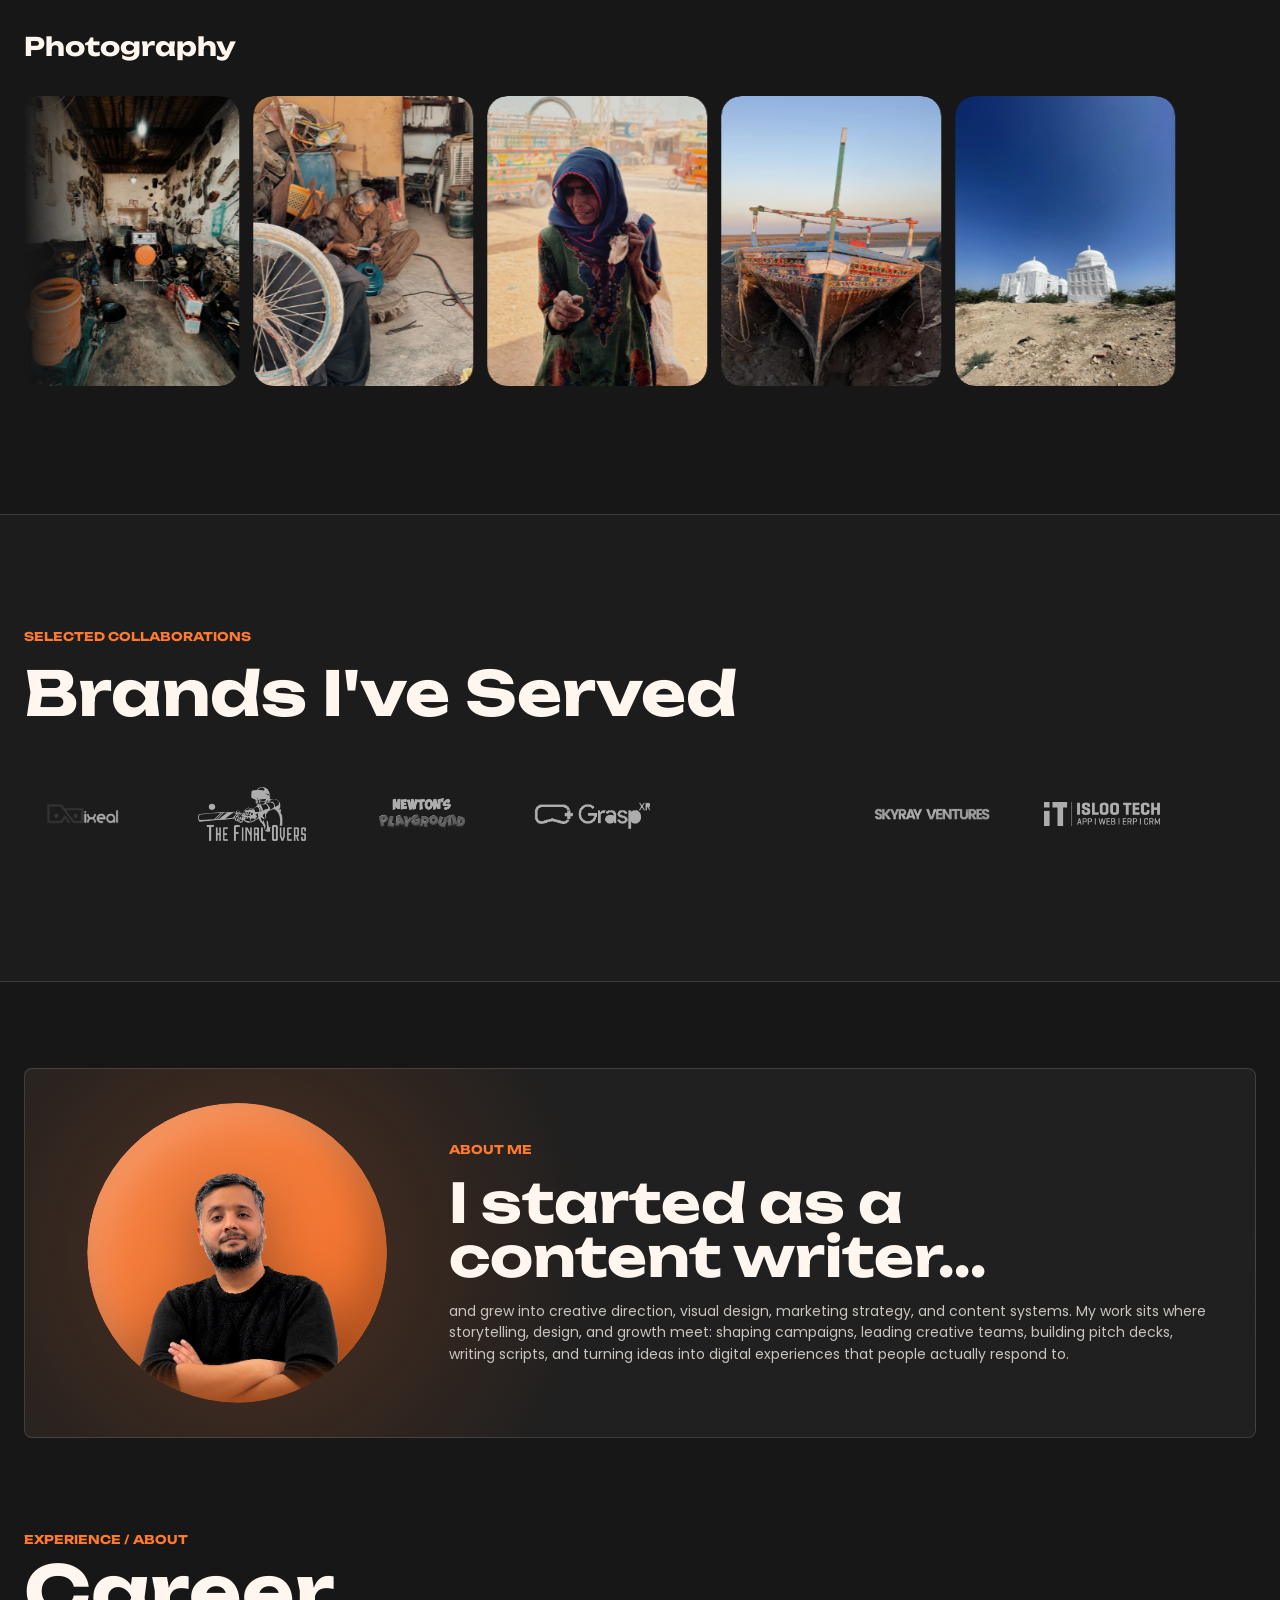
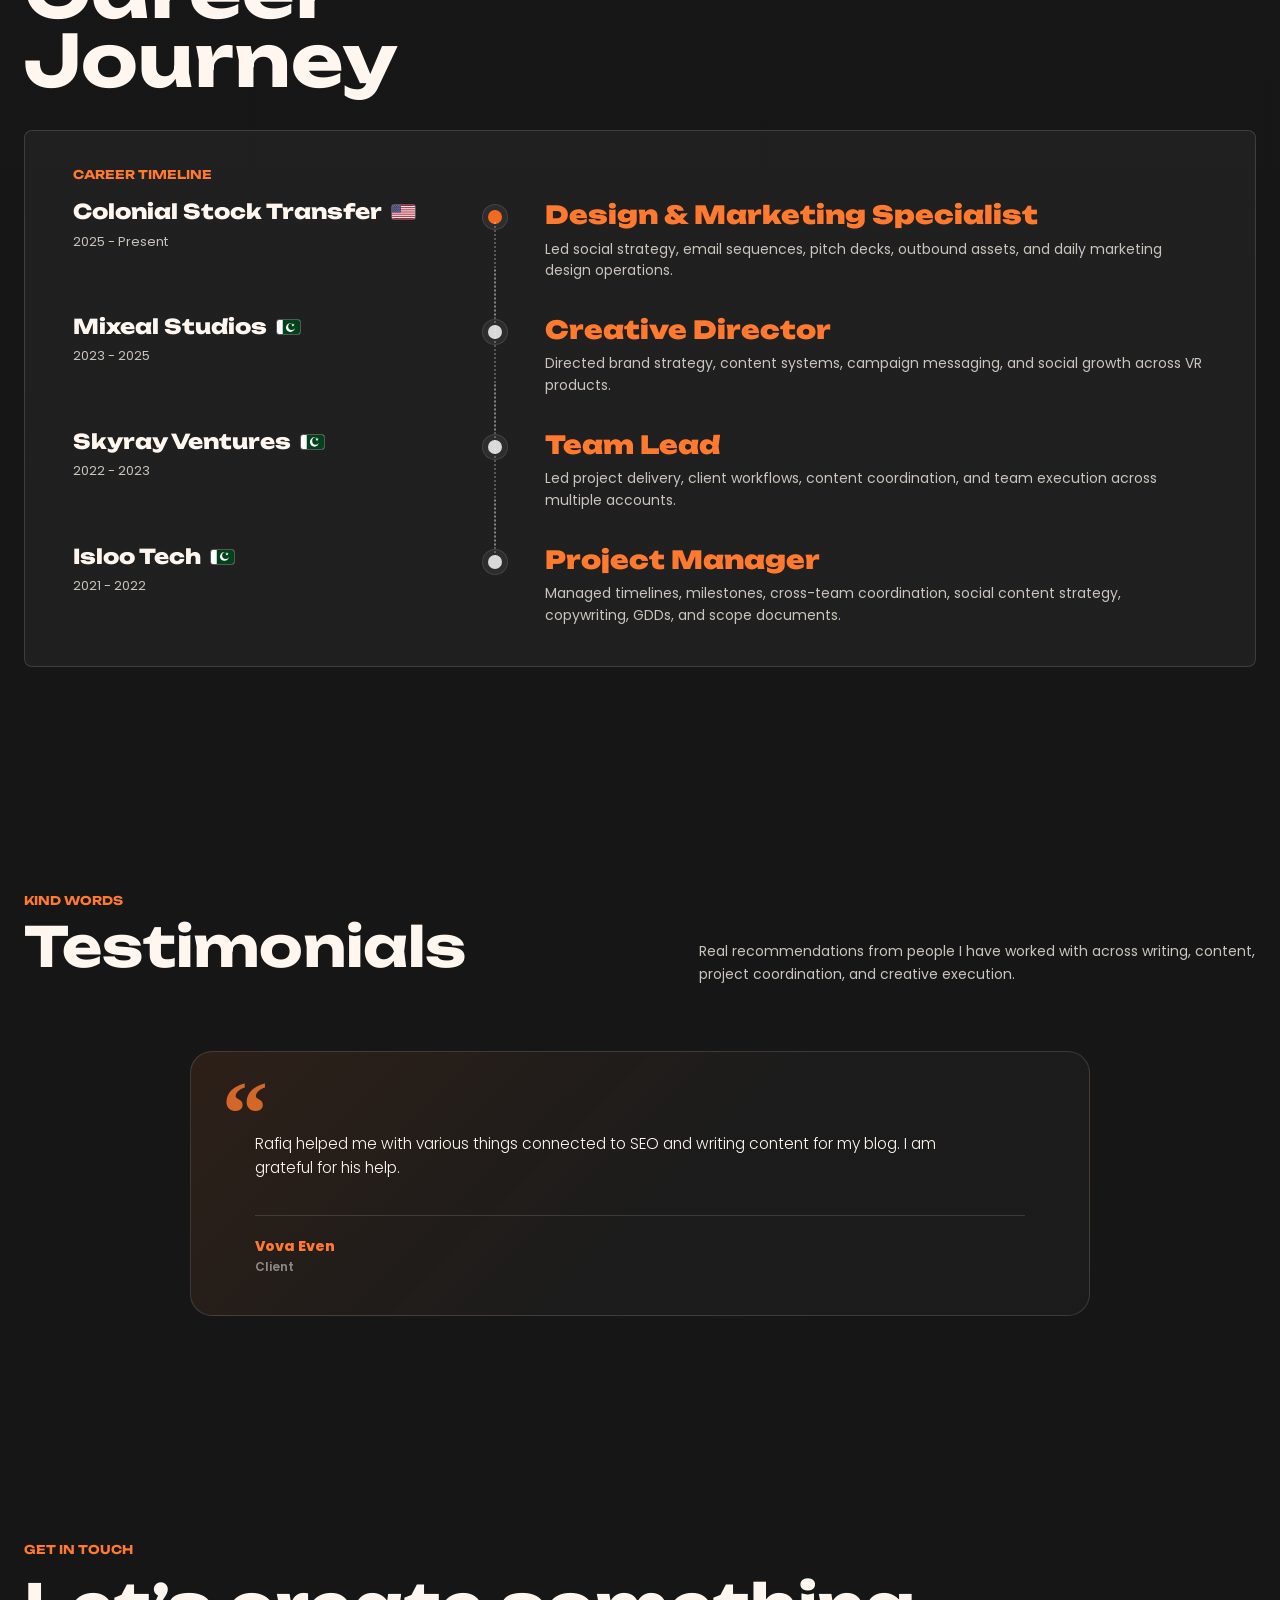
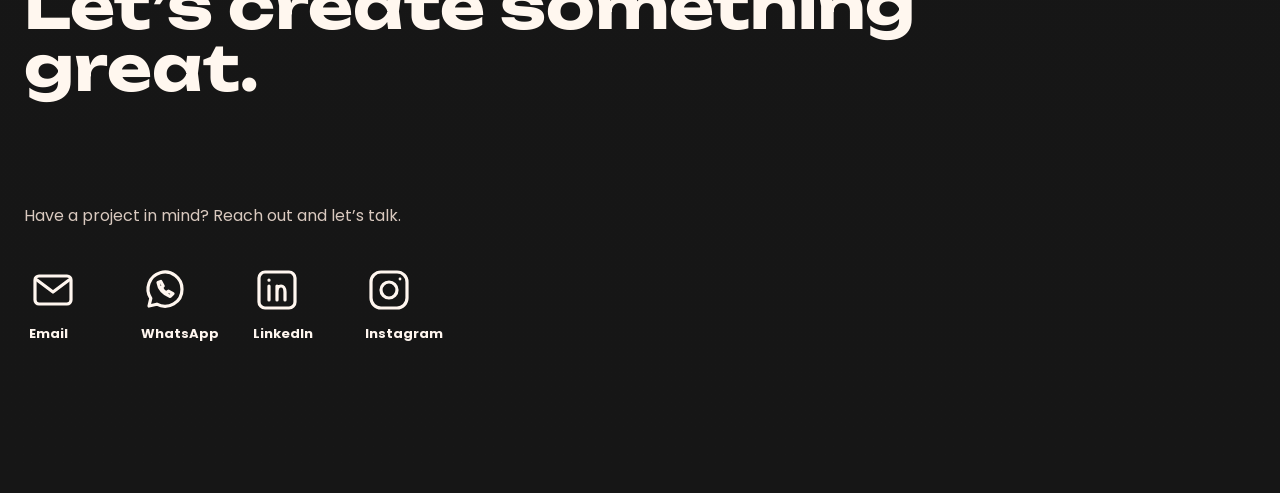
==== commit 1c6b2451: "Load refined light theme" ====
--- a/index.html
+++ b/index.html
@@ -17,6 +17,7 @@
     <script>try{if(localStorage.getItem("rafiq-theme")==="light")document.documentElement.dataset.theme="light"}catch(e){}</script>
   <link rel="stylesheet" href="creative-grid.css?v=20261113-v6" />
   <link rel="stylesheet" href="corner-controls.css?v=20261113-v5" />
+    <link rel="stylesheet" href="light-theme.css?v=20261113" />
   </head>
   <body>
     <svg class="ajrak-filters" aria-hidden="true" focusable="false" width="0" height="0">
--- a/service-feature.css
+++ b/service-feature.css
@@ -422,3 +422,23 @@
 
 /* Keep more breathing room between the stack rows. */
 .tools-grid{row-gap:clamp(34px,4vw,52px);}
+
+/* Spacious service details: the examples and copy each have their own column. */
+.service-dialog{width:min(1440px,calc(100vw - 32px));height:94dvh;}
+.service-dialog-content{padding:24px clamp(20px,3vw,48px) 48px;}
+.service-dialog-content .service-feature{width:100%;padding:28px 0 44px;gap:clamp(32px,4vw,64px);align-items:start;}
+.service-dialog-content .service-feature-copy{min-width:0;}
+.service-dialog-content .service-feature-copy h2{font-size:clamp(30px,3vw,46px);line-height:1.12;overflow-wrap:normal;}
+.service-dialog-content .service-marquee{min-width:0;width:100%;max-width:100%;align-self:start;}
+@media(min-width:901px){
+ .service-dialog-content .service-feature,.service-dialog-content #marketing.service-feature{grid-template-columns:minmax(300px,.8fr) minmax(0,1.2fr);}
+}
+@media(max-width:900px){
+ .service-dialog-content .service-feature,.service-dialog-content #marketing.service-feature{grid-template-columns:minmax(0,1fr);gap:32px;}
+ .service-dialog-content .service-feature-reverse .service-feature-copy,.service-dialog-content .service-feature-reverse .service-marquee{grid-column:auto;grid-row:auto;}
+ .service-dialog-content .service-marquee{grid-column:1;grid-row:auto;}
+}
+@media(max-width:600px){.service-dialog{width:100vw;height:100dvh;border-radius:0}.service-dialog-content{padding:18px 20px 36px}}
+/* Make the alternate graphic design visual respond to both pointer and keyboard. */
+.service-offer-card:hover .service-offer-rest,.service-offer-card:focus-within .service-offer-rest{opacity:0}
+.service-offer-card:hover .service-offer-hover,.service-offer-card:focus-within .service-offer-hover{opacity:1}
--- a/creative-grid.css
+++ b/creative-grid.css
@@ -179,3 +179,6 @@
 
 /* Fill the featured frame for every project. */
 .project-browser .showcase-visual img{object-fit:cover;object-position:center;}
+
+/* Preserve the entire UI screenshot, including the top and bottom. */
+.project-browser .showcase-visual.is-ui-project img{object-fit:contain;}
--- a/light-theme.css
+++ b/light-theme.css
@@ -0,0 +1,64 @@
+
+/* Light theme: warm contrasting surfaces and restrained burnt-orange accents. */
+html[data-theme="light"]{
+  --bg:#f4ece2; --bg-2:#eae0d4; --panel:#fffaf4;
+  --text:#29221d; --muted:#594d43; --soft:#6c5c50;
+  --line:rgba(95,61,40,.24); --orange-2:#a43d0b;
+}
+html[data-theme="light"] body{
+  background:radial-gradient(circle at 82% 8%,rgba(206,113,53,.09),transparent 32%),linear-gradient(#f2e6d9,#f4ede4 40%,#eee4d8);
+}
+html[data-theme="light"] .hero{
+  border:1px solid rgba(101,68,45,.2);
+  box-shadow:0 18px 50px rgba(75,48,30,.14),0 3px 10px rgba(75,48,30,.07);
+}
+html[data-theme="light"] .site-header,
+html[data-theme="light"] .site-header.is-glass,
+html[data-theme="light"] .site-header.is-glass:not(:hover):not(:focus-within){
+  background:rgba(255,250,244,.96);border-color:rgba(94,60,37,.27);
+  box-shadow:0 8px 26px rgba(69,42,24,.16);opacity:1;
+}
+html[data-theme="light"] .site-header nav a{color:#49392e}
+html[data-theme="light"] .site-header nav a.is-current:not(.nav-contact){color:#79300c;background:#f5dfcf}
+html[data-theme="light"] .site-header nav a.nav-contact{color:#fffaf4;background:#39291f}
+html[data-theme="light"] .tools-group,
+html[data-theme="light"] .about-card,
+html[data-theme="light"] .work-panel,
+html[data-theme="light"] .testimonial-rotator blockquote,
+html[data-theme="light"] .rotating-showcase,
+html[data-theme="light"] .project-case-reveal{
+  background:#fffaf4;border:1px solid rgba(103,68,43,.25);
+  box-shadow:0 14px 34px rgba(71,46,27,.09),0 2px 6px rgba(71,46,27,.05);
+}
+html[data-theme="light"] .service-offer-card,
+html[data-theme="light"] .spotlight-project-choice{
+  background:#fffaf4;border-color:rgba(103,68,43,.25);
+  box-shadow:0 8px 24px rgba(71,46,27,.07);
+}
+html[data-theme="light"] .service-offer-card:hover,
+html[data-theme="light"] .service-offer-card:focus-within,
+html[data-theme="light"] .spotlight-project-choice.is-active{
+  border-color:#ad4616;box-shadow:0 10px 28px rgba(109,60,27,.14);
+}
+html[data-theme="light"] .timeline-dot{
+  border-color:#795746;background:#fffaf4;box-shadow:0 0 0 1px rgba(95,61,40,.16);
+}
+html[data-theme="light"] .timeline-dot.active{background:#d85a18;border-color:#8a3c17}
+html[data-theme="light"] .timeline-dot::before{border-left-color:rgba(125,82,54,.58)}
+html[data-theme="light"] .timeline::before{border-color:rgba(125,82,54,.58);background-color:rgba(125,82,54,.48)}
+html[data-theme="light"] .timeline-role h3,
+html[data-theme="light"] .eyebrow,
+html[data-theme="light"] .showcase-category,
+html[data-theme="light"] .spotlight-projects-heading,
+html[data-theme="light"] .case-kicker{color:#a43d0b}
+html[data-theme="light"] .logo-track img{filter:brightness(0) saturate(100%);opacity:.73}
+html[data-theme="light"] .contact-simple .contact-intro{color:#594d43}
+html[data-theme="light"] .contact-simple .contact-icons a{color:#503827}
+html[data-theme="light"] .contact-simple .contact-icons a:hover,
+html[data-theme="light"] .contact-simple .contact-icons a:focus-visible{color:#a43d0b}
+html[data-theme="light"] .service-dialog .service-feature-tags span{color:#713617;border-color:rgba(142,65,22,.38);background:#f9eee3}
+html[data-theme="light"] .service-dialog .service-feature{border-top-color:rgba(103,68,43,.25)}
+html[data-theme="light"] .service-dialog .marquee-caption{color:#fff}
+@media(hover:none){html[data-theme="light"] .service-dialog .marquee-caption{color:#49392e}}
+html[data-theme="light"] .corner-hint{border-color:rgba(103,68,43,.32);color:#49392e;background:#fffaf4;box-shadow:0 4px 14px rgba(71,46,27,.1)}
+html[data-theme="light"] .corner-hint::after{background:#fffaf4;border-color:rgba(103,68,43,.32)}
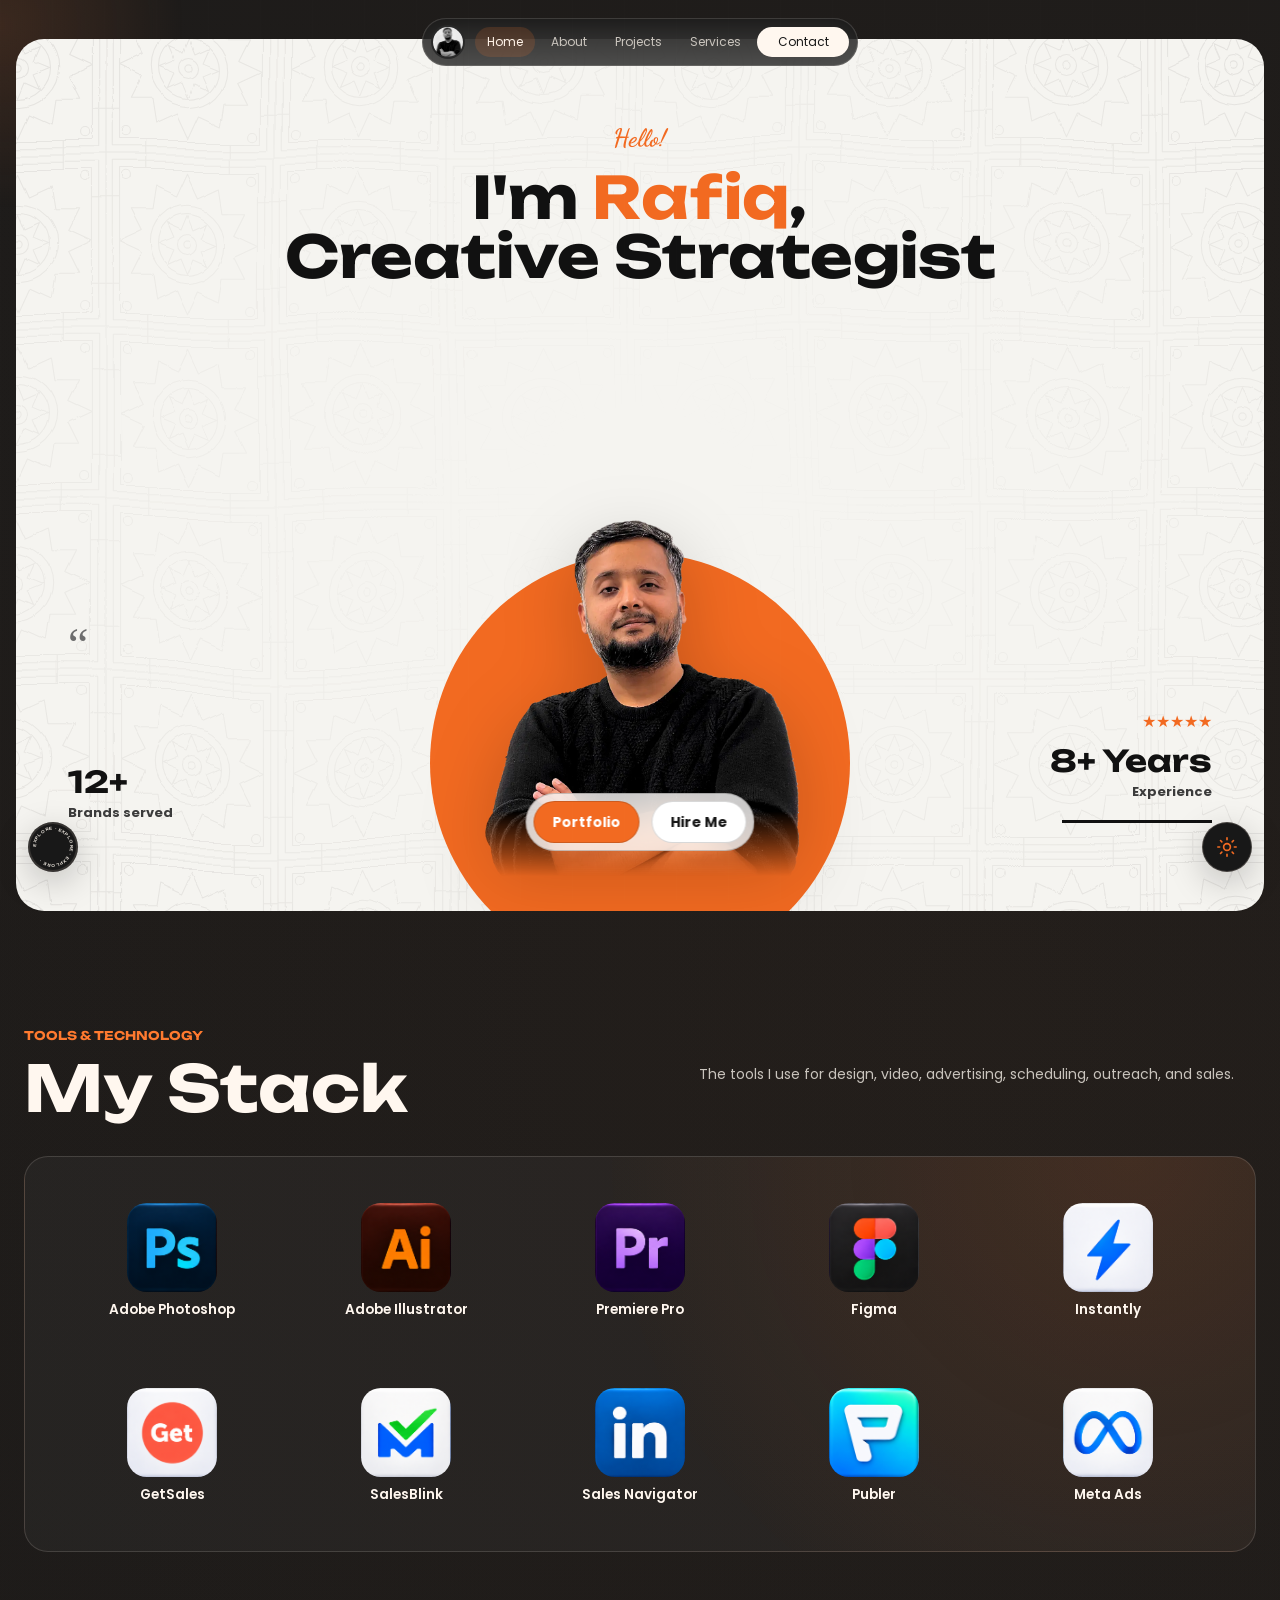
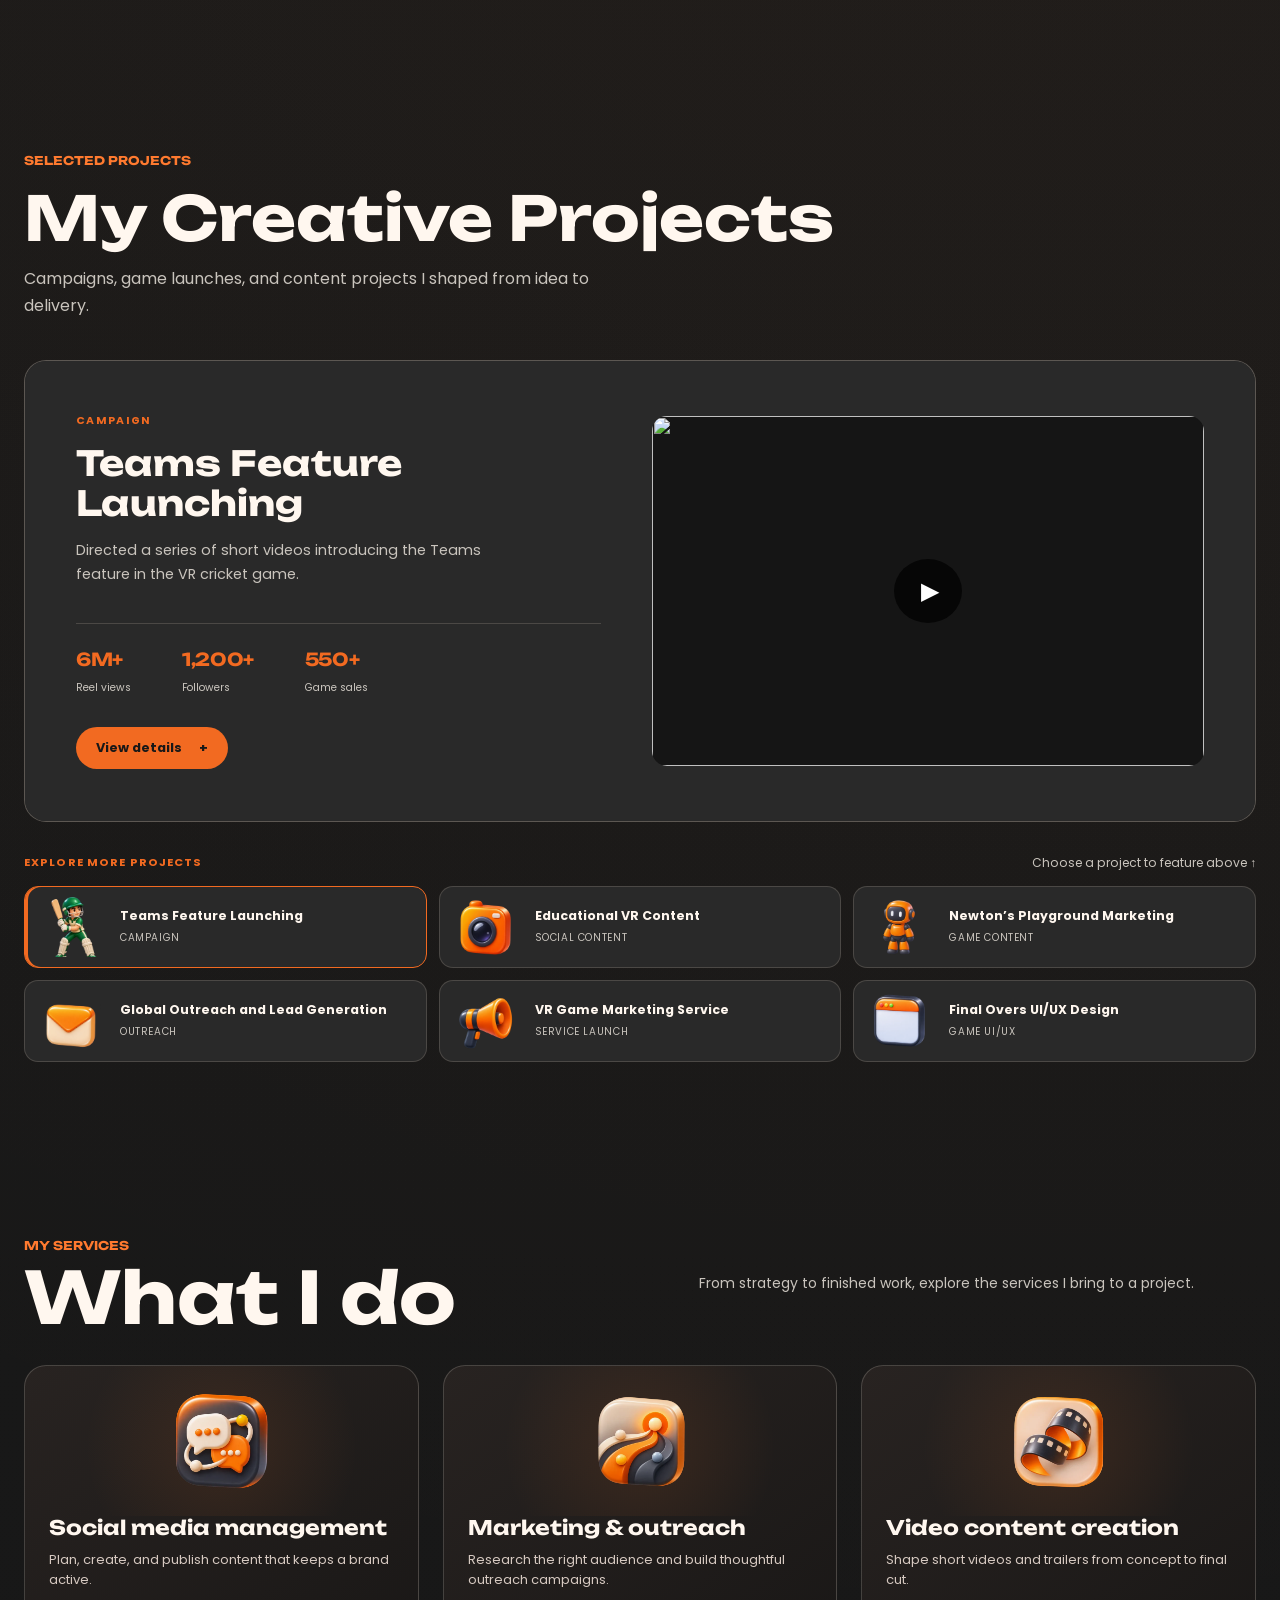
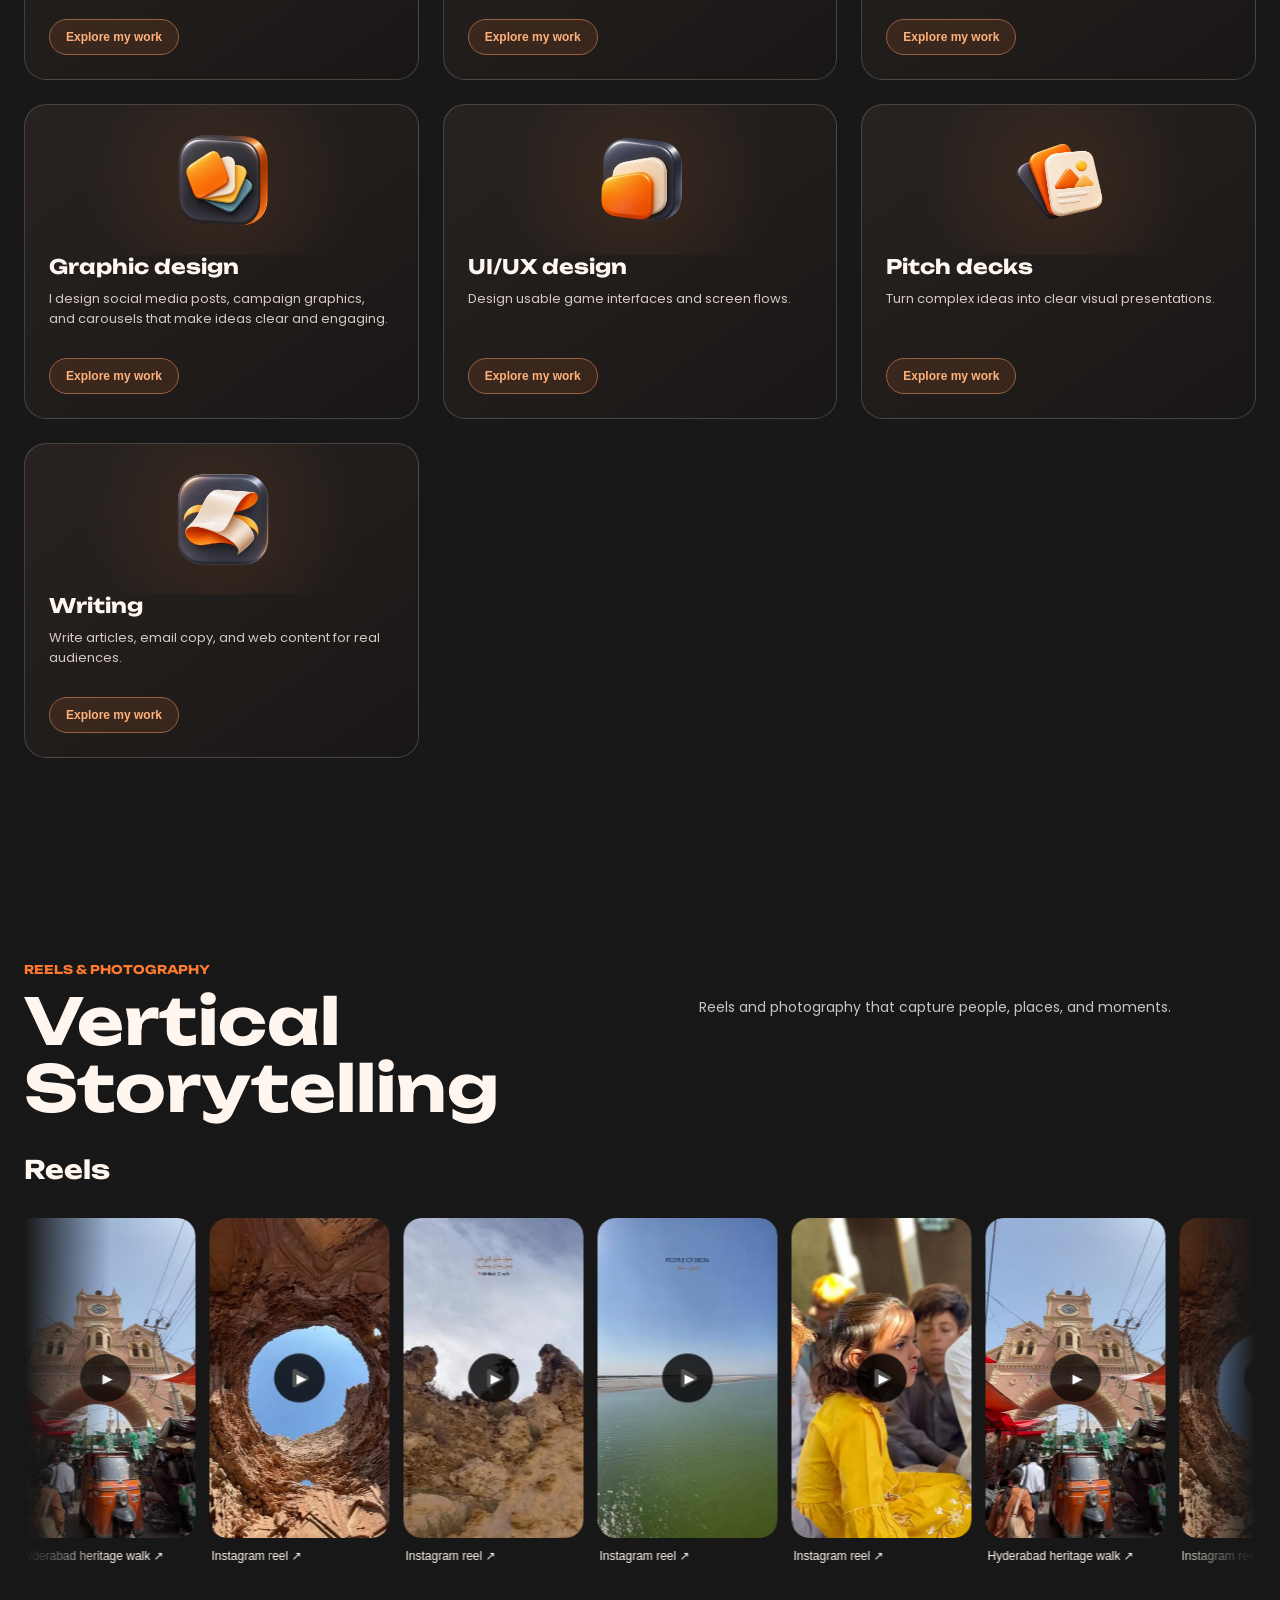
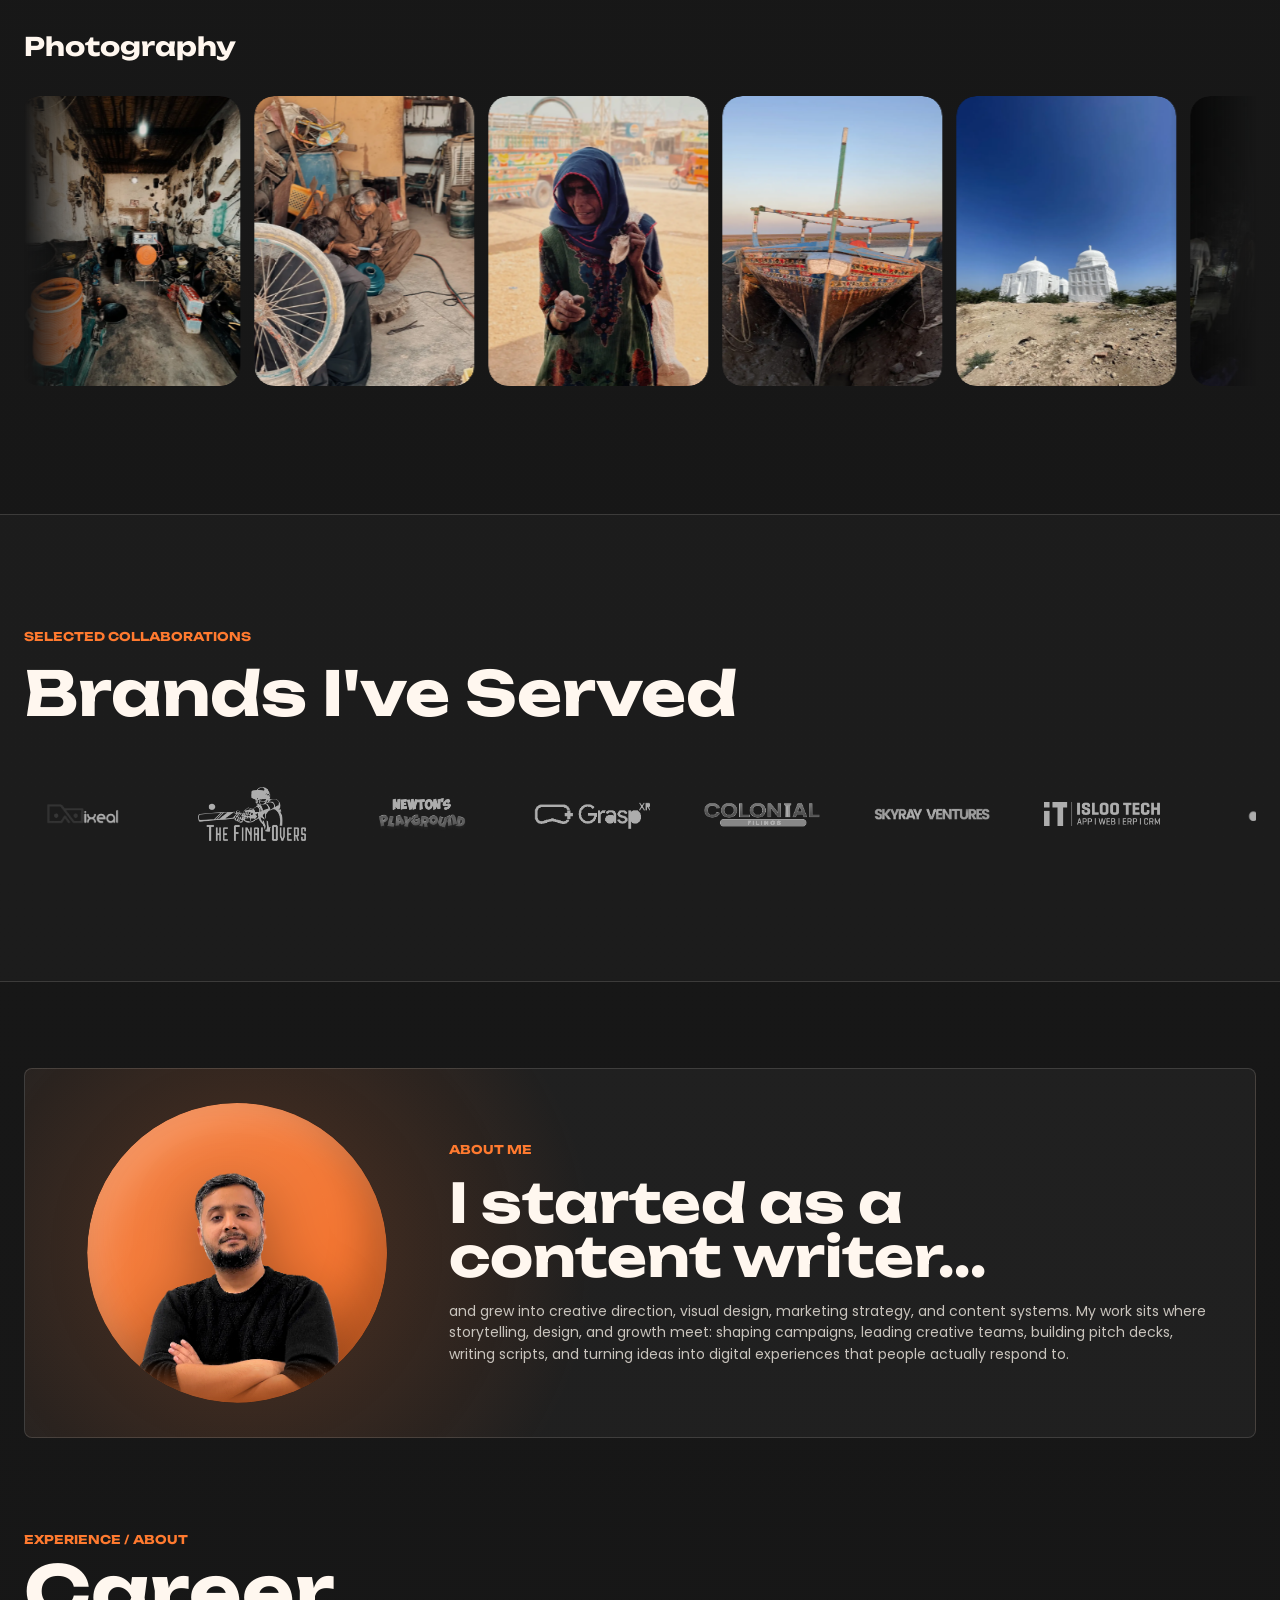
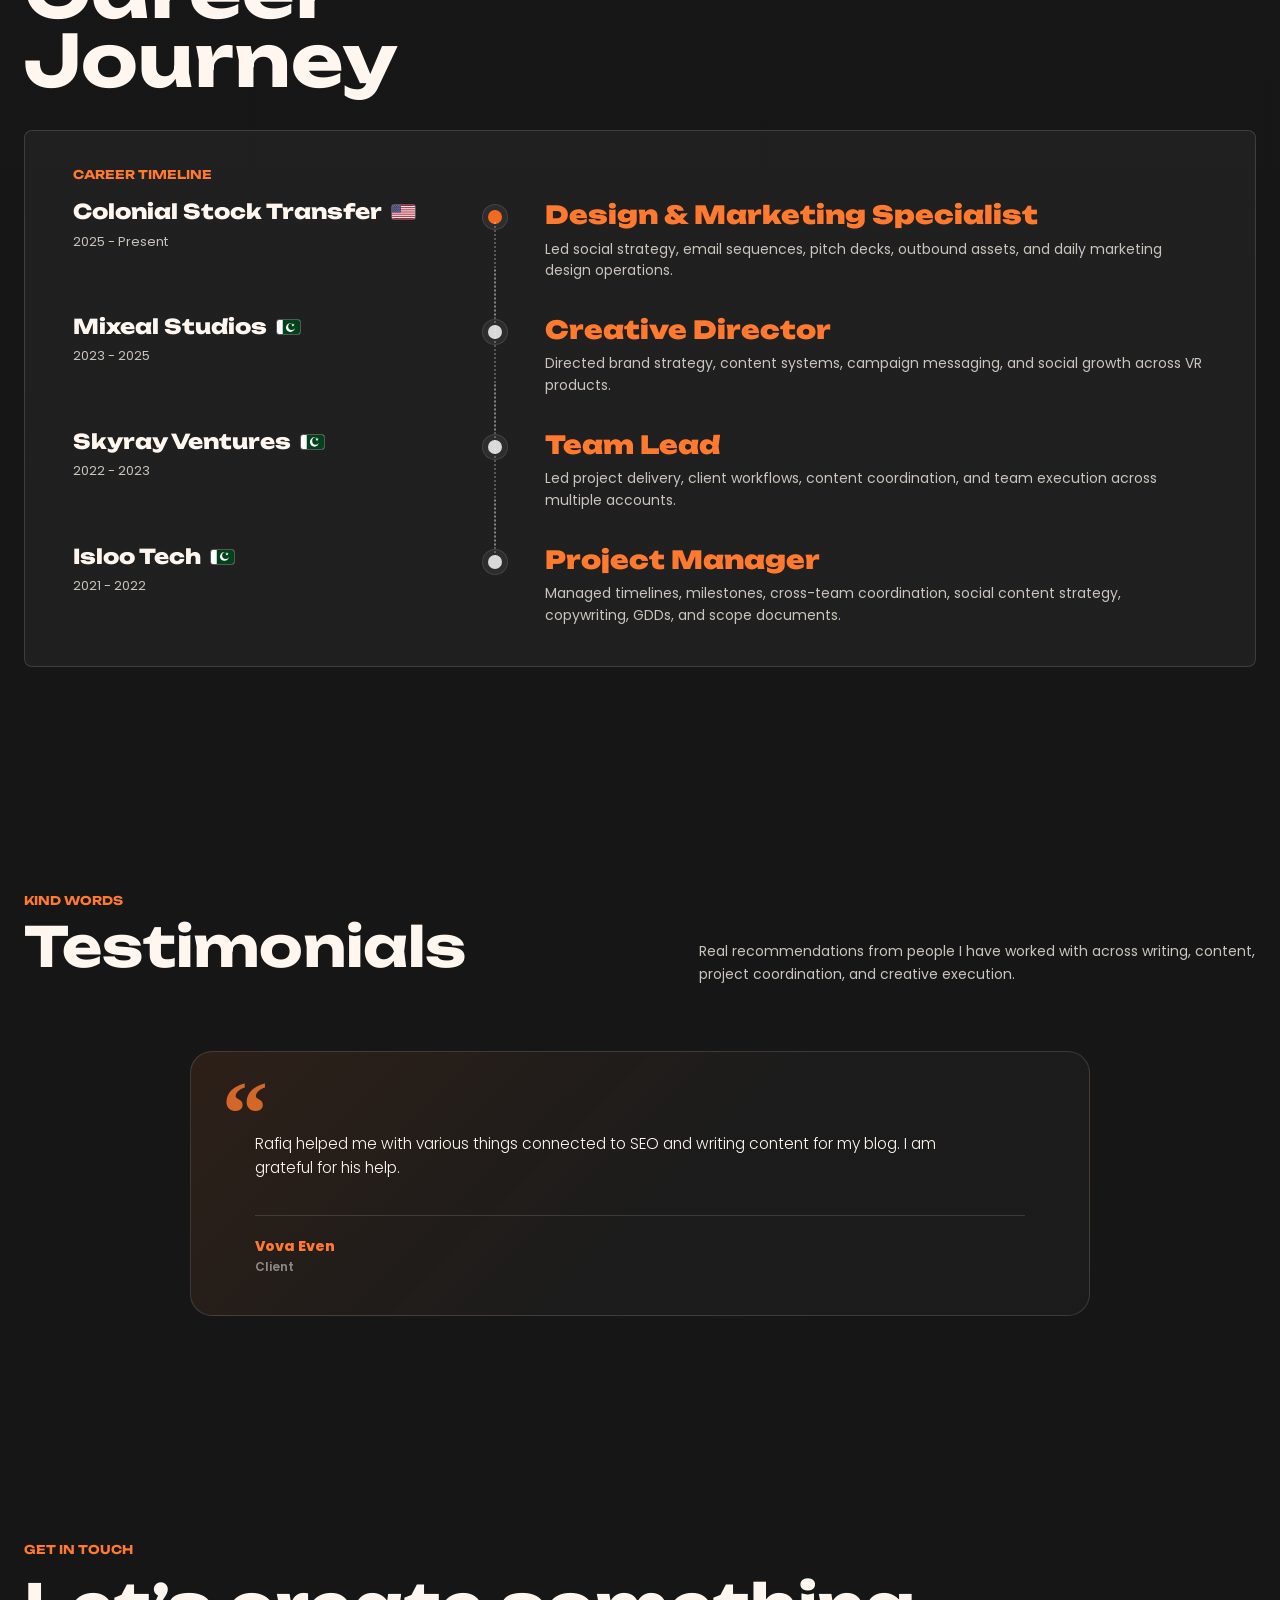
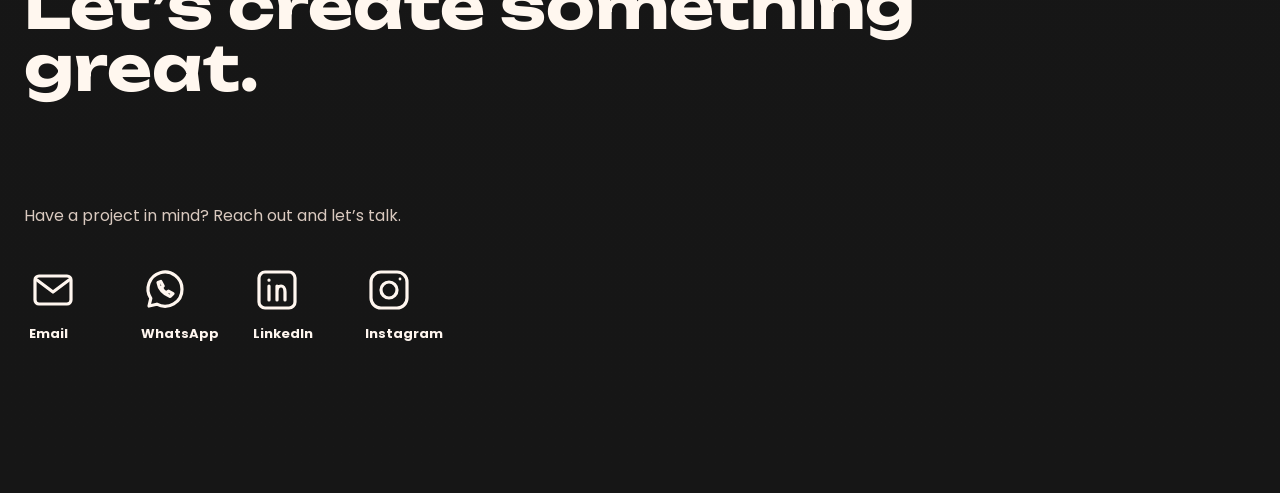
==== commit 972027af: "Improve light-mode gallery captions" ====
--- a/index.html
+++ b/index.html
@@ -17,7 +17,7 @@
     <script>try{if(localStorage.getItem("rafiq-theme")==="light")document.documentElement.dataset.theme="light"}catch(e){}</script>
   <link rel="stylesheet" href="creative-grid.css?v=20261113-v6" />
   <link rel="stylesheet" href="corner-controls.css?v=20261113-v5" />
-    <link rel="stylesheet" href="light-theme.css?v=20261113" />
+    <link rel="stylesheet" href="light-theme.css?v=20261113-2" />
   </head>
   <body>
     <svg class="ajrak-filters" aria-hidden="true" focusable="false" width="0" height="0">
--- a/light-theme.css
+++ b/light-theme.css
@@ -62,3 +62,7 @@
 @media(hover:none){html[data-theme="light"] .service-dialog .marquee-caption{color:#49392e}}
 html[data-theme="light"] .corner-hint{border-color:rgba(103,68,43,.32);color:#49392e;background:#fffaf4;box-shadow:0 4px 14px rgba(71,46,27,.1)}
 html[data-theme="light"] .corner-hint::after{background:#fffaf4;border-color:rgba(103,68,43,.32)}
+
+/* Gallery captions sit on the page surface, so they need dark text in light mode. */
+html[data-theme="light"] #vertical .story-lane:first-child .story-card .marquee-caption{color:#4f3e32;}
+@media(hover:none){html[data-theme="light"] #vertical .story-card .marquee-caption{color:#4f3e32;}}
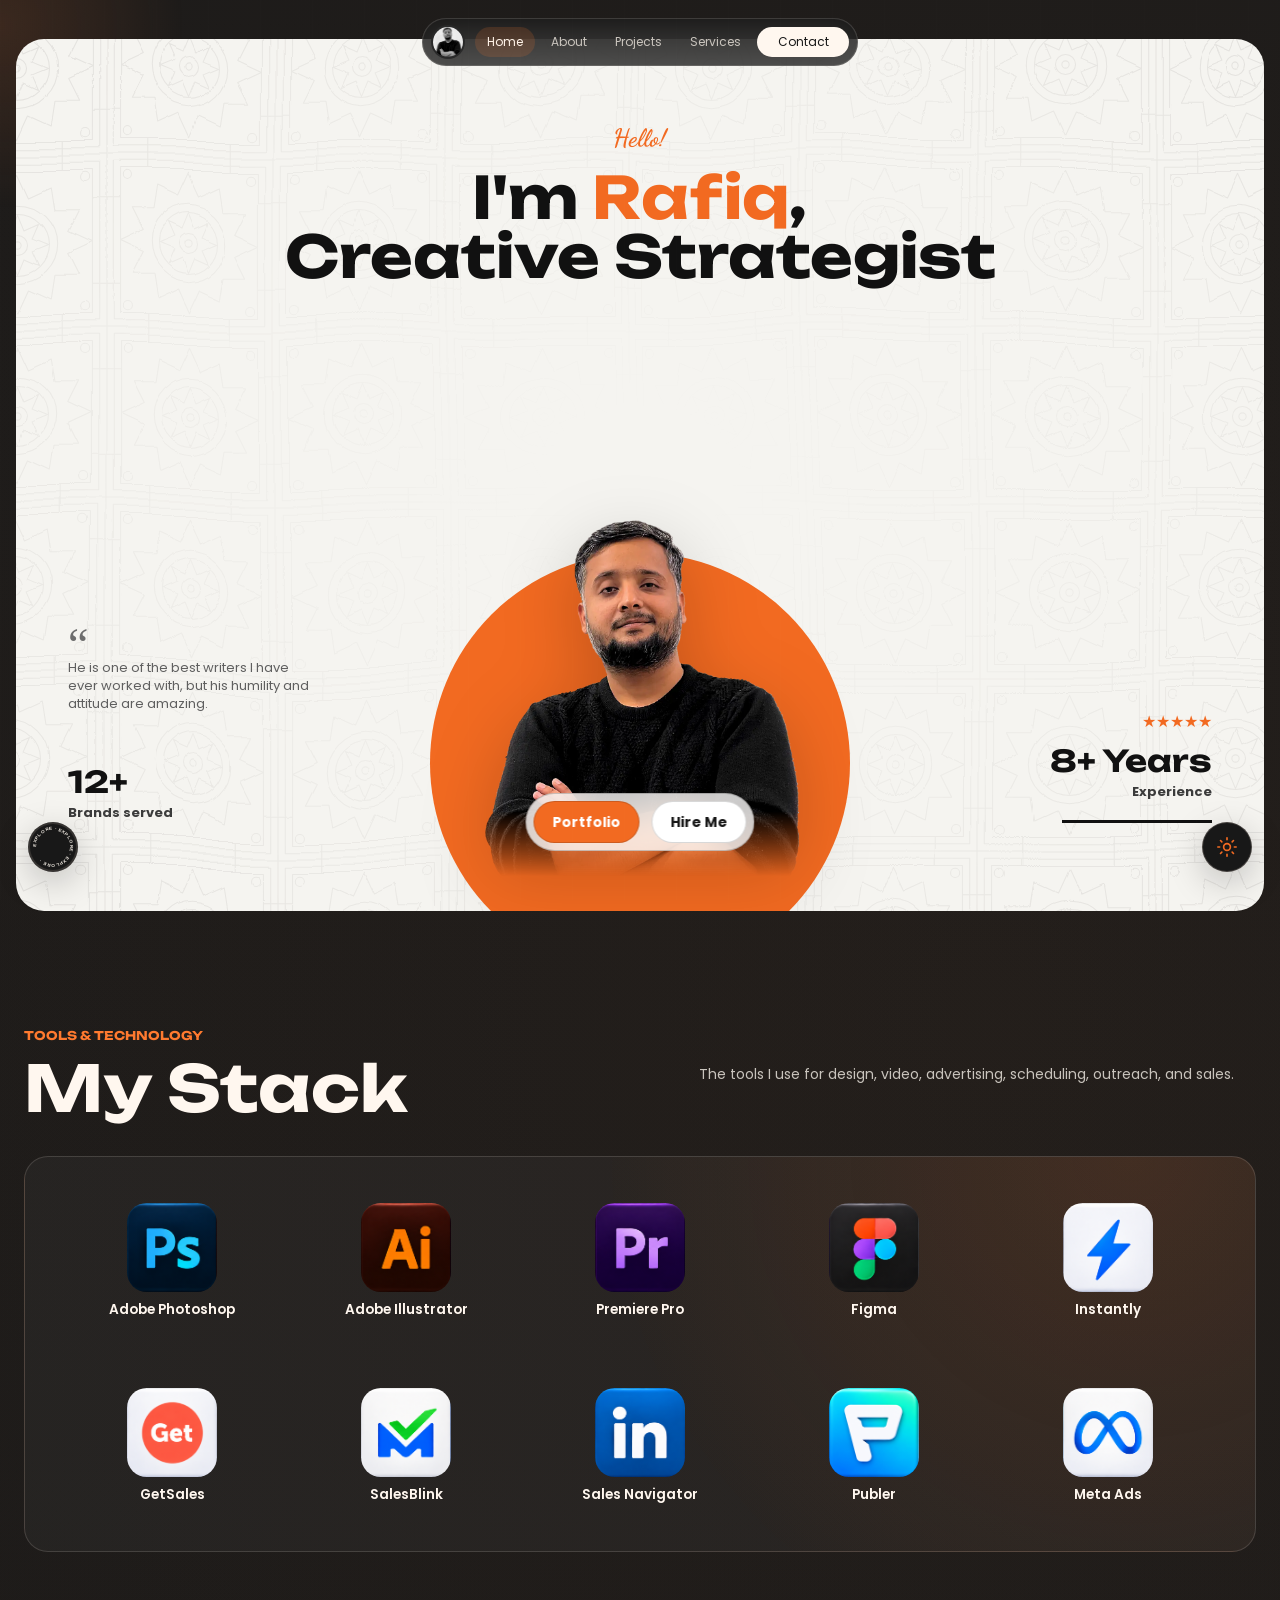
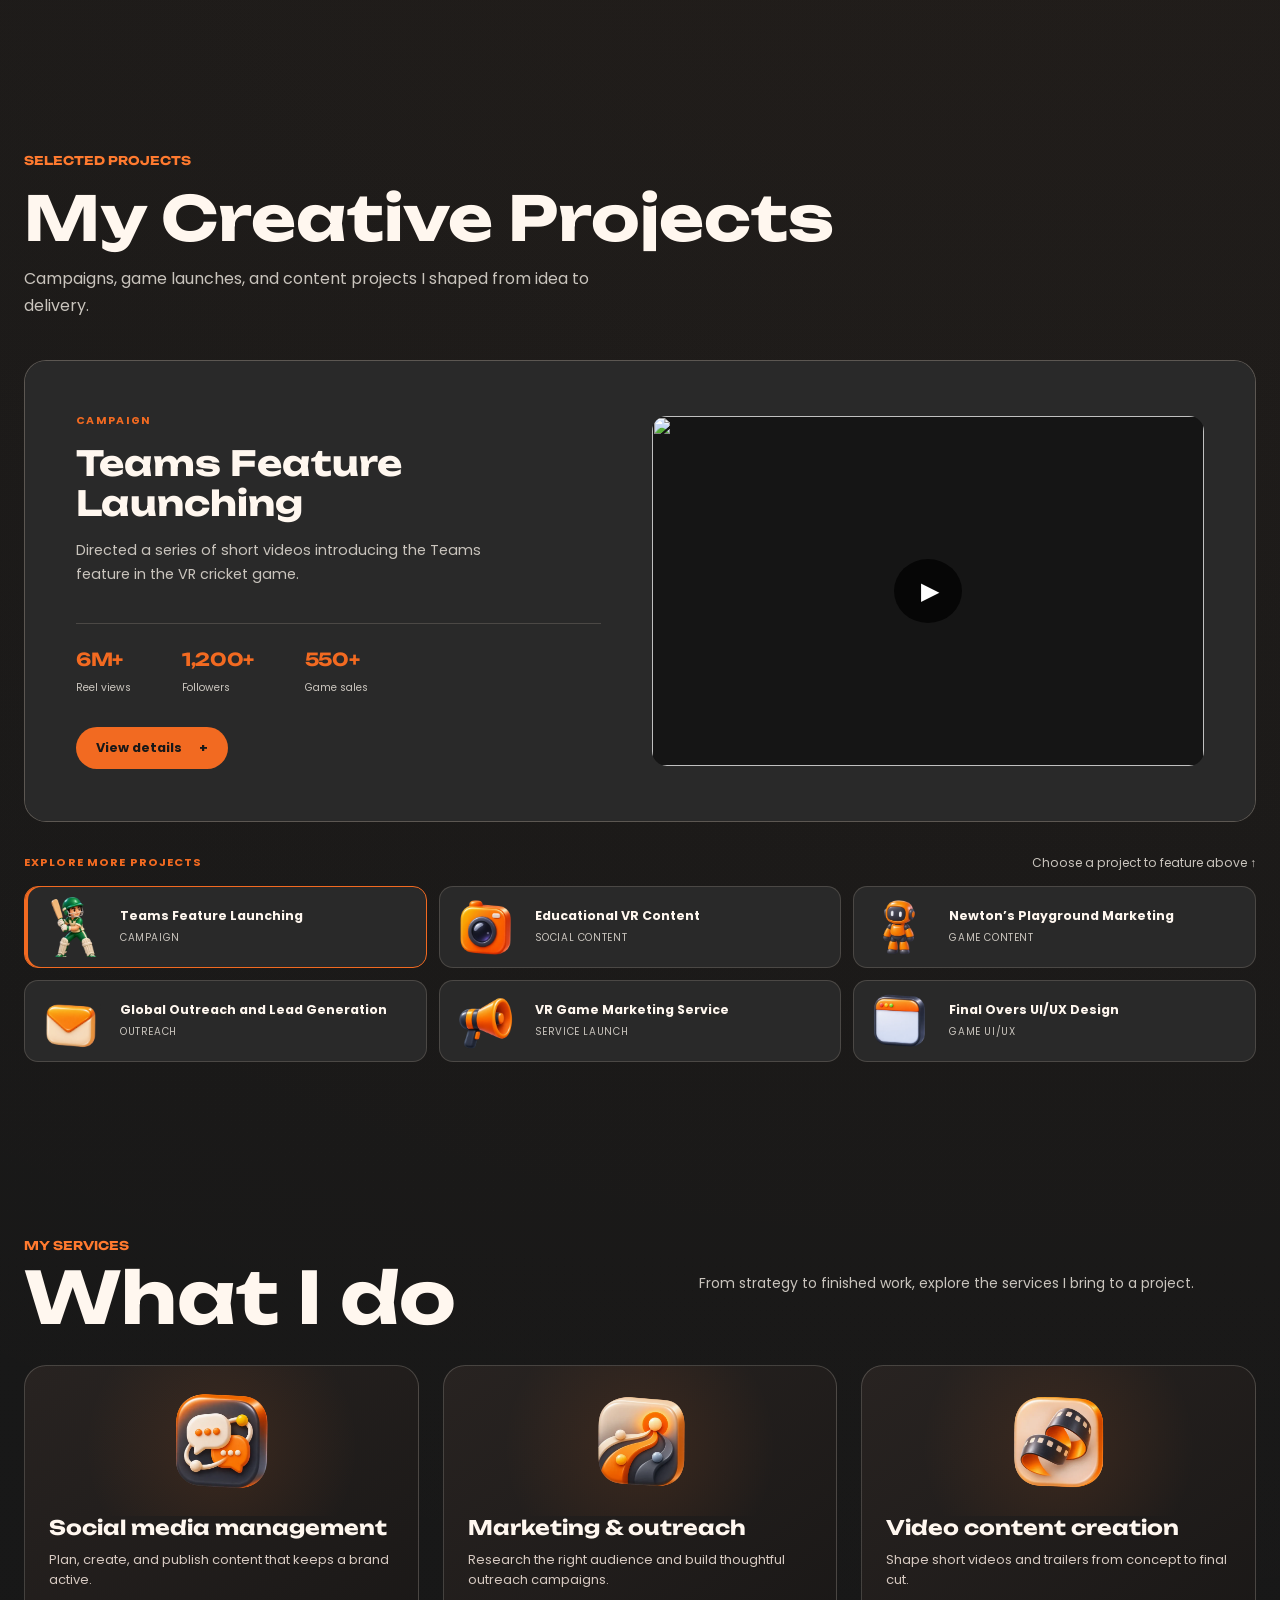
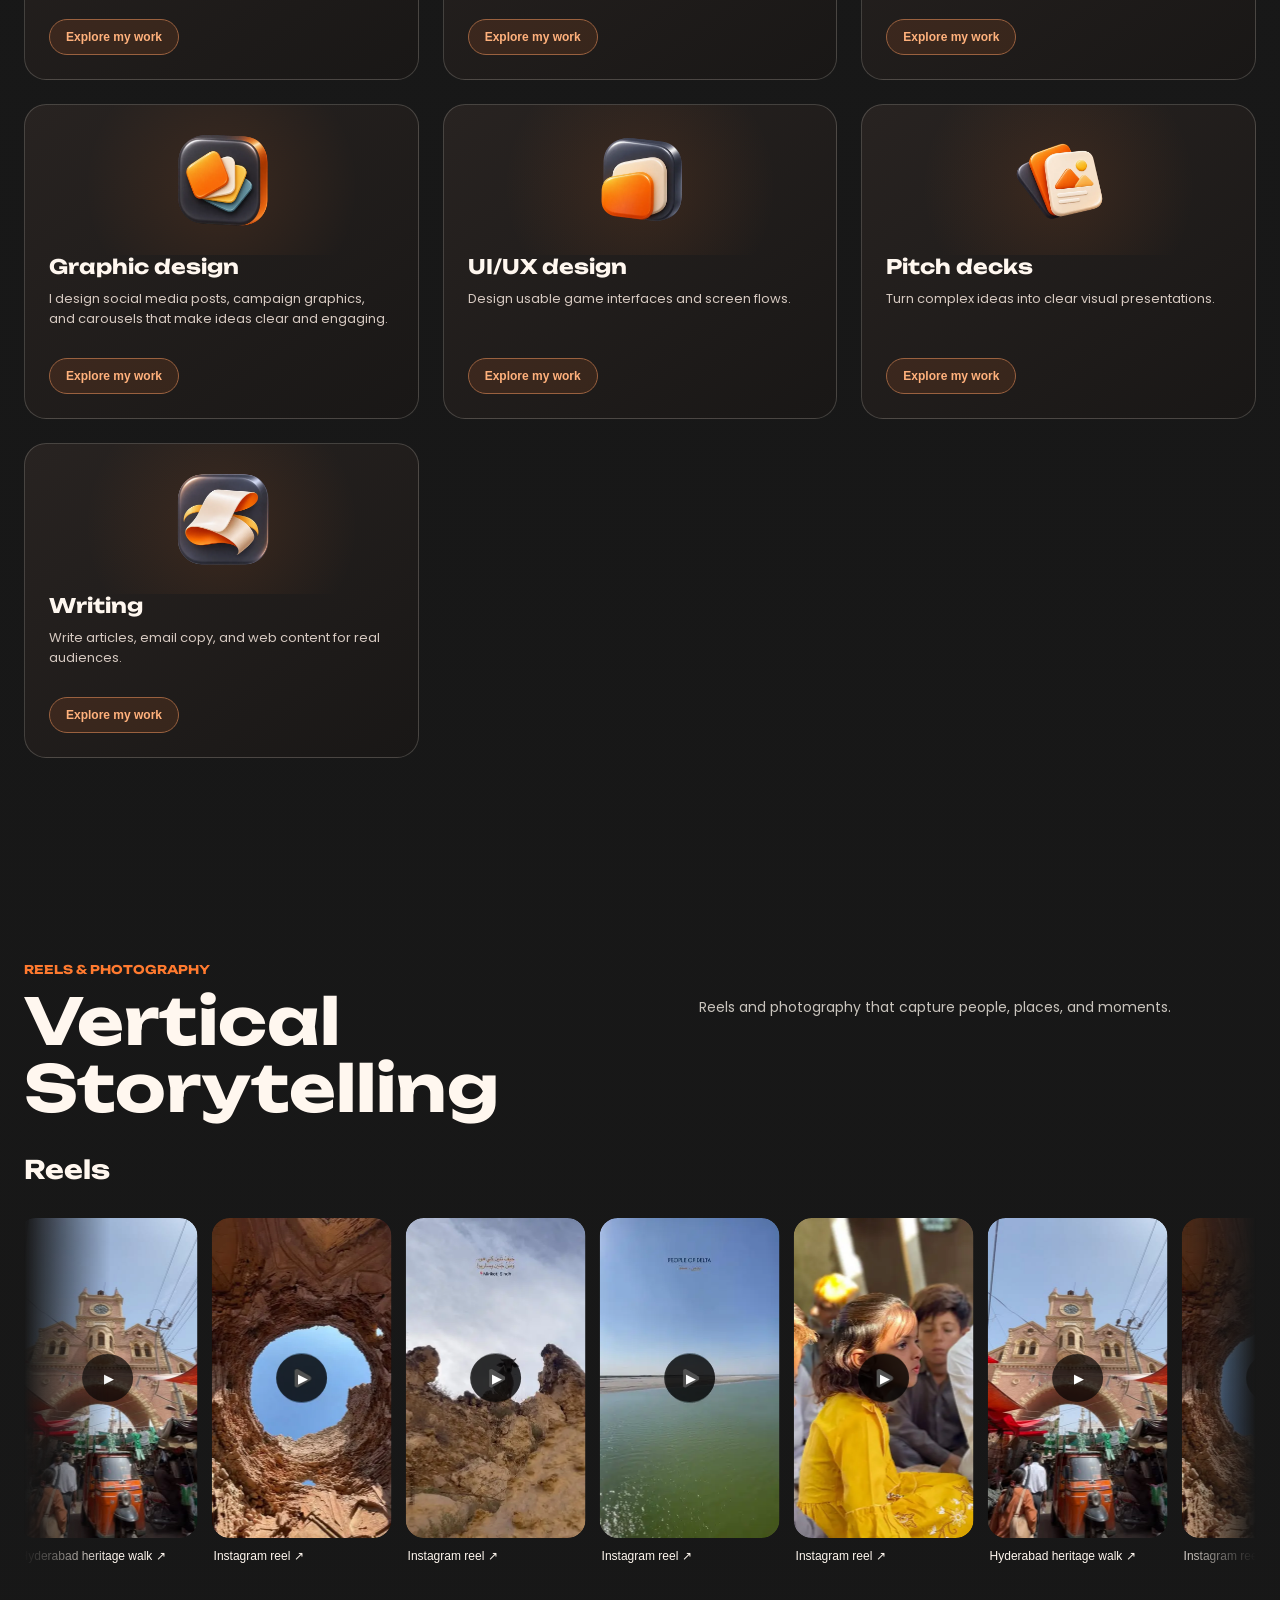
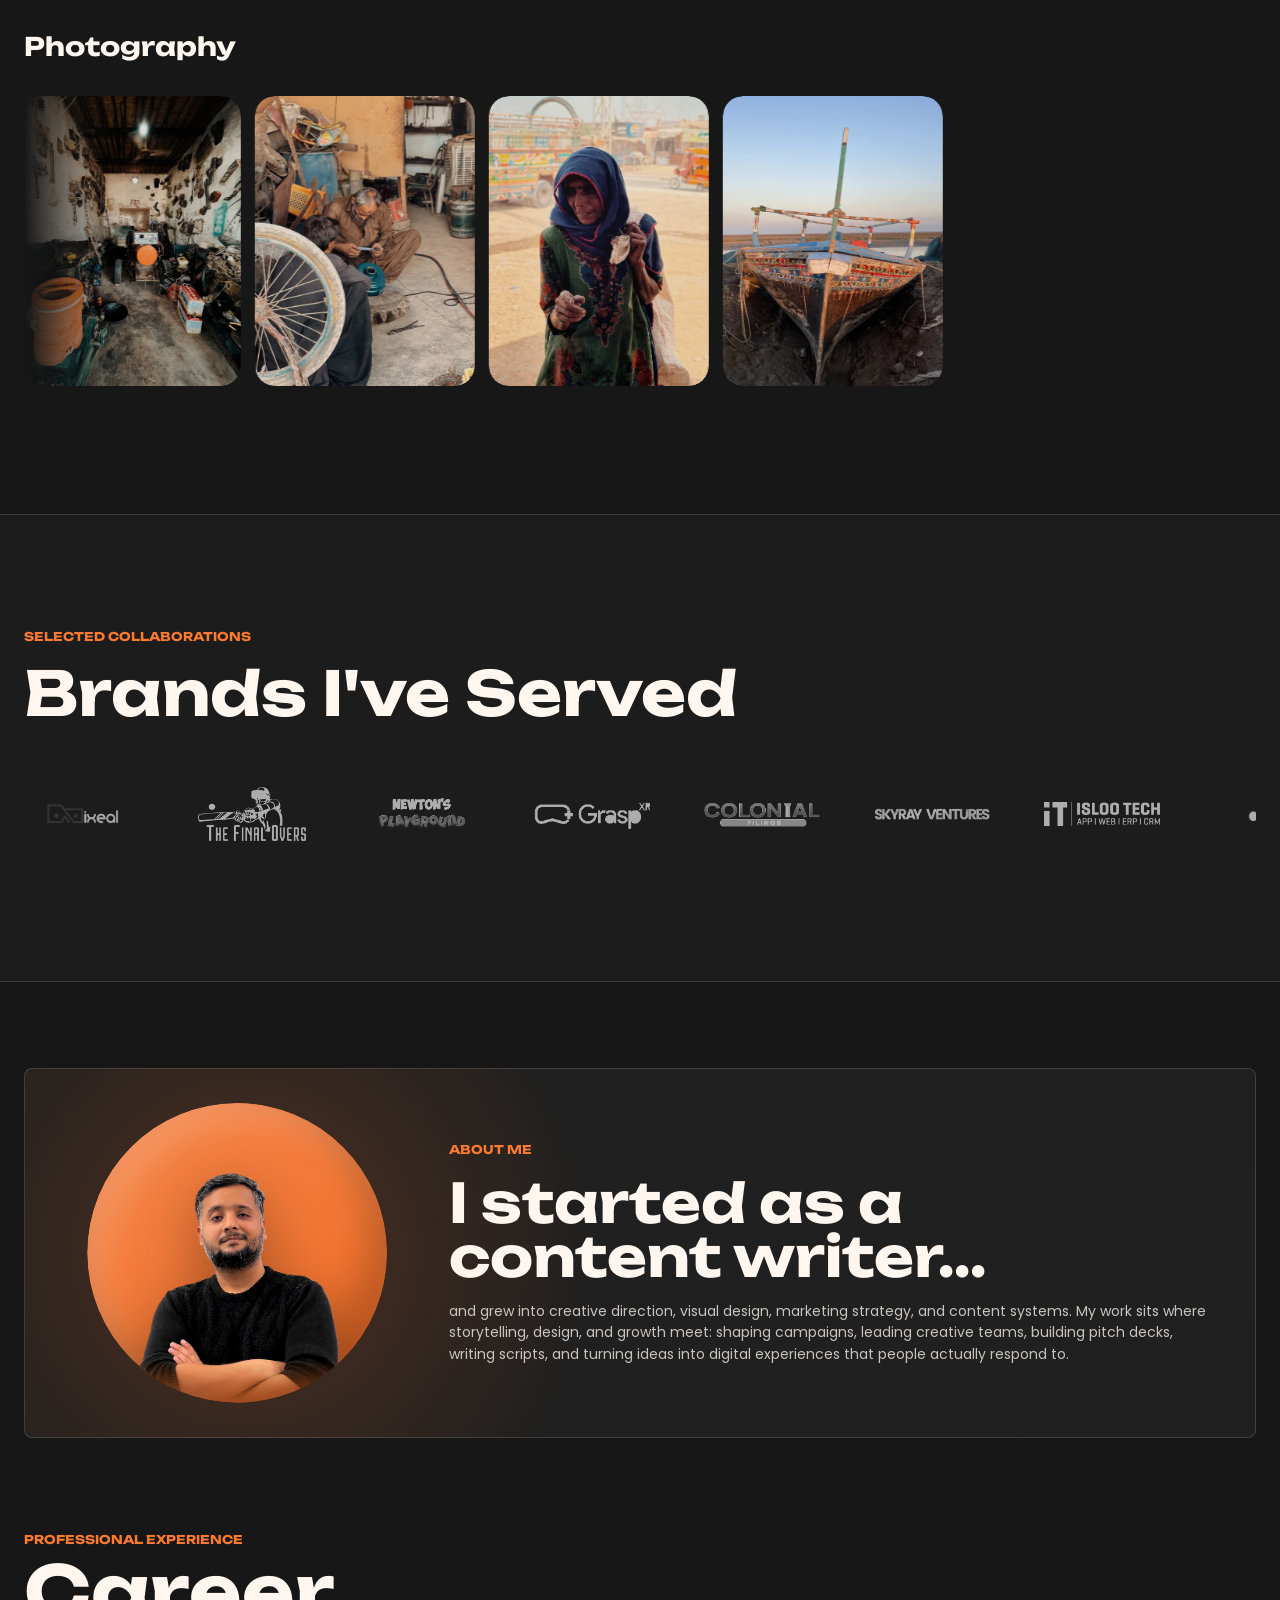
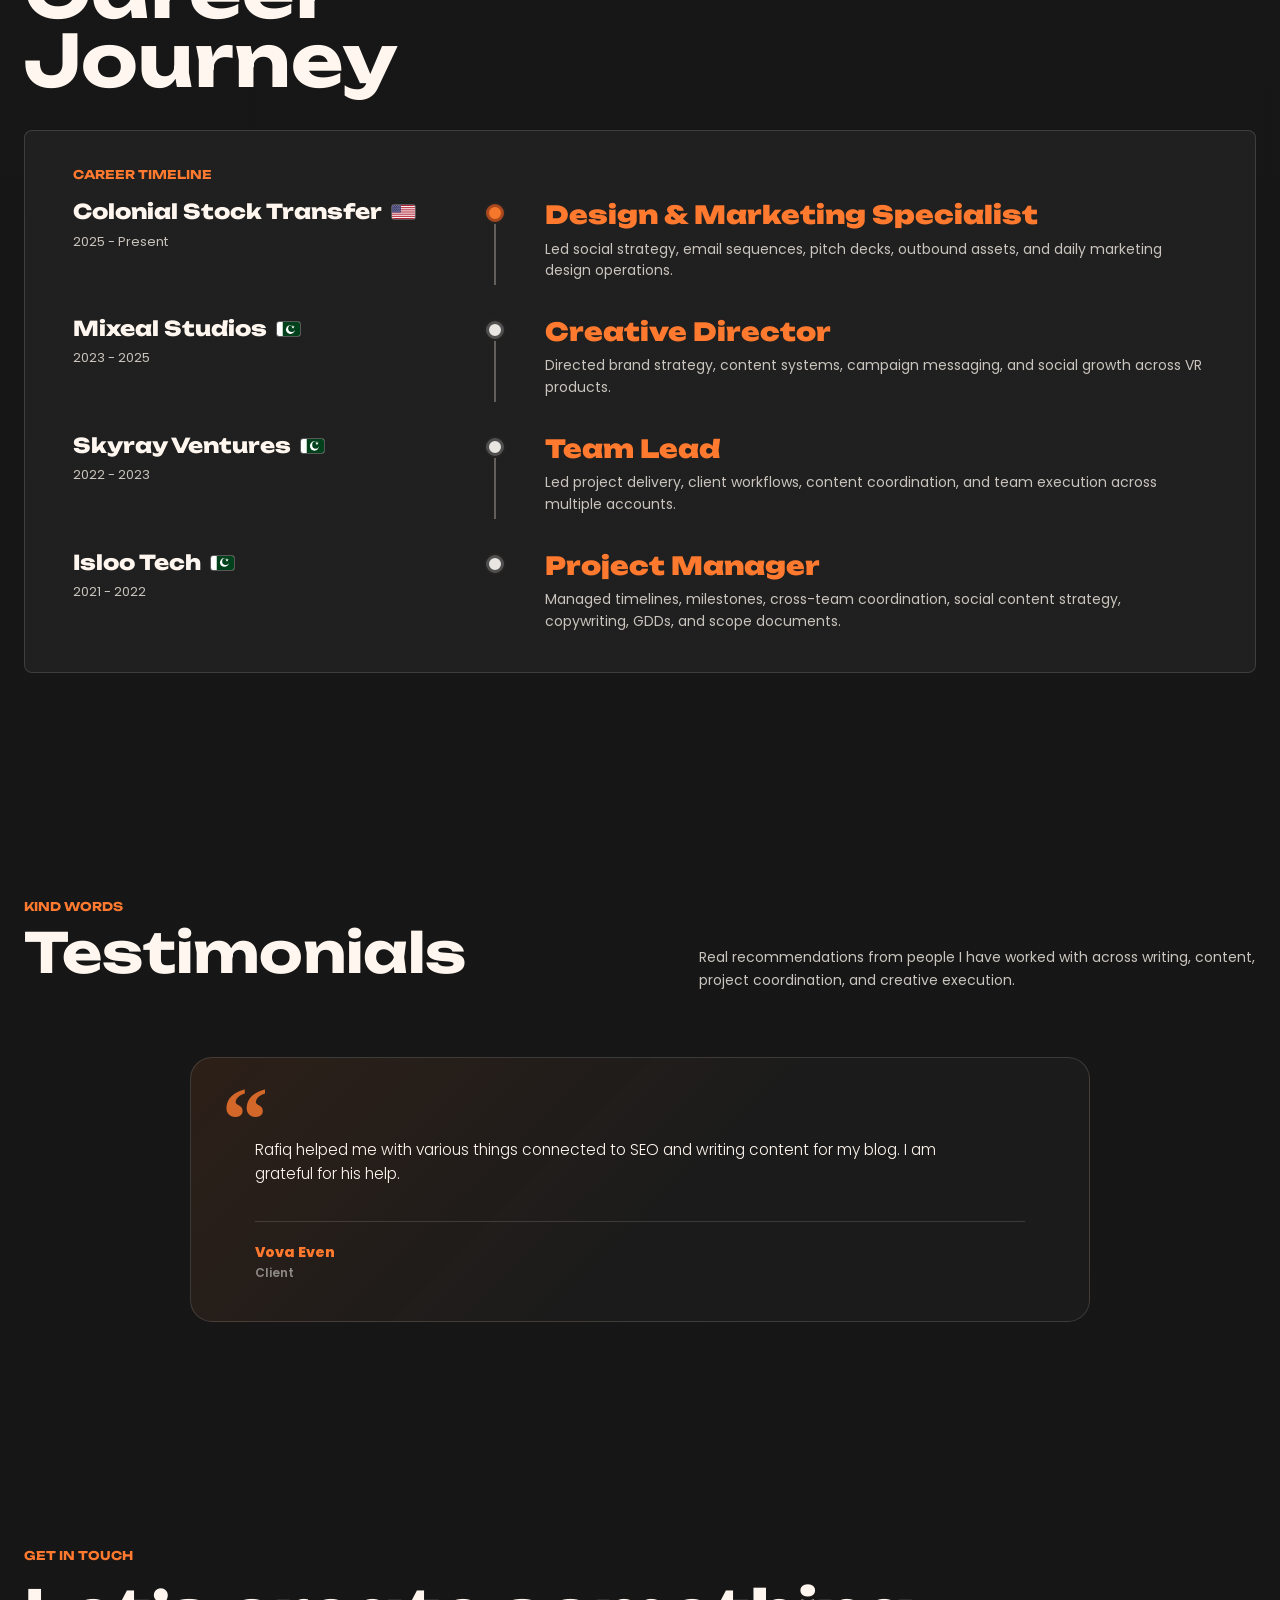
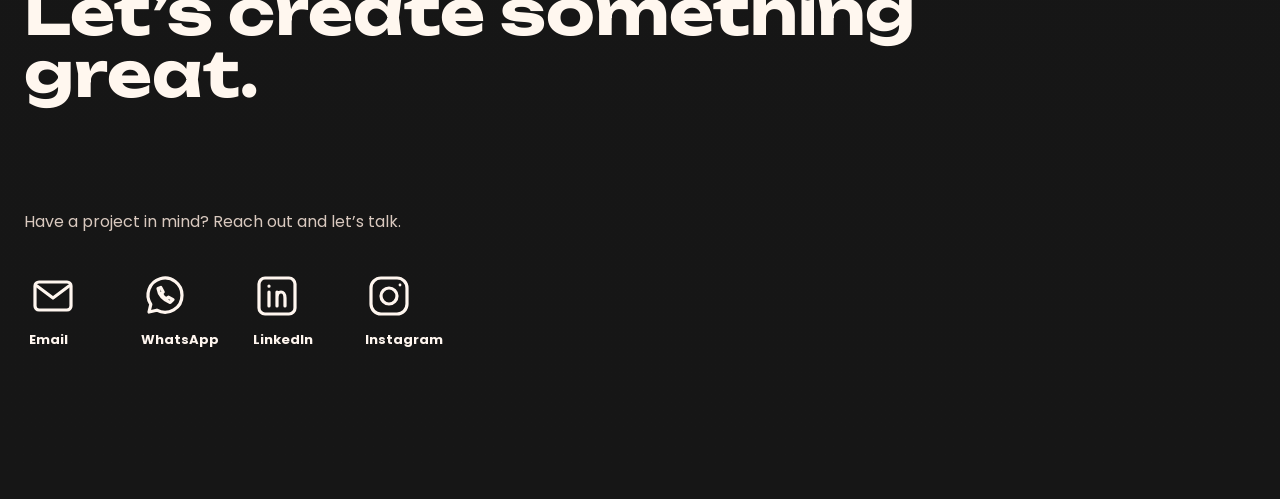
==== commit 5393b34d: "Update career section heading" ====
--- a/index.html
+++ b/index.html
@@ -18,6 +18,7 @@
   <link rel="stylesheet" href="creative-grid.css?v=20261113-v6" />
   <link rel="stylesheet" href="corner-controls.css?v=20261113-v5" />
     <link rel="stylesheet" href="light-theme.css?v=20261113-2" />
+    <link rel="stylesheet" href="timeline-refine.css?v=20261113" />
   </head>
   <body>
     <svg class="ajrak-filters" aria-hidden="true" focusable="false" width="0" height="0">
@@ -225,7 +226,7 @@
 
       <section class="experience" id="experience">
         <div class="section-heading reveal">
-          <p class="eyebrow">Experience / about</p>
+          <p class="eyebrow">Professional Experience</p>
           <h2>Career Journey</h2>
         </div>
         <div class="experience-stack-grid">
--- a/timeline-refine.css
+++ b/timeline-refine.css
@@ -0,0 +1,41 @@
+
+/* A single uninterrupted connector, with a distinct marker for the present role. */
+.experience .timeline {gap:0;}
+.experience .timeline::before {display:none;}
+.experience .timeline-item {align-items:stretch;position:relative;}
+.experience .timeline-item:not(:last-child) {padding-bottom:36px;}
+.experience .timeline-item .timeline-dot,
+html[data-theme="light"] .experience .timeline-item .timeline-dot {
+  position:relative;align-self:stretch;width:24px;height:auto;min-height:24px;
+  margin:3px auto 0;border:0;border-radius:0;background:transparent;box-shadow:none;
+}
+.experience .timeline-item .timeline-dot::before,
+html[data-theme="light"] .experience .timeline-item .timeline-dot::before {
+  content:"";display:block;position:absolute;z-index:0;left:50%;top:12px;bottom:-3px;
+  width:2px;height:auto;border:0;transform:translateX(-50%);
+  background:rgba(224,212,202,.35);
+}
+.experience .timeline-item:last-child .timeline-dot::before {display:none;}
+.experience .timeline-item .timeline-dot::after,
+html[data-theme="light"] .experience .timeline-item .timeline-dot::after {
+  content:"";position:absolute;z-index:1;top:0;left:50%;transform:translateX(-50%);
+  width:18px;height:18px;border-radius:50%;box-sizing:border-box;
+  background:#e9e5e0;border:3px solid #505050;box-shadow:0 0 0 2px #242321;
+}
+.experience .timeline-item .timeline-dot.active::after {
+  background:#f4772b;border-color:#aa491d;
+}
+html[data-theme="light"] .experience .timeline-item .timeline-dot::before {background:#b9a08d;}
+html[data-theme="light"] .experience .timeline-item .timeline-dot::after {
+  background:#fffaf4;border-color:#866a58;box-shadow:0 0 0 2px #fffaf4;
+}
+html[data-theme="light"] .experience .timeline-item .timeline-dot.active::after {
+  background:#e86a27;border-color:#a44618;
+}
+@media(max-width:680px){
+  .experience .timeline-item:not(:last-child){padding-bottom:30px;}
+  .experience .timeline-item .timeline-dot,
+  html[data-theme="light"] .experience .timeline-item .timeline-dot{grid-column:1;grid-row:1 / span 2;width:24px;}
+}
+
+html[data-theme="light"] .experience .timeline-item:last-child .timeline-dot::before{display:none;}
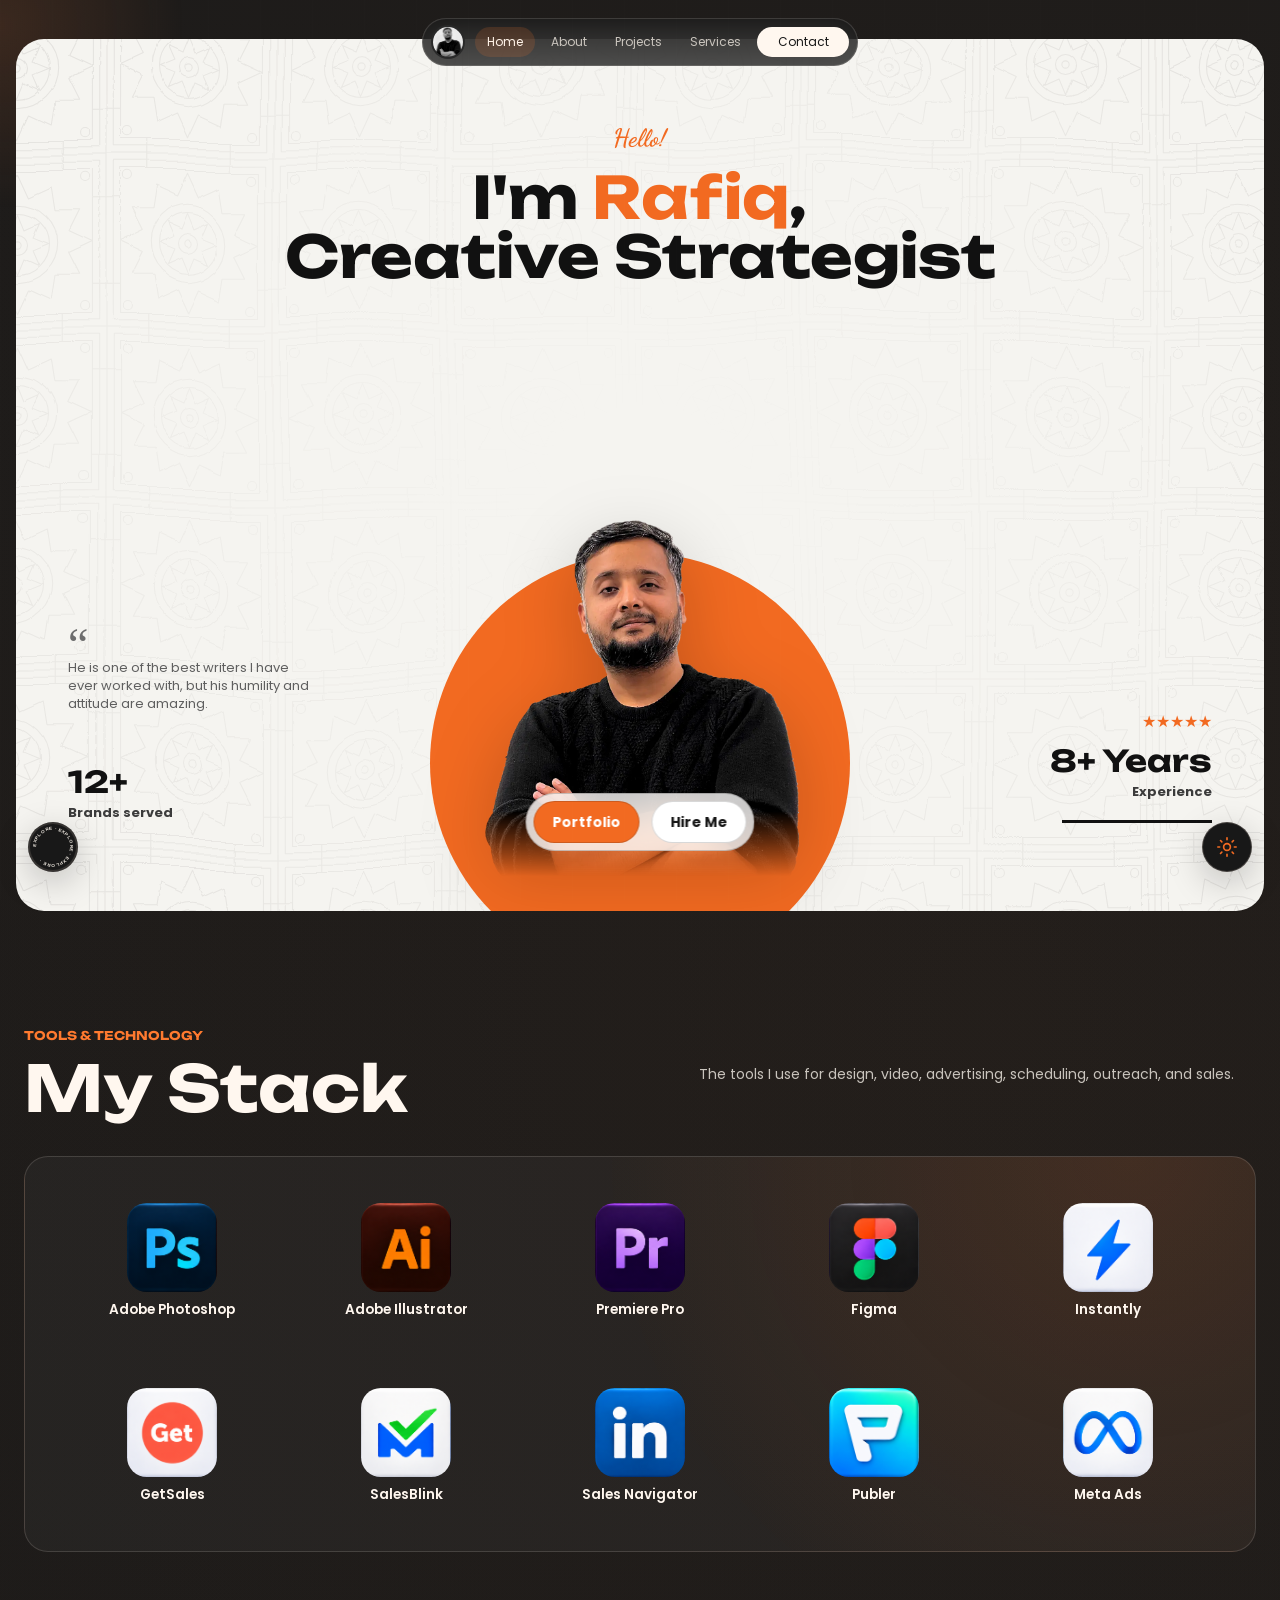
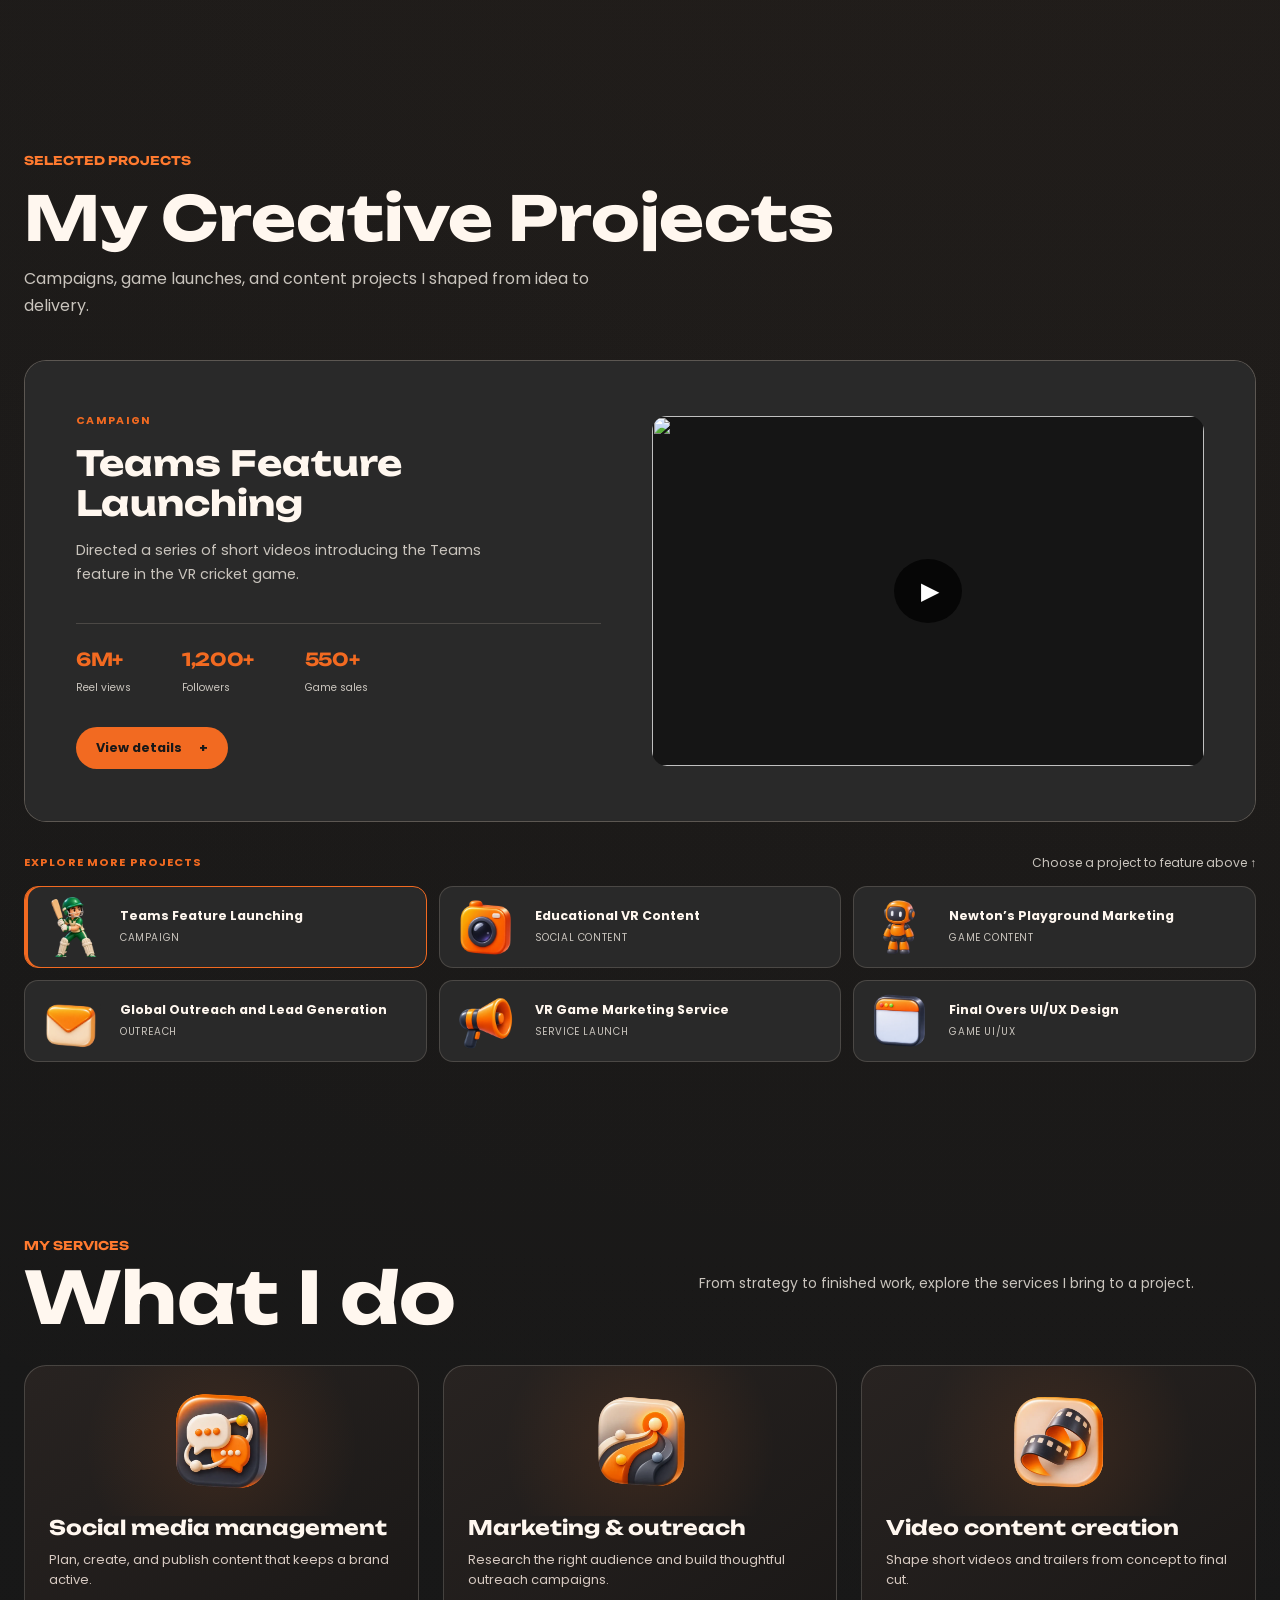
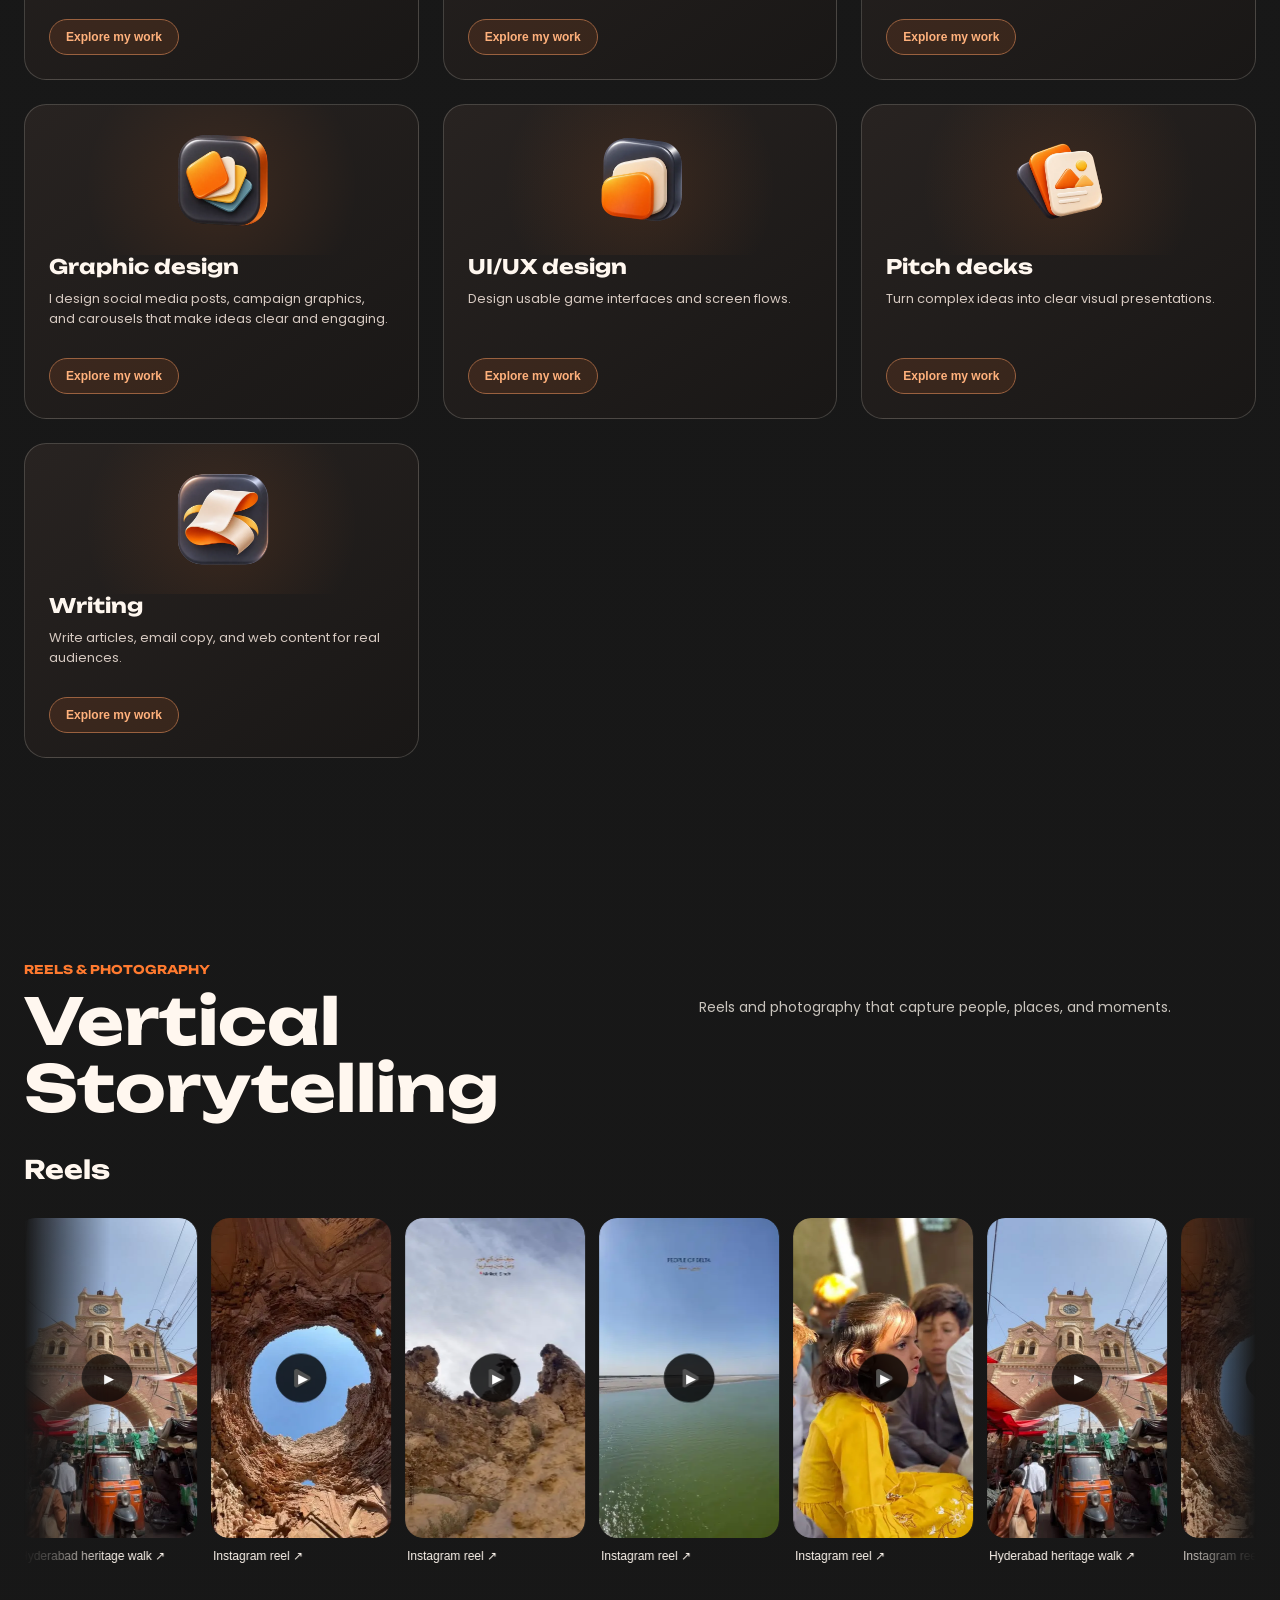
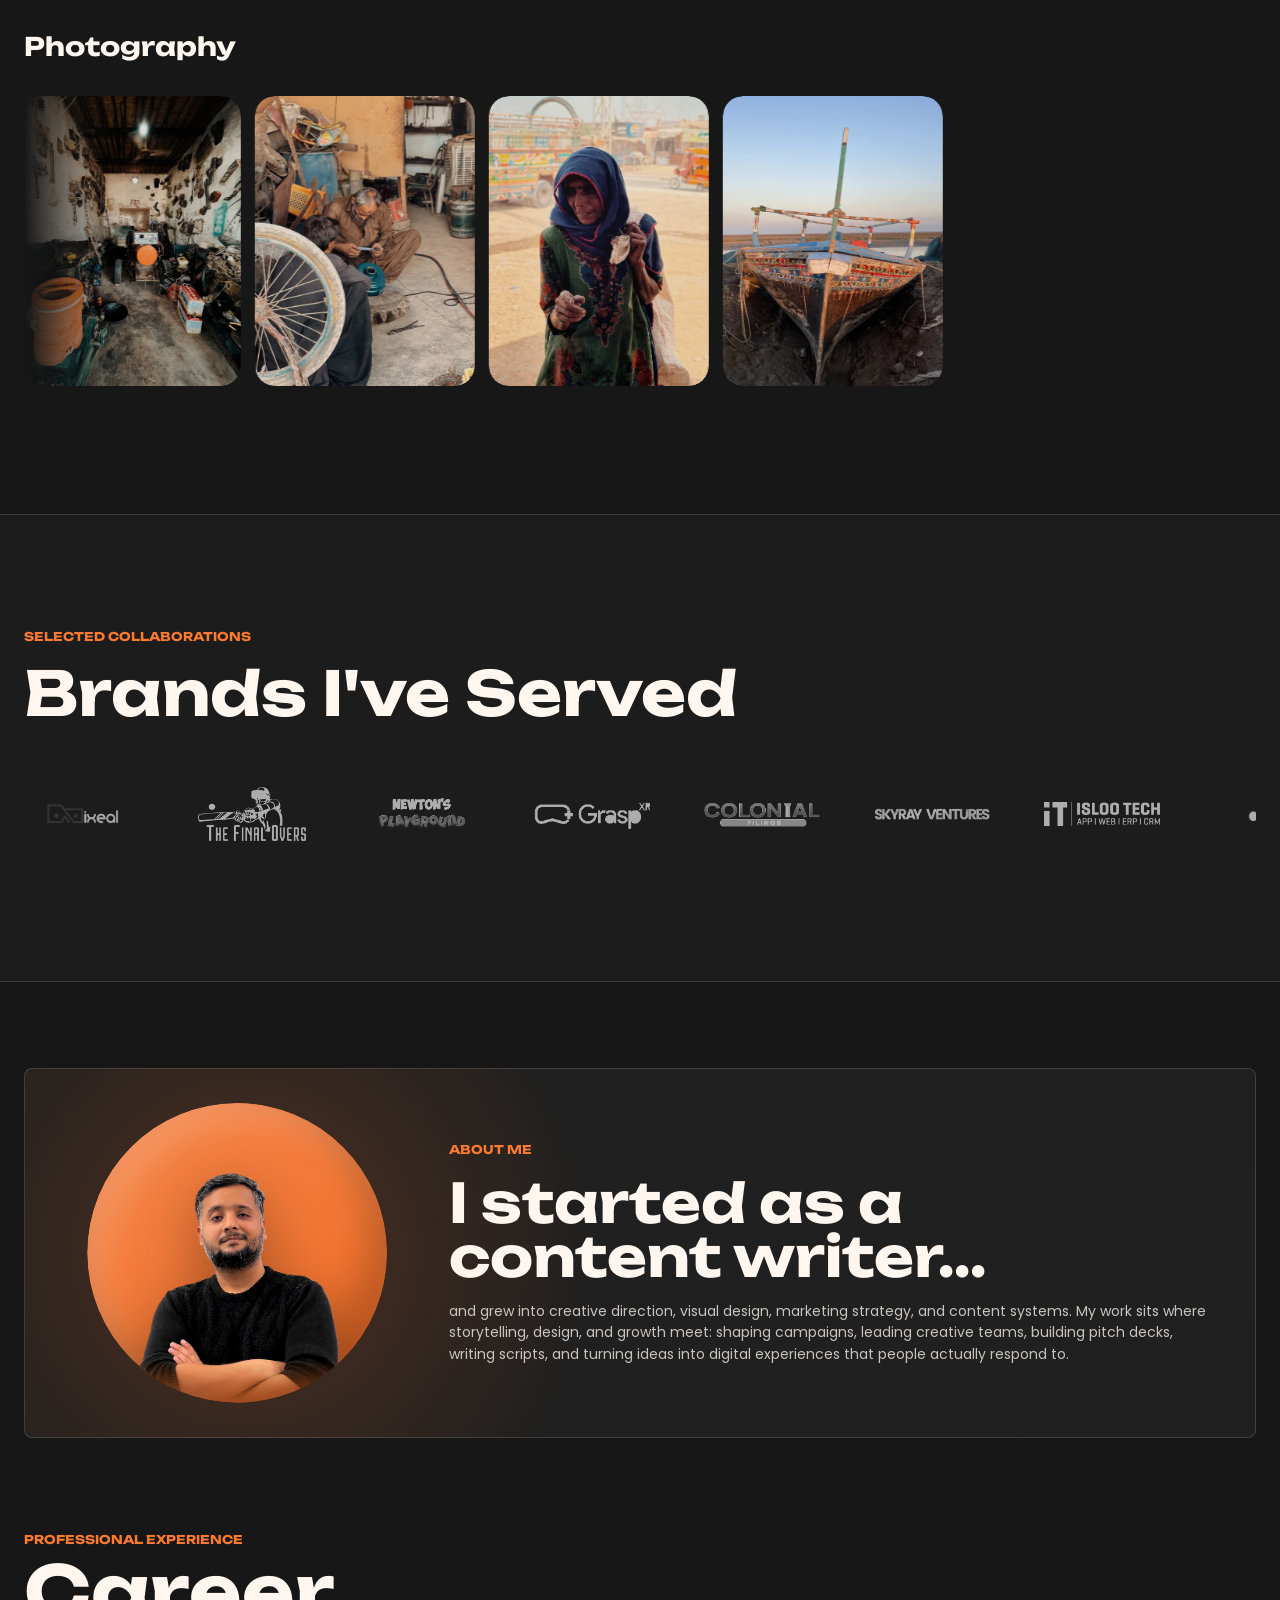
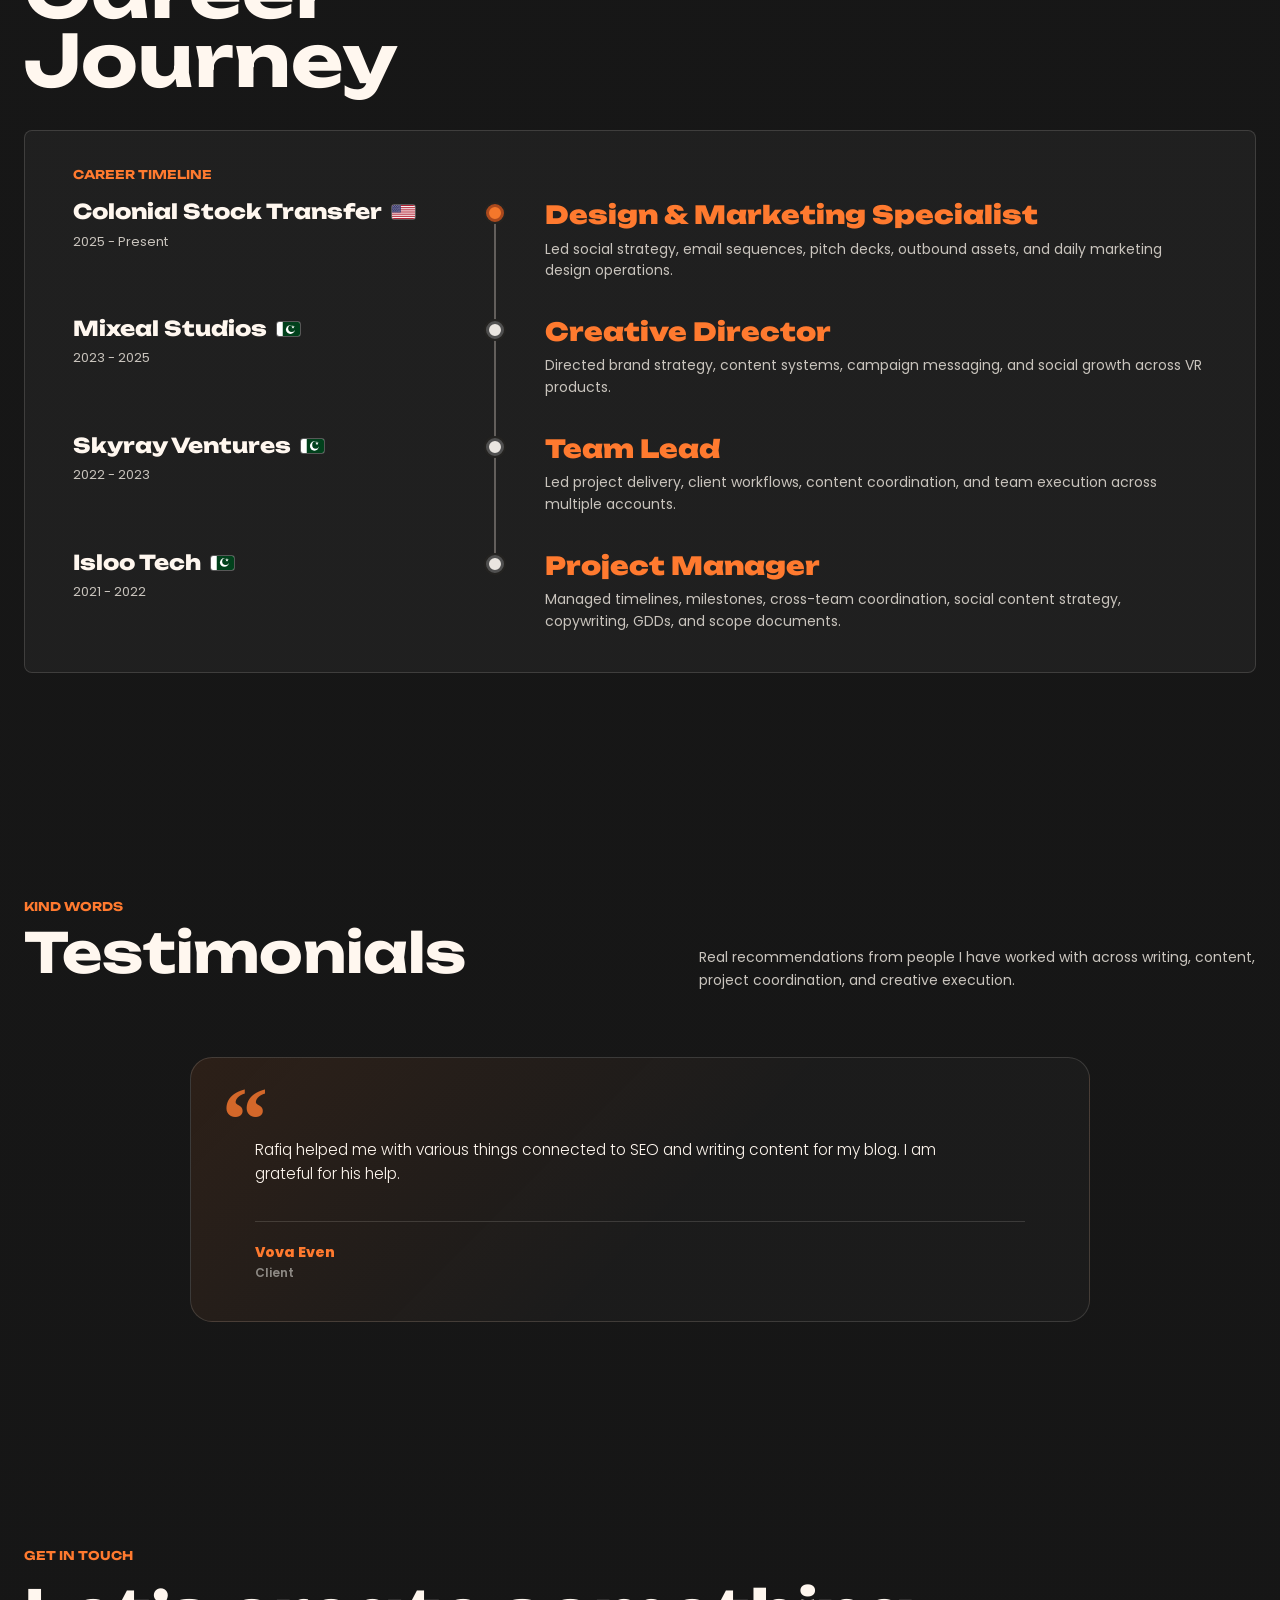
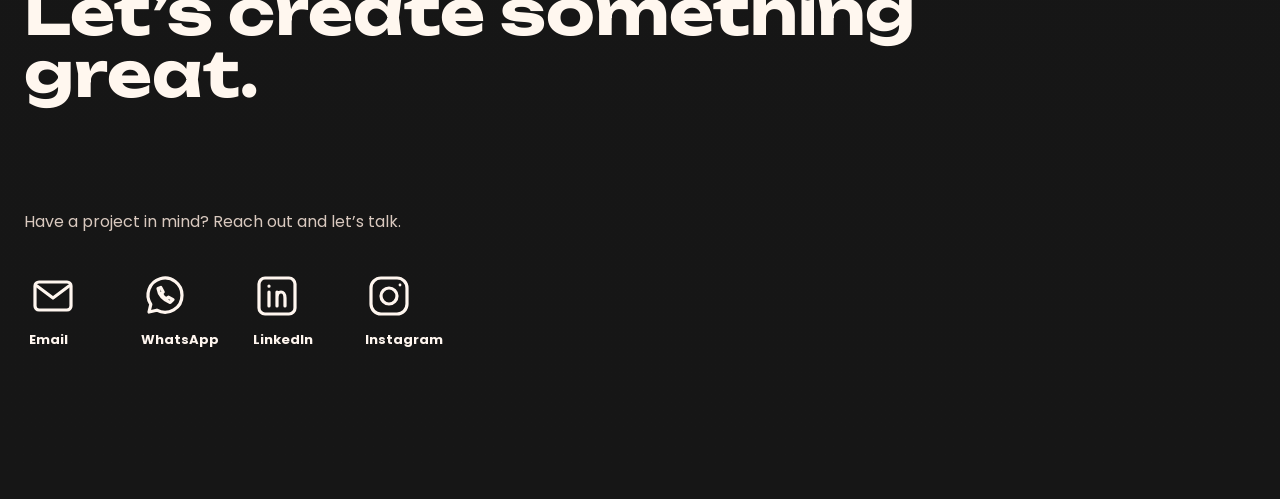
==== commit 7db17c5a: "Connect timeline markers continuously" ====
--- a/index.html
+++ b/index.html
@@ -18,7 +18,7 @@
   <link rel="stylesheet" href="creative-grid.css?v=20261113-v6" />
   <link rel="stylesheet" href="corner-controls.css?v=20261113-v5" />
     <link rel="stylesheet" href="light-theme.css?v=20261113-2" />
-    <link rel="stylesheet" href="timeline-refine.css?v=20261113" />
+    <link rel="stylesheet" href="timeline-refine.css?v=20261113-2" />
   </head>
   <body>
     <svg class="ajrak-filters" aria-hidden="true" focusable="false" width="0" height="0">
--- a/timeline-refine.css
+++ b/timeline-refine.css
@@ -39,3 +39,6 @@
 }
 
 html[data-theme="light"] .experience .timeline-item:last-child .timeline-dot::before{display:none;}
+
+.experience .timeline-item:not(:last-child) .timeline-dot::before,html[data-theme="light"] .experience .timeline-item:not(:last-child) .timeline-dot::before{bottom:-39px;}
+@media(max-width:680px){.experience .timeline-item:not(:last-child) .timeline-dot::before,html[data-theme="light"] .experience .timeline-item:not(:last-child) .timeline-dot::before{bottom:-33px;}}
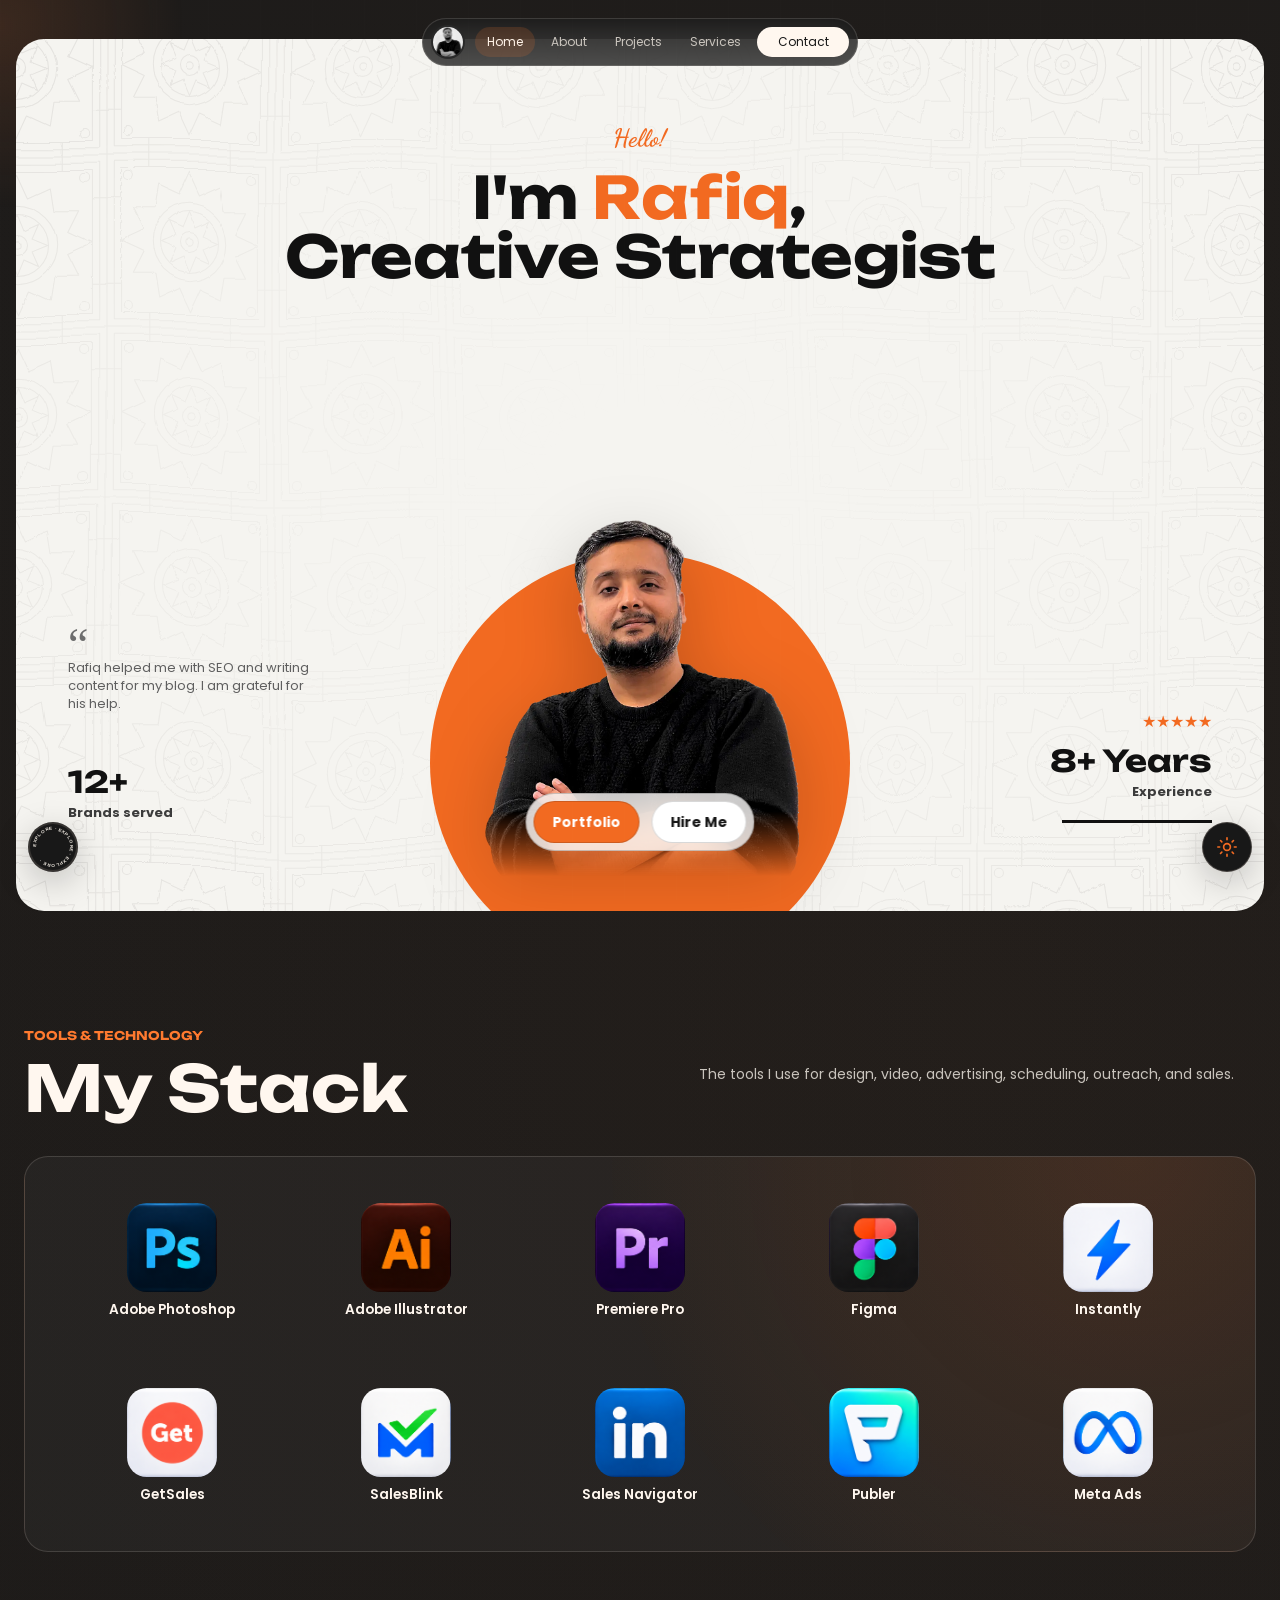
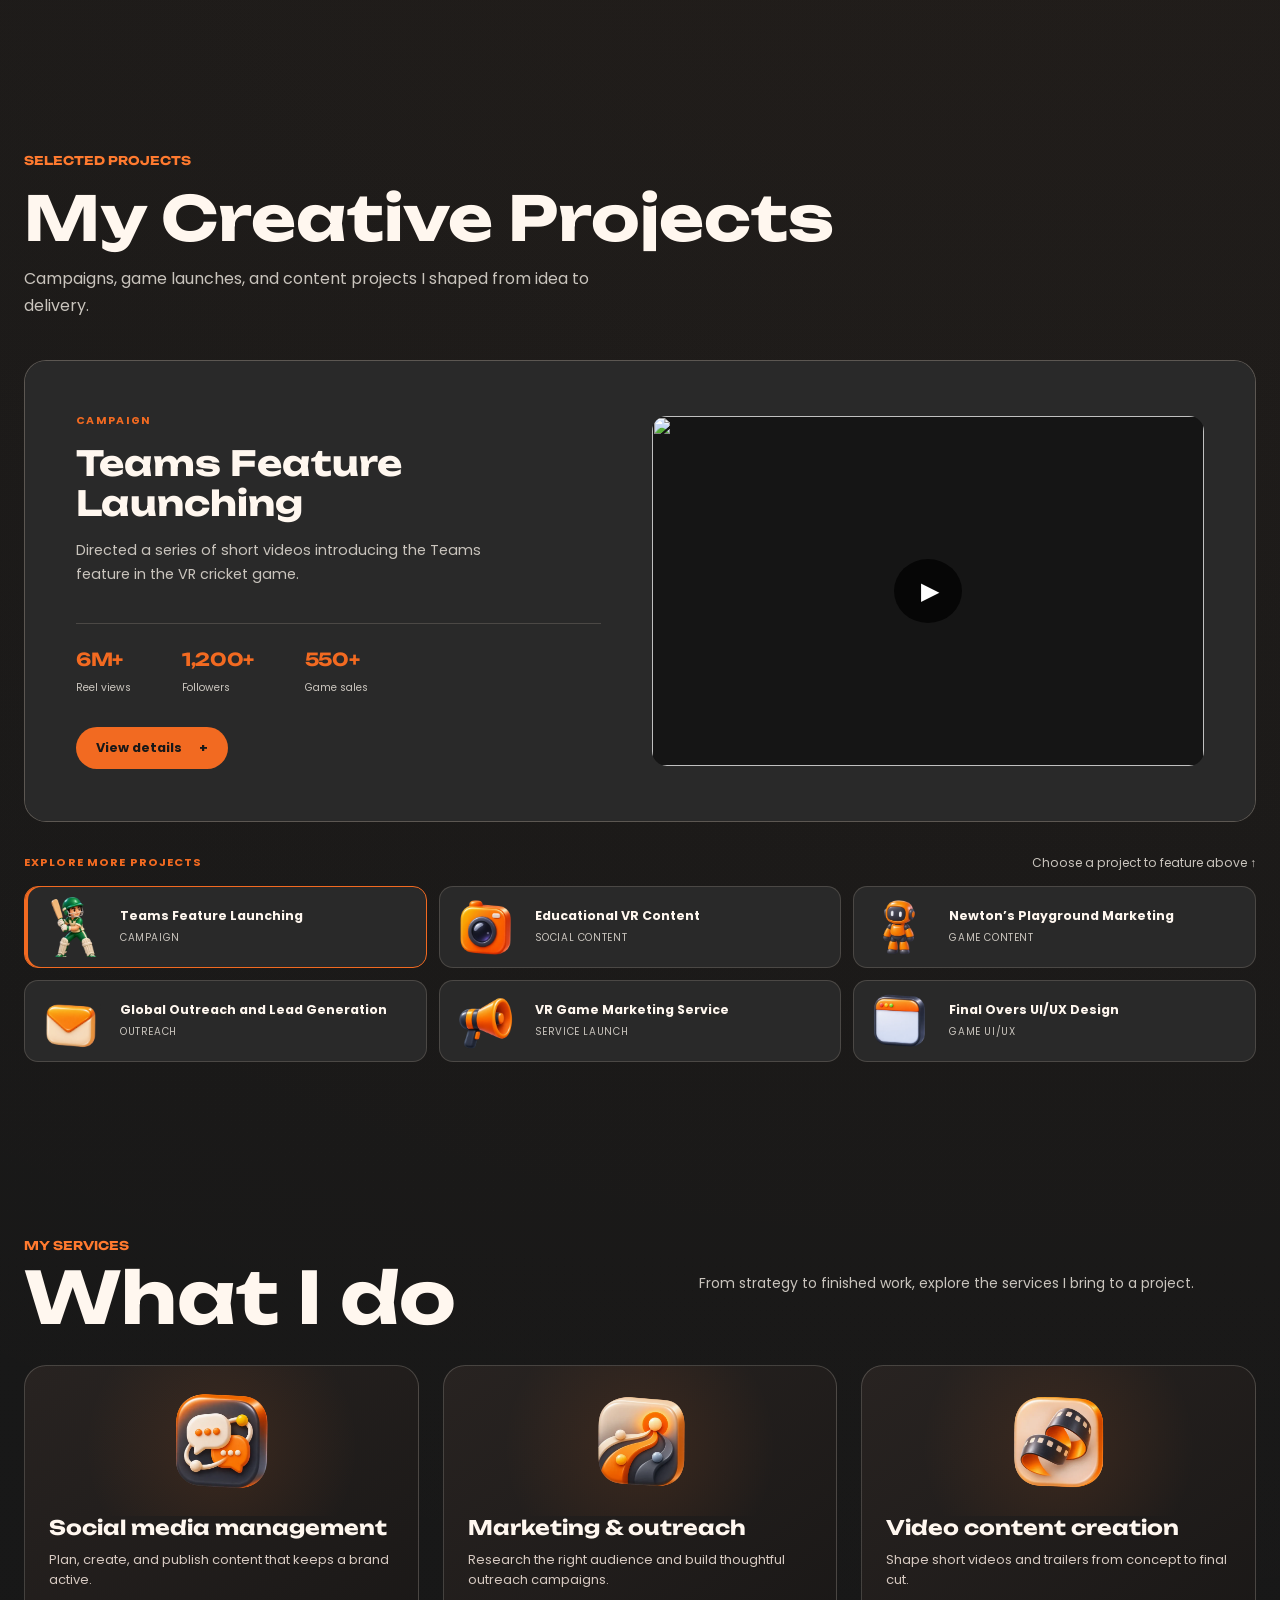
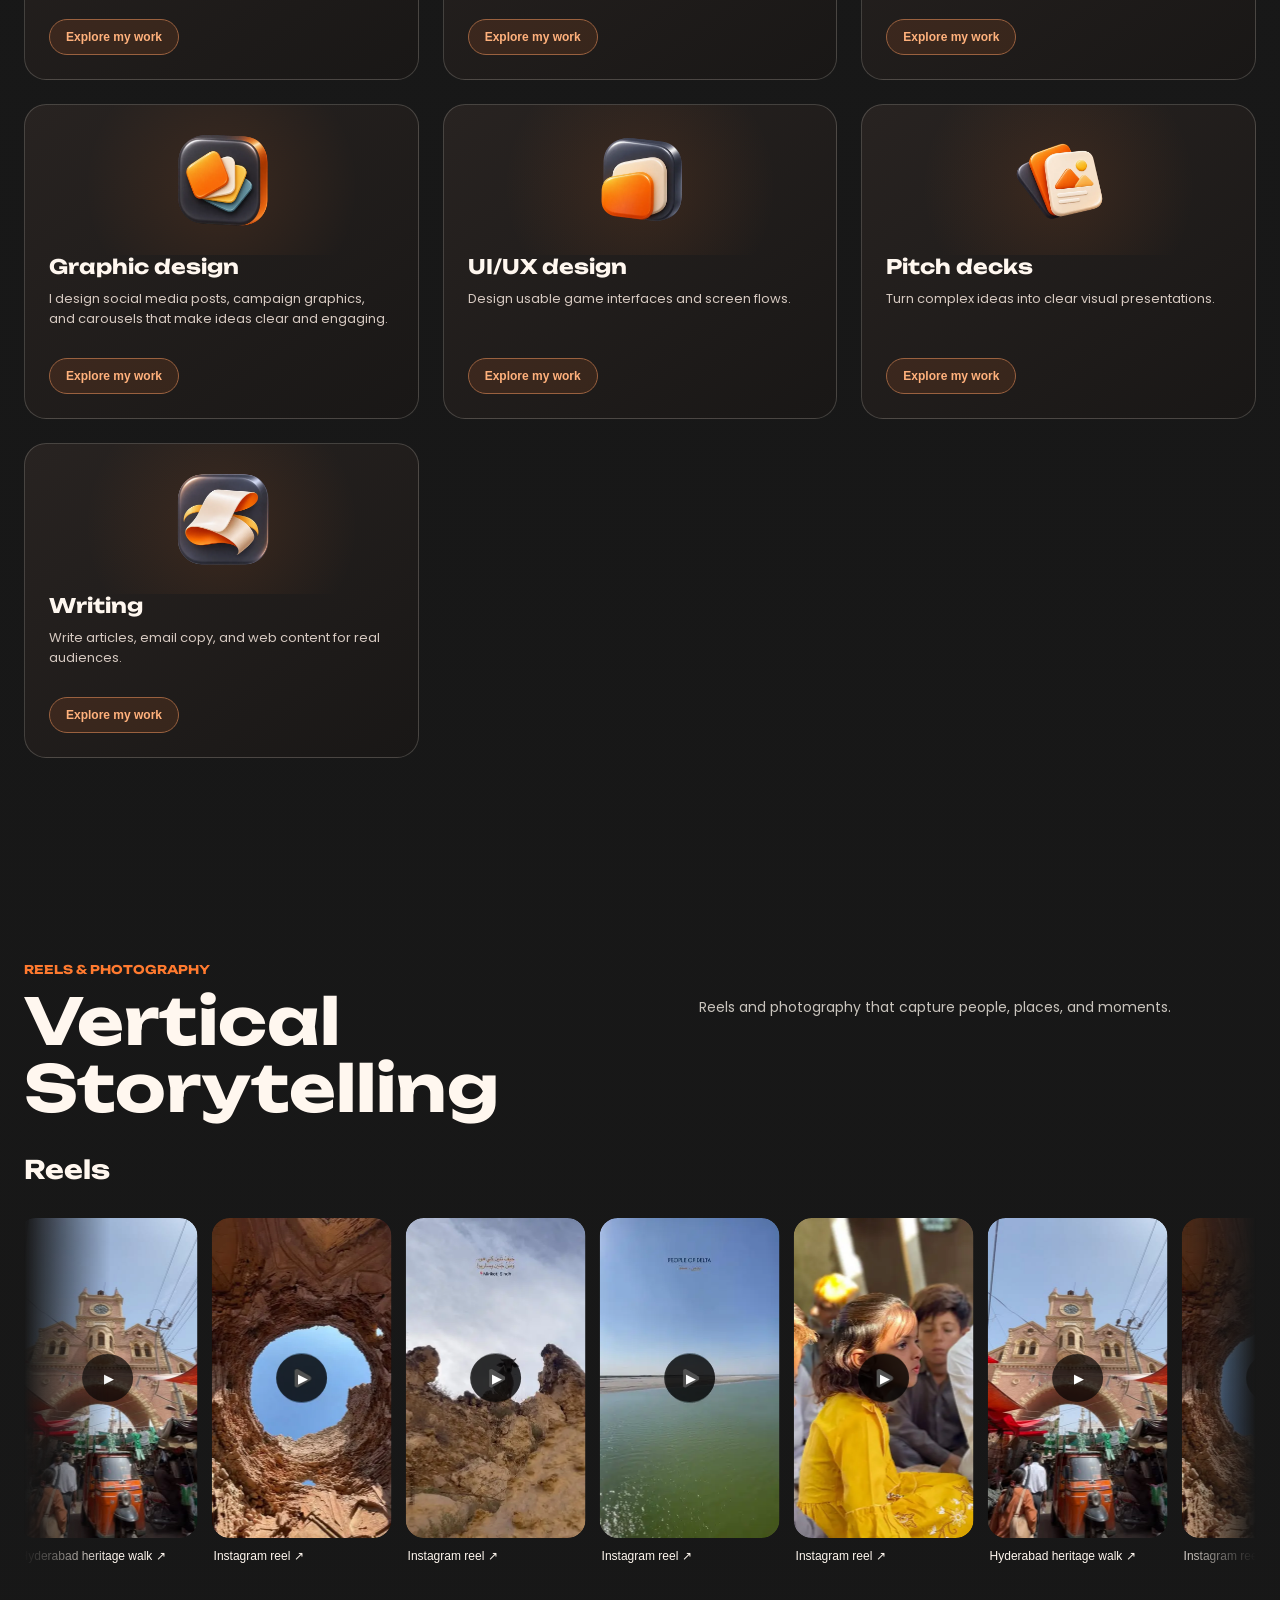
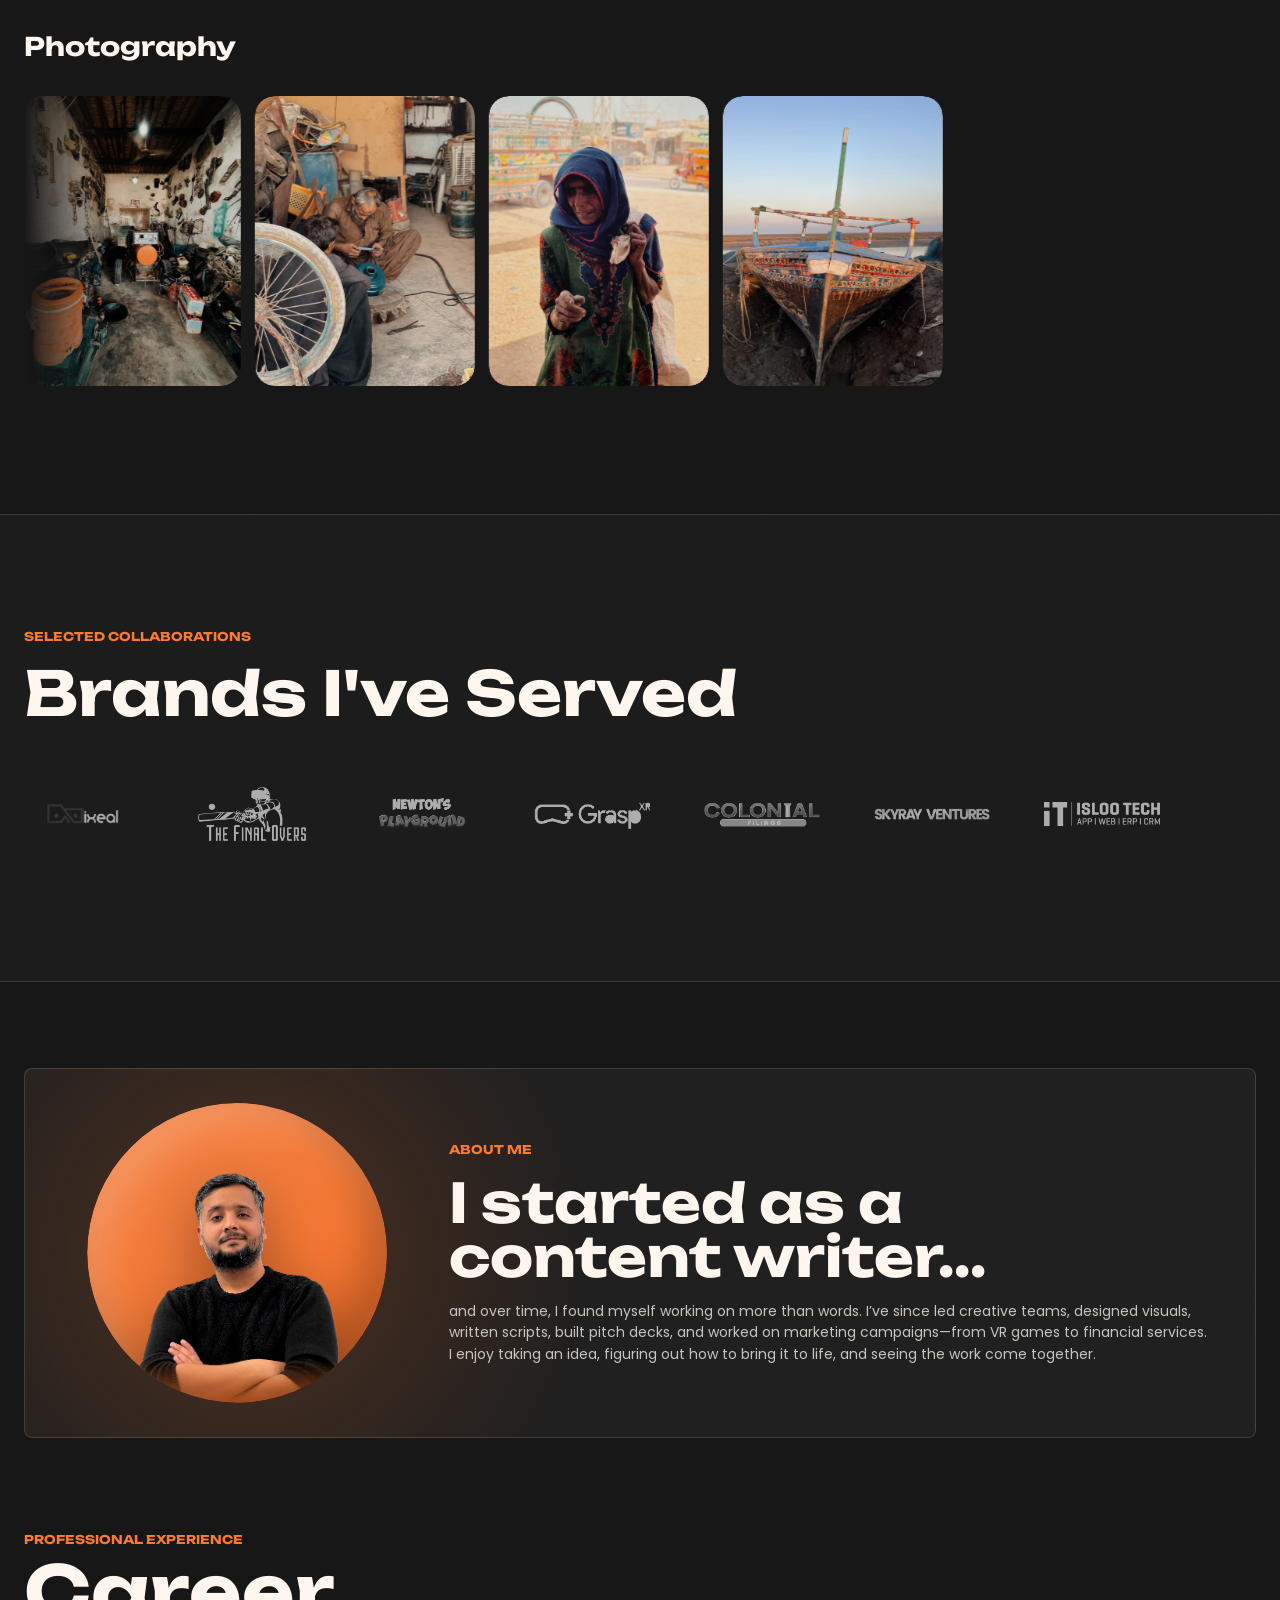
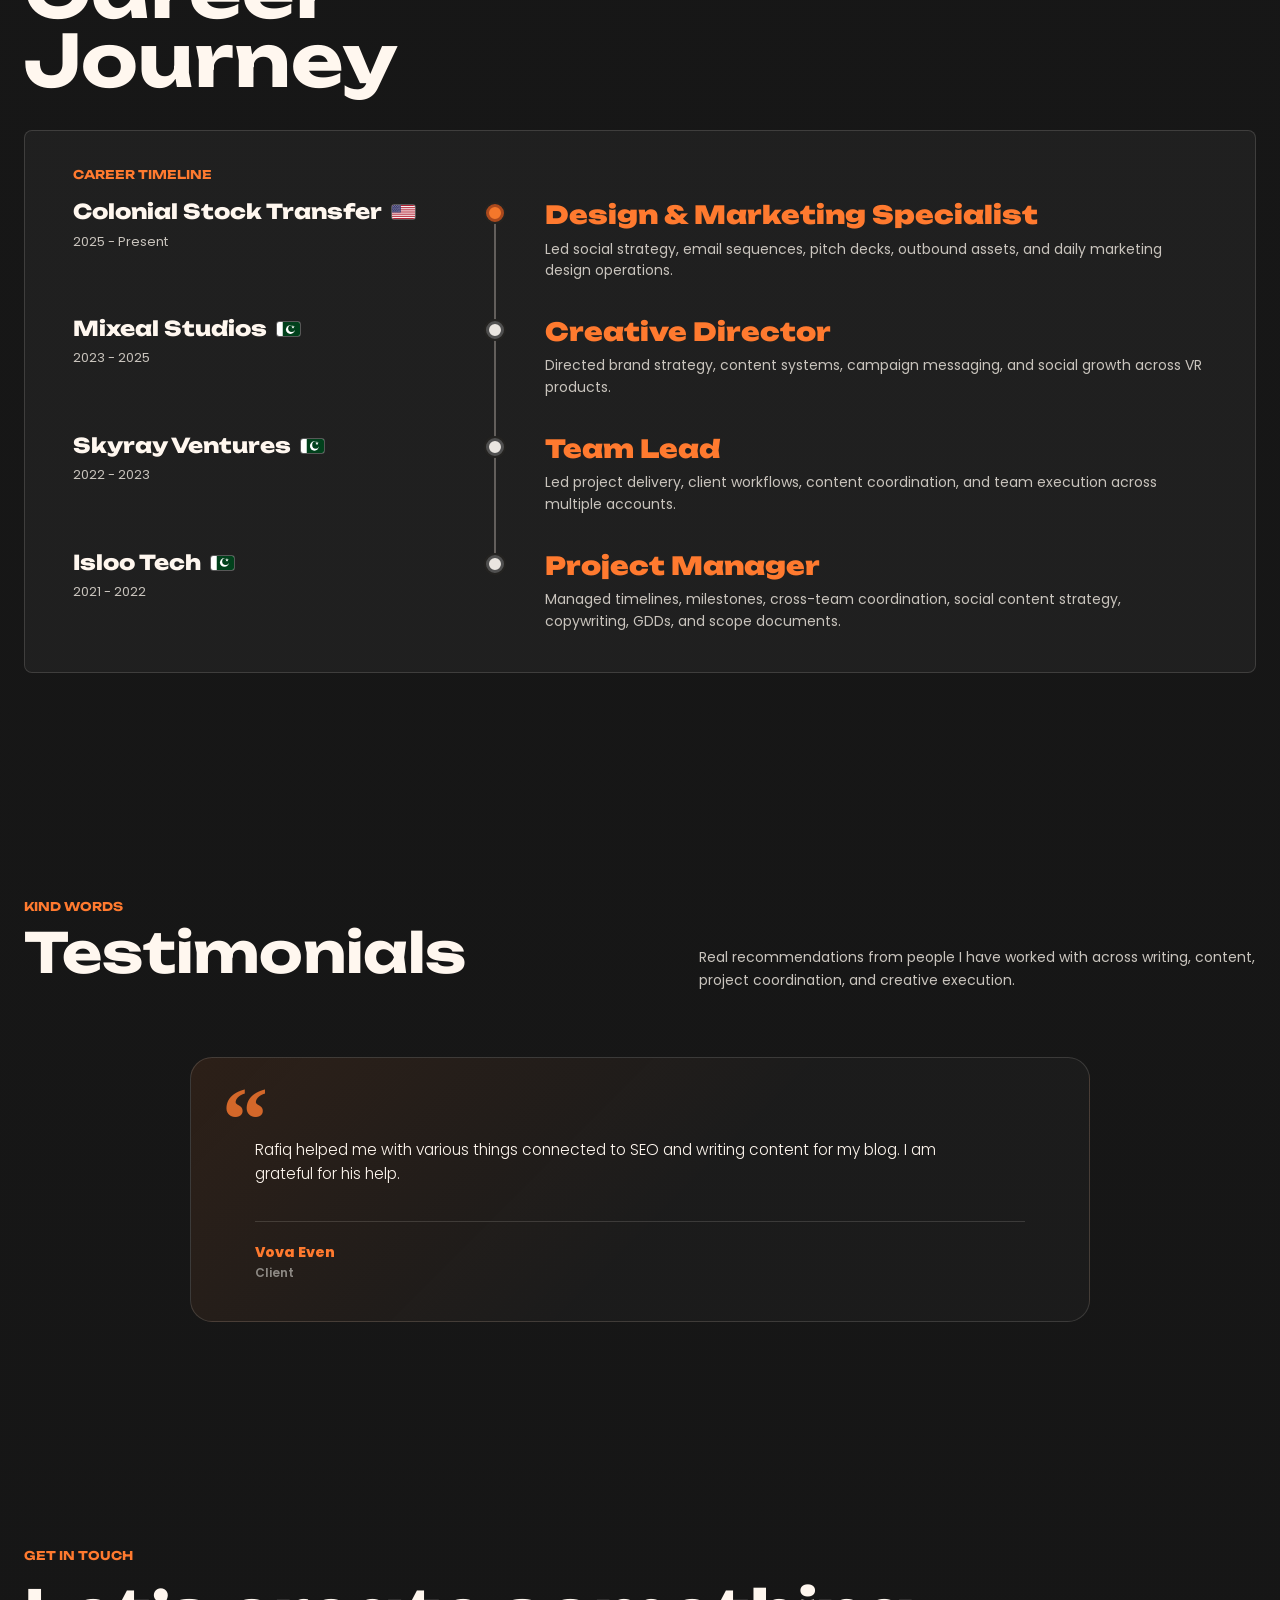
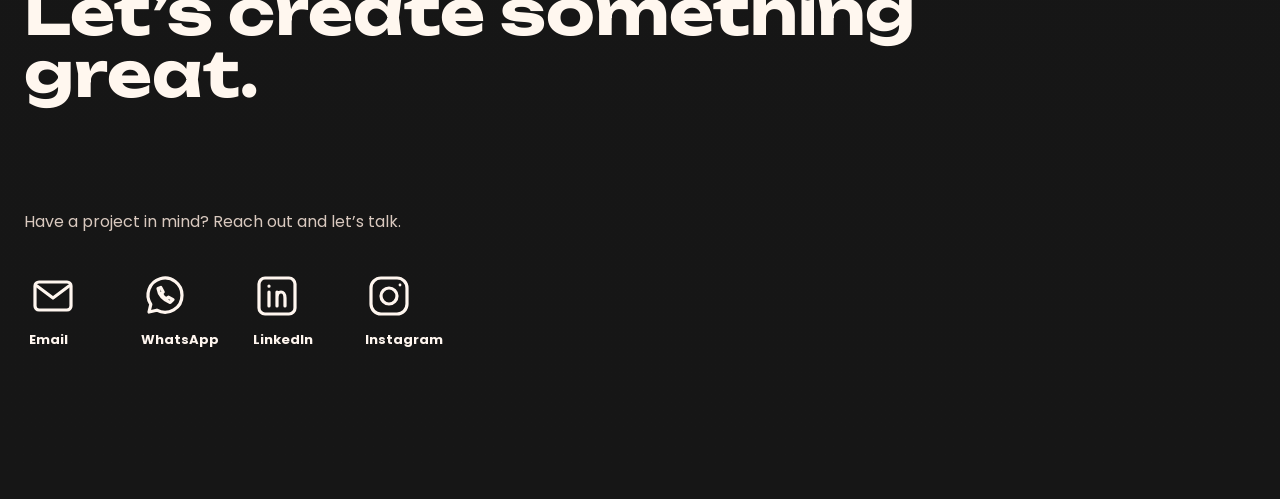
==== commit 49de2281: "Make About paragraph more personal" ====
--- a/index.html
+++ b/index.html
@@ -218,7 +218,7 @@
             <p class="eyebrow">About me</p>
             <h2>I started as a content writer...</h2>
             <p>
-              and grew into creative direction, visual design, marketing strategy, and content systems. My work sits where storytelling, design, and growth meet: shaping campaigns, leading creative teams, building pitch decks, writing scripts, and turning ideas into digital experiences that people actually respond to.
+              and over time, I found myself working on more than words. I’ve since led creative teams, designed visuals, written scripts, built pitch decks, and worked on marketing campaigns—from VR games to financial services. I enjoy taking an idea, figuring out how to bring it to life, and seeing the work come together.
             </p>
           </div>
         </div>
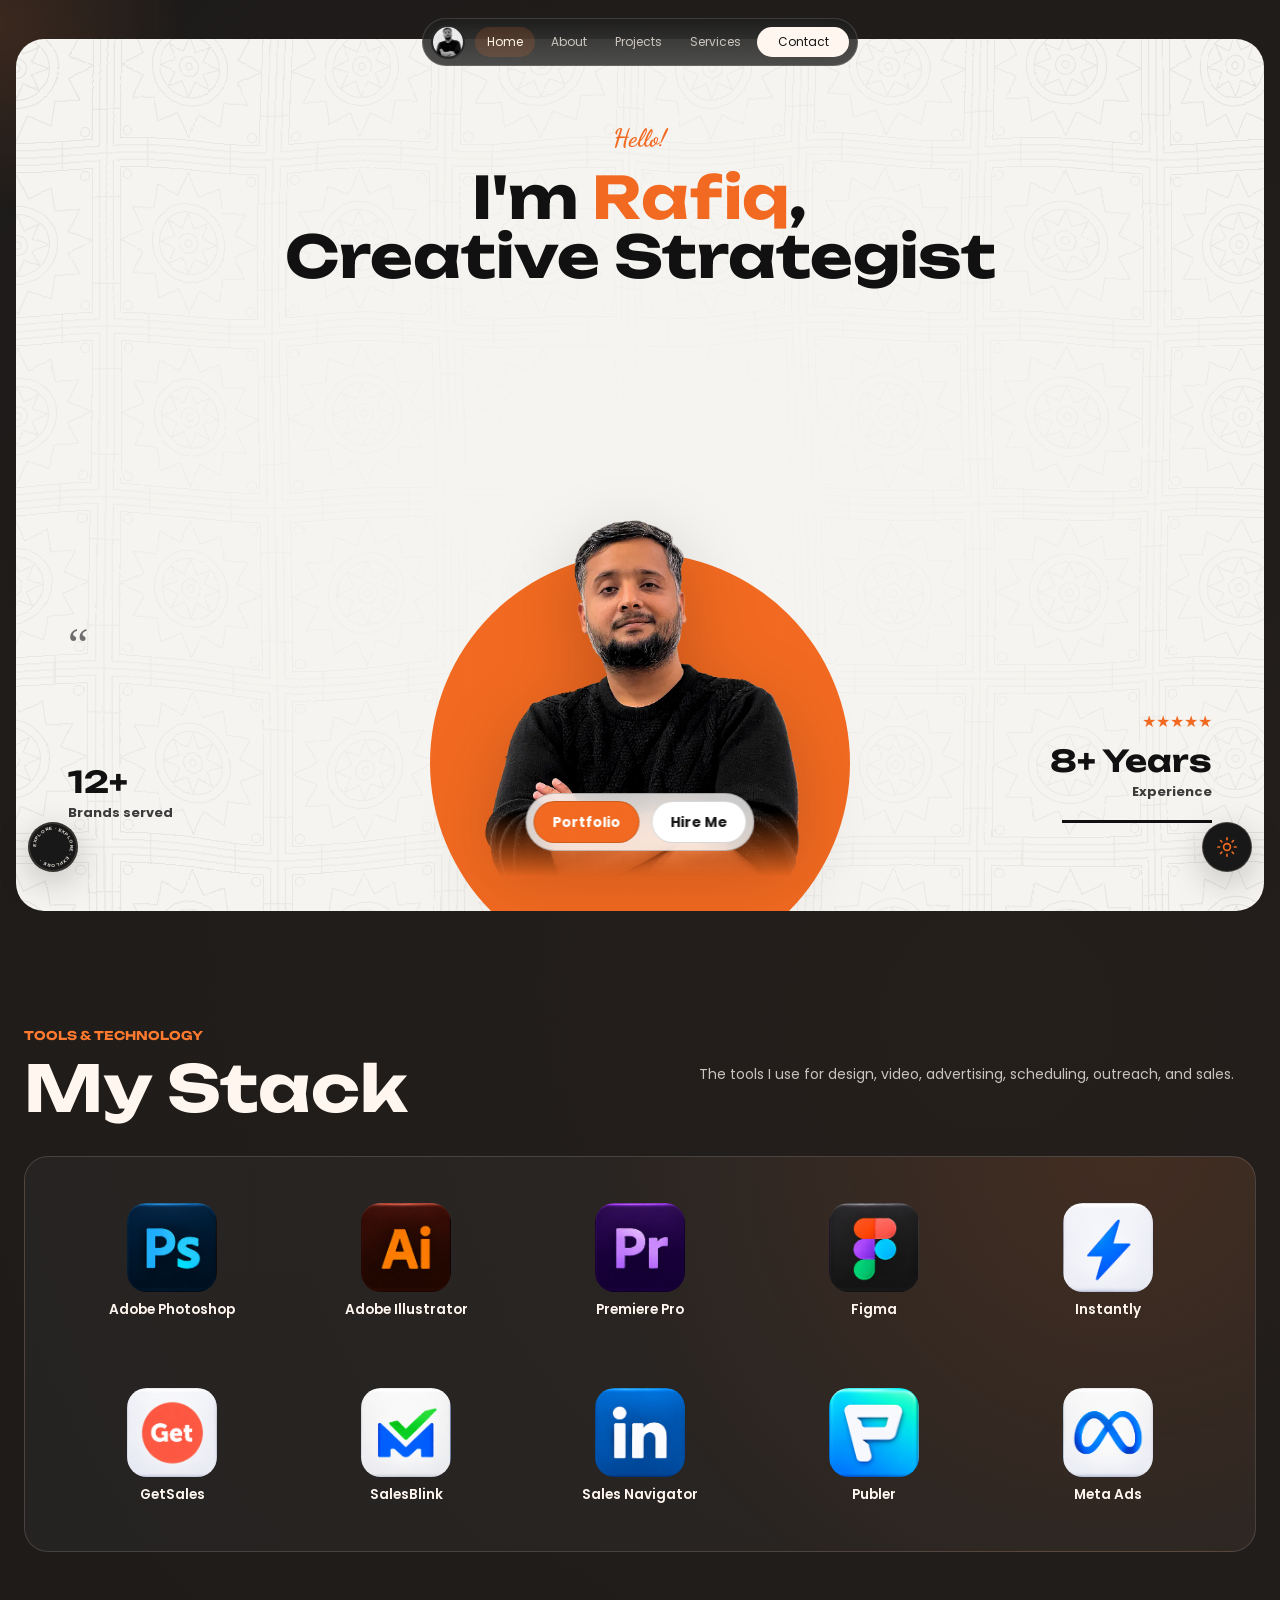
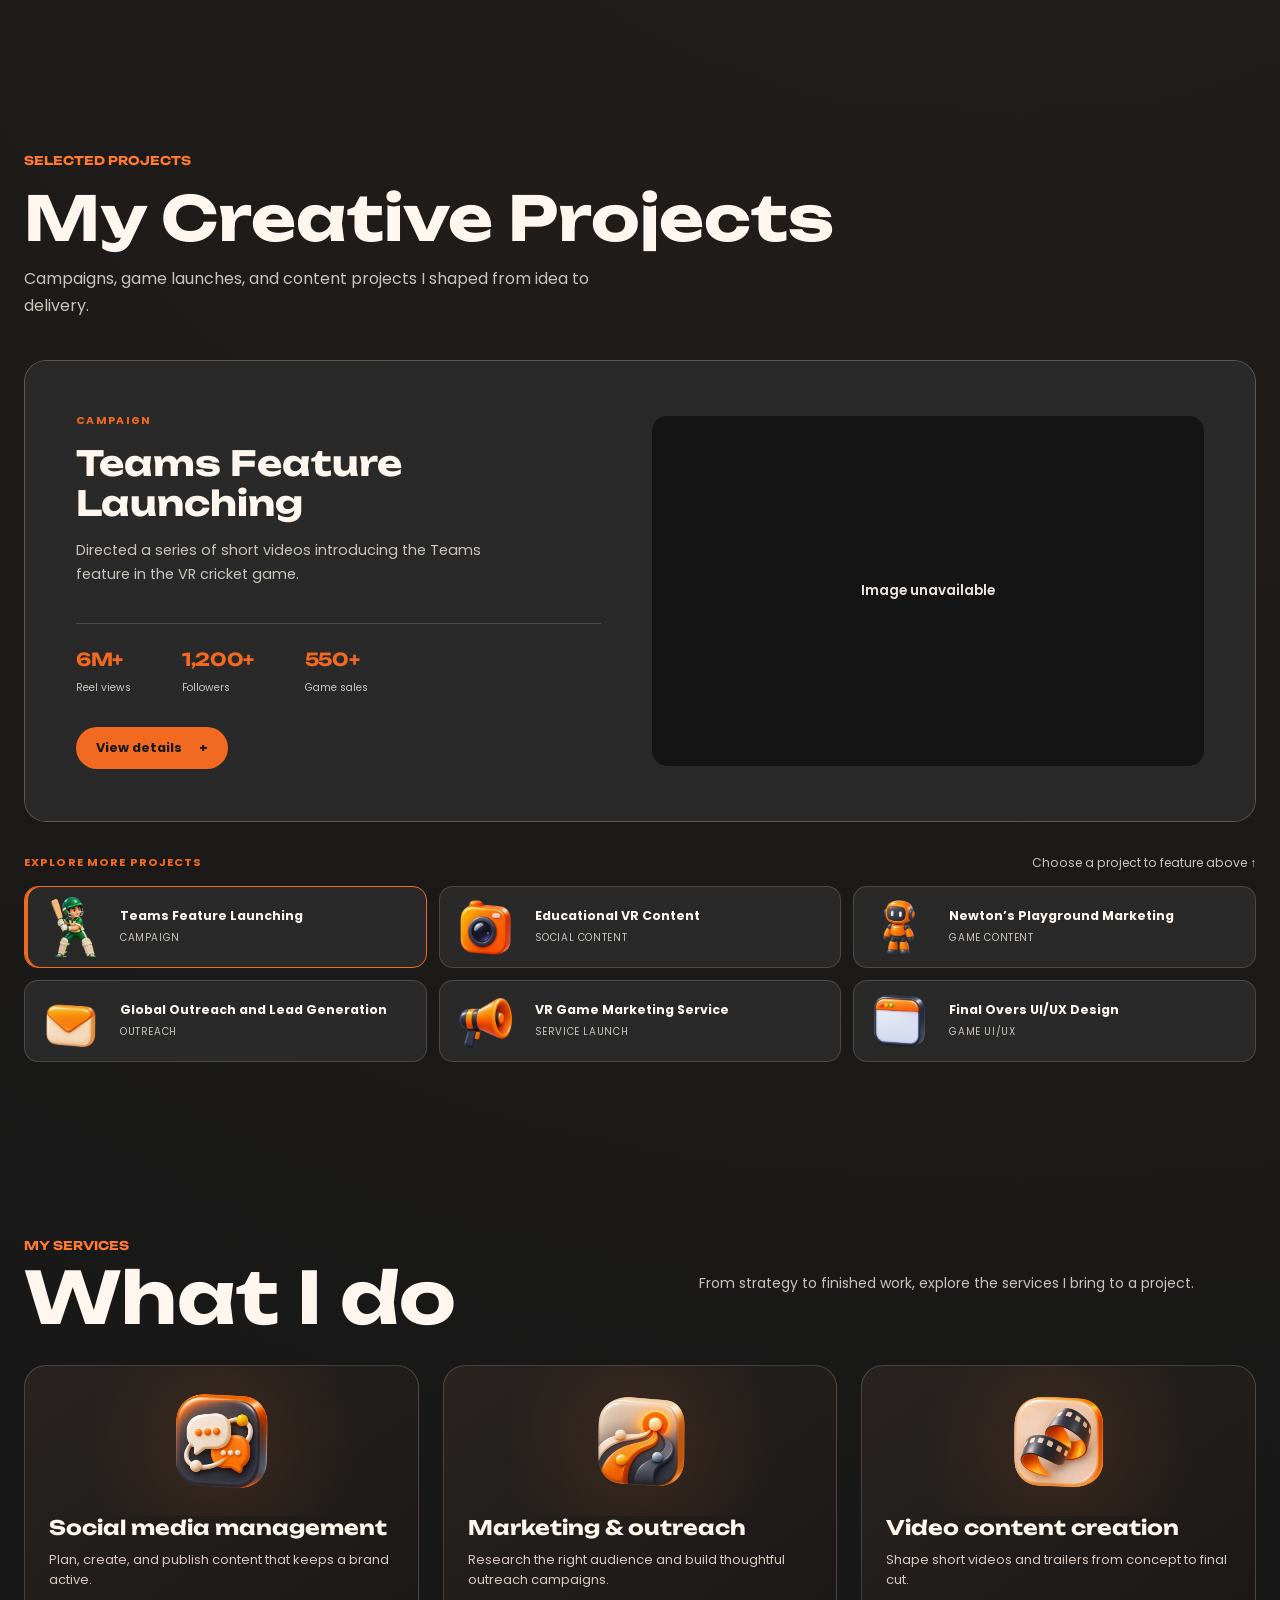
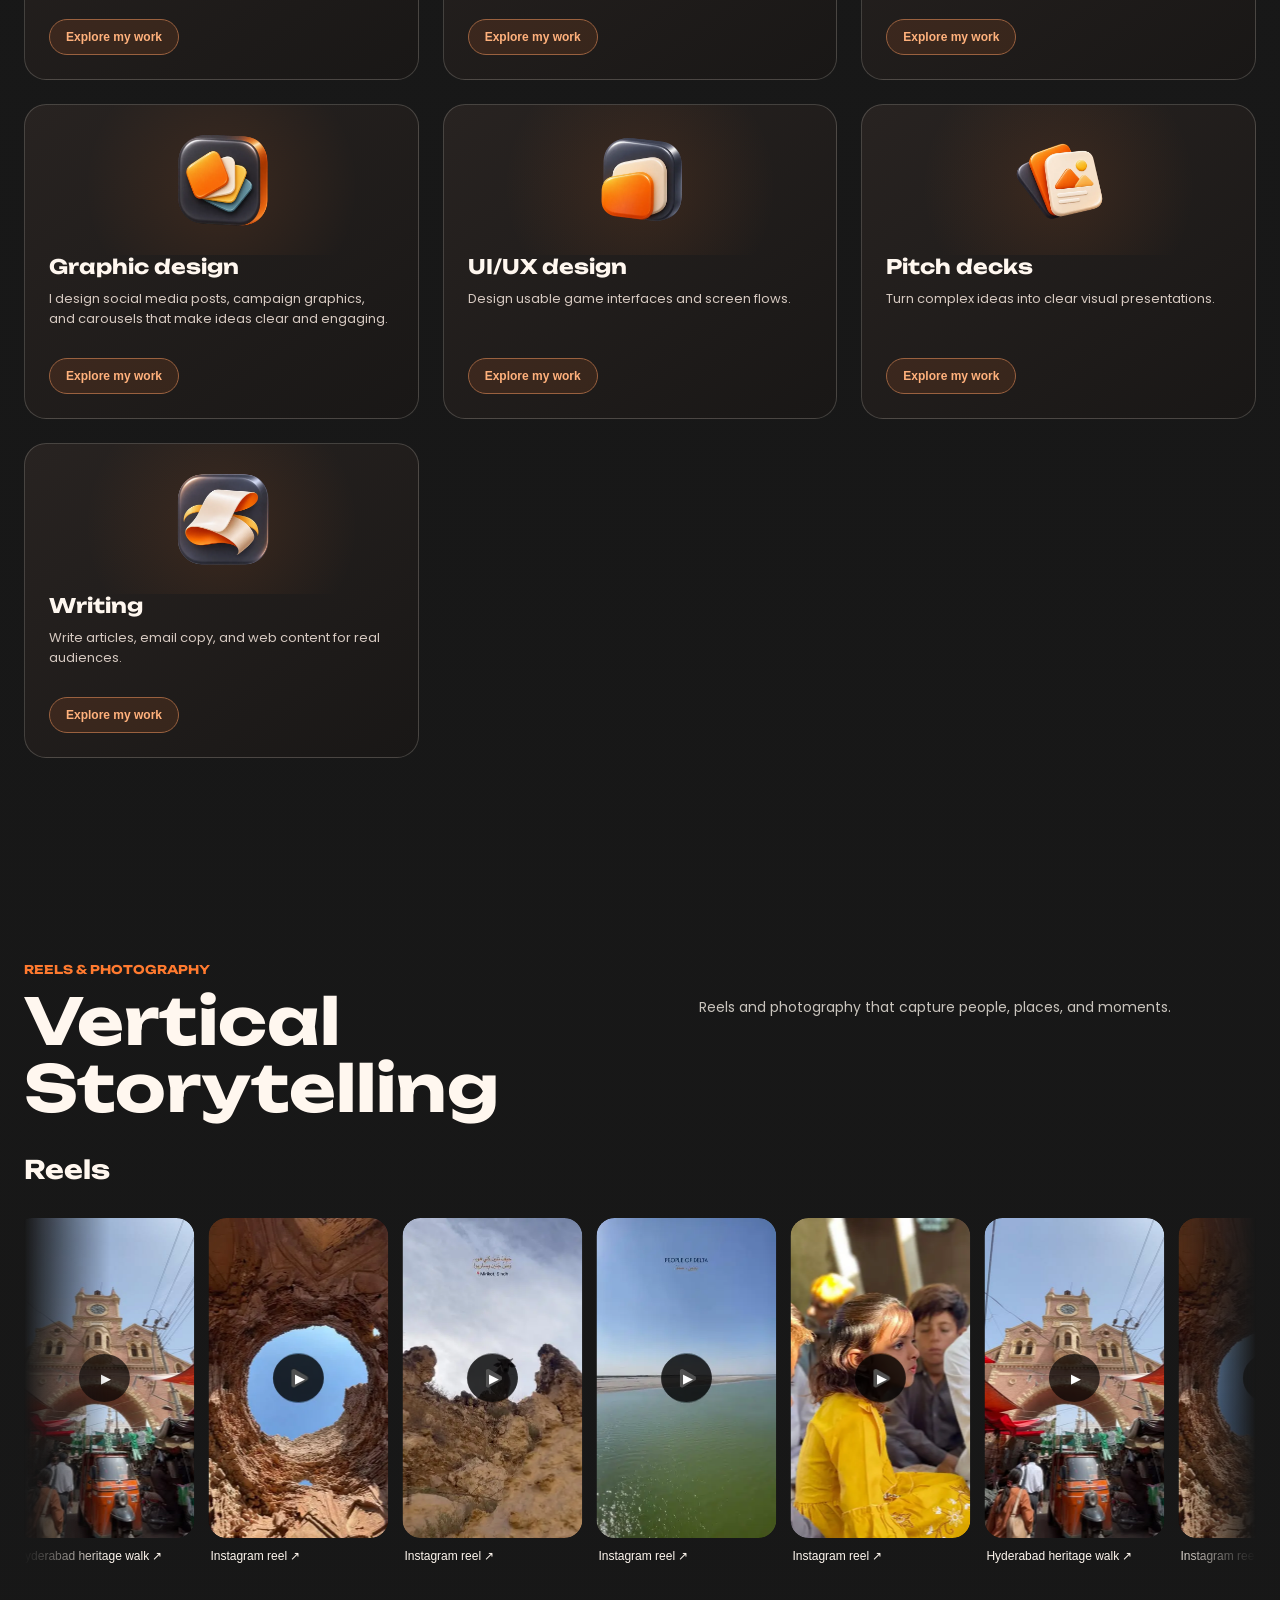
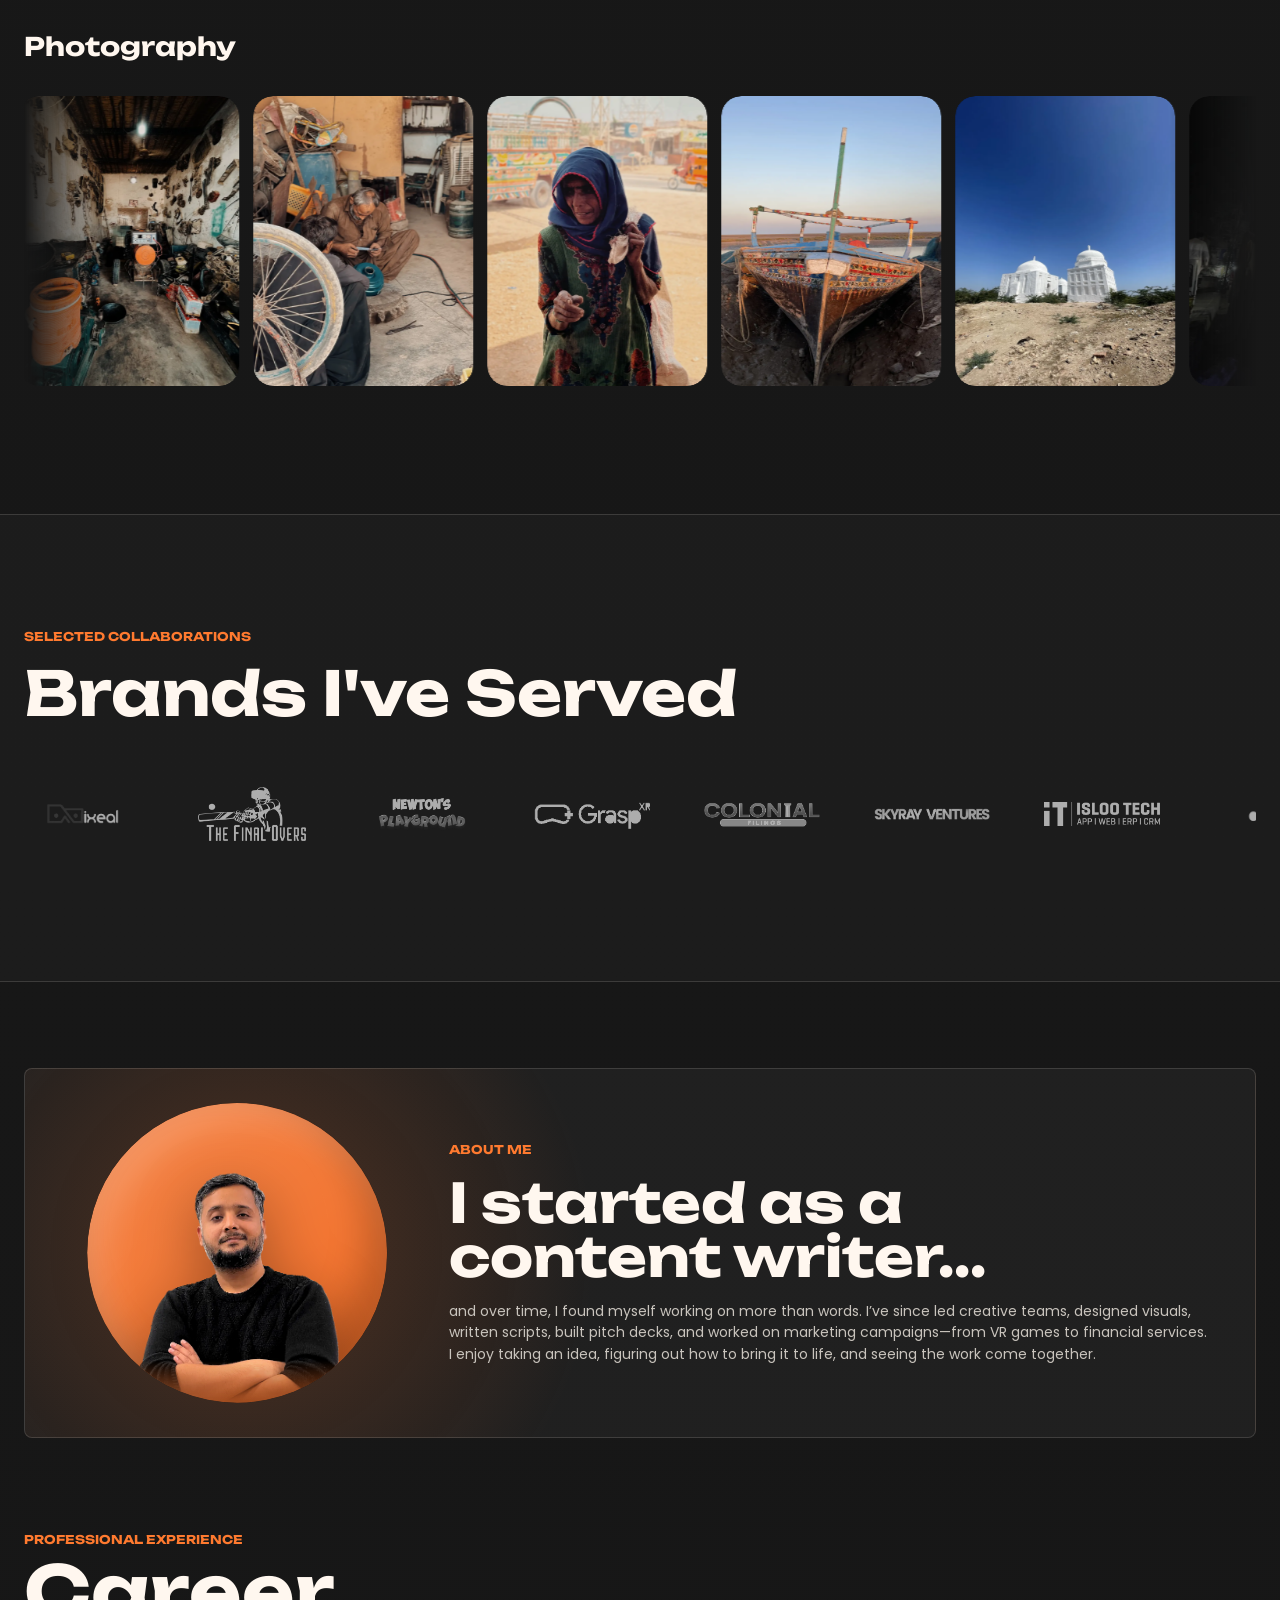
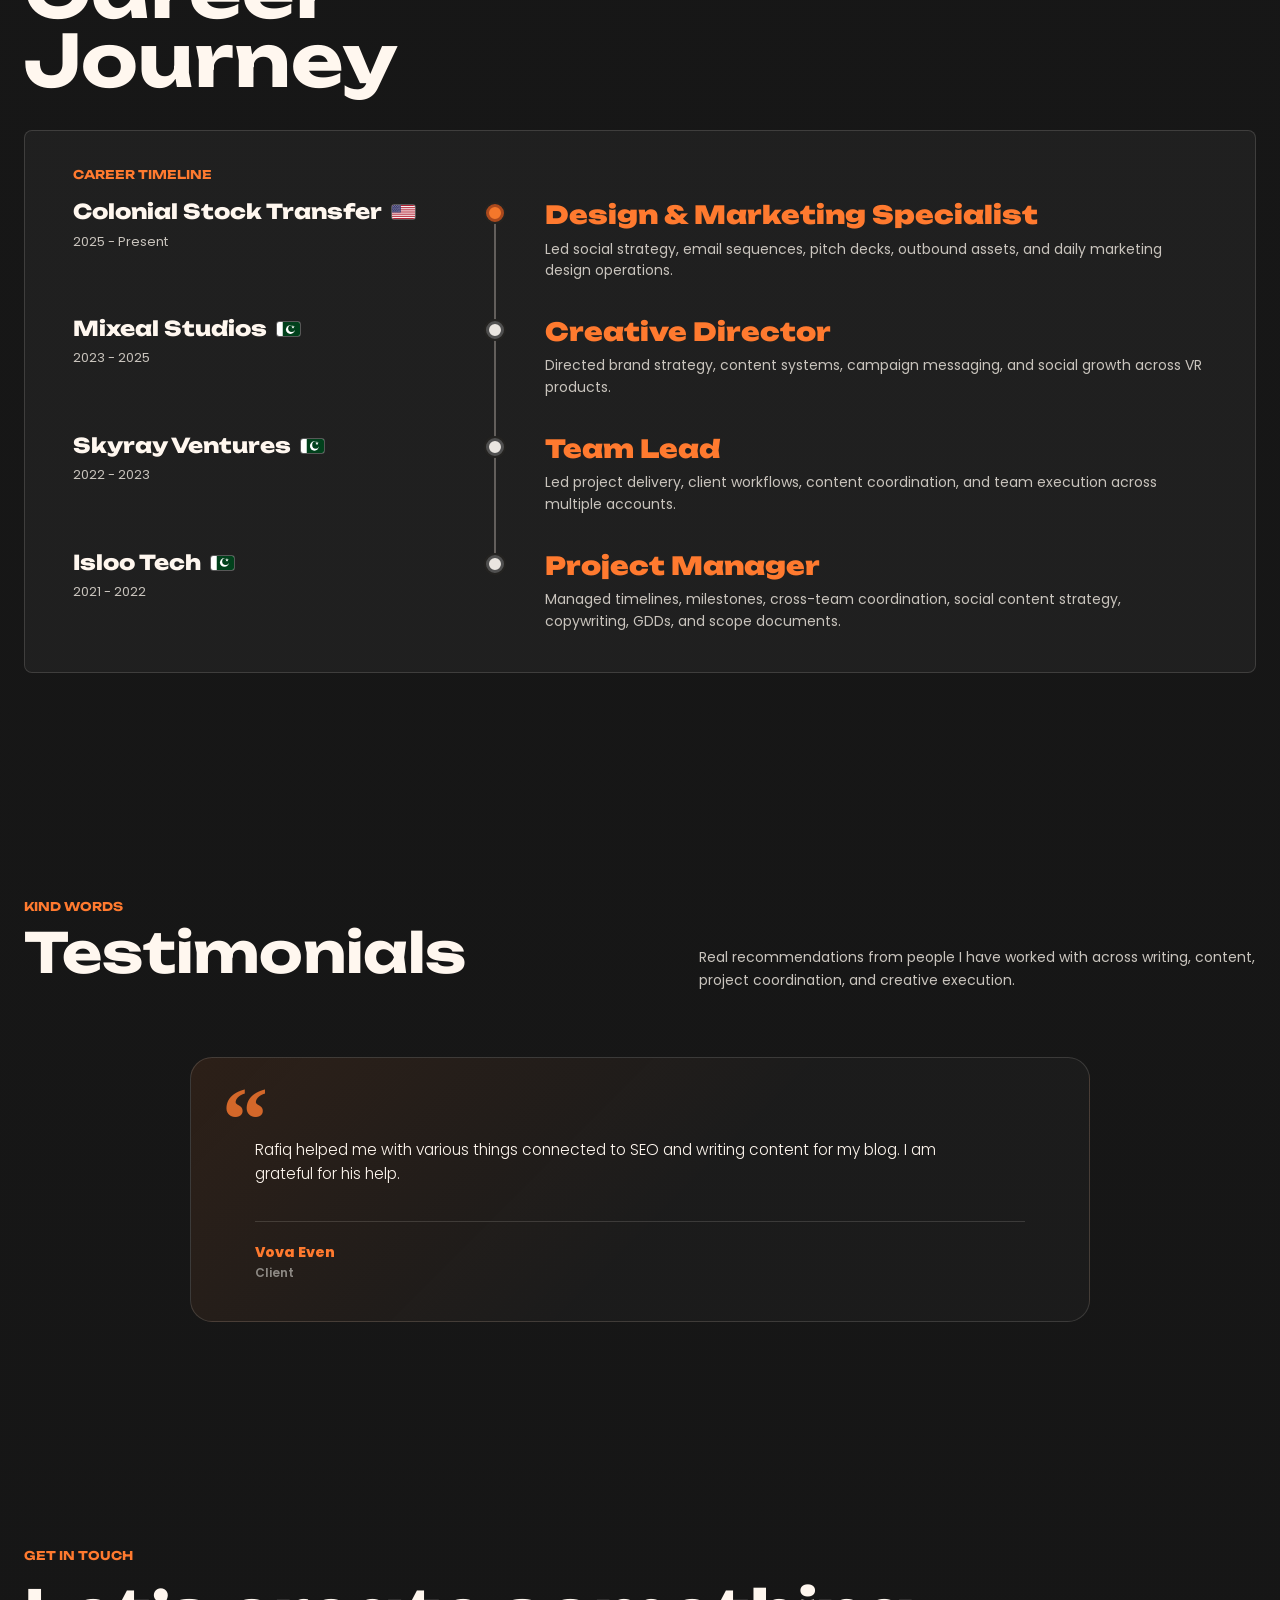
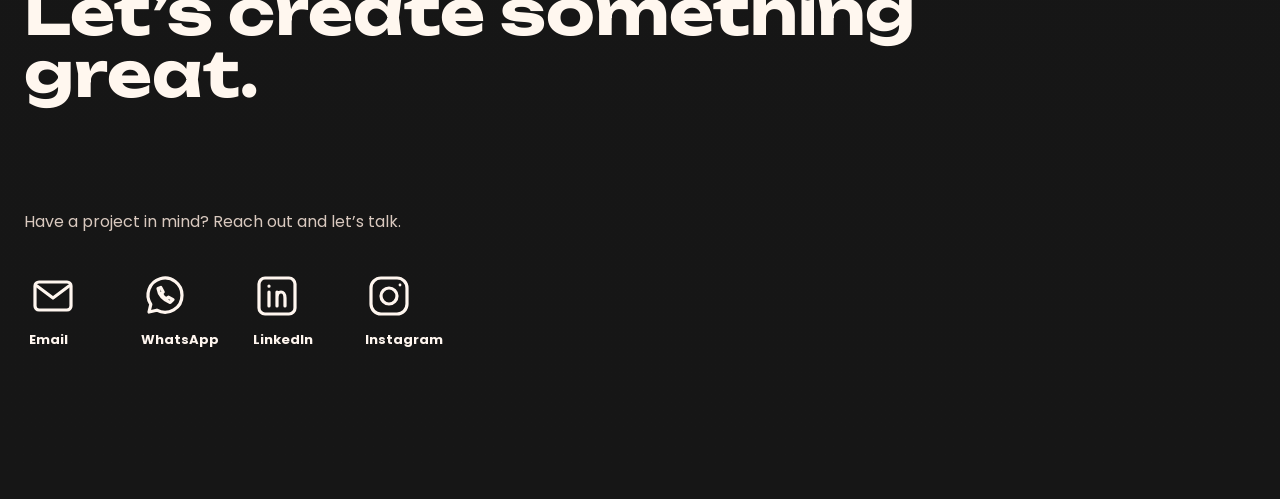
==== commit f9b25090: "Prevent stale project images during selection" ====
--- a/index.html
+++ b/index.html
@@ -15,7 +15,7 @@
     <link rel="stylesheet" href="service-feature.css?v=20261113-v6" />
     <link rel="stylesheet" href="theme-navigation.css?v=20261105" />
     <script>try{if(localStorage.getItem("rafiq-theme")==="light")document.documentElement.dataset.theme="light"}catch(e){}</script>
-  <link rel="stylesheet" href="creative-grid.css?v=20261113-v6" />
+  <link rel="stylesheet" href="creative-grid.css?v=20261113-v7" />
   <link rel="stylesheet" href="corner-controls.css?v=20261113-v5" />
     <link rel="stylesheet" href="light-theme.css?v=20261113-2" />
     <link rel="stylesheet" href="timeline-refine.css?v=20261113-2" />
@@ -318,7 +318,7 @@
     <script src="theme-navigation.js?v=20261105"></script>
     <script src="corner-controls.js?v=20261113-v2"></script>
   
-<script src="project-browser.js?v=20261113-v6"></script>
+<script src="project-browser.js?v=20261113-v7"></script>
   </body>
 </html>
 
--- a/creative-grid.css
+++ b/creative-grid.css
@@ -182,3 +182,10 @@
 
 /* Preserve the entire UI screenshot, including the top and bottom. */
 .project-browser .showcase-visual.is-ui-project img{object-fit:contain;}
+
+/* Keep the prior project image hidden until the newly selected one has loaded. */
+.project-browser .showcase-visual.is-loading img{visibility:hidden}
+.project-browser .showcase-visual.is-loading::after{display:none}
+.project-browser .showcase-visual.is-loading{pointer-events:none;cursor:default}
+.showcase-loading{position:absolute;inset:0;display:grid;place-items:center;color:#eee5dd;font-size:.85rem;font-weight:600;pointer-events:none}
+.showcase-loading:empty{display:none}
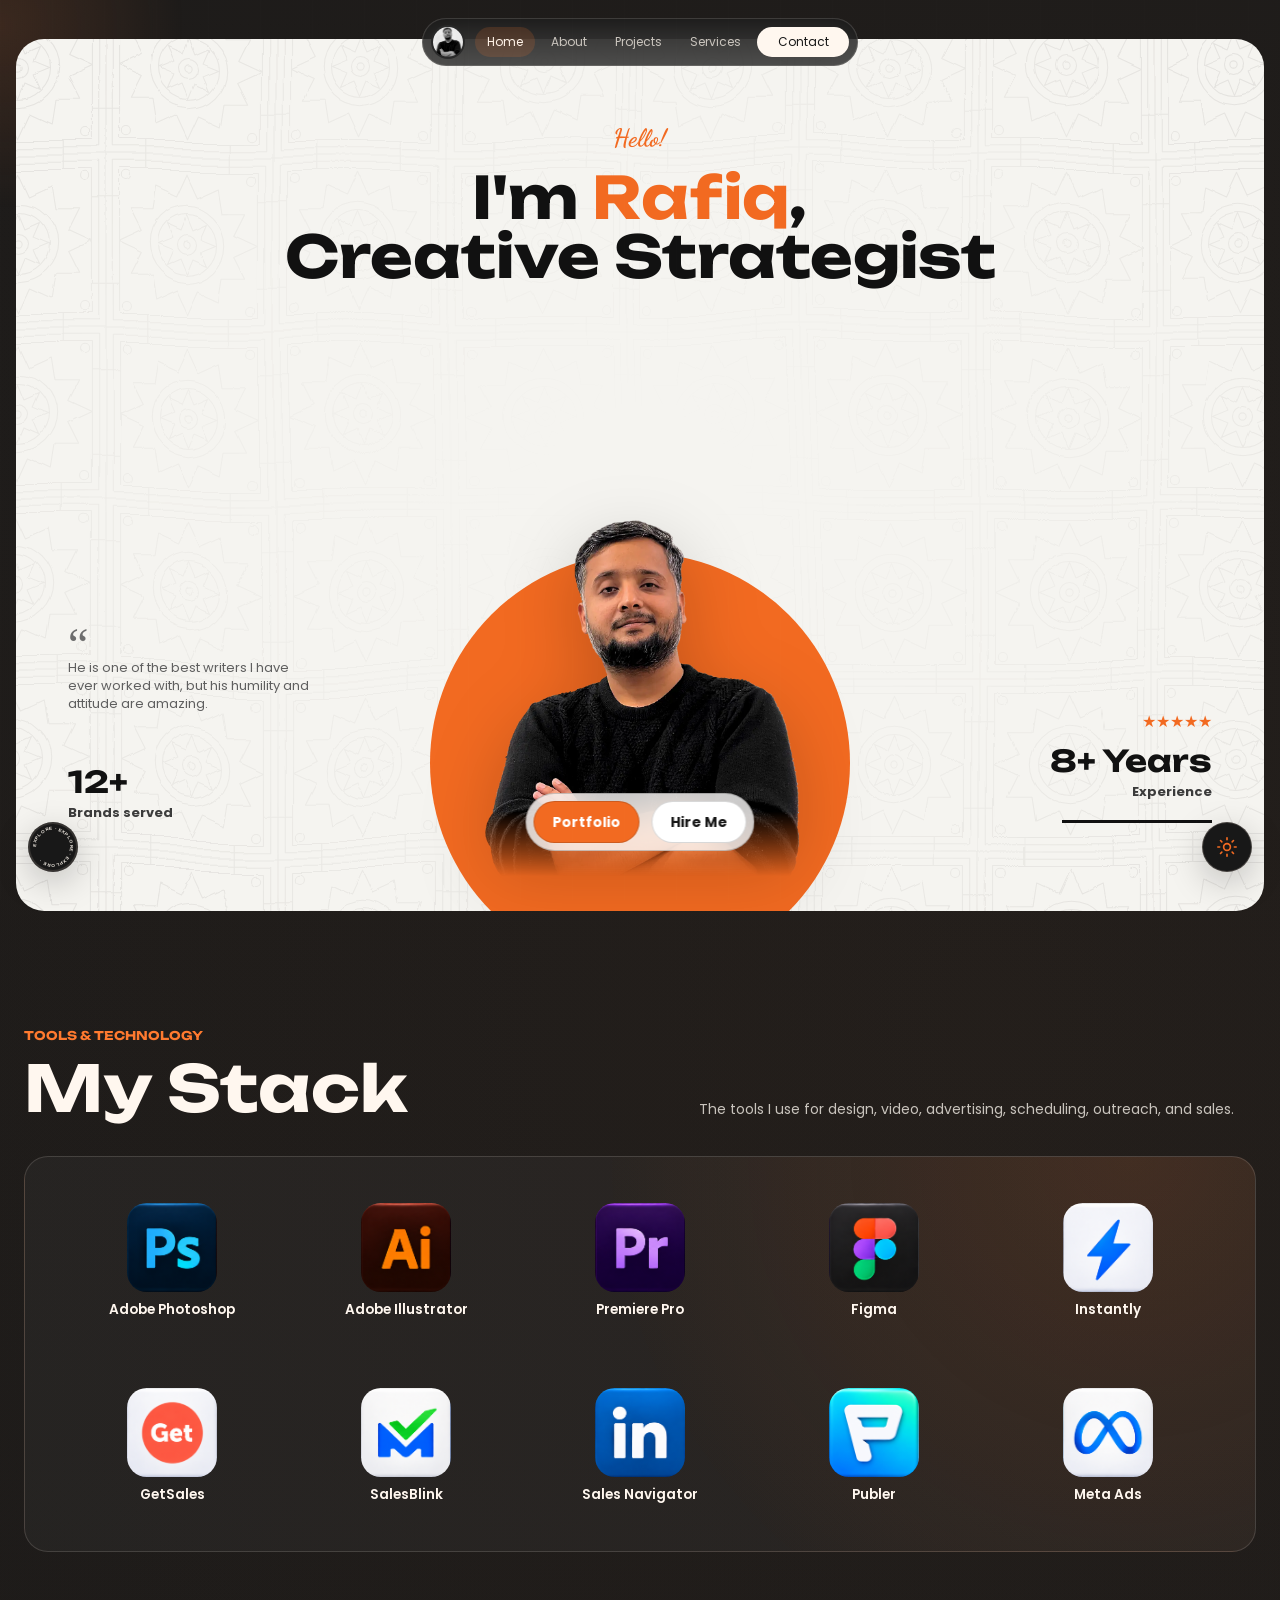
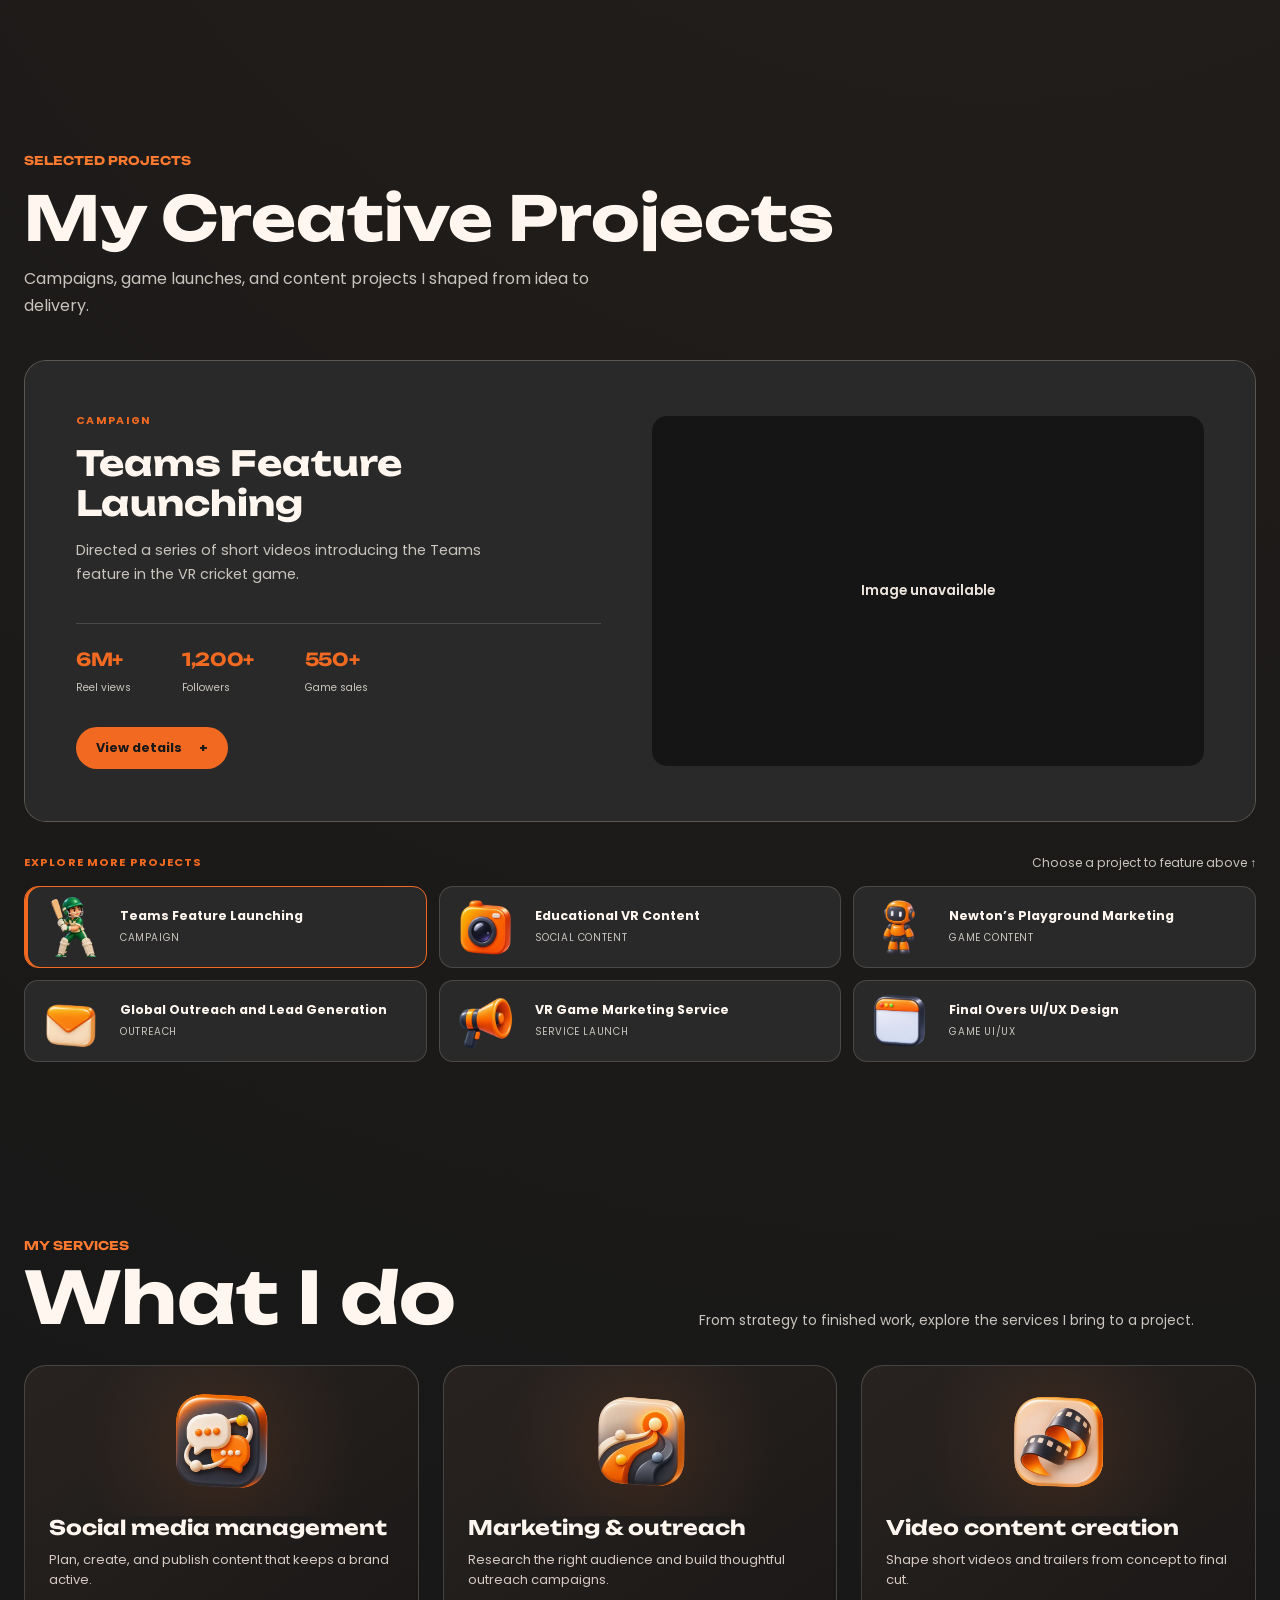
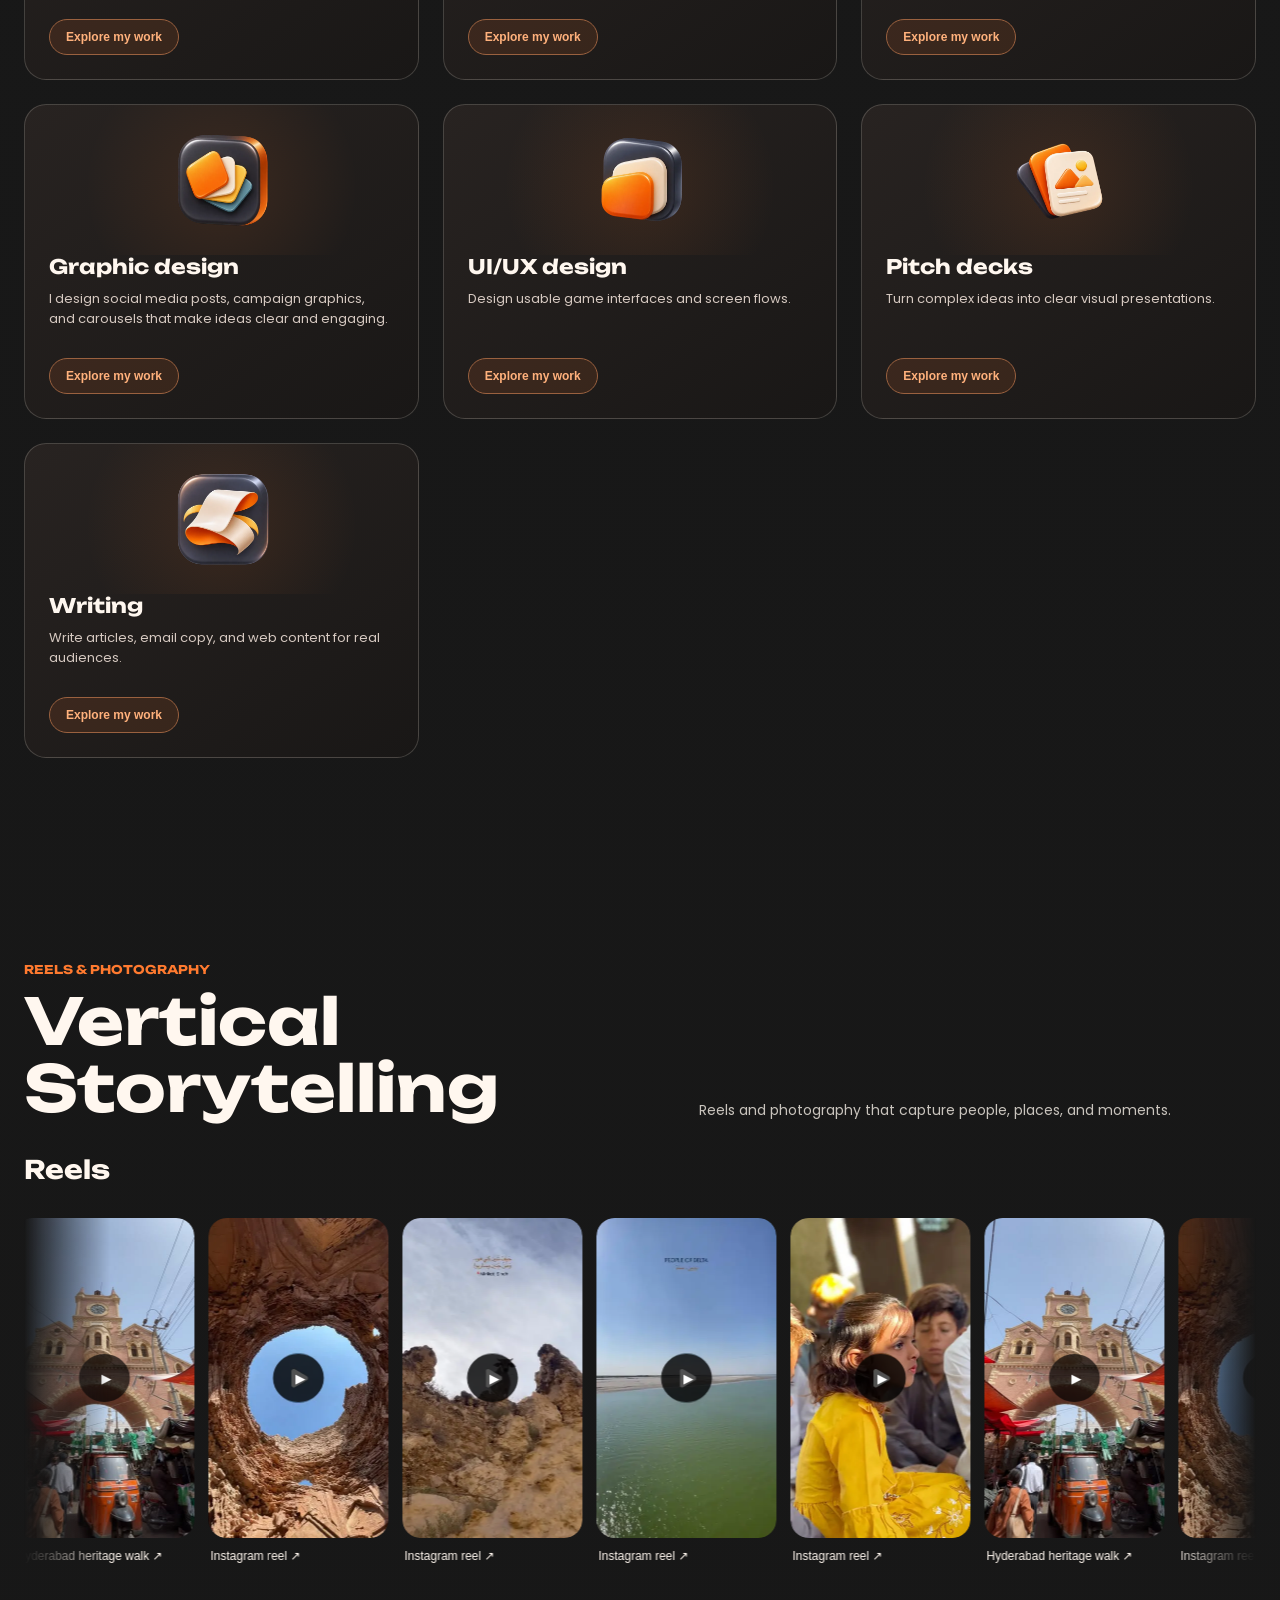
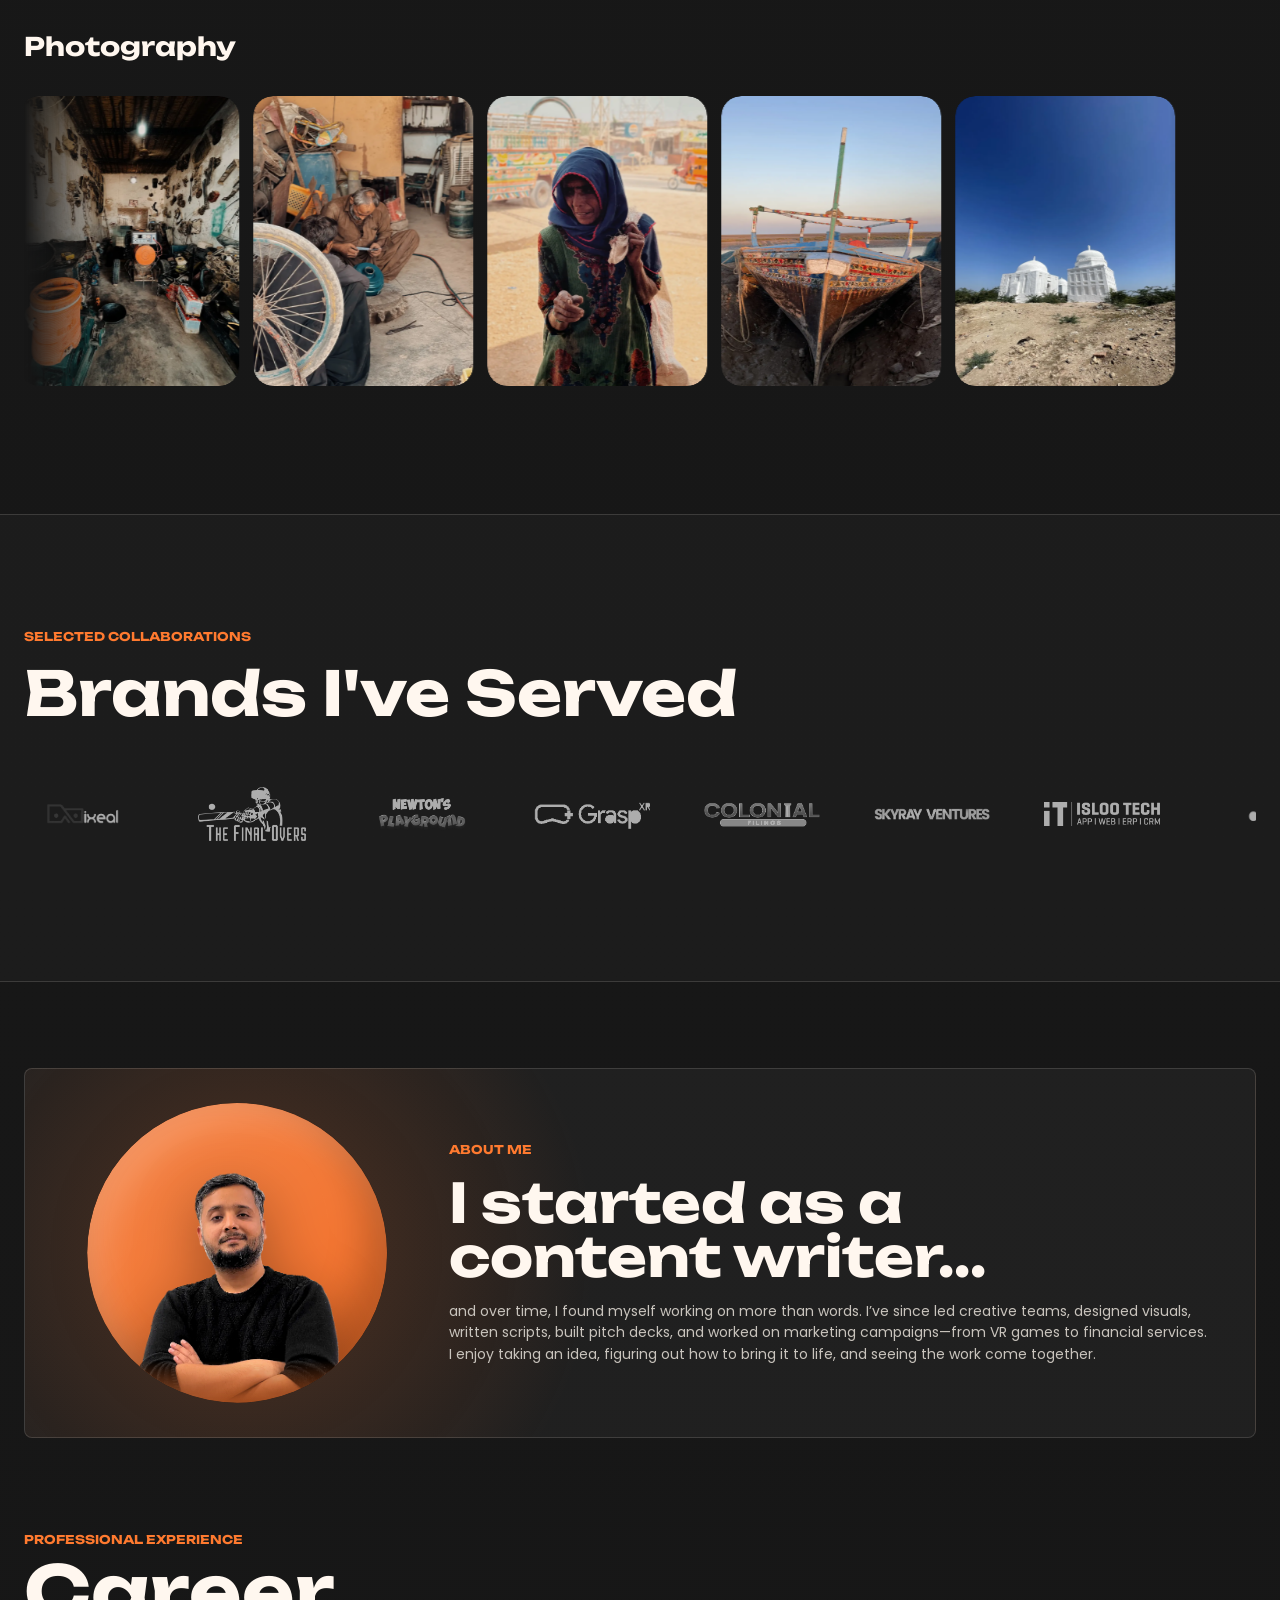
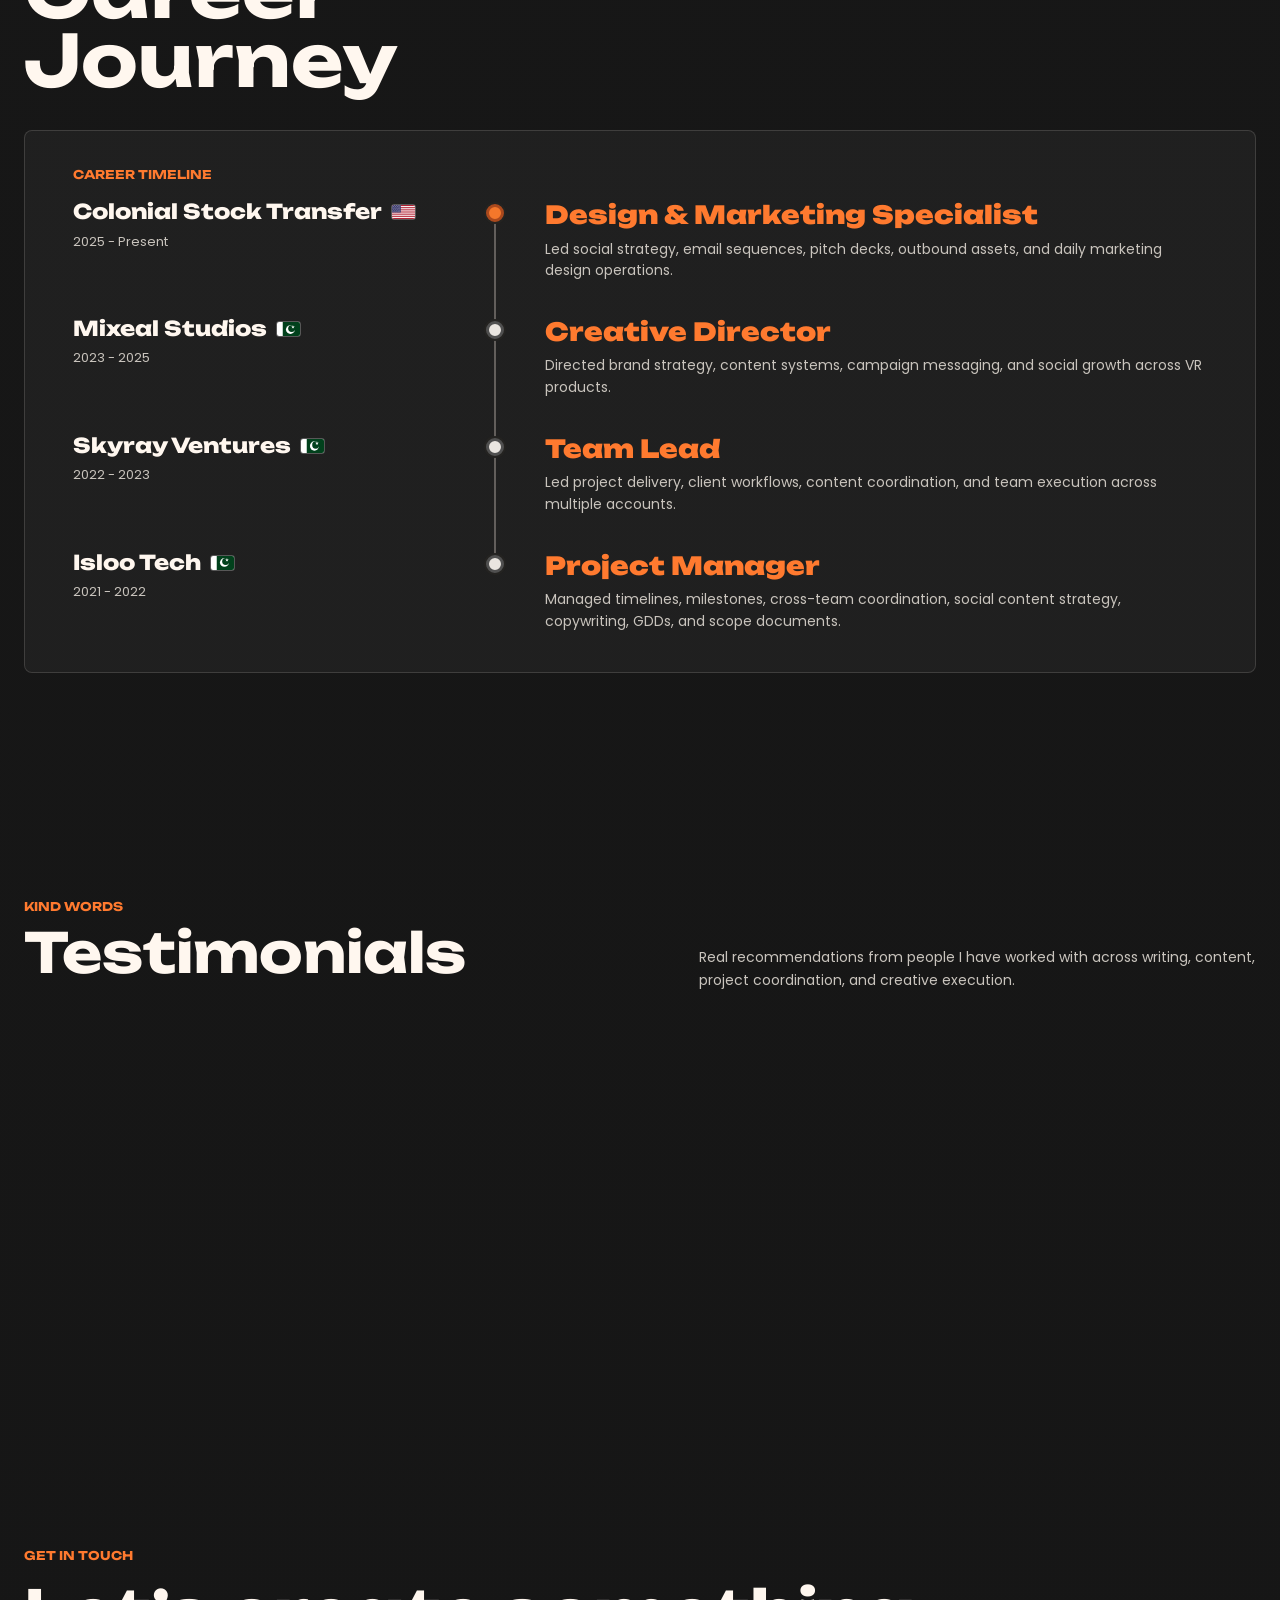
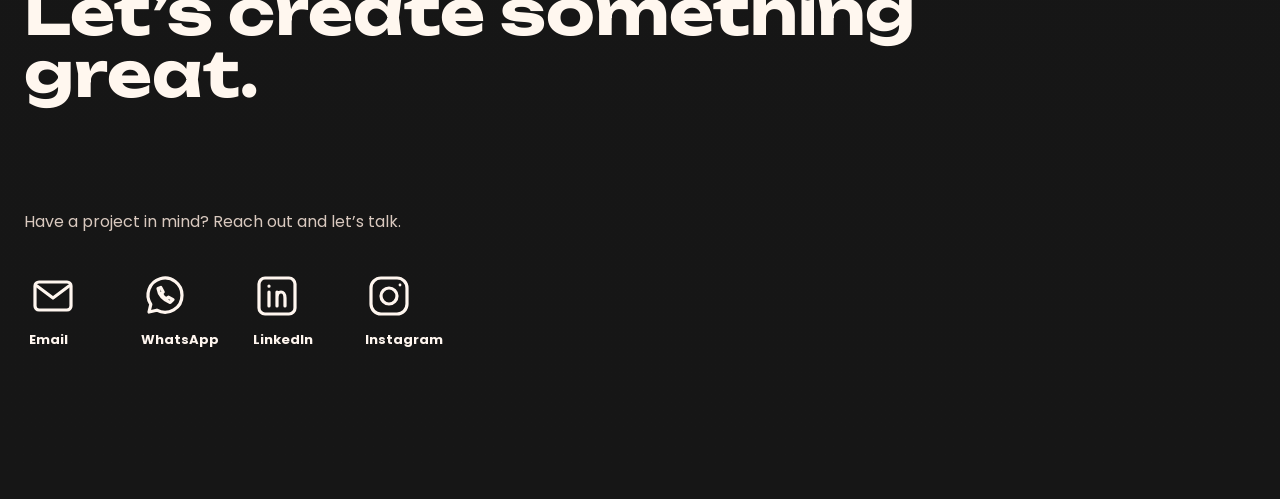
==== commit a2ced1a4: "Restore quote and align section descriptions" ====
--- a/index.html
+++ b/index.html
@@ -12,7 +12,7 @@
     <link rel="preconnect" href="https://fonts.gstatic.com" crossorigin />
     <link href="https://fonts.googleapis.com/css2?family=Dancing+Script:wght@700&family=Poppins:wght@200;300;400;600;700;800&family=Unbounded:wght@400;500;600;700;800&display=swap" rel="stylesheet" />
     <link rel="stylesheet" href="styles.css?v=20261031-flags-aligned" />
-    <link rel="stylesheet" href="service-feature.css?v=20261113-v6" />
+    <link rel="stylesheet" href="service-feature.css?v=20261113-v8" />
     <link rel="stylesheet" href="theme-navigation.css?v=20261105" />
     <script>try{if(localStorage.getItem("rafiq-theme")==="light")document.documentElement.dataset.theme="light"}catch(e){}</script>
   <link rel="stylesheet" href="creative-grid.css?v=20261113-v7" />
--- a/service-feature.css
+++ b/service-feature.css
@@ -442,3 +442,9 @@
 /* Make the alternate graphic design visual respond to both pointer and keyboard. */
 .service-offer-card:hover .service-offer-rest,.service-offer-card:focus-within .service-offer-rest{opacity:0}
 .service-offer-card:hover .service-offer-hover,.service-offer-card:focus-within .service-offer-hover{opacity:1}
+
+/* Display the quotation mark above the testimonial surface. */
+.testimonial-rotator .testimonial-quote-mark{z-index:2;color:var(--orange-2);opacity:.85;}
+.testimonial-rotator.is-changing .testimonial-quote-mark{opacity:0;}
+/* Align supporting copy with the bottom of adjacent section headings. */
+@media(min-width:981px){.section-heading > h2 + p{align-self:end;}}
